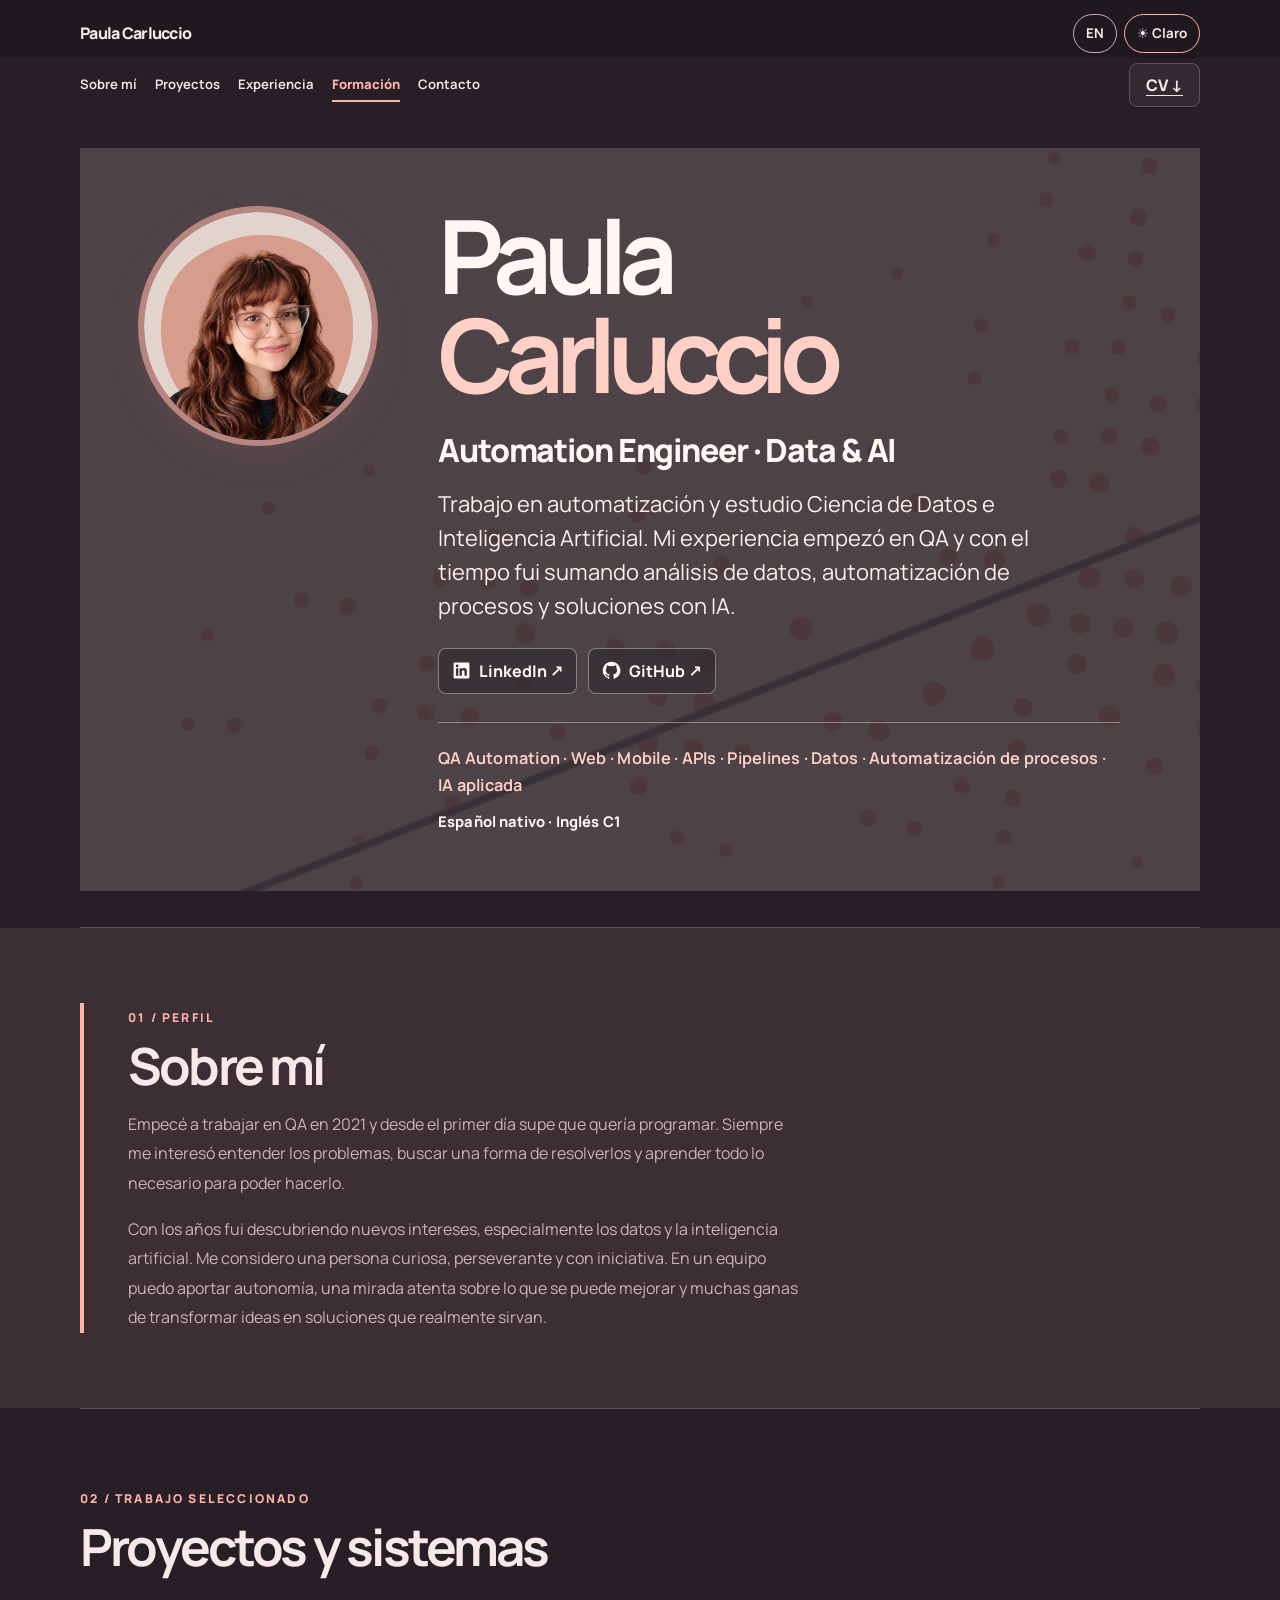
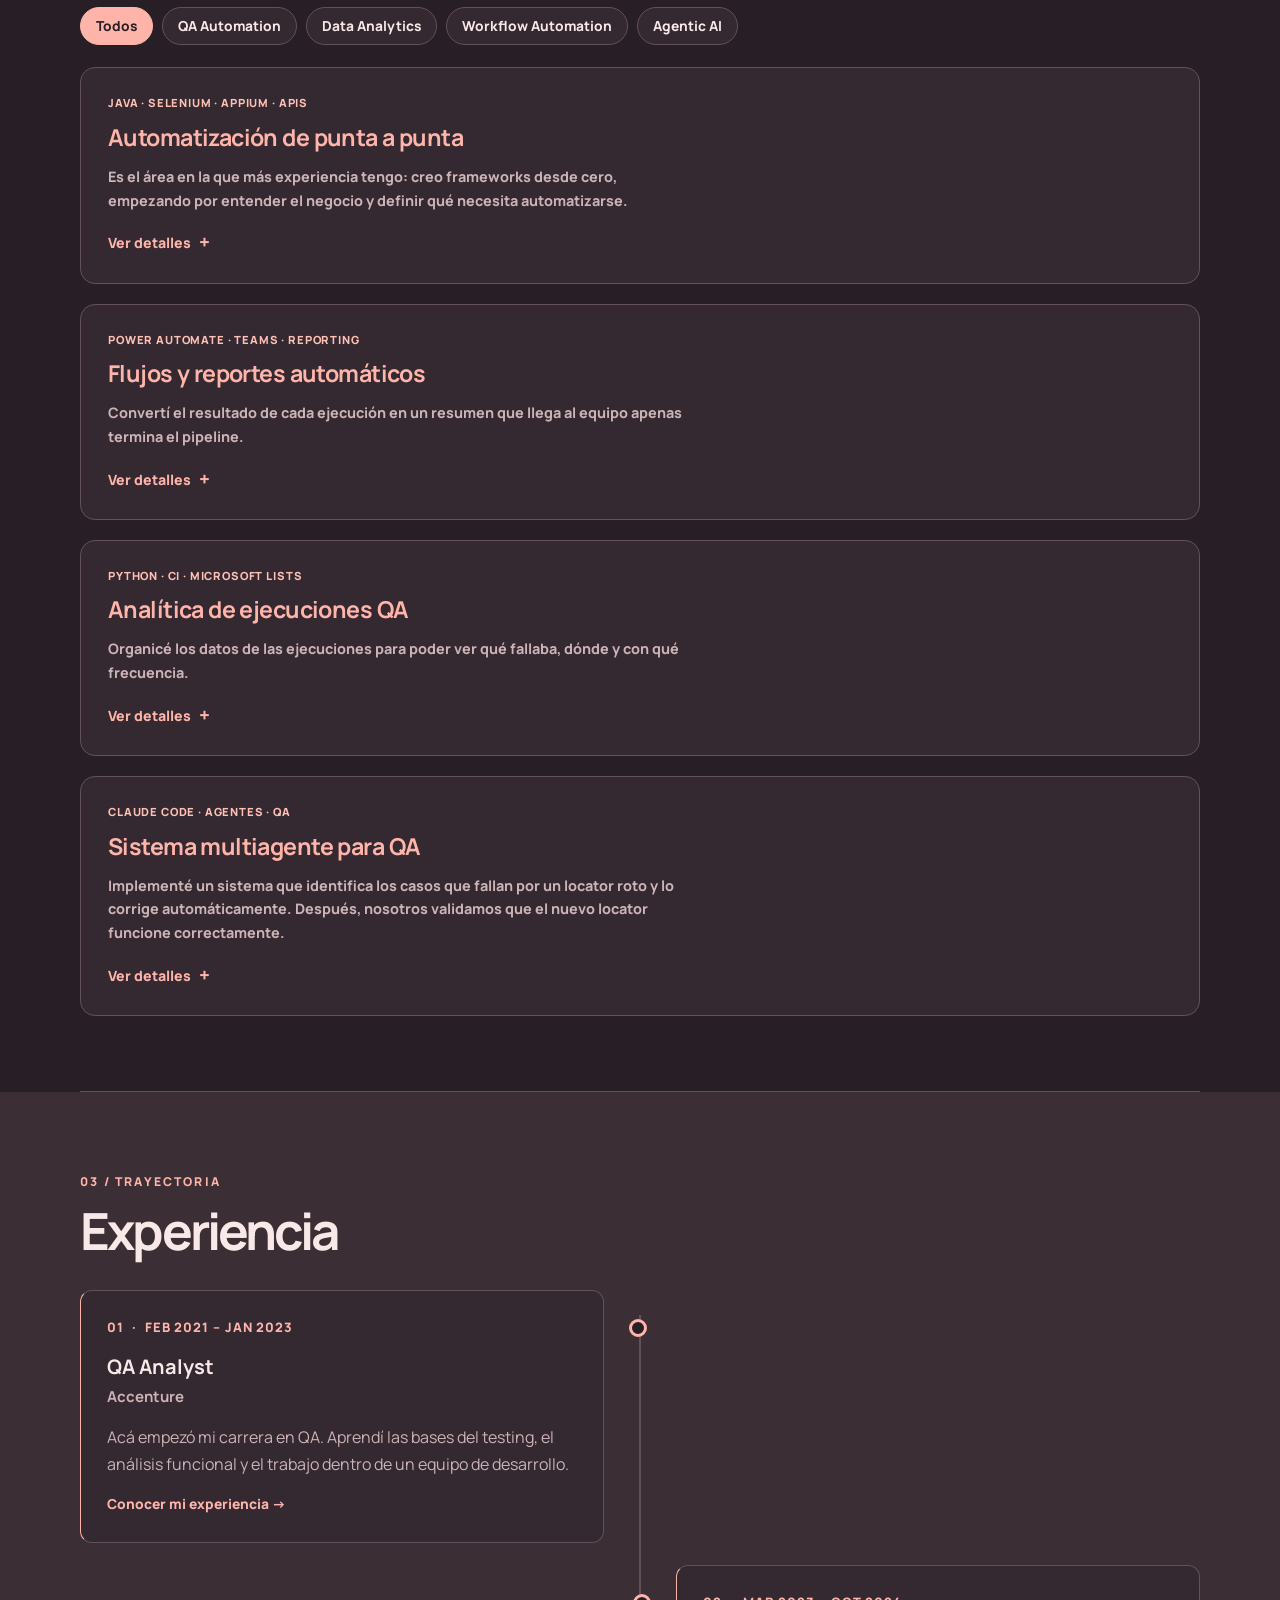
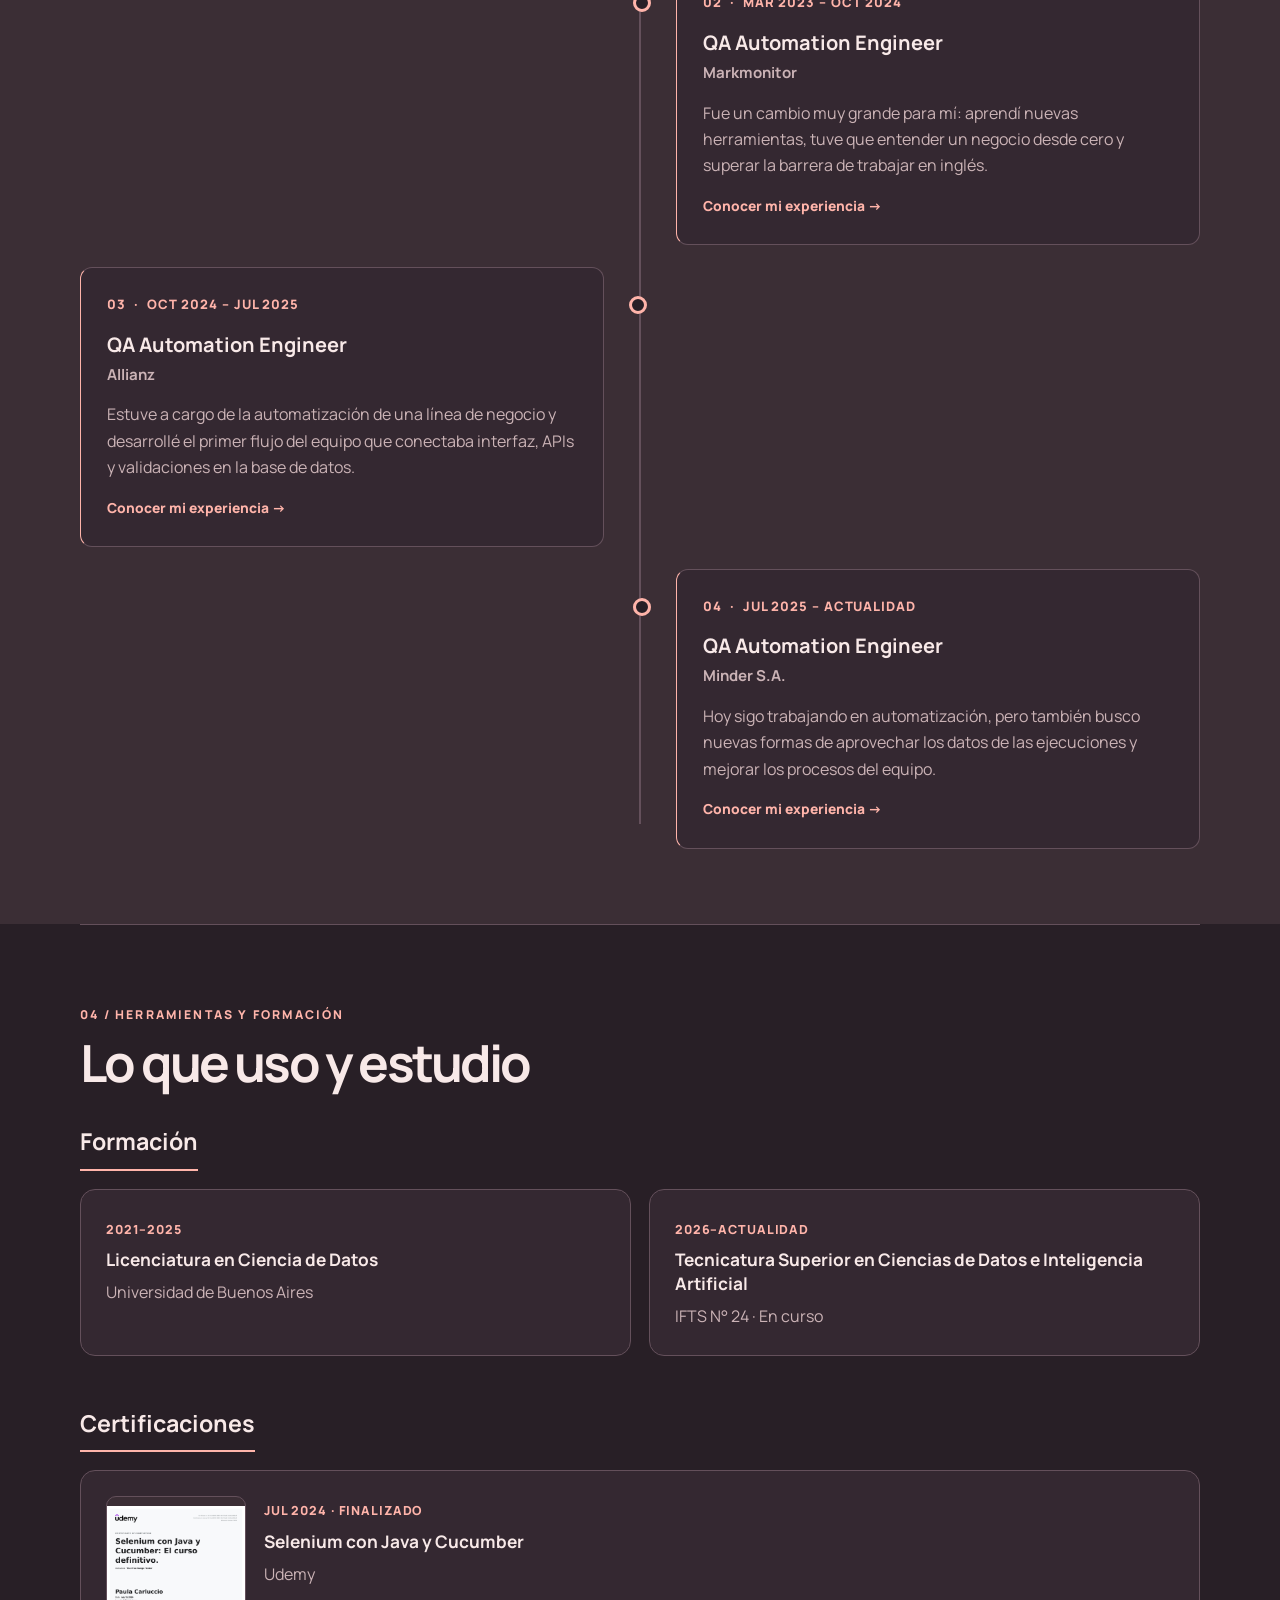
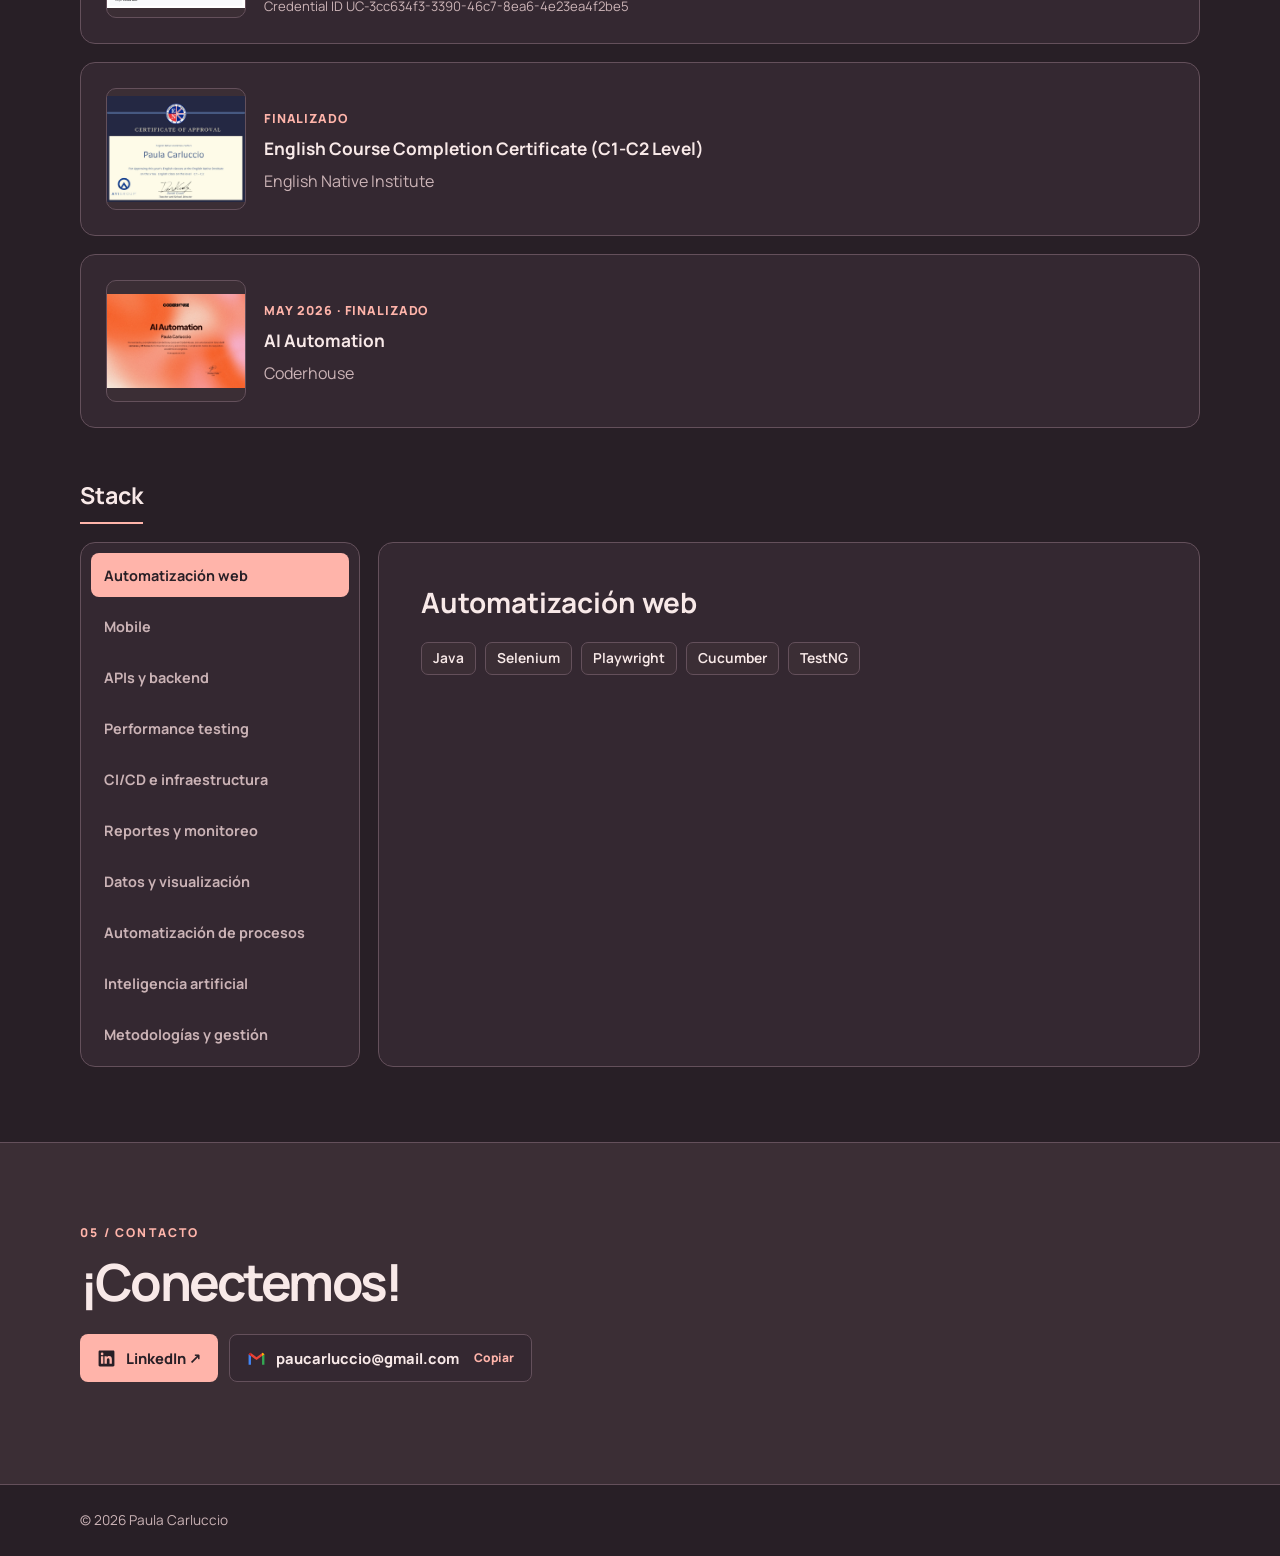
==== index.html @ 5ab9af58 "fix . boton descargar cv a la vista" ====
﻿<!doctype html>
<html lang="es" data-theme="dark">
  <head>
    <meta charset="utf-8" />
    <meta name="viewport" content="width=device-width, initial-scale=1" />
    <meta name="theme-color" content="#281f26" />
    <meta
      name="description"
      content="Soy Paula Carluccio. Creo soluciones de automatización y exploro nuevas formas de trabajar con datos e IA."
    />

    <!-- Social sharing -->
    <meta property="og:type" content="website" />
    <meta property="og:locale" content="es_AR" />
    <meta property="og:site_name" content="Paula Carluccio" />
    <meta
      property="og:title"
      content="Paula Carluccio | Automation Engineer"
    />
    <meta
      property="og:description"
      content="Automatización, datos e IA. Conocé mi trabajo y los proyectos que estoy construyendo."
    />
    <meta property="og:url" content="https://paulacarluccio.com.ar/" />
    <meta
      property="og:image"
      content="https://paulacarluccio.com.ar/assets/images/social-preview.jpg"
    />
    <meta
      property="og:image:secure_url"
      content="https://paulacarluccio.com.ar/assets/images/social-preview.jpg"
    />
    <meta property="og:image:type" content="image/jpeg" />
    <meta property="og:image:width" content="1200" />
    <meta property="og:image:height" content="630" />
    <meta
      property="og:image:alt"
      content="Paula Carluccio | Automation Engineer · Data & AI"
    />
    <title>Paula Carluccio | Automation Engineer</title>
    <link rel="canonical" href="https://paulacarluccio.com.ar/" />
    <link rel="preconnect" href="https://fonts.googleapis.com" />
    <link rel="preconnect" href="https://fonts.gstatic.com" crossorigin />
    <link
      href="https://fonts.googleapis.com/css2?family=Manrope:wght@400;500;600;700;800&display=swap"
      rel="stylesheet"
    />
    <link rel="icon" type="image/svg+xml" href="assets/images/favicon-paula.svg" />
    <link rel="stylesheet" href="assets/css/main.css" />
  </head>
  <body>
    <a class="skip" href="#main" data-i18n="skip">Ir al contenido</a>
    <svg aria-hidden="true" width="0" height="0" style="position: absolute">
      <symbol id="linkedin-icon" viewBox="0 0 24 24">
        <path
          d="M20.45 2H3.55C2.69 2 2 2.68 2 3.52v16.96c0 .84.69 1.52 1.55 1.52h16.9c.86 0 1.55-.68 1.55-1.52V3.52c0-.84-.69-1.52-1.55-1.52ZM7.93 18.75H4.98V9.2h2.95v9.55ZM6.45 7.9a1.71 1.71 0 1 1 0-3.42 1.71 1.71 0 0 1 0 3.42Zm12.3 10.85H15.8v-4.64c0-1.11-.02-2.54-1.55-2.54-1.55 0-1.79 1.21-1.79 2.46v4.72H9.51V9.2h2.83v1.3h.04c.39-.74 1.36-1.52 2.8-1.52 3 0 3.57 1.98 3.57 4.56v5.21Z"
        />
      </symbol>
      <symbol id="github-icon" viewBox="0 0 24 24">
        <path
          d="M12 .9a11.1 11.1 0 0 0-3.51 21.63c.55.1.76-.24.76-.54v-2.12c-3.1.68-3.76-1.32-3.76-1.32-.5-1.27-1.23-1.6-1.23-1.6-1.01-.69.08-.68.08-.68 1.12.08 1.71 1.15 1.71 1.15.99 1.7 2.6 1.21 3.23.93.1-.72.39-1.21.71-1.49-2.47-.28-5.07-1.24-5.07-5.49 0-1.21.43-2.19 1.14-2.96-.12-.28-.5-1.41.11-2.93 0 0 .93-.3 3.05 1.13a10.6 10.6 0 0 1 5.55 0c2.12-1.43 3.05-1.13 3.05-1.13.61 1.52.23 2.65.11 2.93.71.77 1.14 1.75 1.14 2.96 0 4.26-2.61 5.2-5.09 5.48.4.35.76 1.03.76 2.08v3.1c0 .3.2.65.77.54A11.1 11.1 0 0 0 12 .9Z"
        />
      </symbol>
    </svg>
    <!-- Navegación principal -->
    <header class="topbar">
      <nav class="wrap nav" aria-label="Navegación principal">
        <a class="brand" href="#">Paula Carluccio</a>
        <div class="navlinks" id="navlinks">
          <a href="#sobre-mi" data-i18n="navAbout">Sobre mí</a
          ><a href="#proyectos" data-i18n="navWork">Proyectos</a
          ><a href="#experiencia" data-i18n="navExperience">Experiencia</a
          ><a href="#herramientas" data-i18n="navEducation">Formación</a
          ><a href="#contacto" data-i18n="navContact">Contacto</a>
        </div>
        <a class="nav-cv" href="assets/documents/CV - Paula Carluccio.pdf" download
          >CV ↓</a
        >
        <button
          class="menu-toggle"
          id="menu-toggle"
          type="button"
          aria-controls="navlinks"
          aria-expanded="false"
          aria-label="Abrir menú"
        >
          <span></span><span></span><span></span>
        </button>
        <div class="switches">
          <button
            class="switch"
            id="language"
            type="button"
            aria-label="Switch to English"
          >
            EN</button
          ><button
            class="switch"
            id="theme"
            type="button"
            aria-label="Activar modo oscuro"
            aria-pressed="false"
          >
            ☾ <span>Oscuro</span>
          </button>
        </div>
      </nav>
      <div class="scroll-progress" id="scroll-progress" aria-hidden="true"></div>
    </header>
    <!-- Perfil, proyectos, experiencia y formación -->
    <main id="main">
      <div class="wrap">
        <div class="hero" id="inicio">
          <div class="hero-intro">
            <img
              class="hero-portrait"
              src="assets/images/portrait.png"
              width="180"
              height="180"
              alt="Retrato de Paula Carluccio"
            />
            <div class="hero-copy">
              <h1>Paula<br /><span>Carluccio</span></h1>
              <strong class="profile-heading" data-i18n="profileTitle"
                >Automation Engineer · Data & AI</strong
              >
              <p class="lead" data-i18n="hero">
                Trabajo en automatización y estudio Ciencia de Datos e Inteligencia
                Artificial. Mi experiencia empezó en QA y con el tiempo fui sumando
                análisis de datos, automatización de procesos y soluciones con IA.
              </p>
              <div class="socials">
                <a
                  class="social"
                  href="https://www.linkedin.com/in/paula-carluccio/"
                  target="_blank"
                  rel="noopener noreferrer"
                  ><svg aria-hidden="true"><use href="#linkedin-icon" /></svg>LinkedIn
                  ↗</a
                ><a
                  class="social"
                  href="https://github.com/PaulaCarluccio"
                  target="_blank"
                  rel="noopener noreferrer"
                  ><svg aria-hidden="true"><use href="#github-icon" /></svg>GitHub ↗</a
                >
              </div>
              <p class="profile-focus" data-i18n="profileDesc">
                QA Automation · Web · Mobile · APIs · Pipelines · Datos · Automatización
                de procesos · IA aplicada
              </p>
              <strong class="profile-languages" data-i18n="profileLang"
                >Español nativo · Inglés C1</strong
              >
            </div>
          </div>
        </div>
        <!-- Perfil -->
        <section id="sobre-mi">
          <div class="sectionhead">
            <span class="label" data-i18n="aboutLabel">01 / Perfil</span>
            <h2 data-i18n="aboutTitle">Sobre mí</h2>
            <p data-i18n="aboutText">
              Empecé a trabajar en QA en 2021 y desde el primer día supe que quería
              programar. Siempre me interesó entender los problemas, buscar una forma de
              resolverlos y aprender todo lo necesario para poder hacerlo.
            </p>
            <p data-i18n="aboutText2">
              Con los años fui descubriendo nuevos intereses, especialmente los datos y la
              inteligencia artificial. Me considero una persona curiosa, perseverante y
              con iniciativa. En un equipo puedo aportar autonomía, una mirada atenta
              sobre lo que se puede mejorar y muchas ganas de transformar ideas en
              soluciones que realmente sirvan.
            </p>
          </div>
        </section>
        <!-- Proyectos y filtros -->
        <section id="proyectos">
          <div class="sectionhead">
            <span class="label" data-i18n="workLabel">02 / Trabajo seleccionado</span>
            <h2 data-i18n="workTitle">Proyectos y sistemas</h2>
          </div>
          <div class="project-filters" role="group" aria-label="Filtrar proyectos">
            <button
              type="button"
              data-filter="all"
              data-i18n="filterAll"
              aria-pressed="true"
            >
              Todos</button
            ><button type="button" data-filter="java">QA Automation</button
            ><button type="button" data-filter="python">Data Analytics</button
            ><button type="button" data-filter="processes">Workflow Automation</button
            ><button type="button" data-filter="ai">Agentic AI</button>
          </div>
          <div class="grid">
            <details class="card project-card" data-tags="java">
              <summary>
                <span class="meta">Java · Selenium · Appium · APIs</span>
                <h3 data-i18n="p4Title">Automatización de punta a punta</h3>
                <p data-i18n="p4Summary">
                  Es el área en la que más experiencia tengo: creo frameworks desde cero,
                  empezando por entender el negocio y definir qué necesita automatizarse.
                </p>
                <span class="project-toggle" data-i18n="more">Ver detalles</span>
              </summary>
              <div class="detail">
                <p data-i18n="p4a">
                  La automatización de pruebas es el área en la que tengo más experiencia.
                  Puedo crear un framework desde cero, empezando por entender cómo
                  funciona el producto, cuáles son sus reglas de negocio y qué necesita
                  validar el equipo.
                </p>
                <p data-i18n="p4b">
                  A partir de eso defino qué conviene automatizar, cómo organizar las
                  pruebas y qué necesita implementarse. Aplico buenas prácticas de
                  programación para que el framework sea claro, fácil de mantener y pueda
                  crecer junto con el producto.
                </p>
                <p data-i18n="p4c">
                  Trabajé en automatización web, mobile y de APIs, desde la preparación de
                  los datos hasta el análisis de los resultados. Esta experiencia me
                  permite entender las necesidades de cada proyecto y transformarlas en
                  una solución que sea útil para el equipo.
                </p>
              </div>
            </details>
            <details class="card project-card" data-tags="processes">
              <summary>
                <span class="meta">Power Automate · Teams · Reporting</span>
                <h3 data-i18n="p2Title">Flujos y reportes automáticos</h3>
                <p data-i18n="p2Summary">
                  Convertí el resultado de cada ejecución en un resumen que llega al
                  equipo apenas termina el pipeline.
                </p>
                <span class="project-toggle" data-i18n="more">Ver detalles</span>
              </summary>
              <div class="detail">
                <p data-i18n="p2a">
                  Antes, para saber cómo había salido una ejecución, teníamos que entrar
                  al pipeline, descargar el reporte y revisarlo manualmente. Esto llevaba
                  tiempo y hacía más difícil seguir los casos que habían fallado.
                </p>
                <p data-i18n="p2b">
                  Propuse automatizar ese seguimiento. Ahora, cada vez que termina el
                  pipeline, el equipo recibe en Teams un mensaje con el resumen de la
                  ejecución. Los resultados también se guardan automáticamente en una base
                  de datos, donde podemos revisar las fallas y registrar su seguimiento.
                </p>
                <p data-i18n="p2c">
                  Esto nos permite saber rápidamente qué pasó en cada ejecución y
                  concentrarnos directamente en los casos que necesitan atención.
                </p>
              </div>
            </details>
            <details class="card project-card" data-tags="python">
              <summary>
                <span class="meta">Python · CI · Microsoft Lists</span>
                <h3 data-i18n="p1Title">Analítica de ejecuciones QA</h3>
                <p data-i18n="p1Summary">
                  Organicé los datos de las ejecuciones para poder ver qué fallaba, dónde
                  y con qué frecuencia.
                </p>
                <span class="project-toggle" data-i18n="more">Ver detalles</span>
              </summary>
              <div class="detail">
                <p data-i18n="p1a">
                  Los resultados quedaban distribuidos en distintos reportes, lo que hacía
                  difícil compararlos y entender qué estaba pasando a lo largo del tiempo.
                </p>
                <p data-i18n="p1b">
                  Para resolverlo, desarrollé un proceso que toma automáticamente los
                  resultados de cada ejecución, selecciona la información relevante, la
                  organiza y la guarda de manera estructurada en una base de datos.
                  También incorporé un tratamiento para los reintentos, evitando que un
                  mismo caso se registre más de una vez y altere los resultados.
                </p>
                <p data-i18n="p1c">
                  Ahora podemos consultar cada ejecución por módulo y tipo de usuario,
                  revisar las fallas y reconocer casos recurrentes. Esto nos permite
                  aprovechar los datos que ya generaban las automatizaciones para hacer un
                  seguimiento más claro y tomar mejores decisiones.
                </p>
              </div>
            </details>
            <details class="card project-card" data-tags="ai">
              <summary>
                <span class="meta" data-i18n="p3Meta">Claude Code · Agentes · QA</span>
                <h3 data-i18n="p3Title">Sistema multiagente para QA</h3>
                <p data-i18n="p3Summary">
                  Implementé un sistema que identifica los casos que fallan por un locator
                  roto y lo corrige automáticamente. Después, nosotros validamos que el
                  nuevo locator funcione correctamente.
                </p>
                <span class="project-toggle" data-i18n="more">Ver detalles</span>
              </summary>
              <div class="detail">
                <p data-i18n="p3a">
                  Una parte frecuente del mantenimiento de las automatizaciones consiste
                  en corregir casos que fallan porque cambió algún elemento de la
                  aplicación. Identificar el problema, encontrar un locator nuevo y
                  actualizarlo requiere tiempo, aunque muchas veces sea una tarea
                  repetitiva.
                </p>
                <p data-i18n="p3b">
                  Implementé un sistema de agentes que analiza los casos fallidos,
                  identifica cuáles fallaron por un locator roto y realiza la corrección
                  automáticamente.
                </p>
                <p data-i18n="p3c">
                  Una vez realizado el cambio, nosotros validamos que el locator nuevo
                  funcione correctamente. Esto reduce el tiempo dedicado al mantenimiento
                  y permite que el equipo se concentre en las fallas que realmente
                  necesitan análisis y criterio.
                </p>
              </div>
            </details>
          </div>
        </section>
        <!-- Trayectoria profesional -->
        <section id="experiencia">
          <div class="sectionhead">
            <span class="label" data-i18n="careerLabel">03 / Trayectoria</span>
            <h2 data-i18n="careerTitle">Experiencia</h2>
          </div>
          <div class="timeline">
            <a class="experience-link" href="experiencia/accenture.html"
              ><article>
                <div class="experience-number-date">
                  <span class="step">01</span><span aria-hidden="true">·</span
                  ><span class="date" data-i18n="date4">Feb 2021 – Jan 2023</span>
                </div>
                <h3>QA Analyst</h3>
                <h4>Accenture</h4>
                <p data-i18n="careerAccenture">
                  Acá empezó mi carrera en QA. Aprendí las bases del testing, el análisis
                  funcional y el trabajo dentro de un equipo de desarrollo.
                </p>
                <span class="read-more" data-i18n="readExperience"
                  >Conocer mi experiencia →</span
                >
              </article></a
            >
            <a class="experience-link" href="experiencia/markmonitor.html"
              ><article>
                <div class="experience-number-date">
                  <span class="step">02</span><span aria-hidden="true">·</span
                  ><span class="date" data-i18n="date3">Mar 2023 – Oct 2024</span>
                </div>
                <h3>QA Automation Engineer</h3>
                <h4>Markmonitor</h4>
                <p data-i18n="careerMarkmonitor">
                  Fue un cambio muy grande para mí: aprendí nuevas herramientas, tuve que
                  entender un negocio desde cero y superar la barrera de trabajar en
                  inglés.
                </p>
                <span class="read-more" data-i18n="readExperience"
                  >Conocer mi experiencia →</span
                >
              </article></a
            >
            <a class="experience-link" href="experiencia/allianz.html"
              ><article>
                <div class="experience-number-date">
                  <span class="step">03</span><span aria-hidden="true">·</span
                  ><span class="date" data-i18n="date2">Oct 2024 – Jul 2025</span>
                </div>
                <h3>QA Automation Engineer</h3>
                <h4>Allianz</h4>
                <p data-i18n="careerAllianz">
                  Estuve a cargo de la automatización de una línea de negocio y desarrollé
                  el primer flujo del equipo que conectaba interfaz, APIs y validaciones
                  en la base de datos.
                </p>
                <span class="read-more" data-i18n="readExperience"
                  >Conocer mi experiencia →</span
                >
              </article></a
            >
            <a class="experience-link" href="experiencia/tulegajo.html"
              ><article>
                <div class="experience-number-date">
                  <span class="step">04</span><span aria-hidden="true">·</span
                  ><span class="date" data-i18n="date1">Jul 2025 – actualidad</span>
                </div>
                <h3>QA Automation Engineer</h3>
                <h4>Minder S.A.</h4>
                <p data-i18n="careerTulegajo">
                  Hoy sigo trabajando en automatización, pero también busco nuevas formas
                  de aprovechar los datos de las ejecuciones y mejorar los procesos del
                  equipo.
                </p>
                <span class="read-more" data-i18n="readExperience"
                  >Conocer mi experiencia →</span
                >
              </article></a
            >
          </div>
        </section>
        <!-- Formación, certificaciones y herramientas -->
        <section id="herramientas">
          <div class="sectionhead">
            <span class="label" data-i18n="skillsLabel"
              >04 / Herramientas y formación</span
            >
            <h2 data-i18n="skillsTitle">Lo que uso y estudio</h2>
          </div>
          <div class="learning-block">
            <h3 data-i18n="education">Formación</h3>
            <div class="education-grid">
              <article class="learning-card">
                <span class="learning-date">2021–2025</span>
                <h4 data-i18n="ubaTitle">Licenciatura en Ciencia de Datos</h4>
                <p>Universidad de Buenos Aires</p>
              </article>
              <article class="learning-card">
                <span class="learning-date" data-i18n="studyDate">2026–actualidad</span>
                <h4 data-i18n="iftsTitle">
                  Tecnicatura Superior en Ciencias de Datos e Inteligencia Artificial
                </h4>
                <p data-i18n="iftsStatus">IFTS N° 24 · En curso</p>
              </article>
            </div>
          </div>
          <div class="learning-block">
            <h3 data-i18n="certifications">Certificaciones</h3>
            <div class="certification-grid">
              <article class="learning-card certificate-card">
                <button
                  class="certificate-visual"
                  type="button"
                  data-certificate-image="assets/images/Certificado Automation - Selenium con Java y Cucumber.jpg"
                  data-certificate-title="Selenium con Java y Cucumber"
                >
                  <span>Imagen pendiente</span>
                </button>
                <div>
                  <span class="learning-date" data-i18n="certSeleniumDate"
                    >Jul 2024 · Finalizado</span
                  >
                  <h4>Selenium con Java y Cucumber</h4>
                  <p>Udemy</p>
                  <p class="credential">
                    Credential ID UC-3cc634f3-3390-46c7-8ea6-4e23ea4f2be5
                  </p>
                </div>
              </article>
              <article class="learning-card certificate-card">
                <button
                  class="certificate-visual"
                  type="button"
                  data-certificate-image="assets/images/Certificado Inglés C1.jpg"
                  data-certificate-title="English Course Completion Certificate (C1-C2 Level)"
                >
                  <span>Imagen pendiente</span>
                </button>
                <div>
                  <span class="learning-date" data-i18n="completed">Finalizado</span>
                  <h4>English Course Completion Certificate (C1-C2 Level)</h4>
                  <p>English Native Institute</p>
                </div>
              </article>
              <article class="learning-card certificate-card">
                <button
                  class="certificate-visual"
                  type="button"
                  data-certificate-image="assets/images/Certificado AI Automation.jpg"
                  data-certificate-title="AI Automation"
                >
                  <span>Imagen pendiente</span>
                </button>
                <div>
                  <span class="learning-date" data-i18n="certAiDate"
                    >May 2026 · Finalizado</span
                  >
                  <h4>AI Automation</h4>
                  <p>Coderhouse</p>
                </div>
              </article>
            </div>
          </div>
          <div class="learning-block">
            <h3 data-i18n="stack">Stack</h3>
            <div class="stack-tabs">
              <div class="stack-mobile-control">
                <button
                  class="stack-menu-trigger"
                  id="stack-menu-trigger"
                  type="button"
                  aria-haspopup="listbox"
                  aria-controls="stack-menu"
                  aria-expanded="false"
                >
                  <span data-i18n="stackWeb">Automatización web</span
                  ><span class="stack-menu-arrow" aria-hidden="true"></span>
                </button>
                <div
                  class="stack-menu"
                  id="stack-menu"
                  role="listbox"
                  aria-label="Stack"
                  hidden
                >
                  <button
                    type="button"
                    role="option"
                    data-panel="panel-stack-web"
                    aria-selected="true"
                    data-i18n="stackWeb"
                  >
                    Automatización web
                  </button>
                  <button
                    type="button"
                    role="option"
                    data-panel="panel-stack-mobile"
                    aria-selected="false"
                  >
                    Mobile
                  </button>
                  <button
                    type="button"
                    role="option"
                    data-panel="panel-stack-api"
                    aria-selected="false"
                    data-i18n="stackApi"
                  >
                    APIs y backend
                  </button>
                  <button
                    type="button"
                    role="option"
                    data-panel="panel-stack-performance"
                    aria-selected="false"
                  >
                    Performance testing
                  </button>
                  <button
                    type="button"
                    role="option"
                    data-panel="panel-stack-ci"
                    aria-selected="false"
                    data-i18n="stackCi"
                  >
                    CI/CD e infraestructura
                  </button>
                  <button
                    type="button"
                    role="option"
                    data-panel="panel-stack-reports"
                    aria-selected="false"
                    data-i18n="stackReports"
                  >
                    Reportes y monitoreo
                  </button>
                  <button
                    type="button"
                    role="option"
                    data-panel="panel-stack-data"
                    aria-selected="false"
                    data-i18n="stackData"
                  >
                    Datos y visualización
                  </button>
                  <button
                    type="button"
                    role="option"
                    data-panel="panel-stack-processes"
                    aria-selected="false"
                    data-i18n="stackProcesses"
                  >
                    Automatización de procesos
                  </button>
                  <button
                    type="button"
                    role="option"
                    data-panel="panel-stack-ai"
                    aria-selected="false"
                    data-i18n="stackAi"
                  >
                    Inteligencia artificial
                  </button>
                  <button
                    type="button"
                    role="option"
                    data-panel="panel-stack-methods"
                    aria-selected="false"
                    data-i18n="stackMethods"
                  >
                    Metodologías y gestión
                  </button>
                </div>
              </div>
              <div class="stack-tablist" role="tablist" aria-label="Categorías del stack">
                <button
                  type="button"
                  role="tab"
                  id="tab-stack-web"
                  aria-controls="panel-stack-web"
                  aria-selected="true"
                  tabindex="0"
                >
                  <span data-i18n="stackWeb">Automatización web</span>
                </button>
                <button
                  type="button"
                  role="tab"
                  id="tab-stack-mobile"
                  aria-controls="panel-stack-mobile"
                  aria-selected="false"
                  tabindex="-1"
                >
                  Mobile
                </button>
                <button
                  type="button"
                  role="tab"
                  id="tab-stack-api"
                  aria-controls="panel-stack-api"
                  aria-selected="false"
                  tabindex="-1"
                >
                  <span data-i18n="stackApi">APIs y backend</span>
                </button>
                <button
                  type="button"
                  role="tab"
                  id="tab-stack-performance"
                  aria-controls="panel-stack-performance"
                  aria-selected="false"
                  tabindex="-1"
                >
                  Performance testing
                </button>
                <button
                  type="button"
                  role="tab"
                  id="tab-stack-ci"
                  aria-controls="panel-stack-ci"
                  aria-selected="false"
                  tabindex="-1"
                >
                  <span data-i18n="stackCi">CI/CD e infraestructura</span>
                </button>
                <button
                  type="button"
                  role="tab"
                  id="tab-stack-reports"
                  aria-controls="panel-stack-reports"
                  aria-selected="false"
                  tabindex="-1"
                >
                  <span data-i18n="stackReports">Reportes y monitoreo</span>
                </button>
                <button
                  type="button"
                  role="tab"
                  id="tab-stack-data"
                  aria-controls="panel-stack-data"
                  aria-selected="false"
                  tabindex="-1"
                >
                  <span data-i18n="stackData">Datos y visualización</span>
                </button>
                <button
                  type="button"
                  role="tab"
                  id="tab-stack-processes"
                  aria-controls="panel-stack-processes"
                  aria-selected="false"
                  tabindex="-1"
                >
                  <span data-i18n="stackProcesses">Automatización de procesos</span>
                </button>
                <button
                  type="button"
                  role="tab"
                  id="tab-stack-ai"
                  aria-controls="panel-stack-ai"
                  aria-selected="false"
                  tabindex="-1"
                >
                  <span data-i18n="stackAi">Inteligencia artificial</span>
                </button>
                <button
                  type="button"
                  role="tab"
                  id="tab-stack-methods"
                  aria-controls="panel-stack-methods"
                  aria-selected="false"
                  tabindex="-1"
                >
                  <span data-i18n="stackMethods">Metodologías y gestión</span>
                </button>
              </div>
              <div class="stack-panels">
                <section
                  class="stack-panel"
                  role="tabpanel"
                  id="panel-stack-web"
                  aria-labelledby="tab-stack-web"
                >
                  <h4 data-i18n="stackWeb">Automatización web</h4>
                  <div class="skills">
                    <span class="chip">Java</span><span class="chip">Selenium</span
                    ><span class="chip">Playwright</span><span class="chip">Cucumber</span
                    ><span class="chip">TestNG</span>
                  </div>
                </section>
                <section
                  class="stack-panel"
                  role="tabpanel"
                  id="panel-stack-mobile"
                  aria-labelledby="tab-stack-mobile"
                  hidden
                >
                  <h4>Mobile</h4>
                  <div class="skills">
                    <span class="chip">Appium</span
                    ><span class="chip">Android Studio</span
                    ><span class="chip">Browserstack</span
                    ><span class="chip">Android</span><span class="chip">iOS</span>
                  </div>
                </section>
                <section
                  class="stack-panel"
                  role="tabpanel"
                  id="panel-stack-api"
                  aria-labelledby="tab-stack-api"
                  hidden
                >
                  <h4 data-i18n="stackApi">APIs y backend</h4>
                  <div class="skills">
                    <span class="chip">Rest Assured</span><span class="chip">Postman</span
                    ><span class="chip">API REST</span><span class="chip">JSON</span
                    ><span class="chip">SQL</span><span class="chip">SQL Server</span>
                  </div>
                </section>
                <section
                  class="stack-panel"
                  role="tabpanel"
                  id="panel-stack-performance"
                  aria-labelledby="tab-stack-performance"
                  hidden
                >
                  <h4>Performance testing</h4>
                  <div class="skills"><span class="chip">JMeter</span></div>
                </section>
                <section
                  class="stack-panel"
                  role="tabpanel"
                  id="panel-stack-ci"
                  aria-labelledby="tab-stack-ci"
                  hidden
                >
                  <h4 data-i18n="stackCi">CI/CD e infraestructura</h4>
                  <div class="skills">
                    <span class="chip">Jenkins</span
                    ><span class="chip">Bitbucket pipelines</span
                    ><span class="chip">Docker</span
                    ><span class="chip">Selenium Grid</span><span class="chip">Git</span
                    ><span class="chip">GitHub</span><span class="chip">bitbucket</span>
                  </div>
                </section>
                <section
                  class="stack-panel"
                  role="tabpanel"
                  id="panel-stack-reports"
                  aria-labelledby="tab-stack-reports"
                  hidden
                >
                  <h4 data-i18n="stackReports">Reportes y monitoreo</h4>
                  <div class="skills">
                    <span class="chip">ExtentReports</span
                    ><span class="chip">Allure Report</span
                    ><span class="chip">Datadog</span>
                  </div>
                </section>
                <section
                  class="stack-panel"
                  role="tabpanel"
                  id="panel-stack-data"
                  aria-labelledby="tab-stack-data"
                  hidden
                >
                  <h4 data-i18n="stackData">Datos y visualización</h4>
                  <div class="skills">
                    <span class="chip">Python</span><span class="chip">Pandas</span
                    ><span class="chip">Power BI</span
                    ><span class="chip">Microsoft Lists</span
                    ><span class="chip">Excel</span
                    ><span class="chip" data-i18n="exploratoryData"
                      >análisis exploratorio de datos</span
                    ><span class="chip">DataFrames</span
                    ><span class="chip" data-i18n="dataCleaning"
                      >limpieza y análisis de datos</span
                    ><span class="chip" data-i18n="dataViz">visualización de datos</span>
                  </div>
                </section>
                <section
                  class="stack-panel"
                  role="tabpanel"
                  id="panel-stack-processes"
                  aria-labelledby="tab-stack-processes"
                  hidden
                >
                  <h4 data-i18n="stackProcesses">Automatización de procesos</h4>
                  <div class="skills">
                    <span class="chip">Power Automate</span><span class="chip">n8n</span>
                  </div>
                </section>
                <section
                  class="stack-panel"
                  role="tabpanel"
                  id="panel-stack-ai"
                  aria-labelledby="tab-stack-ai"
                  hidden
                >
                  <h4 data-i18n="stackAi">Inteligencia artificial</h4>
                  <div class="skills">
                    <span class="chip">Claude Code</span
                    ><span class="chip">Amazon Bedrock</span
                    ><span class="chip">Bedrock Agents</span
                    ><span class="chip" data-i18n="multiagentSystems"
                      >Sistemas multiagente</span
                    ><span class="chip" data-i18n="generativeAi">IA generativa</span>
                  </div>
                </section>
                <section
                  class="stack-panel"
                  role="tabpanel"
                  id="panel-stack-methods"
                  aria-labelledby="tab-stack-methods"
                  hidden
                >
                  <h4 data-i18n="stackMethods">Metodologías y gestión</h4>
                  <div class="skills">
                    <span class="chip">Jira</span><span class="chip">Agile</span
                    ><span class="chip">Scrum</span
                    ><span class="chip" data-i18n="functionalAnalysis"
                      >Análisis funcional</span
                    ><span class="chip" data-i18n="testCaseDesign"
                      >Diseño de casos de prueba</span
                    ><span class="chip" data-i18n="regressionTesting"
                      >Pruebas de regresión</span
                    ><span class="chip" data-i18n="defectTracking"
                      >Seguimiento de defectos</span
                    >
                  </div>
                </section>
              </div>
            </div>
          </div>
        </section>
      </div>
      <section class="contact" id="contacto">
        <div class="wrap">
          <div class="sectionhead">
            <span class="label" data-i18n="contactLabel">05 / Contacto</span>
            <h2 data-i18n="contactTitle">¡Conectemos!</h2>
          </div>
          <div class="actions">
            <a
              class="btn primary"
              href="https://www.linkedin.com/in/paula-carluccio/"
              target="_blank"
              rel="noopener noreferrer"
              ><svg aria-hidden="true"><use href="#linkedin-icon" /></svg>LinkedIn ↗</a
            ><button
              class="btn secondary"
              id="copy-email"
              type="button"
              aria-describedby="copy-email-status"
            >
              <svg class="gmail-icon" aria-hidden="true" viewBox="0 0 24 24">
                <path fill="#4285f4" d="M2 6.5 5 8.7V20H2z" />
                <path fill="#34a853" d="M19 8.7 22 6.5V20h-3z" />
                <path fill="#ea4335" d="M2 6.5 4.4 4.7 12 10.4l7.6-5.7L22 6.5 12 14z" />
                <path fill="#c5221f" d="M2 6.5 4.4 4.7 5 5.2v3.5z" />
                <path fill="#fbbc04" d="M19 5.2 19.6 4.7 22 6.5l-3 2.2z" /></svg
              ><span>paucarluccio@gmail.com</span
              ><span class="copy-hint" data-i18n="copyHint">Copiar</span>
            </button>
          </div>
          <span
            class="copy-status"
            id="copy-email-status"
            role="status"
            aria-live="polite"
          ></span>
        </div>
      </section>
    </main>
    <footer>
      <div class="wrap footerinner">
        <span>© <span id="copyright-year">2026</span> Paula Carluccio</span>
      </div>
    </footer>
    <button
      class="back-to-top"
      id="back-to-top"
      type="button"
      aria-label="Volver arriba"
      title="Volver arriba"
    >
      ↑
    </button>
    <dialog
      class="certificate-modal"
      id="certificate-modal"
      aria-labelledby="certificate-modal-title"
    >
      <button class="modal-close" type="button" aria-label="Cerrar imagen">×</button>
      <h2 id="certificate-modal-title"></h2>
      <img id="certificate-modal-image" src="" alt="" />
      <div class="certificate-modal-controls">
        <button id="certificate-previous" type="button" aria-label="Certificado anterior">
          ←</button
        ><span id="certificate-position" aria-live="polite"></span
        ><button id="certificate-next" type="button" aria-label="Certificado siguiente">
          →
        </button>
      </div>
    </dialog>
    <script src="assets/js/main.js" defer></script>
  </body>
</html>
---- assets/css/main.css ----
﻿:root {
  color-scheme: light;
  --bg: #fffaf8;
  --surface: #fff;
  --soft: #f8ece8;
  --ink: #302b31;
  --muted: #67575c;
  --accent: #a85855;
  --accent-ink: #fff;
  --line: #e8d7d1;
  --warm: #b97067;
  --header: #302b31;
  --header-ink: #fffaf8;
  --shadow: 0 20px 60px #8f5e5a33;
}
:root[data-theme="dark"] {
  color-scheme: dark;
  --bg: #281f26;
  --surface: #342831;
  --soft: #3b2e35;
  --ink: #f8e9e8;
  --muted: #cbb3b6;
  --accent: #ffb4aa;
  --accent-ink: #281f26;
  --line: #64505b;
  --warm: #ffc1b4;
  --header: #1f181e;
  --header-ink: #f8e9e8;
  --shadow: 0 20px 60px #0004;
}
/* Base styles */
* {
  box-sizing: border-box;
}
html {
  scroll-behavior: smooth;
  scroll-padding-top: 92px;
}
body {
  margin: 0;
  background: var(--bg);
  color: var(--ink);
  font:
    16px/1.65 "Manrope",
    system-ui,
    sans-serif;
}
button,
a,
summary {
  font: inherit;
}
a {
  color: var(--accent);
  text-underline-offset: 4px;
}
a:hover {
  opacity: 0.82;
}
a:focus-visible,
button:focus-visible,
summary:focus-visible {
  outline: 3px solid var(--warm);
  outline-offset: 4px;
  border-radius: 5px;
}
button {
  cursor: pointer;
}
.wrap {
  width: min(1120px, calc(100% - 40px));
  margin: auto;
}
.skip {
  position: absolute;
  left: 12px;
  top: -80px;
  background: var(--surface);
  padding: 10px;
  z-index: 20;
}
.skip:focus {
  top: 12px;
}
/* Header and primary navigation */
.topbar {
  position: sticky;
  top: 0;
  z-index: 10;
  background: linear-gradient(to bottom, var(--header) 0 58px, var(--bg) 58px 100%);
}
.nav {
  position: relative;
  min-height: 112px;
  display: grid;
  grid-template-columns: 1fr auto;
  align-items: center;
  gap: 0 20px;
  padding-top: 9px;
}
.brand {
  grid-column: 1;
  grid-row: 1;
  font-weight: 800;
  letter-spacing: -0.045em;
  text-decoration: none;
  color: var(--header-ink);
  white-space: nowrap;
}
.navlinks {
  position: relative;
  grid-column: 1/-1;
  grid-row: 2;
  display: flex;
  align-items: center;
  gap: 18px;
  width: 100%;
  margin: 0;
  padding: 11px 0 12px;
}
.navlinks a {
  text-decoration: none;
  color: var(--ink);
  font-size: 0.82rem;
  font-weight: 650;
  white-space: nowrap;
}
.nav-cv {
  display: inline-flex;
  align-items: center;
  justify-content: center;
  min-height: 40px;
  grid-column: 2;
  grid-row: 2;
  margin-left: auto;
  border: 1px solid var(--line);
  border-radius: 8px;
  padding: 8px 16px;
  background: var(--surface);
  color: var(--ink);
  font-weight: 800;
}
.menu-toggle {
  display: none;
  width: 42px;
  height: 42px;
  padding: 9px;
  border: 1px solid var(--muted);
  border-radius: 9px;
  background: var(--header);
  color: var(--header-ink);
}
.menu-toggle span {
  display: block;
  width: 100%;
  height: 2px;
  margin: 4px 0;
  border-radius: 2px;
  background: currentColor;
  transition:
    transform 0.18s ease,
    opacity 0.18s ease;
}
.menu-toggle[aria-expanded="true"] span:nth-child(1) {
  transform: translateY(6px) rotate(45deg);
}
.menu-toggle[aria-expanded="true"] span:nth-child(2) {
  opacity: 0;
}
.menu-toggle[aria-expanded="true"] span:nth-child(3) {
  transform: translateY(-6px) rotate(-45deg);
}
.switches {
  grid-column: 2;
  grid-row: 1;
  display: flex;
  flex: none;
  gap: 7px;
}
.switch {
  flex: none;
  border: 1px solid var(--muted);
  background: var(--header);
  color: var(--header-ink);
  border-radius: 100px;
  padding: 6px 12px;
  min-height: 39px;
  font-size: 0.84rem;
  font-weight: 700;
}
.switch[aria-pressed="true"] {
  border-color: var(--accent);
}
/* Hero */
.hero {
  padding: 95px 0 80px;
  display: grid;
  grid-template-columns: minmax(0, 1.45fr) minmax(260px, 0.65fr);
  gap: 55px;
  align-items: center;
}
.eyebrow,
.label {
  font-size: 0.76rem;
  text-transform: uppercase;
  letter-spacing: 0.18em;
  font-weight: 800;
  color: var(--accent);
}
h1,
h2,
h3,
p {
  margin-top: 0;
}
h1 {
  font-size: clamp(3.6rem, 8vw, 7.5rem);
  line-height: 0.97;
  letter-spacing: -0.085em;
  margin: 16px 0 26px;
}
h1 span {
  color: var(--accent);
}
.lead {
  font-size: clamp(1.1rem, 2vw, 1.37rem);
  max-width: 660px;
  color: var(--muted);
  line-height: 1.55;
}
.actions,
.socials {
  display: flex;
  flex-wrap: wrap;
  gap: 11px;
  margin-top: 28px;
}
.btn {
  display: inline-flex;
  align-items: center;
  justify-content: center;
  gap: 10px;
  border-radius: 8px;
  padding: 11px 17px;
  font-size: 0.92rem;
  font-weight: 750;
  text-decoration: none;
  min-height: 46px;
}
.btn.primary {
  background: var(--accent);
  color: var(--accent-ink);
}
.btn.secondary {
  background: var(--surface);
  border: 1px solid var(--line);
  color: var(--ink);
}
.btn svg,
.social svg {
  width: 19px;
  height: 19px;
  fill: currentColor;
  flex: none;
}
.profile {
  background: var(--surface);
  border: 1px solid var(--line);
  box-shadow: var(--shadow);
  border-radius: 18px;
  padding: 27px;
}
.profile p {
  color: var(--muted);
  font-size: 0.92rem;
}
.profile strong {
  display: block;
  margin-bottom: 5px;
}
.profile .socials {
  margin-top: 18px;
}
.social {
  display: inline-flex;
  align-items: center;
  gap: 8px;
  border: 1px solid var(--line);
  border-radius: 8px;
  background: var(--surface);
  font-weight: 750;
  text-decoration: none;
  color: var(--ink);
  padding: 9px 13px;
}
/* Shared sections and cards */
section {
  padding: 75px 0;
  border-top: 1px solid var(--line);
}
.sectionhead {
  max-width: 770px;
  margin-bottom: 31px;
}
h2 {
  font-size: clamp(2rem, 4vw, 3.2rem);
  letter-spacing: -0.055em;
  line-height: 1.12;
  margin: 8px 0 15px;
}
.sectionhead p,
.card p,
.timeline p {
  color: var(--muted);
}
.grid {
  display: grid;
  grid-template-columns: repeat(2, minmax(0, 1fr));
  gap: 16px;
}
.card {
  background: var(--surface);
  border: 1px solid var(--line);
  border-radius: 15px;
  padding: 27px;
  min-width: 0;
}
.card h3 {
  font-size: 1.21rem;
  letter-spacing: -0.025em;
  margin: 0 0 11px;
}
.card p {
  margin-bottom: 12px;
}
.card .meta {
  color: var(--warm);
  font-size: 0.8rem;
  font-weight: 800;
  text-transform: uppercase;
  letter-spacing: 0.09em;
}
.card details {
  border-top: 1px solid var(--line);
  margin-top: 20px;
  padding-top: 14px;
}
.card summary {
  color: var(--accent);
  font-weight: 760;
  cursor: pointer;
  list-style: none;
  display: flex;
  justify-content: space-between;
  gap: 12px;
}
.card summary::-webkit-details-marker {
  display: none;
}
.card summary:after {
  content: "+";
  font-size: 1.35rem;
  line-height: 1;
}
.card details[open] summary:after {
  content: "−";
}
.detail {
  padding-top: 15px;
  color: var(--muted);
}
.detail ul {
  padding-left: 21px;
  margin: 0;
}
.detail li + li {
  margin-top: 7px;
}
.status {
  display: inline-block;
  background: var(--soft);
  border: 1px solid var(--line);
  padding: 2px 8px;
  border-radius: 5px;
  font-size: 0.76rem;
  font-weight: 700;
  color: var(--ink);
}
/* Experience timeline */
.timeline {
  display: grid;
  grid-template-columns: 1fr;
  gap: 14px;
}
.experience-link {
  display: block;
  color: inherit;
  text-decoration: none;
}
.timeline article {
  background: var(--surface);
  border: 1px solid var(--line);
  border-left: 4px solid var(--accent);
  border-radius: 12px;
  padding: 24px;
  transition:
    transform 0.18s ease,
    box-shadow 0.18s ease,
    border-color 0.18s ease;
}
.experience-link:hover {
  opacity: 1;
}
.experience-link:hover article {
  transform: translateY(-2px);
  box-shadow: var(--shadow);
  border-color: var(--accent);
}
.experience-number-date {
  display: flex;
  align-items: center;
  gap: 8px;
  color: var(--accent);
  font-size: 0.81rem;
  font-weight: 800;
  text-transform: uppercase;
  letter-spacing: 0.07em;
}
.timeline .step,
.timeline .date {
  position: static;
  color: inherit;
  font-size: inherit;
  font-weight: inherit;
}
.timeline h3 {
  font-size: 1.25rem;
  margin: 12px 0 2px;
}
.timeline h4 {
  color: var(--muted);
  font-size: 0.94rem;
  margin: 0 0 14px;
}
.timeline p {
  margin: 0;
}
.timeline .read-more {
  display: inline-block;
  margin-top: 16px;
  color: var(--accent);
  font-size: 0.86rem;
  font-weight: 800;
}
.skills {
  display: flex;
  gap: 9px;
  flex-wrap: wrap;
}
.chip {
  background: var(--soft);
  border: 1px solid var(--line);
  border-radius: 7px;
  padding: 6px 11px;
  font-size: 0.86rem;
  font-weight: 650;
}
.columns {
  display: grid;
  grid-template-columns: 1fr 1fr;
  gap: 30px;
}
.columns h3 {
  margin: 0 0 12px;
}
.contact {
  background: var(--soft);
  border-top: 1px solid var(--line);
}
footer {
  border-top: 1px solid var(--line);
  padding: 24px 0;
  color: var(--muted);
  font-size: 0.85rem;
}
.footerinner {
  display: flex;
  justify-content: space-between;
  gap: 15px;
  flex-wrap: wrap;
}
@media (max-width: 950px) {
  .topbar {
    background: var(--header);
  }
  .nav {
    min-height: 64px;
    display: flex;
    gap: 9px;
    padding: 10px 0;
  }
  .menu-toggle {
    display: block;
  }
  .nav-cv {
    grid-column: auto;
    grid-row: auto;
    min-height: 40px;
    margin-left: auto;
    padding: 7px 12px;
    border: 1px solid var(--muted);
    border-radius: 8px;
    background: var(--header);
    color: var(--header-ink);
    text-decoration: none;
  }
  .switches {
    margin: 0;
  }
  .navlinks {
    position: absolute;
    top: 100%;
    left: auto;
    right: 0;
    display: none;
    width: max-content;
    min-width: 190px;
    margin: 0;
    padding: 14px;
    background: var(--surface);
    border: 0;
    border-radius: 0 0 14px 14px;
    box-shadow: var(--shadow);
  }
  .navlinks[data-open="true"] {
    display: grid;
    grid-template-columns: 1fr;
    gap: 6px;
  }
  .navlinks a {
    display: flex;
    align-items: center;
    width: 100%;
    min-height: 44px;
    padding: 9px 13px;
    border-radius: 7px;
    font-size: 0.9rem;
  }
  .navlinks a::after {
    display: none;
  }
}
@media (max-width: 800px) {
  .hero {
    grid-template-columns: 1fr;
    padding: 62px 0;
  }
  .profile {
    max-width: 520px;
  }
  .grid,
  .timeline,
  .columns {
    grid-template-columns: 1fr;
  }
  section {
    padding: 56px 0;
  }
}
@media (max-width: 520px) {
  .nav {
    gap: 6px;
  }
  .brand {
    font-size: 0.82rem;
  }
  .menu-toggle {
    width: 40px;
    height: 40px;
  }
  .switch {
    padding: 5px 8px;
  }
}
@media (max-width: 370px) {
  .wrap {
    width: min(100% - 20px, 1120px);
  }
  .switch {
    padding: 5px 7px;
  }
}
@media (prefers-reduced-motion: reduce) {
  html {
    scroll-behavior: auto;
  }
}
.hero {
  background-color: #302b31;
  background-image:
    linear-gradient(#302b31d1, #302b31d1), url("../images/data-banner.png");
  background-position: center;
  background-size: cover;
  background-repeat: no-repeat;
  border-radius: 18px;
  margin: 36px 0;
  padding: 75px 40px;
}
.hero-intro {
  color: #fff7f3;
}
.hero .eyebrow,
.hero h1 span {
  color: #ffd0c5;
}
.hero .lead {
  color: #fff0eb;
}
.hero-portrait {
  display: block;
  width: 180px;
  height: 180px;
  aspect-ratio: 1;
  object-fit: cover;
  object-position: center;
  border-radius: 50%;
  border: 6px solid #fff7f3;
  box-shadow: 0 12px 32px #8f5e5a33;
  margin-bottom: 22px;
}
:root[data-theme="dark"] .hero {
  background-image:
    linear-gradient(#281f26cc, #281f26cc), url("../images/data-banner.png");
}
:root[data-theme="dark"] .hero-portrait {
  border-color: #b98580;
}
@media (max-width: 800px) {
  .hero {
    margin: 22px 0;
    padding: 52px 24px;
  }
}
/* Education, certifications and toolkit */
.learning-block + .learning-block {
  margin-top: 48px;
}
.learning-block > h3 {
  font-size: 1.45rem;
  margin: 0 0 18px;
}
.education-grid,
.certification-grid {
  display: grid;
  grid-template-columns: repeat(2, minmax(0, 1fr));
  gap: 16px;
}
.certification-grid {
  grid-template-columns: 1fr;
}
.learning-card {
  background: var(--surface);
  border: 1px solid var(--line);
  border-radius: 15px;
  padding: 25px;
}
.learning-card h4 {
  font-size: 1.08rem;
  line-height: 1.4;
  margin: 7px 0;
}
.learning-card p {
  color: var(--muted);
  margin: 0;
}
.learning-date {
  color: var(--accent);
  font-size: 0.78rem;
  font-weight: 800;
  letter-spacing: 0.07em;
  text-transform: uppercase;
}
.certificate-card {
  display: grid;
  grid-template-columns: 190px 1fr;
  gap: 24px;
  align-items: center;
}
.certificate-visual {
  display: grid;
  place-items: center;
  width: 100%;
  min-height: 120px;
  padding: 0;
  overflow: hidden;
  border: 1px dashed var(--line);
  border-radius: 10px;
  background: var(--soft);
  color: var(--muted);
  font-size: 0.75rem;
  font-weight: 750;
  text-transform: uppercase;
  letter-spacing: 0.08em;
}
.certificate-visual:not(:disabled) {
  border-style: solid;
}
.certificate-visual:not(:disabled):hover {
  opacity: 0.86;
}
.certificate-visual img {
  display: block;
  width: 100%;
  height: 120px;
  object-fit: contain;
}
.learning-card .credential {
  font-size: 0.82rem;
  margin-top: 9px;
  overflow-wrap: anywhere;
}
.certificate-modal {
  width: min(1000px, calc(100% - 32px));
  max-height: 92vh;
  padding: 52px 18px 18px;
  border: 0;
  border-radius: 16px;
  background: var(--surface);
  color: var(--ink);
  box-shadow: 0 25px 80px #0008;
}
.certificate-modal::backdrop {
  background: #181216d9;
}
.certificate-modal h2 {
  margin: 0 40px 20px 0;
  font-size: 1.35rem;
}
.certificate-modal img {
  display: block;
  max-width: 100%;
  max-height: 72vh;
  margin: auto;
  object-fit: contain;
}
.modal-close {
  position: absolute;
  right: 15px;
  top: 10px;
  border: 0;
  background: transparent;
  color: var(--ink);
  font-size: 2rem;
  line-height: 1;
}
@media (max-width: 700px) {
  .education-grid {
    grid-template-columns: 1fr;
  }
  .certificate-card {
    grid-template-columns: 1fr;
  }
  .certificate-visual {
    min-height: 100px;
  }
}
/* Stack tabs */
.stack-tabs {
  display: grid;
  grid-template-columns: minmax(220px, 0.34fr) minmax(0, 1fr);
  gap: 18px;
  align-items: stretch;
}
.stack-mobile-control {
  display: none;
}
.stack-tablist {
  display: flex;
  flex-direction: column;
  gap: 7px;
  padding: 10px;
  border: 1px solid var(--line);
  border-radius: 15px;
  background: var(--surface);
}
.stack-tablist button {
  width: 100%;
  min-height: 44px;
  padding: 10px 13px;
  border: 0;
  border-radius: 8px;
  background: transparent;
  color: var(--muted);
  font-size: 0.9rem;
  font-weight: 700;
  line-height: 1.35;
  text-align: left;
  transition:
    background-color 0.18s ease,
    color 0.18s ease;
}
.stack-tablist button:hover {
  background: var(--soft);
  color: var(--ink);
}
.stack-tablist button[aria-selected="true"] {
  background: var(--accent);
  color: var(--accent-ink);
}
.stack-panels {
  min-height: 260px;
}
.stack-panel {
  height: 100%;
  padding: clamp(25px, 4vw, 42px);
  border: 1px solid var(--line);
  border-radius: 15px;
  background: var(--surface);
}
.stack-panel[hidden] {
  display: none;
}
.stack-panel h4 {
  margin: 0 0 22px;
  font-size: clamp(1.25rem, 2.3vw, 1.75rem);
  line-height: 1.25;
}
.stack-panel .skills {
  align-content: flex-start;
}
@media (max-width: 760px) {
  .stack-tabs {
    grid-template-columns: 1fr;
  }
  .stack-tablist {
    display: none;
  }
  .stack-mobile-control {
    position: relative;
    display: block;
  }
  .stack-menu-trigger {
    display: flex;
    align-items: center;
    justify-content: space-between;
    gap: 16px;
    width: 100%;
    min-height: 52px;
    padding: 11px 16px;
    border: 1px solid var(--line);
    border-radius: 12px;
    background: var(--surface);
    color: var(--ink);
    font-weight: 750;
    text-align: left;
    box-shadow: 0 8px 24px #8f5e5a14;
  }
  .stack-menu-arrow {
    flex: 0 0 auto;
    width: 8px;
    height: 8px;
    border-right: 2px solid var(--accent);
    border-bottom: 2px solid var(--accent);
    transform: translateY(-2px) rotate(45deg);
    transition: transform 0.18s ease;
  }
  .stack-menu-trigger[aria-expanded="true"] .stack-menu-arrow {
    transform: translateY(2px) rotate(225deg);
  }
  .stack-menu {
    position: absolute;
    top: calc(100% + 8px);
    left: 0;
    z-index: 5;
    display: grid;
    gap: 3px;
    width: 100%;
    max-height: min(55vh, 360px);
    overflow-y: auto;
    padding: 7px;
    border: 1px solid var(--line);
    border-radius: 12px;
    background: var(--surface);
    box-shadow: var(--shadow);
  }
  .stack-menu[hidden] {
    display: none;
  }
  .stack-menu button {
    width: 100%;
    min-height: 44px;
    padding: 10px 12px;
    border: 0;
    border-radius: 8px;
    background: transparent;
    color: var(--ink);
    font-size: 0.9rem;
    font-weight: 650;
    text-align: left;
  }
  .stack-menu button:hover,
  .stack-menu button:focus-visible {
    background: var(--soft);
  }
  .stack-menu button[aria-selected="true"] {
    background: var(--accent);
    color: var(--accent-ink);
  }
  .stack-panels {
    min-height: 0;
  }
}

.hero-portrait {
  margin-bottom: 28px;
}
.hero-intro h1 {
  margin-top: 0;
}
.copy-hint {
  font-size: 0.75rem;
  color: var(--accent);
  font-weight: 800;
  margin-left: 5px;
}
.copy-status {
  display: block;
  min-height: 1.4em;
  margin-top: 8px;
  color: var(--accent);
  font-size: 0.85rem;
  font-weight: 700;
}
.gmail-icon {
  width: 20px;
  height: 20px;
  flex: none;
}
@media (max-width: 600px) {
  #copy-email {
    max-width: 100%;
    overflow-wrap: anywhere;
  }
}

.profile .profile-heading {
  font-size: clamp(1.35rem, 2.4vw, 1.8rem);
  line-height: 1.2;
  letter-spacing: -0.035em;
  margin-bottom: 14px;
}

/* Alternating section backgrounds */
#sobre-mi,
#proyectos,
#experiencia,
#herramientas {
  position: relative;
  isolation: isolate;
}
#sobre-mi::before,
#proyectos::before,
#experiencia::before,
#herramientas::before {
  content: "";
  position: absolute;
  z-index: -1;
  top: 0;
  bottom: 0;
  left: 50%;
  width: 100vw;
  transform: translateX(-50%);
}
#sobre-mi::before,
#experiencia::before {
  background: var(--soft);
}
#proyectos::before,
#herramientas::before {
  background: var(--bg);
}
#contacto {
  background: var(--soft);
}

/* Expandable project cards */
#proyectos .project-card {
  padding: 0;
  overflow: hidden;
  transition:
    border-color 0.2s ease,
    box-shadow 0.2s ease,
    transform 0.2s ease;
}
#proyectos .project-card:hover {
  border-color: var(--accent);
  box-shadow: var(--shadow);
  transform: translateY(-2px);
}
#proyectos .project-card > summary {
  display: block;
  list-style: none;
  padding: 27px;
  cursor: pointer;
  color: var(--ink);
}
#proyectos .project-card > summary::-webkit-details-marker {
  display: none;
}
#proyectos .project-card > summary::after {
  content: none;
}
#proyectos .project-card .meta {
  display: block;
  color: var(--warm);
  font-size: 0.7rem;
  line-height: 1.45;
  letter-spacing: 0.075em;
}
#proyectos .project-card h3 {
  margin: 10px 0 13px;
  color: var(--accent);
  font-size: clamp(1.2rem, 2vw, 1.45rem);
  line-height: 1.3;
}
#proyectos .project-card .status {
  margin: 0 0 12px;
}
#proyectos .project-card p {
  max-width: 58ch;
  margin: 0;
  color: var(--muted);
  line-height: 1.75;
}
#proyectos .project-card > summary > p {
  font-size: 0.9rem;
  line-height: 1.65;
}
#proyectos .project-toggle {
  display: inline-flex;
  align-items: center;
  gap: 8px;
  margin-top: 19px;
  color: var(--accent);
  font-size: 0.88rem;
  font-weight: 800;
}
#proyectos .project-toggle::after {
  content: "+";
  font-size: 1.2rem;
  line-height: 1;
}
#proyectos .project-card[open] .project-toggle::after {
  content: "−";
}
#proyectos .project-card > .detail {
  margin: 0 27px 27px;
  padding: 18px 0 0;
  border-top: 1px solid var(--line);
  animation: project-reveal 0.2s ease;
}
#proyectos .project-card .detail h4 {
  margin: 0 0 10px;
  font-size: 1rem;
  line-height: 1.4;
  color: var(--ink);
}
#proyectos .project-card .detail p + p {
  margin-top: 11px;
}
@keyframes project-reveal {
  from {
    opacity: 0;
    transform: translateY(-5px);
  }
  to {
    opacity: 1;
    transform: translateY(0);
  }
}
@media (max-width: 700px) {
  #proyectos .project-card > summary {
    padding: 22px;
  }
  #proyectos .project-card > .detail {
    margin: 0 22px 22px;
  }
}
@media (prefers-reduced-motion: reduce) {
  #proyectos .project-card {
    transition: none;
  }
  #proyectos .project-card > .detail {
    animation: none;
  }
}

/* Desktop section layouts */
body {
  overflow-x: clip;
}
.navlinks a {
  position: relative;
  transition:
    color 0.18s ease,
    background-color 0.18s ease,
    border-color 0.18s ease;
}
.navlinks a::after {
  content: "";
  position: absolute;
  left: 0;
  right: 0;
  bottom: -7px;
  height: 2px;
  background: var(--accent);
  transform: scaleX(0);
  transform-origin: left;
  transition: transform 0.18s ease;
}
.navlinks a:hover::after,
.navlinks a[aria-current="location"]::after {
  transform: scaleX(1);
}
.navlinks a[aria-current="location"] {
  color: var(--accent);
  font-weight: 800;
}
.nav-cv:hover {
  background: var(--accent);
  color: var(--accent-ink);
  opacity: 1;
}
.btn,
.social,
.switch,
.timeline article {
  transition:
    transform 0.18s ease,
    box-shadow 0.18s ease,
    background-color 0.18s ease,
    border-color 0.18s ease;
}
.btn:hover,
.social:hover,
.switch:hover {
  transform: translateY(-2px);
  box-shadow: var(--shadow);
  opacity: 1;
}
.btn:active,
.social:active,
.switch:active {
  transform: translateY(0);
}
.hero {
  display: block;
  margin: 36px 0;
  padding: 0;
  border-radius: 0;
  background: transparent;
}
.hero-intro {
  min-width: 0;
  border-radius: 18px;
  padding: clamp(30px, 5vw, 58px);
  background-color: #302b31;
  background-image:
    linear-gradient(#302b31d1, #302b31d1), url("../images/data-banner.png");
  background-position: center;
  background-size: cover;
  display: grid;
  grid-template-columns: auto minmax(0, 1fr);
  gap: clamp(28px, 5vw, 60px);
  align-items: center;
}
:root[data-theme="dark"] .hero-intro {
  background-image:
    linear-gradient(#281f26cc, #281f26cc), url("../images/data-banner.png");
}
.hero-copy {
  min-width: 0;
}
.hero-intro h1 {
  margin: 0 0 25px;
}
.hero-intro .profile-heading {
  display: block;
  max-width: 25ch;
  margin: 0 0 18px;
  color: #fff7f3;
  font-size: clamp(1.35rem, 2.6vw, 2rem);
  font-weight: 800;
  line-height: 1.25;
  letter-spacing: -0.035em;
}
.hero-intro .lead {
  margin: 0;
  color: #fff0eb;
}
.hero-portrait {
  width: clamp(160px, 21vw, 240px);
  height: clamp(160px, 21vw, 240px);
  margin: 0;
  align-self: start;
}
.hero-intro .socials {
  margin: 24px 0 0;
}
.hero-intro .social {
  border-color: #fff7f366;
  background: #302b31aa;
  color: #fff7f3;
}
.profile-focus {
  max-width: 62ch;
  margin: 28px 0 10px;
  padding-top: 22px;
  border-top: 1px solid #fff7f366;
  color: #ffd0c5;
  font-family: "Manrope", system-ui, sans-serif;
  font-size: clamp(0.9rem, 1.4vw, 1.02rem);
  font-weight: 650;
  line-height: 1.65;
  letter-spacing: 0.015em;
}
.profile-languages {
  display: block;
  color: #fff7f3;
  font-family: "Manrope", system-ui, sans-serif;
  font-size: 0.92rem;
  font-weight: 750;
  letter-spacing: 0.01em;
}

#sobre-mi .sectionhead {
  max-width: 870px;
  margin: 0;
  border-left: 4px solid var(--accent);
  padding-left: clamp(22px, 4vw, 44px);
}
#sobre-mi .sectionhead p {
  max-width: 68ch;
  line-height: 1.85;
}
#sobre-mi .sectionhead p:last-child {
  margin-bottom: 0;
}
#proyectos .grid {
  grid-template-columns: minmax(0, 1fr);
  align-items: stretch;
  gap: 20px;
}
#proyectos .project-card {
  grid-column: auto;
  min-height: 0;
}
#proyectos .project-card[open] {
  border-color: var(--accent);
  box-shadow: var(--shadow);
}
#proyectos .project-card::details-content {
  block-size: 0;
  opacity: 0;
  overflow: hidden;
  transition:
    block-size 0.22s ease,
    opacity 0.22s ease;
  interpolate-size: allow-keywords;
}
#proyectos .project-card[open]::details-content {
  block-size: auto;
  opacity: 1;
}
.timeline {
  position: relative;
  grid-template-columns: repeat(2, minmax(0, 1fr));
  column-gap: 72px;
  row-gap: 22px;
}
.timeline::before {
  content: "";
  position: absolute;
  top: 25px;
  bottom: 25px;
  left: 50%;
  width: 2px;
  transform: translateX(-50%);
  background: var(--line);
}
.timeline .experience-link {
  position: relative;
  min-width: 0;
}
.timeline .experience-link:nth-child(odd) {
  grid-column: 1;
}
.timeline .experience-link:nth-child(even) {
  grid-column: 2;
}
.timeline .experience-link:nth-child(1) {
  grid-row: 1;
}
.timeline .experience-link:nth-child(2) {
  grid-row: 2;
}
.timeline .experience-link:nth-child(3) {
  grid-row: 3;
}
.timeline .experience-link:nth-child(4) {
  grid-row: 4;
}
.timeline .experience-link::before {
  content: "";
  position: absolute;
  top: 29px;
  width: 12px;
  height: 12px;
  border: 3px solid var(--accent);
  border-radius: 50%;
  background: var(--bg);
  z-index: 1;
}
.timeline .experience-link:nth-child(odd)::before {
  right: -43px;
}
.timeline .experience-link:nth-child(even)::before {
  left: -43px;
}
.timeline article {
  height: 100%;
  border-left-width: 1px;
  padding: 26px;
}
.timeline .experience-link:hover article {
  transform: translateY(-3px);
}
.learning-block > h3 {
  display: inline-block;
  padding-bottom: 8px;
  border-bottom: 2px solid var(--accent);
}
.education-grid {
  gap: 18px;
}
.certification-grid {
  grid-template-columns: minmax(0, 1fr);
  gap: 18px;
}
.certificate-card {
  grid-template-columns: 140px minmax(0, 1fr);
  gap: 18px;
}
.chip {
  line-height: 1.35;
}
.contact .sectionhead {
  margin-bottom: 24px;
}
.contact .actions {
  margin-top: 0;
}
@media (max-width: 800px) {
  .hero {
    margin: 22px 0;
    padding: 0;
  }
  .hero-intro {
    grid-template-columns: 1fr;
    min-height: 0;
    padding: 42px 28px;
  }
  .hero-portrait {
    width: 160px;
    height: 160px;
  }
  .timeline {
    grid-template-columns: 1fr;
    gap: 17px;
    padding-left: 32px;
  }
  .timeline::before {
    left: 8px;
    transform: none;
  }
  .timeline .experience-link:nth-child(n) {
    grid-column: 1;
    grid-row: auto;
  }
  .timeline .experience-link:nth-child(n)::before {
    left: -30px;
    right: auto;
  }
  .timeline article {
    padding: 23px;
  }
}
@media (max-width: 650px) {
  .navlinks {
    overflow: visible;
    flex-wrap: wrap;
    gap: 10px 17px;
  }
  .navlinks a {
    min-height: 34px;
    display: inline-flex;
    align-items: center;
  }
  .navlinks a::after {
    bottom: 0;
  }
  .certificate-card {
    grid-template-columns: 1fr;
  }
  .hero-intro {
    padding: 36px 24px;
  }
}
@media (prefers-reduced-motion: reduce) {
  .navlinks a,
  .navlinks a::after,
  .btn,
  .social,
  .switch,
  .timeline article,
  #proyectos .project-card::details-content {
    transition: none;
  }
  .stack-tablist button {
    transition: none;
  }
}

@media (max-width: 650px) {
  .hero {
    gap: 12px;
  }
  .hero-portrait {
    width: 140px;
    height: 140px;
  }
  .hero-intro .socials {
    justify-content: flex-start;
    width: 100%;
  }
  .hero-intro .social {
    min-height: 46px;
  }
}

/* Scroll controls */
.scroll-progress {
  position: absolute;
  left: 0;
  bottom: 0;
  width: 100%;
  height: 3px;
  background: var(--accent);
  transform: scaleX(0);
  transform-origin: left;
  pointer-events: none;
}
.back-to-top {
  position: fixed;
  right: clamp(16px, 3vw, 36px);
  bottom: clamp(16px, 3vw, 36px);
  z-index: 9;
  width: 46px;
  height: 46px;
  border: 1px solid var(--line);
  border-radius: 50%;
  background: var(--surface);
  color: var(--accent);
  box-shadow: var(--shadow);
  font-size: 1.45rem;
  font-weight: 800;
  opacity: 0;
  visibility: hidden;
  transform: translateY(8px);
  transition:
    opacity 0.2s ease,
    transform 0.2s ease,
    visibility 0.2s ease;
}
.back-to-top.is-visible {
  opacity: 1;
  visibility: visible;
  transform: translateY(0);
}
.back-to-top:hover {
  background: var(--accent);
  color: var(--accent-ink);
}
.certificate-modal-controls {
  display: flex;
  align-items: center;
  justify-content: center;
  gap: 18px;
  margin-top: 16px;
  color: var(--muted);
  font-size: 0.84rem;
  font-weight: 700;
}
.certificate-modal-controls button {
  width: 40px;
  height: 40px;
  border: 1px solid var(--line);
  border-radius: 50%;
  background: var(--soft);
  color: var(--ink);
  font-size: 1.2rem;
}
.certificate-modal-controls button:hover {
  border-color: var(--accent);
  color: var(--accent);
}
@media (prefers-reduced-motion: reduce) {
  .back-to-top {
    transition: none;
  }
}

/* Project filters and reveal animation */
.project-filters {
  display: flex;
  flex-wrap: wrap;
  gap: 9px;
  margin: 0 0 22px;
}
.project-filters button {
  min-height: 38px;
  padding: 7px 15px;
  border: 1px solid var(--line);
  border-radius: 100px;
  background: var(--surface);
  color: var(--ink);
  font-size: 0.86rem;
  font-weight: 750;
  transition:
    background-color 0.18s ease,
    border-color 0.18s ease,
    color 0.18s ease;
}
.project-filters button:hover {
  border-color: var(--accent);
}
.project-filters button[aria-pressed="true"] {
  border-color: var(--accent);
  background: var(--accent);
  color: var(--accent-ink);
}
#proyectos .project-card[hidden] {
  display: none;
}
@media (prefers-reduced-motion: no-preference) {
  .has-reveal .reveal-on-scroll {
    opacity: 0;
    transform: translateY(18px);
    transition:
      opacity 0.55s ease,
      transform 0.55s ease;
  }
  .has-reveal .reveal-on-scroll.is-visible {
    opacity: 1;
    transform: none;
  }
}
@media (prefers-reduced-motion: reduce) {
  .project-filters button {
    transition: none;
  }
}
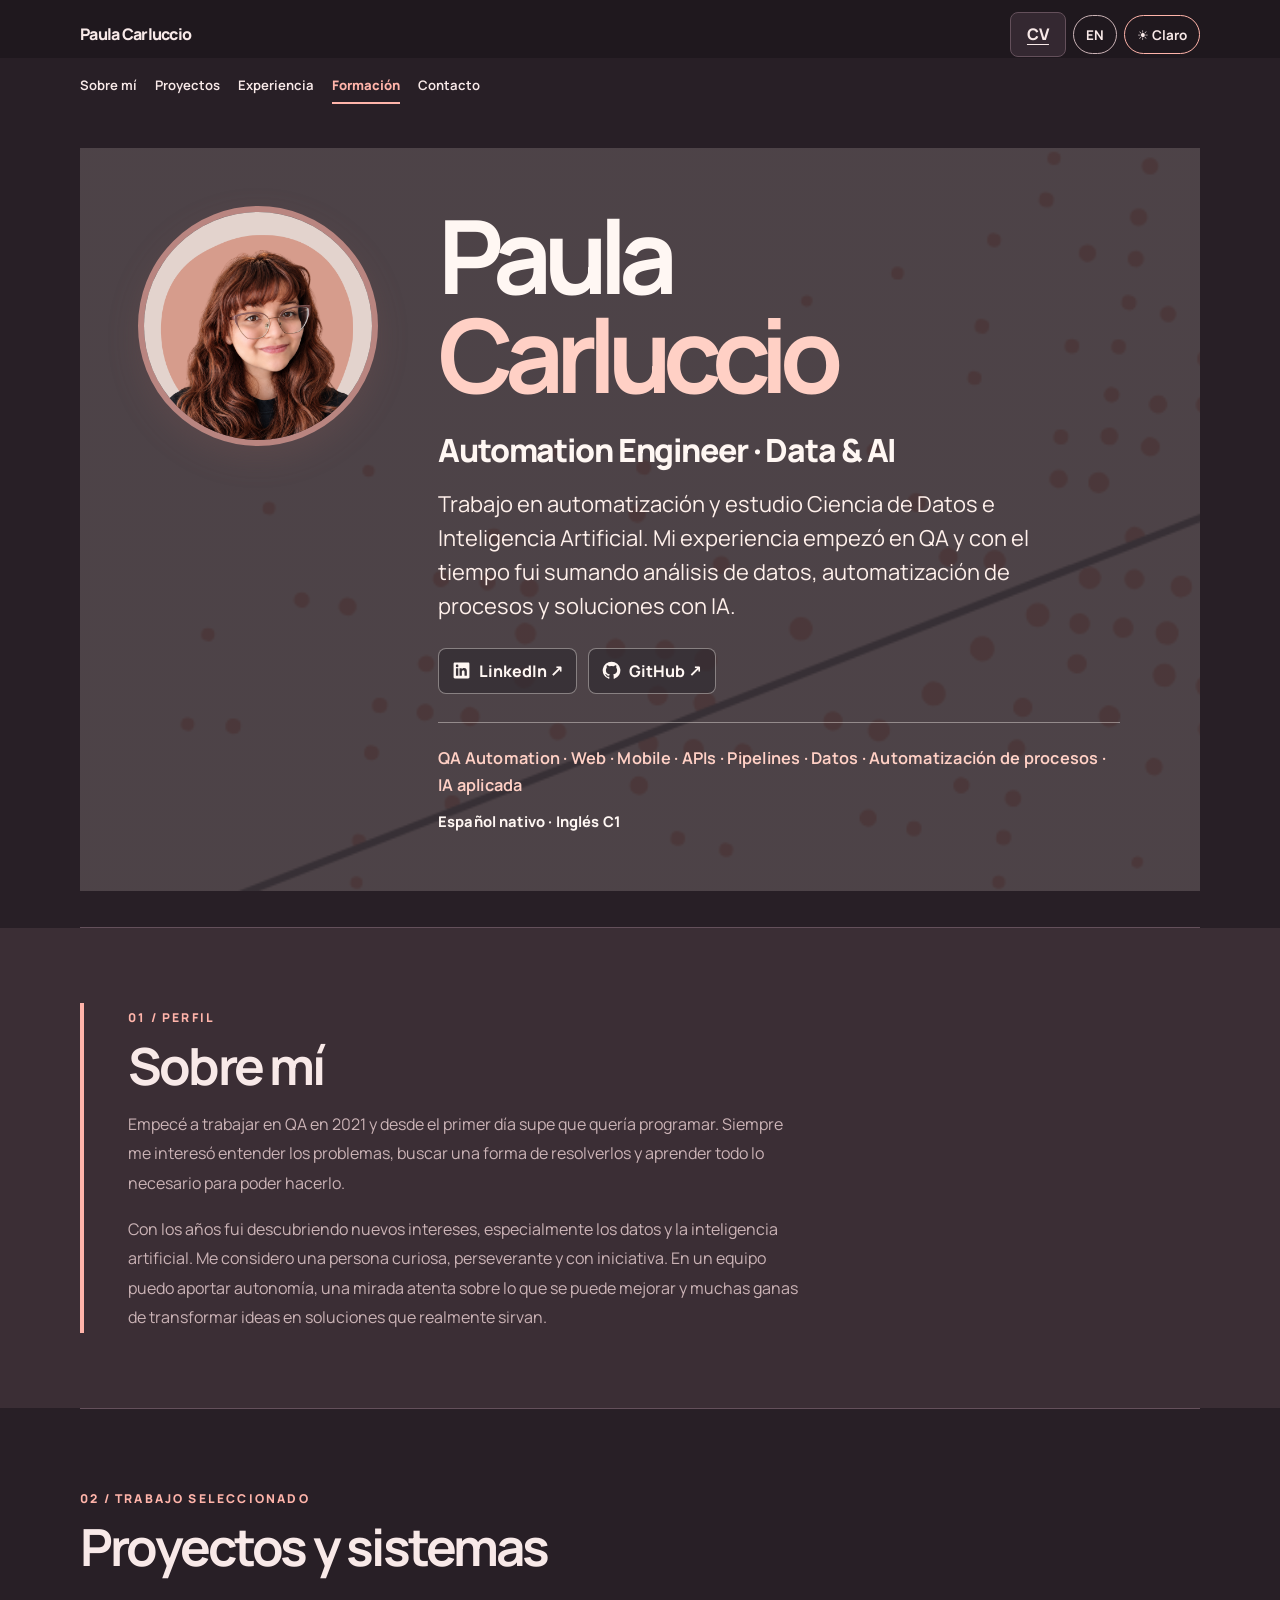
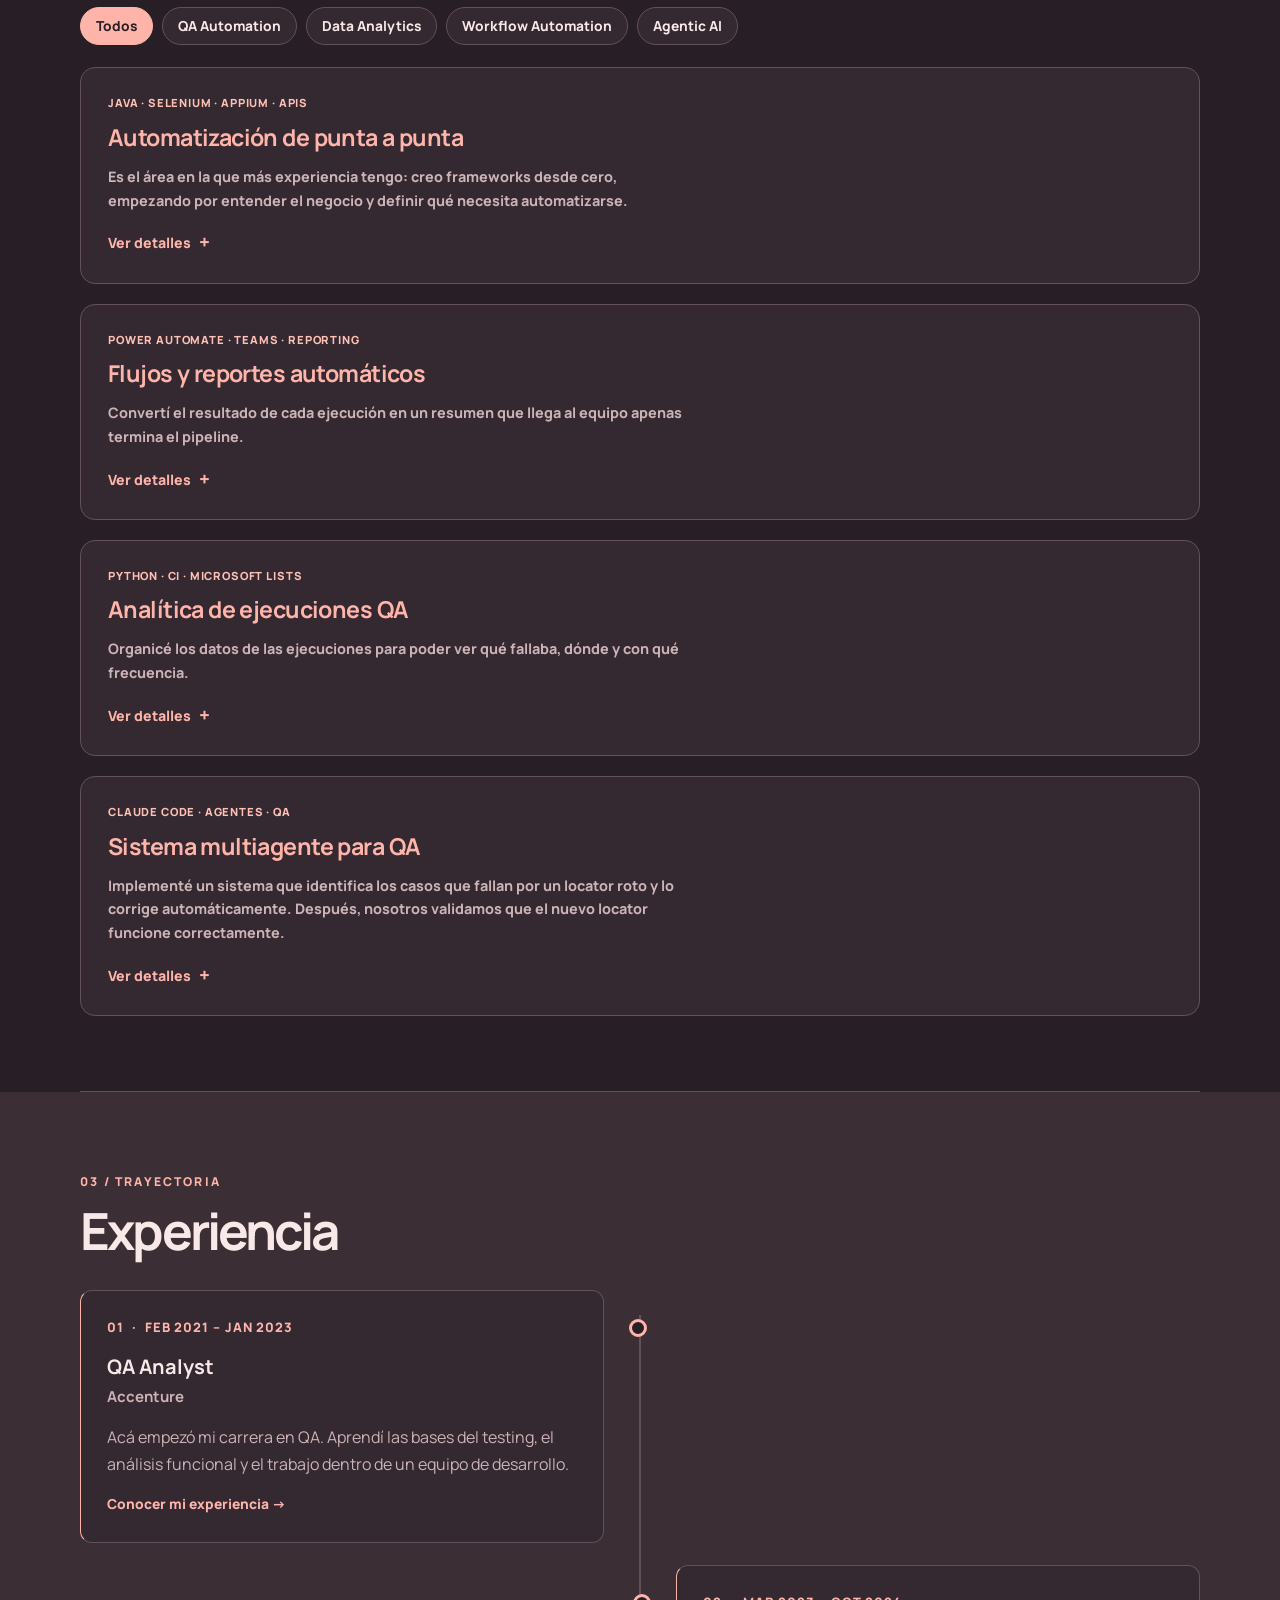
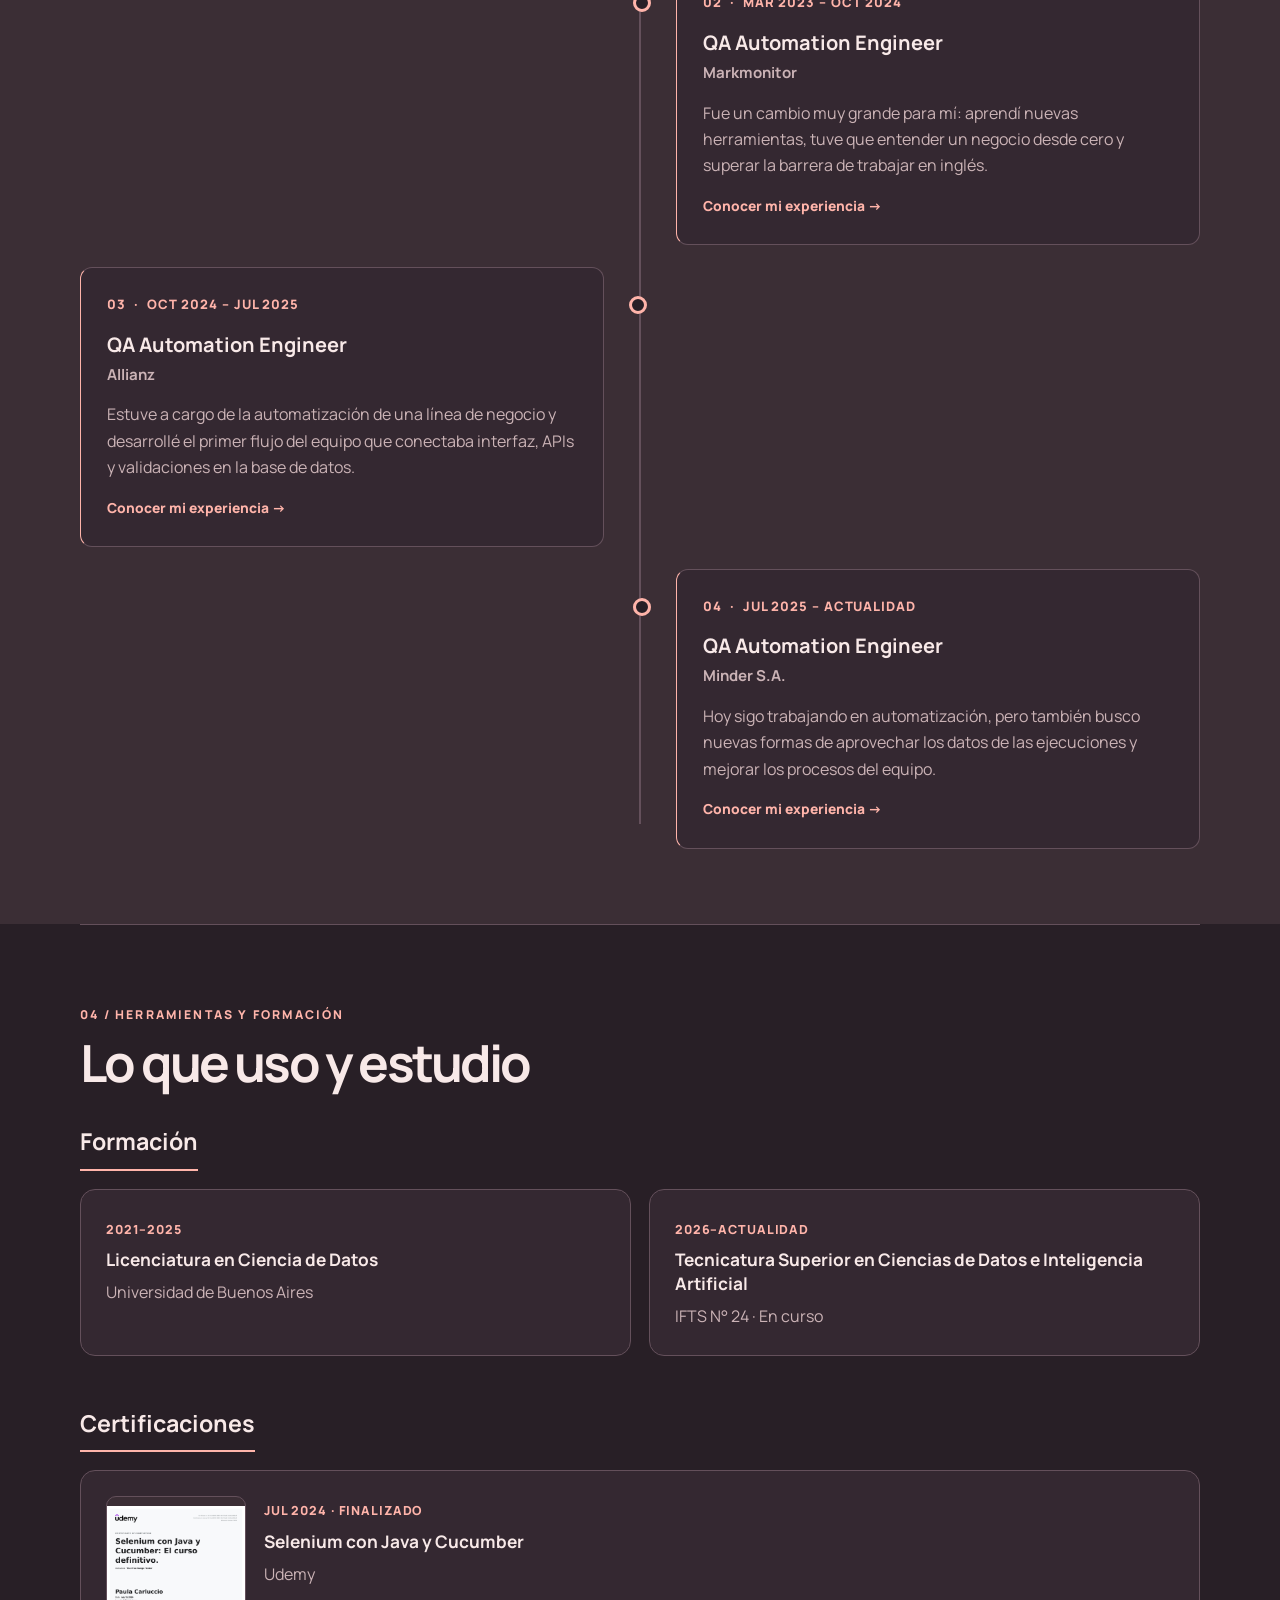
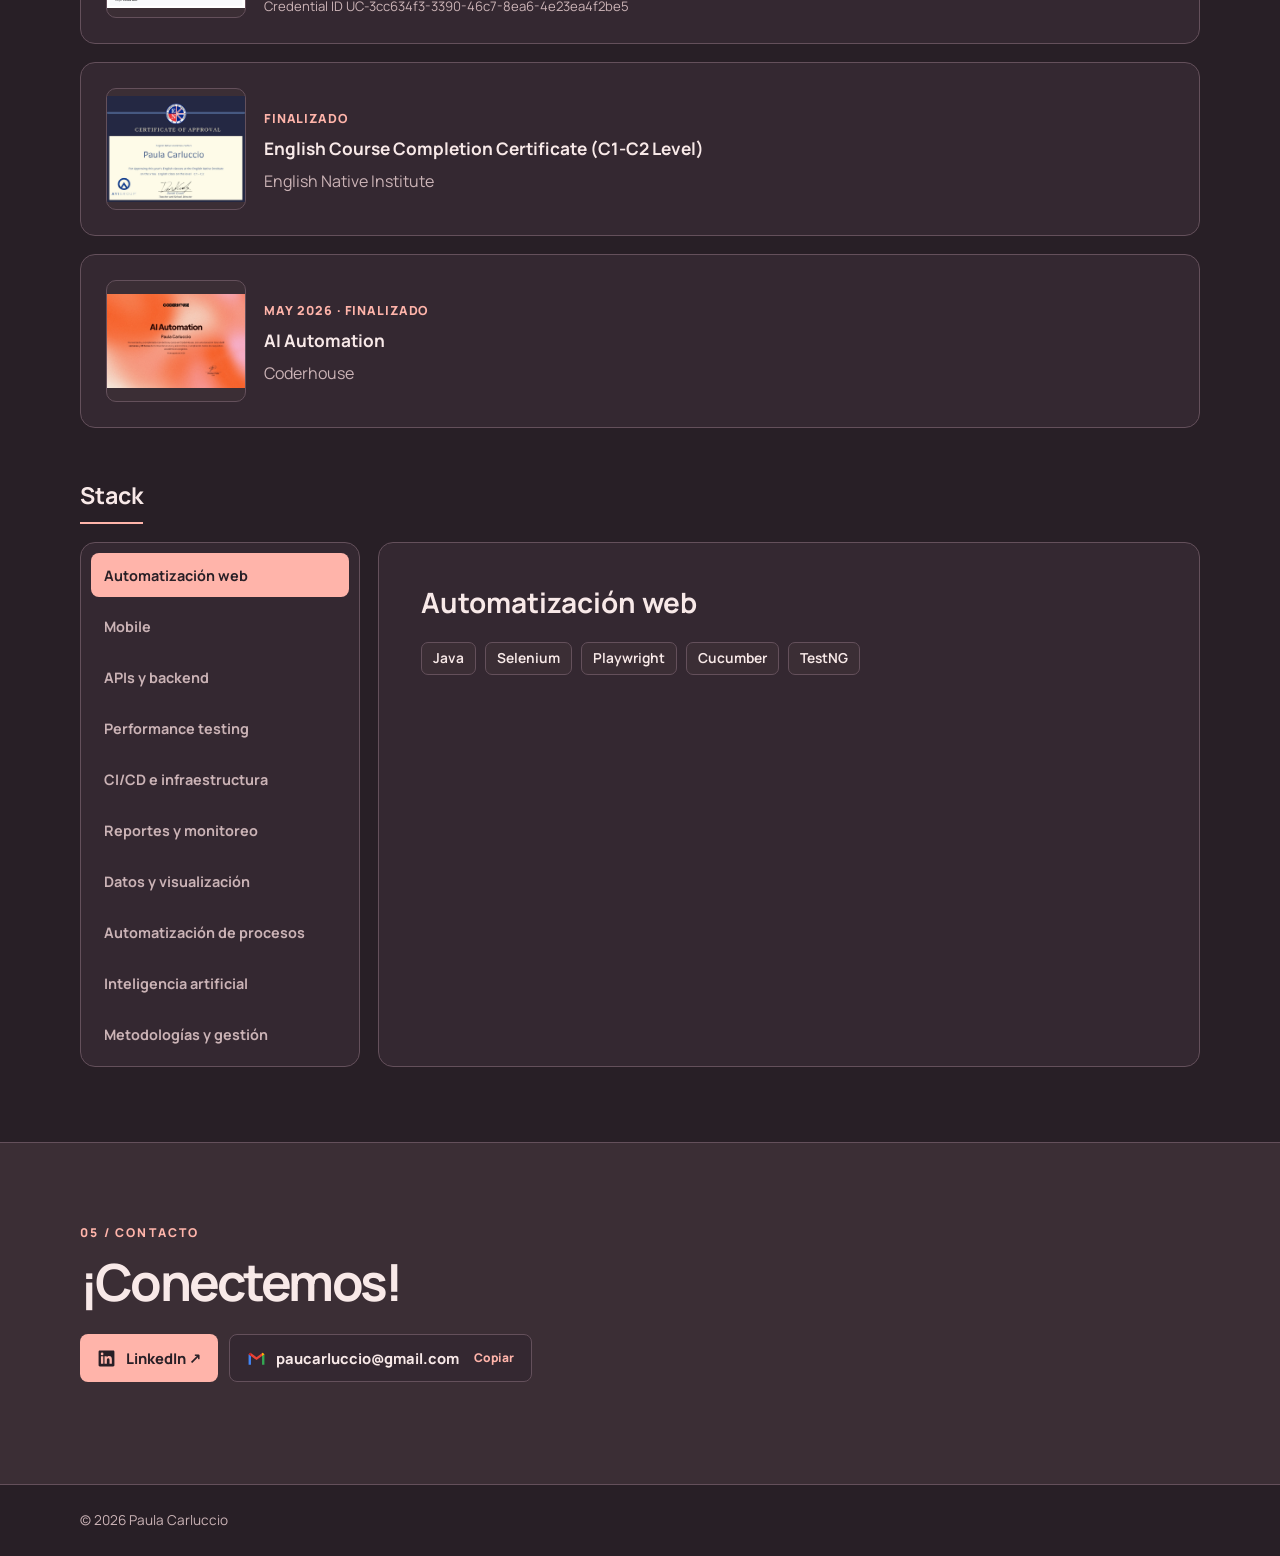
==== commit bdf26dec: "Fix CV button" ====
--- a/index.html
+++ b/index.html
@@ -73,9 +73,6 @@
           ><a href="#herramientas" data-i18n="navEducation">Formación</a
           ><a href="#contacto" data-i18n="navContact">Contacto</a>
         </div>
-        <a class="nav-cv" href="assets/documents/CV - Paula Carluccio.pdf" download
-          >CV ↓</a
-        >
         <button
           class="menu-toggle"
           id="menu-toggle"
@@ -87,6 +84,14 @@
           <span></span><span></span><span></span>
         </button>
         <div class="switches">
+          <a
+            class="nav-cv"
+            href="assets/documents/CV%20-%20Paula%20Carluccio.pdf"
+            target="_blank"
+            rel="noopener noreferrer"
+            aria-label="Abrir CV (PDF) en una nueva pestaña"
+            >CV</a
+          >
           <button
             class="switch"
             id="language"
--- a/assets/css/main.css
+++ b/assets/css/main.css
@@ -109,7 +109,7 @@
 }
 .navlinks {
   position: relative;
-  grid-column: 1/-1;
+  grid-column: 1;
   grid-row: 2;
   display: flex;
   align-items: center;
@@ -130,9 +130,6 @@
   align-items: center;
   justify-content: center;
   min-height: 40px;
-  grid-column: 2;
-  grid-row: 2;
-  margin-left: auto;
   border: 1px solid var(--line);
   border-radius: 8px;
   padding: 8px 16px;
@@ -174,6 +171,7 @@
   grid-column: 2;
   grid-row: 1;
   display: flex;
+  align-items: center;
   flex: none;
   gap: 7px;
 }
@@ -501,12 +499,10 @@
   }
   .menu-toggle {
     display: block;
+    margin-left: auto;
   }
   .nav-cv {
-    grid-column: auto;
-    grid-row: auto;
     min-height: 40px;
-    margin-left: auto;
     padding: 7px 12px;
     border: 1px solid var(--muted);
     border-radius: 8px;
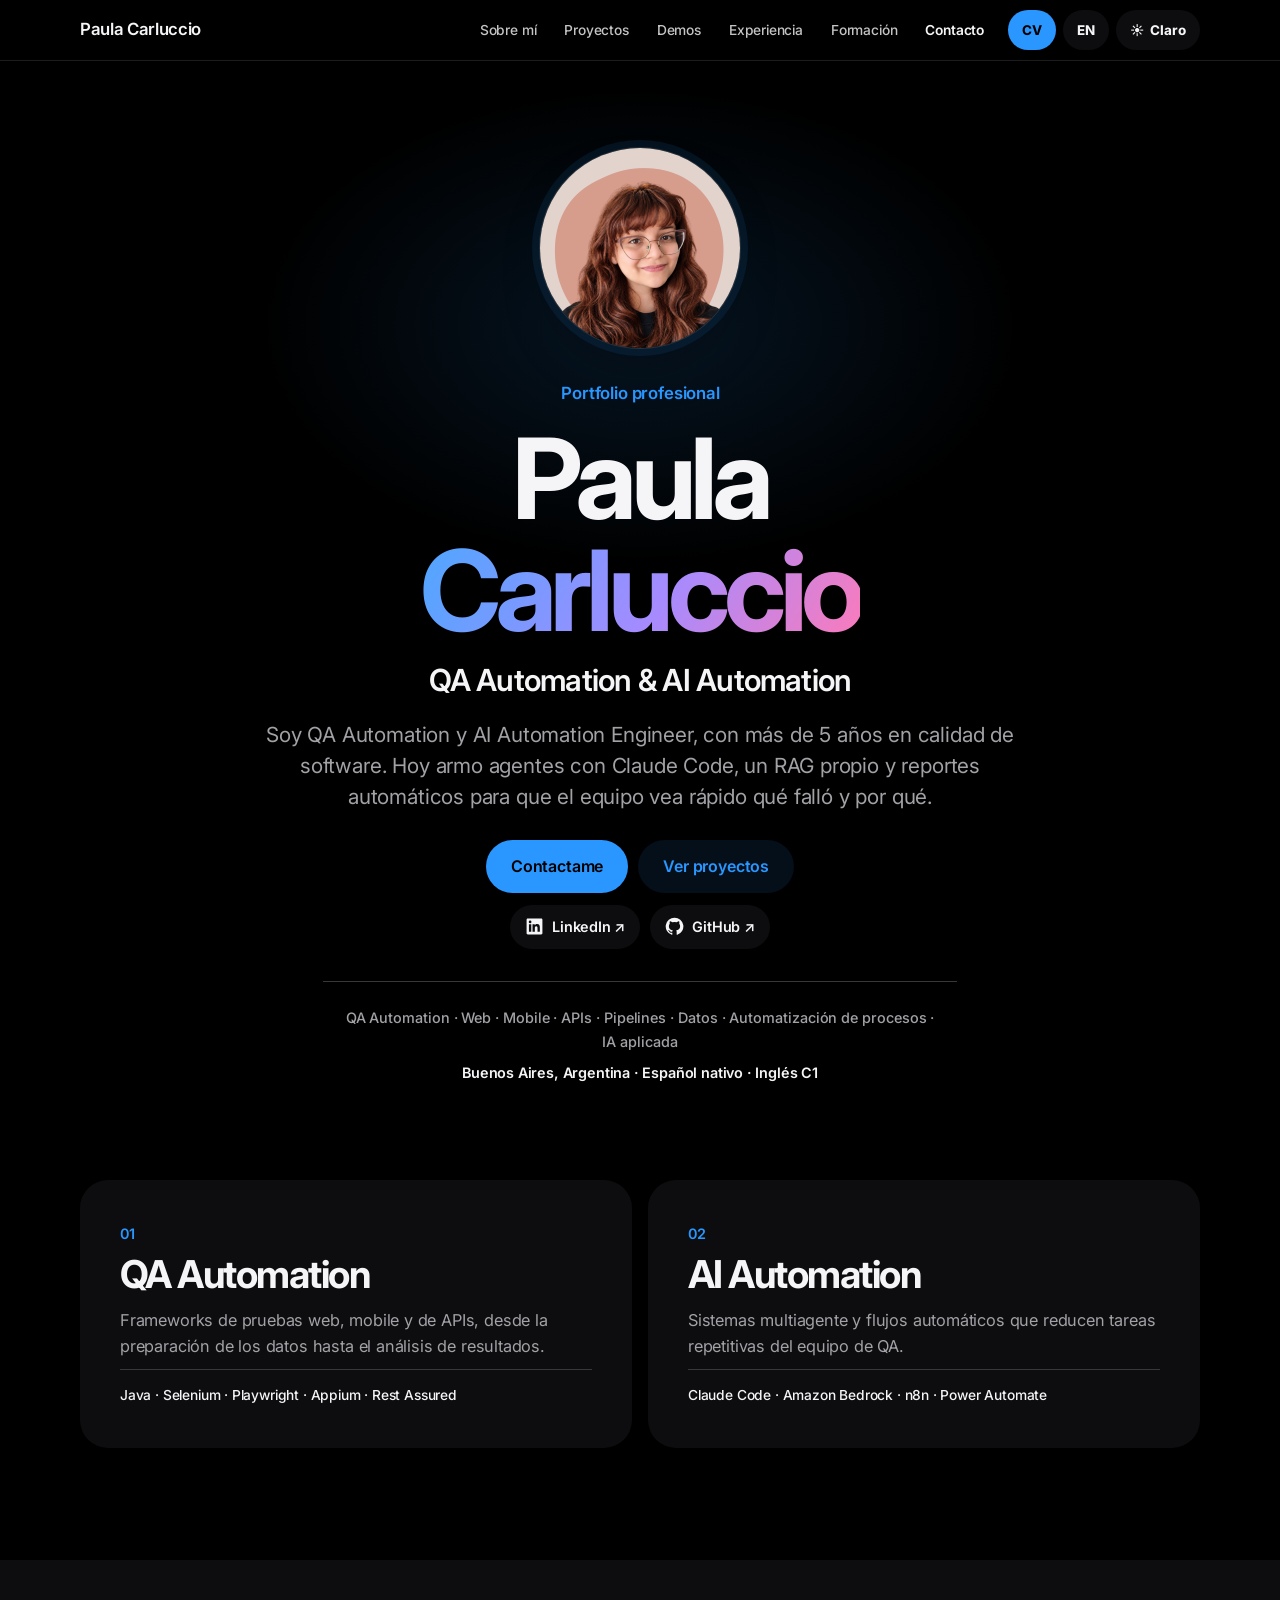
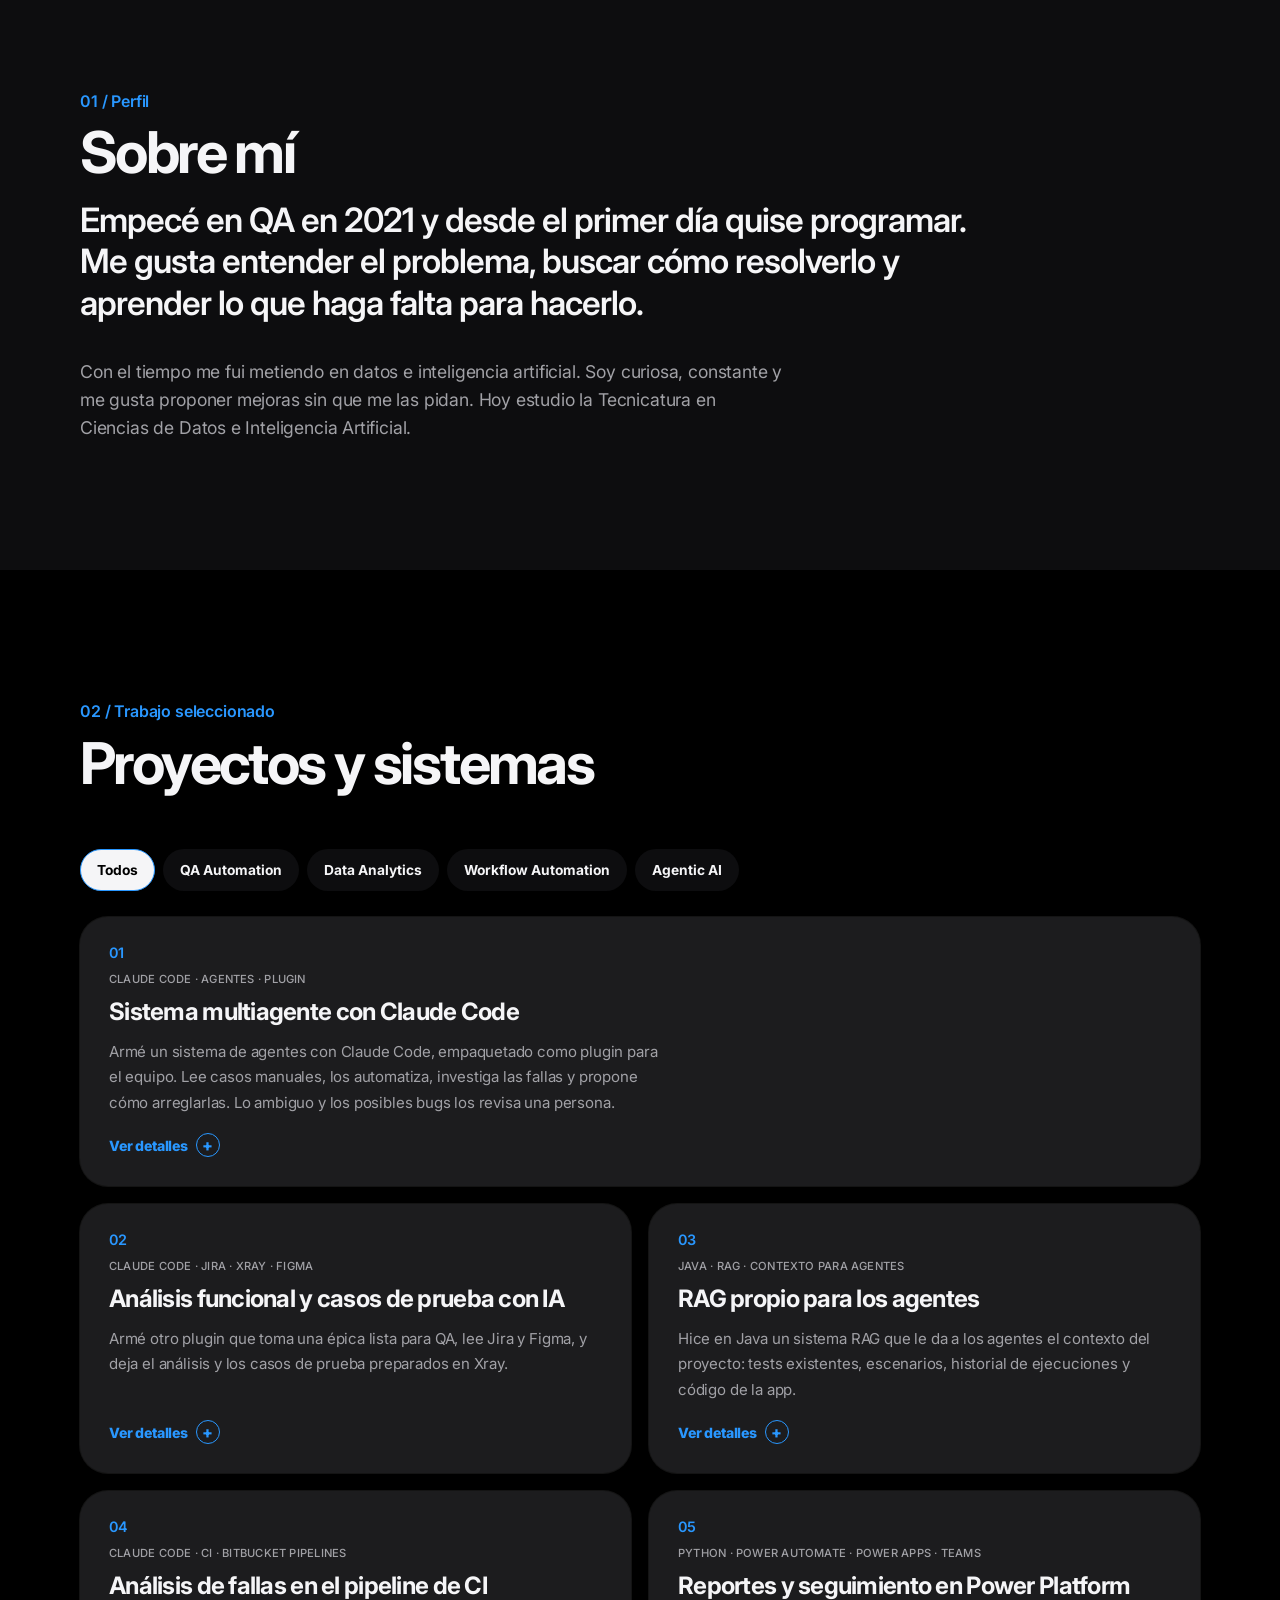
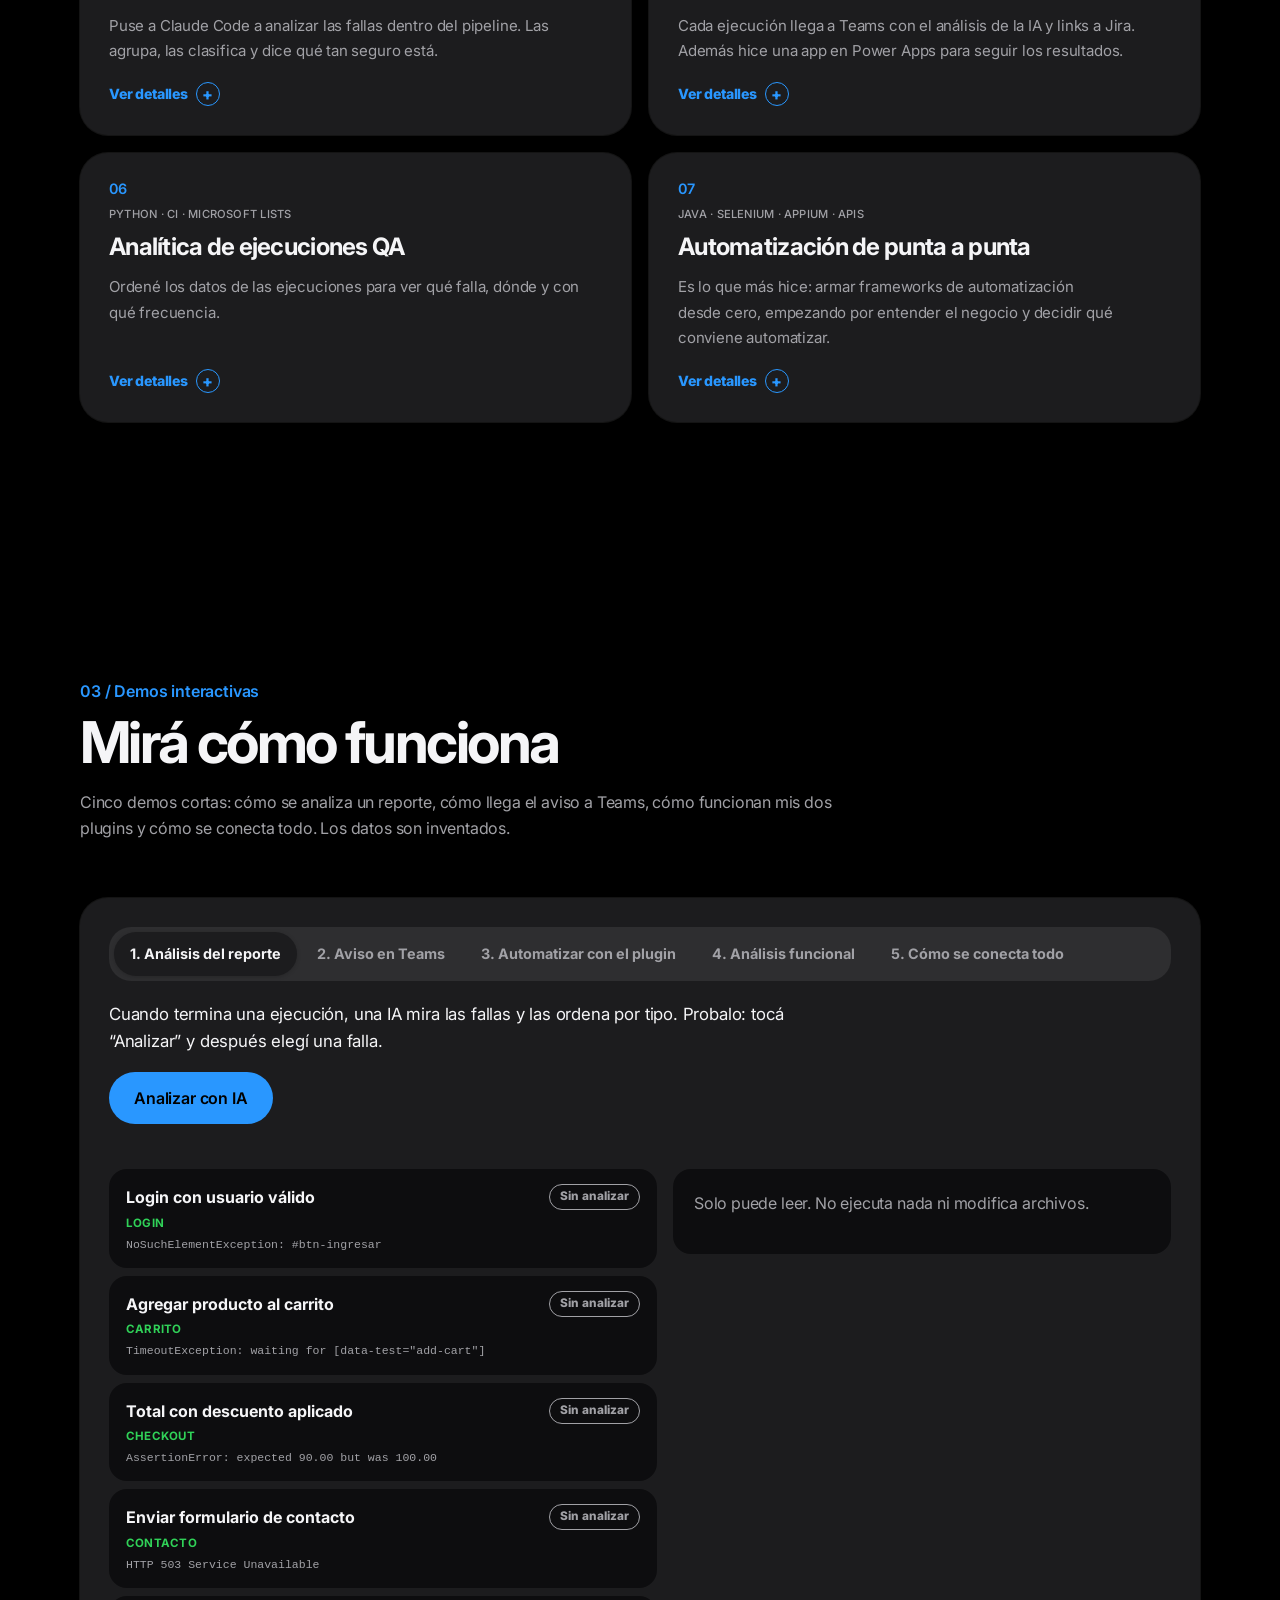
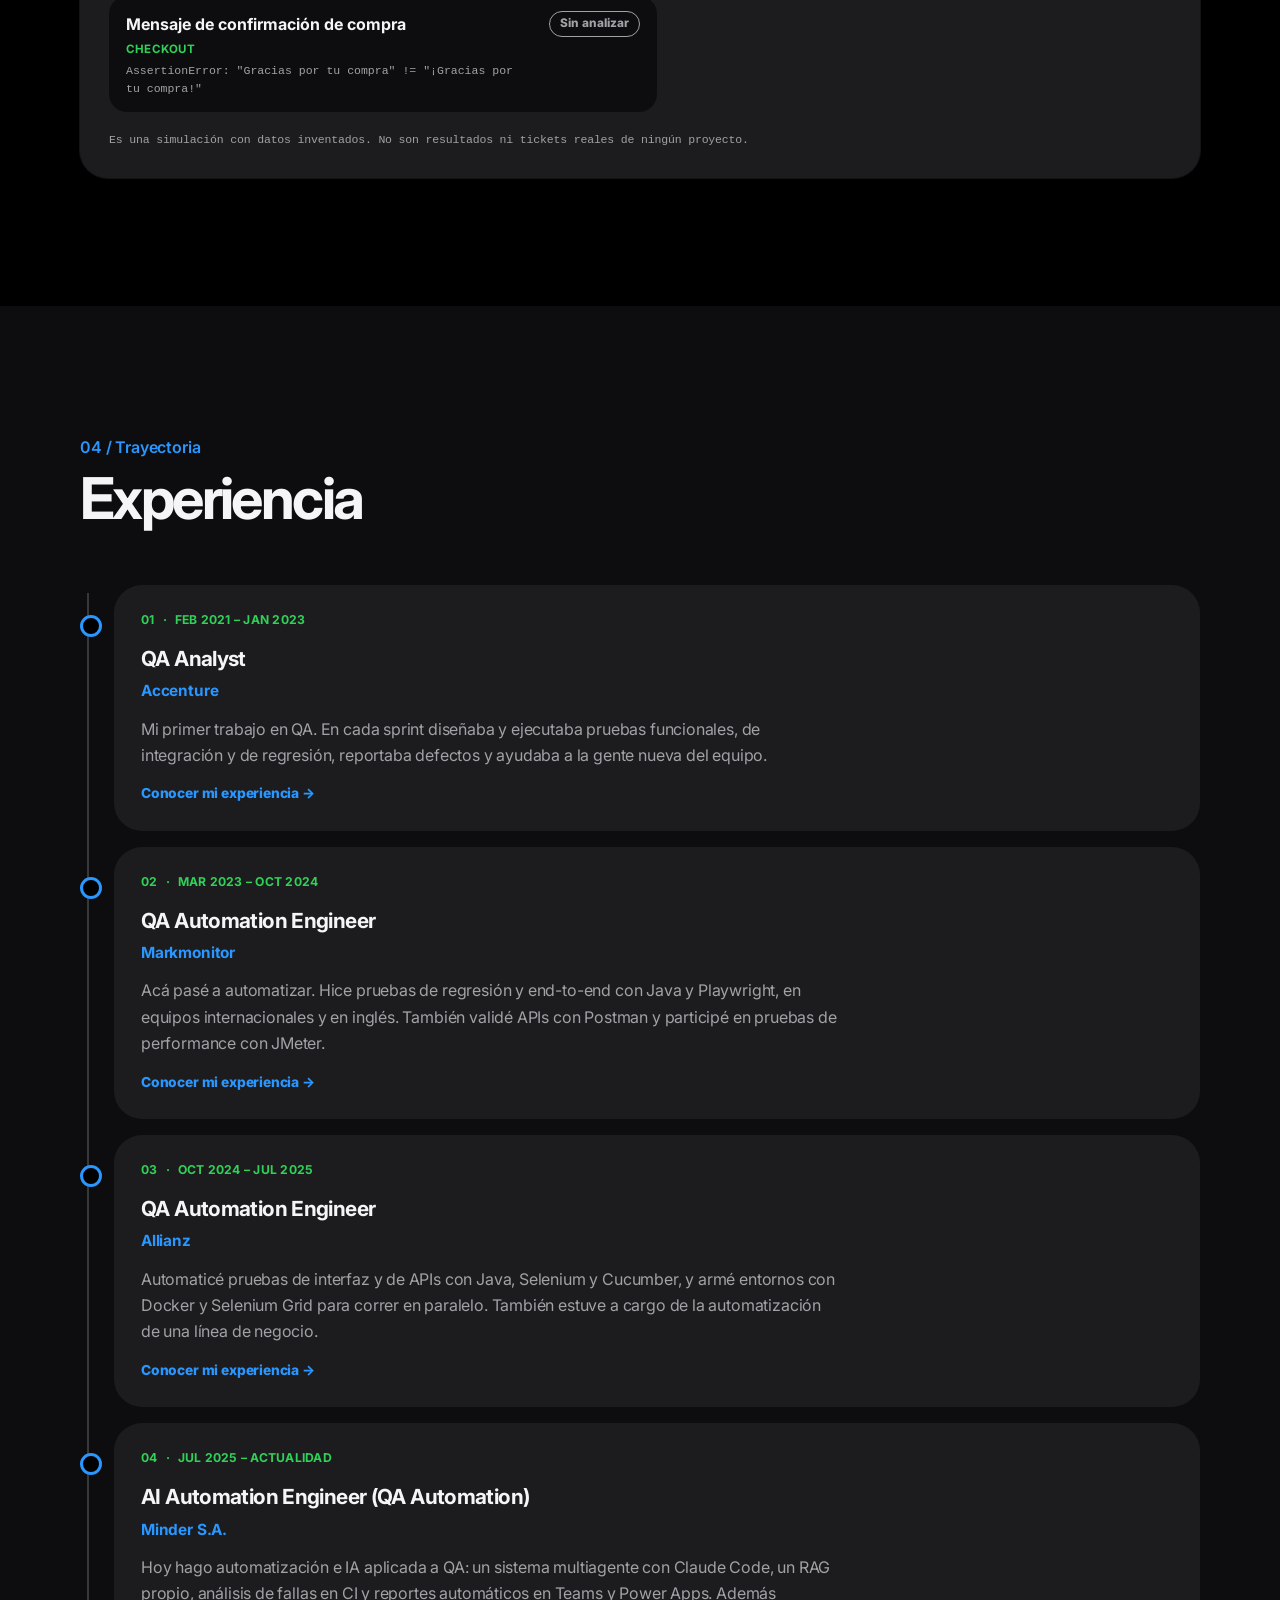
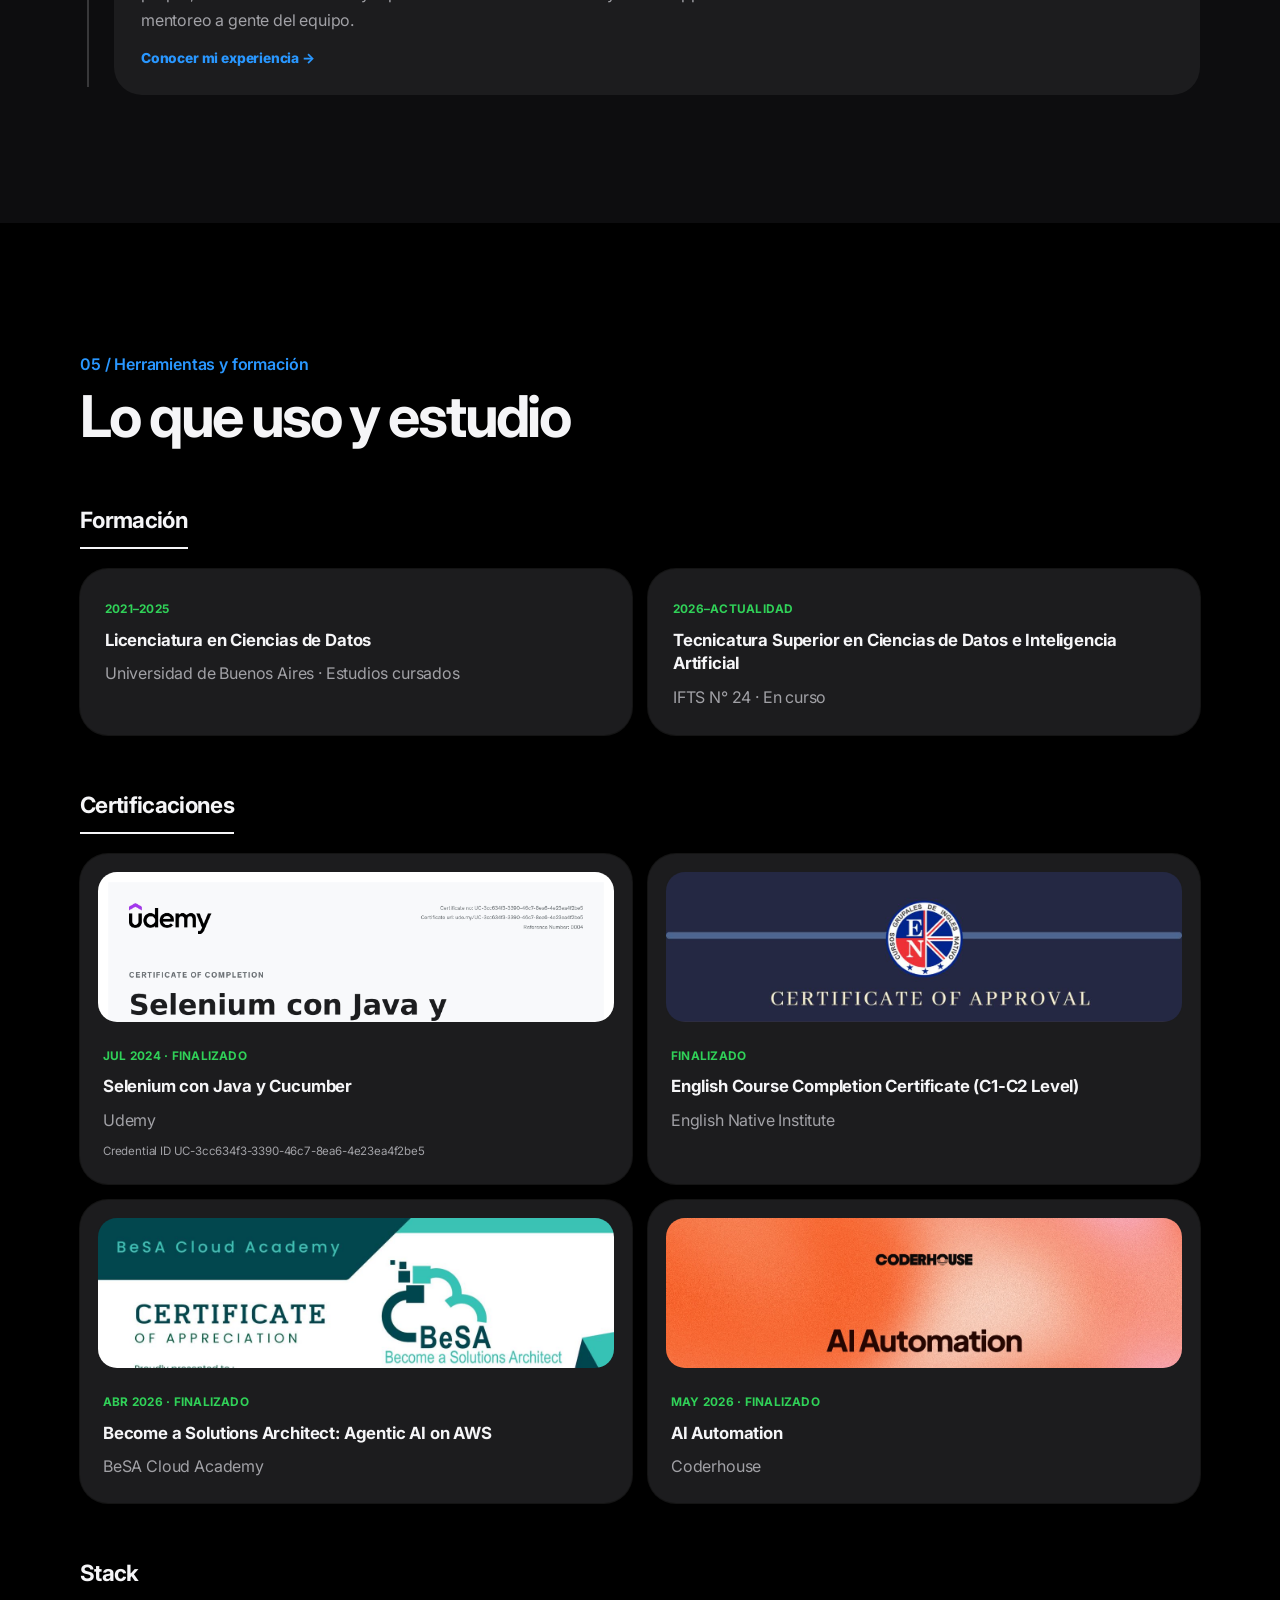
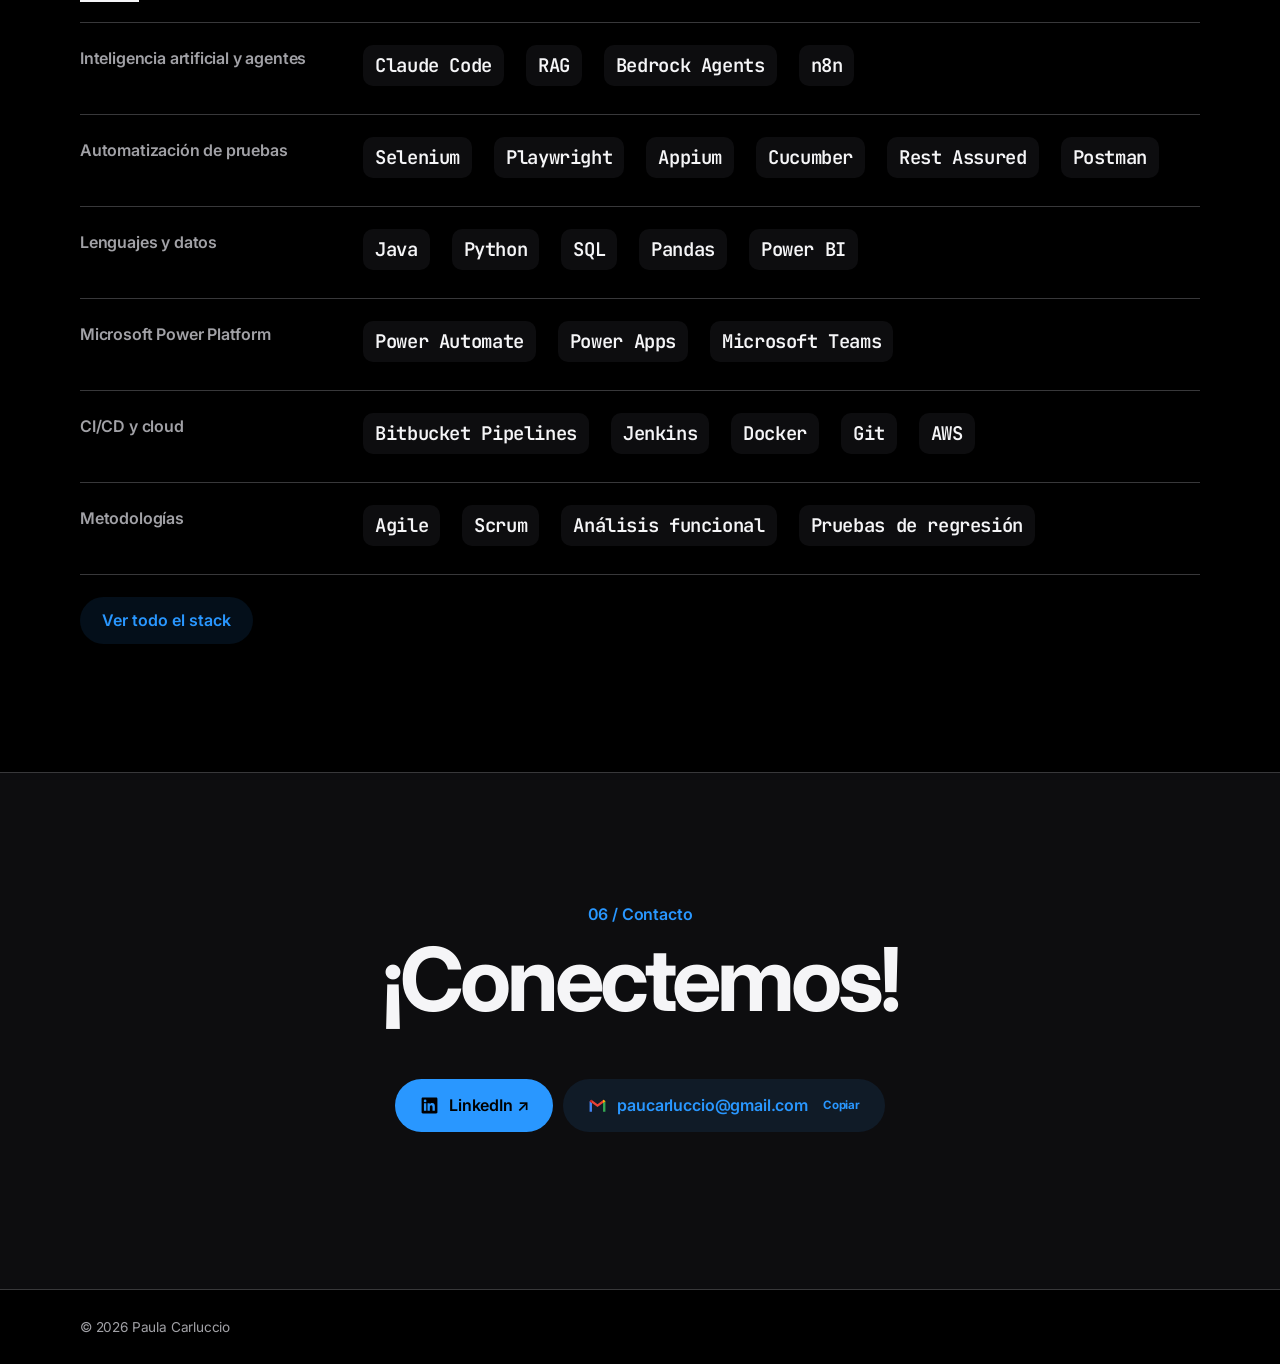
==== commit 6ff1bc80: "Rediseño tipo Apple, demos interactivas, stack y CVs ES/EN Nuevo estilo, 5 demos interactivas, menú " ====
--- a/index.html
+++ b/index.html
@@ -1,12 +1,12 @@
-﻿<!doctype html>
+<!doctype html>
 <html lang="es" data-theme="dark">
   <head>
     <meta charset="utf-8" />
     <meta name="viewport" content="width=device-width, initial-scale=1" />
-    <meta name="theme-color" content="#281f26" />
+    <meta name="theme-color" content="#14101a" />
     <meta
       name="description"
-      content="Soy Paula Carluccio. Creo soluciones de automatización y exploro nuevas formas de trabajar con datos e IA."
+      content="Paula Carluccio, QA Automation y AI Automation. Frameworks de pruebas, sistemas multiagente y automatización de procesos."
     />
 
     <!-- Social sharing -->
@@ -15,7 +15,7 @@
     <meta property="og:site_name" content="Paula Carluccio" />
     <meta
       property="og:title"
-      content="Paula Carluccio | Automation Engineer"
+      content="Paula Carluccio | QA Automation &amp; AI Automation"
     />
     <meta
       property="og:description"
@@ -35,18 +35,20 @@
     <meta property="og:image:height" content="630" />
     <meta
       property="og:image:alt"
-      content="Paula Carluccio | Automation Engineer · Data & AI"
-    />
-    <title>Paula Carluccio | Automation Engineer</title>
+      content="Paula Carluccio | QA Automation &amp; AI Automation"
+    />
+    <title>Paula Carluccio | QA Automation &amp; AI Automation</title>
     <link rel="canonical" href="https://paulacarluccio.com.ar/" />
     <link rel="preconnect" href="https://fonts.googleapis.com" />
     <link rel="preconnect" href="https://fonts.gstatic.com" crossorigin />
     <link
-      href="https://fonts.googleapis.com/css2?family=Manrope:wght@400;500;600;700;800&display=swap"
+      href="https://fonts.googleapis.com/css2?family=Inter:wght@400;500;600;700&family=JetBrains+Mono:wght@500;600;700&display=swap"
       rel="stylesheet"
     />
     <link rel="icon" type="image/svg+xml" href="assets/images/favicon-paula.svg" />
     <link rel="stylesheet" href="assets/css/main.css" />
+    <link rel="stylesheet" href="assets/css/apple.css" />
+    <link rel="stylesheet" href="assets/css/demos.css" />
   </head>
   <body>
     <a class="skip" href="#main" data-i18n="skip">Ir al contenido</a>
@@ -69,6 +71,7 @@
         <div class="navlinks" id="navlinks">
           <a href="#sobre-mi" data-i18n="navAbout">Sobre mí</a
           ><a href="#proyectos" data-i18n="navWork">Proyectos</a
+          ><a href="#demos" data-i18n="navDemos">Demos</a
           ><a href="#experiencia" data-i18n="navExperience">Experiencia</a
           ><a href="#herramientas" data-i18n="navEducation">Formación</a
           ><a href="#contacto" data-i18n="navContact">Contacto</a>
@@ -84,14 +87,34 @@
           <span></span><span></span><span></span>
         </button>
         <div class="switches">
-          <a
-            class="nav-cv"
-            href="assets/documents/CV%20-%20Paula%20Carluccio.pdf"
-            target="_blank"
-            rel="noopener noreferrer"
-            aria-label="Abrir CV (PDF) en una nueva pestaña"
-            >CV</a
-          >
+          <div class="cv-menu">
+            <button
+              class="nav-cv"
+              id="cv-toggle"
+              type="button"
+              aria-haspopup="true"
+              aria-expanded="false"
+              aria-controls="cv-list"
+              aria-label="Elegir idioma del CV"
+            >
+              CV
+            </button>
+            <div class="cv-list" id="cv-list" hidden>
+              <a
+                href="assets/documents/Paula%20Carluccio%20-%20AI%20Automation%20Engineer%20(Espa%C3%B1ol).pdf"
+                target="_blank"
+                rel="noopener noreferrer"
+                lang="es"
+                >Español <span aria-hidden="true">PDF ↗</span></a
+              ><a
+                href="assets/documents/Paula%20Carluccio%20-%20AI%20Automation%20Engineer.pdf"
+                target="_blank"
+                rel="noopener noreferrer"
+                lang="en"
+                >English <span aria-hidden="true">PDF ↗</span></a
+              >
+            </div>
+          </div>
           <button
             class="switch"
             id="language"
@@ -125,15 +148,22 @@
               alt="Retrato de Paula Carluccio"
             />
             <div class="hero-copy">
+              <p class="hero-kicker">
+                <span class="dot" aria-hidden="true"></span
+                ><span data-i18n="heroKicker">Portfolio profesional</span>
+              </p>
               <h1>Paula<br /><span>Carluccio</span></h1>
               <strong class="profile-heading" data-i18n="profileTitle"
-                >Automation Engineer · Data & AI</strong
+                >QA Automation &amp; AI Automation</strong
               >
-              <p class="lead" data-i18n="hero">
-                Trabajo en automatización y estudio Ciencia de Datos e Inteligencia
-                Artificial. Mi experiencia empezó en QA y con el tiempo fui sumando
-                análisis de datos, automatización de procesos y soluciones con IA.
-              </p>
+              <p class="lead" data-i18n="hero">Soy QA Automation y AI Automation Engineer, con más de 5 años en calidad de software. Hoy armo agentes con Claude Code, un RAG propio y reportes automáticos para que el equipo vea rápido qué falló y por qué.</p>
+              <div class="hero-actions">
+                <a class="btn primary" href="#contacto"
+                  ><span data-i18n="ctaContact">Contactame</span></a
+                ><a class="btn ghost" href="#proyectos"
+                  ><span data-i18n="ctaProjects">Ver proyectos</span></a
+                >
+              </div>
               <div class="socials">
                 <a
                   class="social"
@@ -155,9 +185,33 @@
                 de procesos · IA aplicada
               </p>
               <strong class="profile-languages" data-i18n="profileLang"
-                >Español nativo · Inglés C1</strong
+                >Buenos Aires, Argentina · Español nativo · Inglés C1</strong
               >
             </div>
+          <div class="pillars">
+            <article class="pillar">
+              <span class="pillar-tag">01</span>
+              <h2 data-i18n="pillarQaTitle">QA Automation</h2>
+              <p data-i18n="pillarQaText">
+                Frameworks de pruebas web, mobile y de APIs, desde la preparación de los
+                datos hasta el análisis de resultados.
+              </p>
+              <p class="pillar-stack">
+                Java · Selenium · Playwright · Appium · Rest Assured
+              </p>
+            </article>
+            <article class="pillar">
+              <span class="pillar-tag">02</span>
+              <h2 data-i18n="pillarAiTitle">AI Automation</h2>
+              <p data-i18n="pillarAiText">
+                Sistemas multiagente y flujos automáticos que reducen tareas repetitivas
+                del equipo de QA.
+              </p>
+              <p class="pillar-stack">
+                Claude Code · Amazon Bedrock · n8n · Power Automate
+              </p>
+            </article>
+          </div>
           </div>
         </div>
         <!-- Perfil -->
@@ -165,18 +219,8 @@
           <div class="sectionhead">
             <span class="label" data-i18n="aboutLabel">01 / Perfil</span>
             <h2 data-i18n="aboutTitle">Sobre mí</h2>
-            <p data-i18n="aboutText">
-              Empecé a trabajar en QA en 2021 y desde el primer día supe que quería
-              programar. Siempre me interesó entender los problemas, buscar una forma de
-              resolverlos y aprender todo lo necesario para poder hacerlo.
-            </p>
-            <p data-i18n="aboutText2">
-              Con los años fui descubriendo nuevos intereses, especialmente los datos y la
-              inteligencia artificial. Me considero una persona curiosa, perseverante y
-              con iniciativa. En un equipo puedo aportar autonomía, una mirada atenta
-              sobre lo que se puede mejorar y muchas ganas de transformar ideas en
-              soluciones que realmente sirvan.
-            </p>
+            <p data-i18n="aboutText">Empecé en QA en 2021 y desde el primer día quise programar. Me gusta entender el problema, buscar cómo resolverlo y aprender lo que haga falta para hacerlo.</p>
+            <p data-i18n="aboutText2">Con el tiempo me fui metiendo en datos e inteligencia artificial. Soy curiosa, constante y me gusta proponer mejoras sin que me las pidan. Hoy estudio la Tecnicatura en Ciencias de Datos e Inteligencia Artificial.</p>
           </div>
         </section>
         <!-- Proyectos y filtros -->
@@ -199,133 +243,28 @@
             ><button type="button" data-filter="ai">Agentic AI</button>
           </div>
           <div class="grid">
-            <details class="card project-card" data-tags="java">
-              <summary>
-                <span class="meta">Java · Selenium · Appium · APIs</span>
-                <h3 data-i18n="p4Title">Automatización de punta a punta</h3>
-                <p data-i18n="p4Summary">
-                  Es el área en la que más experiencia tengo: creo frameworks desde cero,
-                  empezando por entender el negocio y definir qué necesita automatizarse.
-                </p>
-                <span class="project-toggle" data-i18n="more">Ver detalles</span>
-              </summary>
-              <div class="detail">
-                <p data-i18n="p4a">
-                  La automatización de pruebas es el área en la que tengo más experiencia.
-                  Puedo crear un framework desde cero, empezando por entender cómo
-                  funciona el producto, cuáles son sus reglas de negocio y qué necesita
-                  validar el equipo.
-                </p>
-                <p data-i18n="p4b">
-                  A partir de eso defino qué conviene automatizar, cómo organizar las
-                  pruebas y qué necesita implementarse. Aplico buenas prácticas de
-                  programación para que el framework sea claro, fácil de mantener y pueda
-                  crecer junto con el producto.
-                </p>
-                <p data-i18n="p4c">
-                  Trabajé en automatización web, mobile y de APIs, desde la preparación de
-                  los datos hasta el análisis de los resultados. Esta experiencia me
-                  permite entender las necesidades de cada proyecto y transformarlas en
-                  una solución que sea útil para el equipo.
-                </p>
-              </div>
-            </details>
-            <details class="card project-card" data-tags="processes">
-              <summary>
-                <span class="meta">Power Automate · Teams · Reporting</span>
-                <h3 data-i18n="p2Title">Flujos y reportes automáticos</h3>
-                <p data-i18n="p2Summary">
-                  Convertí el resultado de cada ejecución en un resumen que llega al
-                  equipo apenas termina el pipeline.
-                </p>
-                <span class="project-toggle" data-i18n="more">Ver detalles</span>
-              </summary>
-              <div class="detail">
-                <p data-i18n="p2a">
-                  Antes, para saber cómo había salido una ejecución, teníamos que entrar
-                  al pipeline, descargar el reporte y revisarlo manualmente. Esto llevaba
-                  tiempo y hacía más difícil seguir los casos que habían fallado.
-                </p>
-                <p data-i18n="p2b">
-                  Propuse automatizar ese seguimiento. Ahora, cada vez que termina el
-                  pipeline, el equipo recibe en Teams un mensaje con el resumen de la
-                  ejecución. Los resultados también se guardan automáticamente en una base
-                  de datos, donde podemos revisar las fallas y registrar su seguimiento.
-                </p>
-                <p data-i18n="p2c">
-                  Esto nos permite saber rápidamente qué pasó en cada ejecución y
-                  concentrarnos directamente en los casos que necesitan atención.
-                </p>
-              </div>
-            </details>
-            <details class="card project-card" data-tags="python">
-              <summary>
-                <span class="meta">Python · CI · Microsoft Lists</span>
-                <h3 data-i18n="p1Title">Analítica de ejecuciones QA</h3>
-                <p data-i18n="p1Summary">
-                  Organicé los datos de las ejecuciones para poder ver qué fallaba, dónde
-                  y con qué frecuencia.
-                </p>
-                <span class="project-toggle" data-i18n="more">Ver detalles</span>
-              </summary>
-              <div class="detail">
-                <p data-i18n="p1a">
-                  Los resultados quedaban distribuidos en distintos reportes, lo que hacía
-                  difícil compararlos y entender qué estaba pasando a lo largo del tiempo.
-                </p>
-                <p data-i18n="p1b">
-                  Para resolverlo, desarrollé un proceso que toma automáticamente los
-                  resultados de cada ejecución, selecciona la información relevante, la
-                  organiza y la guarda de manera estructurada en una base de datos.
-                  También incorporé un tratamiento para los reintentos, evitando que un
-                  mismo caso se registre más de una vez y altere los resultados.
-                </p>
-                <p data-i18n="p1c">
-                  Ahora podemos consultar cada ejecución por módulo y tipo de usuario,
-                  revisar las fallas y reconocer casos recurrentes. Esto nos permite
-                  aprovechar los datos que ya generaban las automatizaciones para hacer un
-                  seguimiento más claro y tomar mejores decisiones.
-                </p>
-              </div>
-            </details>
-            <details class="card project-card" data-tags="ai">
-              <summary>
-                <span class="meta" data-i18n="p3Meta">Claude Code · Agentes · QA</span>
-                <h3 data-i18n="p3Title">Sistema multiagente para QA</h3>
-                <p data-i18n="p3Summary">
-                  Implementé un sistema que identifica los casos que fallan por un locator
-                  roto y lo corrige automáticamente. Después, nosotros validamos que el
-                  nuevo locator funcione correctamente.
-                </p>
-                <span class="project-toggle" data-i18n="more">Ver detalles</span>
-              </summary>
-              <div class="detail">
-                <p data-i18n="p3a">
-                  Una parte frecuente del mantenimiento de las automatizaciones consiste
-                  en corregir casos que fallan porque cambió algún elemento de la
-                  aplicación. Identificar el problema, encontrar un locator nuevo y
-                  actualizarlo requiere tiempo, aunque muchas veces sea una tarea
-                  repetitiva.
-                </p>
-                <p data-i18n="p3b">
-                  Implementé un sistema de agentes que analiza los casos fallidos,
-                  identifica cuáles fallaron por un locator roto y realiza la corrección
-                  automáticamente.
-                </p>
-                <p data-i18n="p3c">
-                  Una vez realizado el cambio, nosotros validamos que el locator nuevo
-                  funcione correctamente. Esto reduce el tiempo dedicado al mantenimiento
-                  y permite que el equipo se concentre en las fallas que realmente
-                  necesitan análisis y criterio.
-                </p>
-              </div>
-            </details>
-          </div>
+<details class="card project-card featured" data-tags="ai"><summary><span class="meta" data-i18n="p3Meta">Claude Code · Agentes · Plugin</span><h3 data-i18n="p3Title">Sistema multiagente con Claude Code</h3><p data-i18n="p3Summary">Armé un sistema de agentes con Claude Code, empaquetado como plugin para el equipo. Lee casos manuales, los automatiza, investiga las fallas y propone cómo arreglarlas. Lo ambiguo y los posibles bugs los revisa una persona.</p><span class="project-toggle" data-i18n="more">Ver detalles</span></summary><div class="detail"><p data-i18n="p3a">Mantener las automatizaciones lleva mucho tiempo. Cuando cambia algo en la pantalla, el test falla y alguien tiene que investigar qué pasó. Muchas veces es una tarea repetitiva.</p><p data-i18n="p3b">Con el plugin, los agentes hacen ese trabajo primero. Con /qa-create automatizan un caso manual: buscan qué ya existe para reutilizar, escriben lo que falta, compilan y lo validan con varias corridas. Con /qa-repair y /qa-locators diagnostican las fallas y arreglan solo las que son de automation. Si es un bug del producto, no tocan el test.</p><p data-i18n="p3c">Antes, el análisis de la regresión de cada release podía llevar varios días. Ahora lo tenemos apenas termina la ejecución. La IA separa las fallas por cambios de locators de los posibles bugs, y el equipo mira primero lo que importa.</p></div></details>
+<details class="card project-card" data-tags="ai"><summary><span class="meta" data-i18n="p7Meta">Claude Code · Jira · Xray · Figma</span><h3 data-i18n="p7Title">Análisis funcional y casos de prueba con IA</h3><p data-i18n="p7Summary">Armé otro plugin que toma una épica lista para QA, lee Jira y Figma, y deja el análisis y los casos de prueba preparados en Xray.</p><span class="project-toggle" data-i18n="more">Ver detalles</span></summary><div class="detail"><p data-i18n="p7a">Cuando una épica queda lista para QA, el plugin lee todo lo que tiene en Jira y mira las pantallas en Figma. Con eso crea un ticket de análisis funcional: de qué se trata, las historias con sus criterios y los puntos que hay que aclarar con la PO.</p><p data-i18n="p7b">También escribe los casos en Xray, en Gherkin: uno por funcionalidad y con una sola validación cada uno. Quedan en una carpeta “Por revisar”. No cambia nada de los tickets originales, solo los lee.</p><p data-i18n="p7c">Las decisiones siguen siendo del equipo: aprobar, ejecutar o automatizar lo decide una persona.</p></div></details>
+<details class="card project-card" data-tags="ai"><summary><span class="meta" data-i18n="p5Meta">Java · RAG · Contexto para agentes</span><h3 data-i18n="p5Title">RAG propio para los agentes</h3><p data-i18n="p5Summary">Hice en Java un sistema RAG que le da a los agentes el contexto del proyecto: tests existentes, escenarios, historial de ejecuciones y código de la app.</p><span class="project-toggle" data-i18n="more">Ver detalles</span></summary><div class="detail"><p data-i18n="p5a">Para analizar bien una falla, un agente tiene que conocer el proyecto. El RAG le acerca eso: los tests que ya existen, los escenarios, el historial de ejecuciones y el código de la aplicación.</p><p data-i18n="p5b">El código de la aplicación es de solo lectura: los agentes lo consultan, no lo modifican.</p></div></details>
+<details class="card project-card" data-tags="ai"><summary><span class="meta" data-i18n="p6Meta">Claude Code · CI · Bitbucket Pipelines</span><h3 data-i18n="p6Title">Análisis de fallas en el pipeline de CI</h3><p data-i18n="p6Summary">Puse a Claude Code a analizar las fallas dentro del pipeline. Las agrupa, las clasifica y dice qué tan seguro está.</p><span class="project-toggle" data-i18n="more">Ver detalles</span></summary><div class="detail"><p data-i18n="p6a">Cuando termina una ejecución, el análisis corre solo dentro del pipeline. Agrupa las fallas parecidas, mira la captura de pantalla, cómo está armada la página y el registro de la ejecución, y las clasifica: locator que cambió, posible bug del producto o problema de ambiente. También dice qué tan seguro está.</p><p data-i18n="p6b">Trabaja con permisos de solo lectura y tiene un respaldo con reglas, así que el reporte sale aunque la IA no responda.</p></div></details>
+<details class="card project-card" data-tags="processes"><summary><span class="meta" data-i18n="p2Meta">Python · Power Automate · Power Apps · Teams</span><h3 data-i18n="p2Title">Reportes y seguimiento en Power Platform</h3><p data-i18n="p2Summary">Cada ejecución llega a Teams con el análisis de la IA y links a Jira. Además hice una app en Power Apps para seguir los resultados.</p><span class="project-toggle" data-i18n="more">Ver detalles</span></summary><div class="detail"><p data-i18n="p2a">Antes, para saber cómo había salido una ejecución, teníamos que entrar al pipeline, bajar el reporte y revisarlo a mano. Llevaba tiempo y era más difícil seguir los casos que habían fallado.</p><p data-i18n="p2b">Propuse automatizar ese seguimiento con Python y Power Automate. Ahora, cuando termina el pipeline, el equipo recibe en Teams un resumen con el análisis de la IA y los links a Jira. Los resultados también se guardan solos en una base de datos, donde revisamos las fallas y anotamos su seguimiento.</p><p data-i18n="p2c">Además hice una app en Power Apps para ver los resultados por build, las fallas por módulo y los bugs conocidos.</p></div></details>
+<details class="card project-card" data-tags="python"><summary><span class="meta">Python · CI · Microsoft Lists</span><h3 data-i18n="p1Title">Analítica de ejecuciones QA</h3><p data-i18n="p1Summary">Ordené los datos de las ejecuciones para ver qué falla, dónde y con qué frecuencia.</p><span class="project-toggle" data-i18n="more">Ver detalles</span></summary><div class="detail"><p data-i18n="p1a">Los resultados estaban repartidos en varios reportes. Era difícil compararlos y ver qué pasaba con el tiempo.</p><p data-i18n="p1b">Armé un proceso que toma los resultados de cada ejecución, se queda con lo que sirve, lo ordena y lo guarda en una base de datos. También resolví los reintentos: un mismo caso no se registra dos veces ni cambia los números.</p><p data-i18n="p1c">Ahora puedo ver cada ejecución por módulo y tipo de usuario, revisar las fallas y detectar las que se repiten. Aprovechamos datos que las automatizaciones ya generaban para decidir mejor.</p></div></details>
+<details class="card project-card" data-tags="java"><summary><span class="meta">Java · Selenium · Appium · APIs</span><h3 data-i18n="p4Title">Automatización de punta a punta</h3><p data-i18n="p4Summary">Es lo que más hice: armar frameworks de automatización desde cero, empezando por entender el negocio y decidir qué conviene automatizar.</p><span class="project-toggle" data-i18n="more">Ver detalles</span></summary><div class="detail"><p data-i18n="p4a">La automatización de pruebas es donde más experiencia tengo. Puedo armar un framework desde cero: primero entiendo cómo funciona el producto, sus reglas de negocio y qué necesita validar el equipo.</p><p data-i18n="p4b">Después decido qué conviene automatizar y cómo ordenar las pruebas. Escribo el código para que sea claro, fácil de mantener y pueda crecer con el producto.</p><p data-i18n="p4c">Trabajé en automatización web, mobile y de APIs, desde preparar los datos hasta analizar los resultados.</p><p data-i18n="p4d">También armé pipelines de CI/CD en Bitbucket Pipelines, con ejecución en paralelo, reintentos y controles de calidad, y mentoreo a gente del equipo de QA.</p></div></details>
+          </div>
+        </section>
+        <!-- Demos interactivas -->
+        <section id="demos">
+          <div class="sectionhead">
+            <span class="label" data-i18n="demoLabel">03 / Demos interactivas</span>
+            <h2 data-i18n="demoTitle">Mirá cómo funciona</h2>
+            <p data-i18n="demoIntro">Cinco demos cortas: cómo se analiza un reporte, cómo llega el aviso a Teams, cómo funcionan mis dos plugins y cómo se conecta todo. Los datos son inventados.</p>
+          </div>
+          <div class="demo-shell" id="demo-root"></div>
         </section>
         <!-- Trayectoria profesional -->
         <section id="experiencia">
           <div class="sectionhead">
-            <span class="label" data-i18n="careerLabel">03 / Trayectoria</span>
+            <span class="label" data-i18n="careerLabel">04 / Trayectoria</span>
             <h2 data-i18n="careerTitle">Experiencia</h2>
           </div>
           <div class="timeline">
@@ -337,10 +276,7 @@
                 </div>
                 <h3>QA Analyst</h3>
                 <h4>Accenture</h4>
-                <p data-i18n="careerAccenture">
-                  Acá empezó mi carrera en QA. Aprendí las bases del testing, el análisis
-                  funcional y el trabajo dentro de un equipo de desarrollo.
-                </p>
+                <p data-i18n="careerAccenture">Mi primer trabajo en QA. En cada sprint diseñaba y ejecutaba pruebas funcionales, de integración y de regresión, reportaba defectos y ayudaba a la gente nueva del equipo.</p>
                 <span class="read-more" data-i18n="readExperience"
                   >Conocer mi experiencia →</span
                 >
@@ -354,11 +290,7 @@
                 </div>
                 <h3>QA Automation Engineer</h3>
                 <h4>Markmonitor</h4>
-                <p data-i18n="careerMarkmonitor">
-                  Fue un cambio muy grande para mí: aprendí nuevas herramientas, tuve que
-                  entender un negocio desde cero y superar la barrera de trabajar en
-                  inglés.
-                </p>
+                <p data-i18n="careerMarkmonitor">Acá pasé a automatizar. Hice pruebas de regresión y end-to-end con Java y Playwright, en equipos internacionales y en inglés. También validé APIs con Postman y participé en pruebas de performance con JMeter.</p>
                 <span class="read-more" data-i18n="readExperience"
                   >Conocer mi experiencia →</span
                 >
@@ -372,11 +304,7 @@
                 </div>
                 <h3>QA Automation Engineer</h3>
                 <h4>Allianz</h4>
-                <p data-i18n="careerAllianz">
-                  Estuve a cargo de la automatización de una línea de negocio y desarrollé
-                  el primer flujo del equipo que conectaba interfaz, APIs y validaciones
-                  en la base de datos.
-                </p>
+                <p data-i18n="careerAllianz">Automaticé pruebas de interfaz y de APIs con Java, Selenium y Cucumber, y armé entornos con Docker y Selenium Grid para correr en paralelo. También estuve a cargo de la automatización de una línea de negocio.</p>
                 <span class="read-more" data-i18n="readExperience"
                   >Conocer mi experiencia →</span
                 >
@@ -388,13 +316,9 @@
                   <span class="step">04</span><span aria-hidden="true">·</span
                   ><span class="date" data-i18n="date1">Jul 2025 – actualidad</span>
                 </div>
-                <h3>QA Automation Engineer</h3>
+                <h3 data-i18n="roleMinder">AI Automation Engineer (QA Automation)</h3>
                 <h4>Minder S.A.</h4>
-                <p data-i18n="careerTulegajo">
-                  Hoy sigo trabajando en automatización, pero también busco nuevas formas
-                  de aprovechar los datos de las ejecuciones y mejorar los procesos del
-                  equipo.
-                </p>
+                <p data-i18n="careerTulegajo">Hoy hago automatización e IA aplicada a QA: un sistema multiagente con Claude Code, un RAG propio, análisis de fallas en CI y reportes automáticos en Teams y Power Apps. Además mentoreo a gente del equipo.</p>
                 <span class="read-more" data-i18n="readExperience"
                   >Conocer mi experiencia →</span
                 >
@@ -406,7 +330,7 @@
         <section id="herramientas">
           <div class="sectionhead">
             <span class="label" data-i18n="skillsLabel"
-              >04 / Herramientas y formación</span
+              >05 / Herramientas y formación</span
             >
             <h2 data-i18n="skillsTitle">Lo que uso y estudio</h2>
           </div>
@@ -415,8 +339,8 @@
             <div class="education-grid">
               <article class="learning-card">
                 <span class="learning-date">2021–2025</span>
-                <h4 data-i18n="ubaTitle">Licenciatura en Ciencia de Datos</h4>
-                <p>Universidad de Buenos Aires</p>
+                <h4 data-i18n="ubaTitle">Licenciatura en Ciencias de Datos</h4>
+                <p data-i18n="ubaStatus">Universidad de Buenos Aires · Estudios cursados</p>
               </article>
               <article class="learning-card">
                 <span class="learning-date" data-i18n="studyDate">2026–actualidad</span>
@@ -469,6 +393,21 @@
                 <button
                   class="certificate-visual"
                   type="button"
+                  data-certificate-image="assets/images/Certificado AWS Agentic AI.png"
+                  data-certificate-title="Agentic AI on AWS"
+                >
+                  <span>Imagen pendiente</span>
+                </button>
+                <div>
+                  <span class="learning-date" data-i18n="certAwsDate">Abr 2026 · Finalizado</span>
+                  <h4>Become a Solutions Architect: Agentic AI on AWS</h4>
+                  <p>BeSA Cloud Academy</p>
+                </div>
+              </article>
+              <article class="learning-card certificate-card">
+                <button
+                  class="certificate-visual"
+                  type="button"
                   data-certificate-image="assets/images/Certificado AI Automation.jpg"
                   data-certificate-title="AI Automation"
                 >
@@ -486,382 +425,72 @@
           </div>
           <div class="learning-block">
             <h3 data-i18n="stack">Stack</h3>
-            <div class="stack-tabs">
-              <div class="stack-mobile-control">
-                <button
-                  class="stack-menu-trigger"
-                  id="stack-menu-trigger"
-                  type="button"
-                  aria-haspopup="listbox"
-                  aria-controls="stack-menu"
-                  aria-expanded="false"
-                >
-                  <span data-i18n="stackWeb">Automatización web</span
-                  ><span class="stack-menu-arrow" aria-hidden="true"></span>
-                </button>
-                <div
-                  class="stack-menu"
-                  id="stack-menu"
-                  role="listbox"
-                  aria-label="Stack"
-                  hidden
-                >
-                  <button
-                    type="button"
-                    role="option"
-                    data-panel="panel-stack-web"
-                    aria-selected="true"
-                    data-i18n="stackWeb"
-                  >
-                    Automatización web
-                  </button>
-                  <button
-                    type="button"
-                    role="option"
-                    data-panel="panel-stack-mobile"
-                    aria-selected="false"
-                  >
-                    Mobile
-                  </button>
-                  <button
-                    type="button"
-                    role="option"
-                    data-panel="panel-stack-api"
-                    aria-selected="false"
-                    data-i18n="stackApi"
-                  >
-                    APIs y backend
-                  </button>
-                  <button
-                    type="button"
-                    role="option"
-                    data-panel="panel-stack-performance"
-                    aria-selected="false"
-                  >
-                    Performance testing
-                  </button>
-                  <button
-                    type="button"
-                    role="option"
-                    data-panel="panel-stack-ci"
-                    aria-selected="false"
-                    data-i18n="stackCi"
-                  >
-                    CI/CD e infraestructura
-                  </button>
-                  <button
-                    type="button"
-                    role="option"
-                    data-panel="panel-stack-reports"
-                    aria-selected="false"
-                    data-i18n="stackReports"
-                  >
-                    Reportes y monitoreo
-                  </button>
-                  <button
-                    type="button"
-                    role="option"
-                    data-panel="panel-stack-data"
-                    aria-selected="false"
-                    data-i18n="stackData"
-                  >
-                    Datos y visualización
-                  </button>
-                  <button
-                    type="button"
-                    role="option"
-                    data-panel="panel-stack-processes"
-                    aria-selected="false"
-                    data-i18n="stackProcesses"
-                  >
-                    Automatización de procesos
-                  </button>
-                  <button
-                    type="button"
-                    role="option"
-                    data-panel="panel-stack-ai"
-                    aria-selected="false"
-                    data-i18n="stackAi"
-                  >
-                    Inteligencia artificial
-                  </button>
-                  <button
-                    type="button"
-                    role="option"
-                    data-panel="panel-stack-methods"
-                    aria-selected="false"
-                    data-i18n="stackMethods"
-                  >
-                    Metodologías y gestión
-                  </button>
-                </div>
-              </div>
-              <div class="stack-tablist" role="tablist" aria-label="Categorías del stack">
-                <button
-                  type="button"
-                  role="tab"
-                  id="tab-stack-web"
-                  aria-controls="panel-stack-web"
-                  aria-selected="true"
-                  tabindex="0"
-                >
-                  <span data-i18n="stackWeb">Automatización web</span>
-                </button>
-                <button
-                  type="button"
-                  role="tab"
-                  id="tab-stack-mobile"
-                  aria-controls="panel-stack-mobile"
-                  aria-selected="false"
-                  tabindex="-1"
-                >
-                  Mobile
-                </button>
-                <button
-                  type="button"
-                  role="tab"
-                  id="tab-stack-api"
-                  aria-controls="panel-stack-api"
-                  aria-selected="false"
-                  tabindex="-1"
-                >
-                  <span data-i18n="stackApi">APIs y backend</span>
-                </button>
-                <button
-                  type="button"
-                  role="tab"
-                  id="tab-stack-performance"
-                  aria-controls="panel-stack-performance"
-                  aria-selected="false"
-                  tabindex="-1"
-                >
-                  Performance testing
-                </button>
-                <button
-                  type="button"
-                  role="tab"
-                  id="tab-stack-ci"
-                  aria-controls="panel-stack-ci"
-                  aria-selected="false"
-                  tabindex="-1"
-                >
-                  <span data-i18n="stackCi">CI/CD e infraestructura</span>
-                </button>
-                <button
-                  type="button"
-                  role="tab"
-                  id="tab-stack-reports"
-                  aria-controls="panel-stack-reports"
-                  aria-selected="false"
-                  tabindex="-1"
-                >
-                  <span data-i18n="stackReports">Reportes y monitoreo</span>
-                </button>
-                <button
-                  type="button"
-                  role="tab"
-                  id="tab-stack-data"
-                  aria-controls="panel-stack-data"
-                  aria-selected="false"
-                  tabindex="-1"
-                >
-                  <span data-i18n="stackData">Datos y visualización</span>
-                </button>
-                <button
-                  type="button"
-                  role="tab"
-                  id="tab-stack-processes"
-                  aria-controls="panel-stack-processes"
-                  aria-selected="false"
-                  tabindex="-1"
-                >
-                  <span data-i18n="stackProcesses">Automatización de procesos</span>
-                </button>
-                <button
-                  type="button"
-                  role="tab"
-                  id="tab-stack-ai"
-                  aria-controls="panel-stack-ai"
-                  aria-selected="false"
-                  tabindex="-1"
-                >
-                  <span data-i18n="stackAi">Inteligencia artificial</span>
-                </button>
-                <button
-                  type="button"
-                  role="tab"
-                  id="tab-stack-methods"
-                  aria-controls="panel-stack-methods"
-                  aria-selected="false"
-                  tabindex="-1"
-                >
-                  <span data-i18n="stackMethods">Metodologías y gestión</span>
-                </button>
-              </div>
-              <div class="stack-panels">
-                <section
-                  class="stack-panel"
-                  role="tabpanel"
-                  id="panel-stack-web"
-                  aria-labelledby="tab-stack-web"
-                >
-                  <h4 data-i18n="stackWeb">Automatización web</h4>
-                  <div class="skills">
-                    <span class="chip">Java</span><span class="chip">Selenium</span
-                    ><span class="chip">Playwright</span><span class="chip">Cucumber</span
-                    ><span class="chip">TestNG</span>
-                  </div>
-                </section>
-                <section
-                  class="stack-panel"
-                  role="tabpanel"
-                  id="panel-stack-mobile"
-                  aria-labelledby="tab-stack-mobile"
-                  hidden
-                >
-                  <h4>Mobile</h4>
-                  <div class="skills">
-                    <span class="chip">Appium</span
-                    ><span class="chip">Android Studio</span
-                    ><span class="chip">Browserstack</span
-                    ><span class="chip">Android</span><span class="chip">iOS</span>
-                  </div>
-                </section>
-                <section
-                  class="stack-panel"
-                  role="tabpanel"
-                  id="panel-stack-api"
-                  aria-labelledby="tab-stack-api"
-                  hidden
-                >
-                  <h4 data-i18n="stackApi">APIs y backend</h4>
-                  <div class="skills">
-                    <span class="chip">Rest Assured</span><span class="chip">Postman</span
-                    ><span class="chip">API REST</span><span class="chip">JSON</span
-                    ><span class="chip">SQL</span><span class="chip">SQL Server</span>
-                  </div>
-                </section>
-                <section
-                  class="stack-panel"
-                  role="tabpanel"
-                  id="panel-stack-performance"
-                  aria-labelledby="tab-stack-performance"
-                  hidden
-                >
-                  <h4>Performance testing</h4>
-                  <div class="skills"><span class="chip">JMeter</span></div>
-                </section>
-                <section
-                  class="stack-panel"
-                  role="tabpanel"
-                  id="panel-stack-ci"
-                  aria-labelledby="tab-stack-ci"
-                  hidden
-                >
-                  <h4 data-i18n="stackCi">CI/CD e infraestructura</h4>
-                  <div class="skills">
-                    <span class="chip">Jenkins</span
-                    ><span class="chip">Bitbucket pipelines</span
-                    ><span class="chip">Docker</span
-                    ><span class="chip">Selenium Grid</span><span class="chip">Git</span
-                    ><span class="chip">GitHub</span><span class="chip">bitbucket</span>
-                  </div>
-                </section>
-                <section
-                  class="stack-panel"
-                  role="tabpanel"
-                  id="panel-stack-reports"
-                  aria-labelledby="tab-stack-reports"
-                  hidden
-                >
-                  <h4 data-i18n="stackReports">Reportes y monitoreo</h4>
-                  <div class="skills">
-                    <span class="chip">ExtentReports</span
-                    ><span class="chip">Allure Report</span
-                    ><span class="chip">Datadog</span>
-                  </div>
-                </section>
-                <section
-                  class="stack-panel"
-                  role="tabpanel"
-                  id="panel-stack-data"
-                  aria-labelledby="tab-stack-data"
-                  hidden
-                >
-                  <h4 data-i18n="stackData">Datos y visualización</h4>
-                  <div class="skills">
-                    <span class="chip">Python</span><span class="chip">Pandas</span
-                    ><span class="chip">Power BI</span
-                    ><span class="chip">Microsoft Lists</span
-                    ><span class="chip">Excel</span
-                    ><span class="chip" data-i18n="exploratoryData"
-                      >análisis exploratorio de datos</span
-                    ><span class="chip">DataFrames</span
-                    ><span class="chip" data-i18n="dataCleaning"
-                      >limpieza y análisis de datos</span
-                    ><span class="chip" data-i18n="dataViz">visualización de datos</span>
-                  </div>
-                </section>
-                <section
-                  class="stack-panel"
-                  role="tabpanel"
-                  id="panel-stack-processes"
-                  aria-labelledby="tab-stack-processes"
-                  hidden
-                >
-                  <h4 data-i18n="stackProcesses">Automatización de procesos</h4>
-                  <div class="skills">
-                    <span class="chip">Power Automate</span><span class="chip">n8n</span>
-                  </div>
-                </section>
-                <section
-                  class="stack-panel"
-                  role="tabpanel"
-                  id="panel-stack-ai"
-                  aria-labelledby="tab-stack-ai"
-                  hidden
-                >
-                  <h4 data-i18n="stackAi">Inteligencia artificial</h4>
-                  <div class="skills">
-                    <span class="chip">Claude Code</span
-                    ><span class="chip">Amazon Bedrock</span
-                    ><span class="chip">Bedrock Agents</span
-                    ><span class="chip" data-i18n="multiagentSystems"
-                      >Sistemas multiagente</span
-                    ><span class="chip" data-i18n="generativeAi">IA generativa</span>
-                  </div>
-                </section>
-                <section
-                  class="stack-panel"
-                  role="tabpanel"
-                  id="panel-stack-methods"
-                  aria-labelledby="tab-stack-methods"
-                  hidden
-                >
-                  <h4 data-i18n="stackMethods">Metodologías y gestión</h4>
-                  <div class="skills">
-                    <span class="chip">Jira</span><span class="chip">Agile</span
-                    ><span class="chip">Scrum</span
-                    ><span class="chip" data-i18n="functionalAnalysis"
-                      >Análisis funcional</span
-                    ><span class="chip" data-i18n="testCaseDesign"
-                      >Diseño de casos de prueba</span
-                    ><span class="chip" data-i18n="regressionTesting"
-                      >Pruebas de regresión</span
-                    ><span class="chip" data-i18n="defectTracking"
-                      >Seguimiento de defectos</span
-                    >
-                  </div>
-                </section>
+            <div class="stack-list" id="stack-list">
+              <div class="stack-row">
+                <h4 data-i18n="stackAi">Inteligencia artificial y agentes</h4>
+                <ul class="stack-main">
+                  <li>Claude Code</li><li>RAG</li><li>Bedrock Agents</li><li>n8n</li>
+                </ul>
+                <ul class="stack-more">
+                  <li>Amazon Bedrock</li><li data-i18n="multiagentSystems">Sistemas multiagente</li><li data-i18n="generativeAi">IA generativa</li>
+                </ul>
+              </div>
+              <div class="stack-row">
+                <h4 data-i18n="stackTests">Automatización de pruebas</h4>
+                <ul class="stack-main">
+                  <li>Selenium</li><li>Playwright</li><li>Appium</li><li>Cucumber</li><li>Rest Assured</li><li>Postman</li>
+                </ul>
+                <ul class="stack-more">
+                  <li>TestNG</li><li>JMeter</li><li>Selenium Grid</li><li>Browserstack</li><li>Android Studio</li>
+                </ul>
+              </div>
+              <div class="stack-row">
+                <h4 data-i18n="stackLang">Lenguajes y datos</h4>
+                <ul class="stack-main">
+                  <li>Java</li><li>Python</li><li>SQL</li><li>Pandas</li><li>Power BI</li>
+                </ul>
+                <ul class="stack-more">
+                  <li>SQL Server</li><li>Excel</li><li>DataFrames</li><li data-i18n="exploratoryData">análisis exploratorio de datos</li><li data-i18n="dataCleaning">limpieza y análisis de datos</li><li data-i18n="dataViz">visualización de datos</li>
+                </ul>
+              </div>
+              <div class="stack-row">
+                <h4>Microsoft Power Platform</h4>
+                <ul class="stack-main">
+                  <li>Power Automate</li><li>Power Apps</li><li>Microsoft Teams</li>
+                </ul>
+                <ul class="stack-more">
+                  <li>SharePoint</li><li>Microsoft Lists</li>
+                </ul>
+              </div>
+              <div class="stack-row">
+                <h4 data-i18n="stackCi">CI/CD y cloud</h4>
+                <ul class="stack-main">
+                  <li>Bitbucket Pipelines</li><li>Jenkins</li><li>Docker</li><li>Git</li><li>AWS</li>
+                </ul>
+                <ul class="stack-more">
+                  <li>Maven</li><li>GitHub</li><li>GitLab</li><li>Azure DevOps</li><li>Jira</li><li>Datadog</li><li>ExtentReports</li><li>Allure Report</li>
+                </ul>
+              </div>
+              <div class="stack-row">
+                <h4 data-i18n="stackMethods">Metodologías</h4>
+                <ul class="stack-main">
+                  <li>Agile</li><li>Scrum</li><li data-i18n="functionalAnalysis">Análisis funcional</li><li data-i18n="regressionTesting">Pruebas de regresión</li>
+                </ul>
+                <ul class="stack-more">
+                  <li data-i18n="testCaseDesign">Diseño de casos de prueba</li><li data-i18n="defectTracking">Seguimiento de defectos</li>
+                </ul>
               </div>
             </div>
+            <button class="stack-toggle" id="stack-toggle" type="button" aria-expanded="false" aria-controls="stack-list">
+              <span data-i18n="stackMore">Ver todo el stack</span>
+            </button>
           </div>
         </section>
       </div>
       <section class="contact" id="contacto">
         <div class="wrap">
           <div class="sectionhead">
-            <span class="label" data-i18n="contactLabel">05 / Contacto</span>
+            <span class="label" data-i18n="contactLabel">06 / Contacto</span>
             <h2 data-i18n="contactTitle">¡Conectemos!</h2>
           </div>
           <div class="actions">
@@ -928,5 +557,6 @@
       </div>
     </dialog>
     <script src="assets/js/main.js" defer></script>
+    <script src="assets/js/demos.js" defer></script>
   </body>
 </html>
--- a/assets/css/main.css
+++ b/assets/css/main.css
@@ -1,49 +1,56 @@
 ﻿:root {
   color-scheme: light;
-  --bg: #fffaf8;
-  --surface: #fff;
-  --soft: #f8ece8;
-  --ink: #302b31;
-  --muted: #67575c;
-  --accent: #a85855;
+  --bg: #f7f1ec;
+  --surface: #fffdfb;
+  --soft: #efe5de;
+  --ink: #231d27;
+  --muted: #5f535c;
+  --accent: #b2403b;
   --accent-ink: #fff;
-  --line: #e8d7d1;
-  --warm: #b97067;
-  --header: #302b31;
-  --header-ink: #fffaf8;
-  --shadow: 0 20px 60px #8f5e5a33;
+  --line: #ddcfc6;
+  --warm: #9a4a43;
+  --ok: #1b7a53;
+  --header: #fffdfb;
+  --header-ink: #231d27;
+  --shadow: 0 18px 50px #5a2f2a26;
+  --mono: "JetBrains Mono", ui-monospace, "SFMono-Regular", Consolas, monospace;
+  --radius: 16px;
 }
 :root[data-theme="dark"] {
   color-scheme: dark;
-  --bg: #281f26;
-  --surface: #342831;
-  --soft: #3b2e35;
-  --ink: #f8e9e8;
-  --muted: #cbb3b6;
-  --accent: #ffb4aa;
-  --accent-ink: #281f26;
-  --line: #64505b;
-  --warm: #ffc1b4;
-  --header: #1f181e;
-  --header-ink: #f8e9e8;
-  --shadow: 0 20px 60px #0004;
-}
-/* Base styles */
+  --bg: #14101a;
+  --surface: #1e1825;
+  --soft: #191420;
+  --ink: #f5ebe8;
+  --muted: #bfaeb5;
+  --accent: #ff9f92;
+  --accent-ink: #1a1018;
+  --line: #3a2f44;
+  --warm: #ffb8ac;
+  --ok: #7fe0b5;
+  --header: #14101a;
+  --header-ink: #f5ebe8;
+  --shadow: 0 18px 50px #0006;
+}
+/* Base */
 * {
   box-sizing: border-box;
 }
 html {
   scroll-behavior: smooth;
-  scroll-padding-top: 92px;
+  scroll-padding-top: 84px;
+  -webkit-text-size-adjust: 100%;
 }
 body {
   margin: 0;
+  overflow-x: clip;
   background: var(--bg);
   color: var(--ink);
   font:
     16px/1.65 "Manrope",
     system-ui,
     sans-serif;
+  -webkit-font-smoothing: antialiased;
 }
 button,
 a,
@@ -55,17 +62,24 @@
   text-underline-offset: 4px;
 }
 a:hover {
-  opacity: 0.82;
+  opacity: 0.85;
 }
 a:focus-visible,
 button:focus-visible,
 summary:focus-visible {
   outline: 3px solid var(--warm);
-  outline-offset: 4px;
-  border-radius: 5px;
+  outline-offset: 3px;
+  border-radius: 6px;
 }
 button {
   cursor: pointer;
+}
+h1,
+h2,
+h3,
+h4,
+p {
+  margin-top: 0;
 }
 .wrap {
   width: min(1120px, calc(100% - 40px));
@@ -76,76 +90,111 @@
   left: 12px;
   top: -80px;
   background: var(--surface);
-  padding: 10px;
-  z-index: 20;
+  padding: 10px 14px;
+  border-radius: 8px;
+  z-index: 30;
 }
 .skip:focus {
   top: 12px;
 }
-/* Header and primary navigation */
+/* Header */
 .topbar {
   position: sticky;
   top: 0;
-  z-index: 10;
-  background: linear-gradient(to bottom, var(--header) 0 58px, var(--bg) 58px 100%);
+  z-index: 20;
+  background: color-mix(in srgb, var(--bg) 88%, transparent);
+  -webkit-backdrop-filter: blur(14px);
+  backdrop-filter: blur(14px);
+  border-bottom: 1px solid var(--line);
 }
 .nav {
   position: relative;
-  min-height: 112px;
-  display: grid;
-  grid-template-columns: 1fr auto;
-  align-items: center;
-  gap: 0 20px;
-  padding-top: 9px;
-}
-.brand {
-  grid-column: 1;
-  grid-row: 1;
-  font-weight: 800;
-  letter-spacing: -0.045em;
-  text-decoration: none;
-  color: var(--header-ink);
-  white-space: nowrap;
-}
-.navlinks {
-  position: relative;
-  grid-column: 1;
-  grid-row: 2;
+  min-height: 66px;
   display: flex;
   align-items: center;
-  gap: 18px;
-  width: 100%;
-  margin: 0;
-  padding: 11px 0 12px;
-}
-.navlinks a {
+  gap: 12px;
+}
+.brand {
+  font-weight: 800;
+  letter-spacing: -0.03em;
   text-decoration: none;
   color: var(--ink);
-  font-size: 0.82rem;
+  white-space: nowrap;
+}
+.navlinks {
+  display: flex;
+  align-items: center;
+  gap: 4px;
+  margin-left: auto;
+}
+.navlinks a {
+  position: relative;
+  padding: 8px 12px;
+  border-radius: 8px;
+  text-decoration: none;
+  color: var(--muted);
+  font-size: 0.86rem;
   font-weight: 650;
   white-space: nowrap;
-}
-.nav-cv {
+  transition:
+    color 0.18s ease,
+    background-color 0.18s ease;
+}
+.navlinks a:hover {
+  color: var(--ink);
+  background: var(--soft);
+  opacity: 1;
+}
+.navlinks a[aria-current="location"] {
+  color: var(--accent);
+  font-weight: 800;
+}
+.switches {
+  display: flex;
+  align-items: center;
+  gap: 7px;
+}
+.nav-cv,
+.switch {
   display: inline-flex;
   align-items: center;
   justify-content: center;
   min-height: 40px;
   border: 1px solid var(--line);
-  border-radius: 8px;
-  padding: 8px 16px;
+  border-radius: 10px;
+  padding: 6px 13px;
   background: var(--surface);
   color: var(--ink);
-  font-weight: 800;
+  font-size: 0.84rem;
+  font-weight: 750;
+  text-decoration: none;
+  transition:
+    background-color 0.18s ease,
+    border-color 0.18s ease,
+    color 0.18s ease;
+}
+.switch span {
+  margin-left: 6px;
+}
+.nav-cv {
+  background: var(--accent);
+  border-color: var(--accent);
+  color: var(--accent-ink);
+}
+.nav-cv:hover,
+.switch:hover {
+  border-color: var(--accent);
+  opacity: 1;
 }
 .menu-toggle {
   display: none;
   width: 42px;
   height: 42px;
-  padding: 9px;
-  border: 1px solid var(--muted);
-  border-radius: 9px;
-  background: var(--header);
-  color: var(--header-ink);
+  padding: 10px;
+  border: 1px solid var(--line);
+  border-radius: 10px;
+  background: var(--surface);
+  color: var(--ink);
 }
 .menu-toggle span {
   display: block;
@@ -167,83 +216,35 @@
 .menu-toggle[aria-expanded="true"] span:nth-child(3) {
   transform: translateY(-6px) rotate(-45deg);
 }
-.switches {
-  grid-column: 2;
-  grid-row: 1;
-  display: flex;
-  align-items: center;
-  flex: none;
-  gap: 7px;
-}
-.switch {
-  flex: none;
-  border: 1px solid var(--muted);
-  background: var(--header);
-  color: var(--header-ink);
-  border-radius: 100px;
-  padding: 6px 12px;
-  min-height: 39px;
-  font-size: 0.84rem;
-  font-weight: 700;
-}
-.switch[aria-pressed="true"] {
-  border-color: var(--accent);
-}
-/* Hero */
-.hero {
-  padding: 95px 0 80px;
-  display: grid;
-  grid-template-columns: minmax(0, 1.45fr) minmax(260px, 0.65fr);
-  gap: 55px;
-  align-items: center;
-}
-.eyebrow,
-.label {
-  font-size: 0.76rem;
-  text-transform: uppercase;
-  letter-spacing: 0.18em;
-  font-weight: 800;
-  color: var(--accent);
-}
-h1,
-h2,
-h3,
-p {
-  margin-top: 0;
-}
-h1 {
-  font-size: clamp(3.6rem, 8vw, 7.5rem);
-  line-height: 0.97;
-  letter-spacing: -0.085em;
-  margin: 16px 0 26px;
-}
-h1 span {
-  color: var(--accent);
-}
-.lead {
-  font-size: clamp(1.1rem, 2vw, 1.37rem);
-  max-width: 660px;
-  color: var(--muted);
-  line-height: 1.55;
-}
-.actions,
-.socials {
-  display: flex;
-  flex-wrap: wrap;
-  gap: 11px;
-  margin-top: 28px;
-}
+.scroll-progress {
+  position: absolute;
+  left: 0;
+  bottom: -1px;
+  width: 100%;
+  height: 2px;
+  background: linear-gradient(90deg, var(--accent), var(--ok));
+  transform: scaleX(0);
+  transform-origin: left;
+  pointer-events: none;
+}
+/* Buttons */
 .btn {
   display: inline-flex;
   align-items: center;
   justify-content: center;
   gap: 10px;
-  border-radius: 8px;
-  padding: 11px 17px;
-  font-size: 0.92rem;
+  min-height: 48px;
+  padding: 11px 20px;
+  border-radius: 12px;
+  border: 1px solid transparent;
+  font-size: 0.94rem;
   font-weight: 750;
   text-decoration: none;
-  min-height: 46px;
+  transition:
+    transform 0.18s ease,
+    box-shadow 0.18s ease,
+    background-color 0.18s ease,
+    border-color 0.18s ease;
 }
 .btn.primary {
   background: var(--accent);
@@ -251,8 +252,22 @@
 }
 .btn.secondary {
   background: var(--surface);
-  border: 1px solid var(--line);
+  border-color: var(--line);
   color: var(--ink);
+}
+.btn.ghost {
+  border-color: #fff7f35c;
+  color: #fff7f3;
+}
+.btn:hover,
+.social:hover {
+  transform: translateY(-2px);
+  box-shadow: var(--shadow);
+  opacity: 1;
+}
+.btn:active,
+.social:active {
+  transform: none;
 }
 .btn svg,
 .social svg {
@@ -261,476 +276,754 @@
   fill: currentColor;
   flex: none;
 }
-.profile {
-  background: var(--surface);
-  border: 1px solid var(--line);
-  box-shadow: var(--shadow);
-  border-radius: 18px;
-  padding: 27px;
-}
-.profile p {
-  color: var(--muted);
-  font-size: 0.92rem;
-}
-.profile strong {
-  display: block;
-  margin-bottom: 5px;
-}
-.profile .socials {
-  margin-top: 18px;
+.socials,
+.actions,
+.hero-actions {
+  display: flex;
+  flex-wrap: wrap;
+  gap: 10px;
 }
 .social {
   display: inline-flex;
   align-items: center;
   gap: 8px;
-  border: 1px solid var(--line);
-  border-radius: 8px;
+  min-height: 44px;
+  padding: 9px 14px;
+  border: 1px solid #fff7f340;
+  border-radius: 10px;
+  background: #ffffff0f;
+  color: #fff7f3;
+  font-size: 0.9rem;
+  font-weight: 700;
+  text-decoration: none;
+  transition:
+    transform 0.18s ease,
+    box-shadow 0.18s ease;
+}
+/* Hero */
+.hero {
+  margin: 28px 0 0;
+  padding: 0;
+}
+.hero-intro {
+  position: relative;
+  isolation: isolate;
+  overflow: hidden;
+  display: grid;
+  grid-template-columns: minmax(0, 1fr) auto;
+  gap: clamp(28px, 5vw, 64px);
+  align-items: center;
+  padding: clamp(30px, 5.5vw, 68px);
+  border-radius: 24px;
+  color: #fff7f3;
+  background-color: #17121a;
+  background-image:
+    radial-gradient(60% 80% at 100% 0%, #ff9f9238, transparent 70%),
+    radial-gradient(50% 70% at 0% 100%, #7fe0b51f, transparent 70%),
+    linear-gradient(#17121aeb, #17121ae0), url("../images/data-banner.png");
+  background-size: auto, auto, auto, cover;
+  background-position: center;
+  box-shadow: var(--shadow);
+}
+.hero-intro::after {
+  content: "";
+  position: absolute;
+  inset: 0;
+  z-index: -1;
+  opacity: 0.35;
+  background-image:
+    linear-gradient(#ffffff0a 1px, transparent 1px),
+    linear-gradient(90deg, #ffffff0a 1px, transparent 1px);
+  background-size: 44px 44px;
+  mask-image: linear-gradient(120deg, #000, transparent 70%);
+  -webkit-mask-image: linear-gradient(120deg, #000, transparent 70%);
+}
+.hero-copy {
+  min-width: 0;
+}
+.hero-portrait {
+  order: 2;
+  display: block;
+  width: clamp(160px, 22vw, 260px);
+  height: clamp(160px, 22vw, 260px);
+  object-fit: cover;
+  border-radius: 28px;
+  border: 1px solid #fff7f340;
+  box-shadow:
+    0 0 0 8px #ffffff10,
+    0 24px 50px #0006;
+}
+.hero-kicker {
+  display: inline-flex;
+  align-items: center;
+  gap: 10px;
+  margin: 0 0 18px;
+  padding: 6px 13px;
+  border: 1px solid #fff7f333;
+  border-radius: 100px;
+  background: #ffffff0d;
+  font-family: var(--mono);
+  font-size: 0.74rem;
+  font-weight: 500;
+  letter-spacing: 0.06em;
+  text-transform: uppercase;
+  color: #ffe3dc;
+}
+.hero-kicker .dot {
+  width: 8px;
+  height: 8px;
+  border-radius: 50%;
+  background: #7fe0b5;
+  box-shadow: 0 0 0 0 #7fe0b580;
+}
+h1 {
+  margin: 0 0 18px;
+  font-size: clamp(3.1rem, 8vw, 6.4rem);
+  line-height: 0.95;
+  letter-spacing: -0.06em;
+  font-weight: 800;
+}
+h1 span {
+  color: #ffb8ac;
+}
+.hero-intro .profile-heading {
+  display: block;
+  margin: 0 0 18px;
+  font-family: var(--mono);
+  font-size: clamp(1rem, 2.2vw, 1.4rem);
+  font-weight: 700;
+  line-height: 1.35;
+  letter-spacing: -0.01em;
+  color: #7fe0b5;
+}
+.hero-intro .profile-heading::before {
+  content: "> ";
+  color: #ffffff80;
+}
+.lead {
+  max-width: 62ch;
+  margin: 0;
+  font-size: clamp(1.02rem, 1.7vw, 1.2rem);
+  line-height: 1.65;
+  color: #f1e2dd;
+}
+.hero-actions {
+  margin-top: 28px;
+}
+.hero-intro .socials {
+  margin-top: 12px;
+}
+.profile-focus {
+  max-width: 64ch;
+  margin: 26px 0 6px;
+  padding-top: 20px;
+  border-top: 1px solid #fff7f32e;
+  font-family: var(--mono);
+  font-size: 0.78rem;
+  font-weight: 500;
+  line-height: 1.8;
+  letter-spacing: 0.02em;
+  color: #ffd9d0;
+}
+.profile-languages {
+  display: block;
+  font-size: 0.88rem;
+  font-weight: 700;
+  color: #fff7f3;
+}
+/* Pillars */
+.pillars {
+  grid-column: 1 / -1;
+  order: 3;
+  display: grid;
+  grid-template-columns: repeat(2, minmax(0, 1fr));
+  gap: 14px;
+  margin-top: 6px;
+}
+.pillar {
+  padding: 22px 24px;
+  border: 1px solid #fff7f32e;
+  border-radius: 16px;
+  background: #ffffff0c;
+  transition:
+    transform 0.2s ease,
+    border-color 0.2s ease,
+    background-color 0.2s ease;
+}
+.pillar:hover {
+  transform: translateY(-3px);
+  border-color: #ffb8ac99;
+  background: #ffffff14;
+}
+.pillar-tag {
+  font-family: var(--mono);
+  font-size: 0.72rem;
+  color: #7fe0b5;
+  letter-spacing: 0.1em;
+}
+.pillar h2 {
+  margin: 6px 0 8px;
+  font-size: 1.3rem;
+  letter-spacing: -0.03em;
+  line-height: 1.2;
+}
+.pillar p {
+  margin: 0 0 10px;
+  font-size: 0.94rem;
+  line-height: 1.6;
+  color: #f1e2dd;
+}
+.pillar .pillar-stack {
+  margin: 0;
+  padding-top: 12px;
+  border-top: 1px dashed #fff7f333;
+  font-family: var(--mono);
+  font-size: 0.74rem;
+  line-height: 1.7;
+  color: #ffd9d0;
+}
+/* Sections */
+section {
+  position: relative;
+  padding: clamp(60px, 9vw, 104px) 0;
+}
+#sobre-mi,
+#proyectos,
+#experiencia,
+#herramientas {
+  isolation: isolate;
+}
+#sobre-mi::before,
+#experiencia::before {
+  content: "";
+  position: absolute;
+  z-index: -1;
+  top: 0;
+  bottom: 0;
+  left: 50%;
+  width: 100vw;
+  transform: translateX(-50%);
+  background: var(--soft);
+}
+.label {
+  display: inline-block;
+  font-family: var(--mono);
+  font-size: 0.76rem;
+  font-weight: 700;
+  letter-spacing: 0.12em;
+  text-transform: uppercase;
+  color: var(--accent);
+}
+.sectionhead {
+  max-width: 780px;
+  margin-bottom: 36px;
+}
+h2 {
+  margin: 8px 0 16px;
+  font-size: clamp(2rem, 4.4vw, 3.2rem);
+  letter-spacing: -0.05em;
+  line-height: 1.08;
+}
+.sectionhead p {
+  color: var(--muted);
+}
+#sobre-mi .sectionhead {
+  max-width: 860px;
+  margin: 0;
+  padding-left: clamp(20px, 4vw, 40px);
+  border-left: 3px solid var(--accent);
+}
+#sobre-mi .sectionhead p {
+  max-width: 66ch;
+  font-size: 1.05rem;
+  line-height: 1.85;
+}
+#sobre-mi .sectionhead p:last-child {
+  margin-bottom: 0;
+}
+/* Projects */
+.project-filters {
+  display: flex;
+  flex-wrap: wrap;
+  gap: 8px;
+  margin: 0 0 26px;
+}
+.project-filters button {
+  min-height: 42px;
+  padding: 7px 16px;
+  border: 1px solid var(--line);
+  border-radius: 100px;
   background: var(--surface);
-  font-weight: 750;
-  text-decoration: none;
   color: var(--ink);
-  padding: 9px 13px;
-}
-/* Shared sections and cards */
-section {
-  padding: 75px 0;
-  border-top: 1px solid var(--line);
-}
-.sectionhead {
-  max-width: 770px;
-  margin-bottom: 31px;
-}
-h2 {
-  font-size: clamp(2rem, 4vw, 3.2rem);
-  letter-spacing: -0.055em;
-  line-height: 1.12;
-  margin: 8px 0 15px;
-}
-.sectionhead p,
-.card p,
-.timeline p {
-  color: var(--muted);
+  font-size: 0.86rem;
+  font-weight: 700;
+  transition:
+    background-color 0.18s ease,
+    border-color 0.18s ease,
+    color 0.18s ease;
+}
+.project-filters button:hover {
+  border-color: var(--accent);
+}
+.project-filters button[aria-pressed="true"] {
+  border-color: var(--accent);
+  background: var(--accent);
+  color: var(--accent-ink);
 }
 .grid {
   display: grid;
   grid-template-columns: repeat(2, minmax(0, 1fr));
-  gap: 16px;
+  gap: 18px;
+  align-items: start;
+  counter-reset: project;
 }
 .card {
+  min-width: 0;
   background: var(--surface);
   border: 1px solid var(--line);
-  border-radius: 15px;
-  padding: 27px;
-  min-width: 0;
-}
-.card h3 {
-  font-size: 1.21rem;
-  letter-spacing: -0.025em;
-  margin: 0 0 11px;
-}
-.card p {
-  margin-bottom: 12px;
-}
-.card .meta {
+  border-radius: var(--radius);
+}
+.project-card {
+  counter-increment: project;
+  overflow: hidden;
+  transition:
+    border-color 0.2s ease,
+    box-shadow 0.2s ease,
+    transform 0.2s ease;
+}
+.project-card:hover {
+  border-color: var(--accent);
+  box-shadow: var(--shadow);
+  transform: translateY(-3px);
+}
+.project-card[open] {
+  border-color: var(--accent);
+  box-shadow: var(--shadow);
+}
+.project-card[hidden] {
+  display: none;
+}
+.project-card > summary {
+  position: relative;
+  display: block;
+  list-style: none;
+  padding: 28px;
+  cursor: pointer;
+}
+.project-card > summary::-webkit-details-marker {
+  display: none;
+}
+.project-card > summary::before {
+  content: "0" counter(project);
+  display: block;
+  margin-bottom: 14px;
+  font-family: var(--mono);
+  font-size: 0.8rem;
+  font-weight: 700;
+  color: var(--ok);
+}
+.project-card .meta {
+  display: block;
+  font-family: var(--mono);
+  font-size: 0.7rem;
+  font-weight: 500;
+  line-height: 1.6;
+  letter-spacing: 0.04em;
+  text-transform: uppercase;
   color: var(--warm);
-  font-size: 0.8rem;
+}
+.project-card h3 {
+  margin: 8px 0 12px;
+  font-size: clamp(1.25rem, 2vw, 1.5rem);
+  line-height: 1.25;
+  letter-spacing: -0.035em;
+}
+.project-card p {
+  margin: 0;
+  color: var(--muted);
+  line-height: 1.7;
+}
+.project-card > summary > p {
+  font-size: 0.94rem;
+}
+.project-toggle {
+  display: inline-flex;
+  align-items: center;
+  gap: 8px;
+  margin-top: 18px;
+  color: var(--accent);
+  font-size: 0.88rem;
   font-weight: 800;
-  text-transform: uppercase;
-  letter-spacing: 0.09em;
-}
-.card details {
-  border-top: 1px solid var(--line);
-  margin-top: 20px;
-  padding-top: 14px;
-}
-.card summary {
-  color: var(--accent);
-  font-weight: 760;
-  cursor: pointer;
-  list-style: none;
-  display: flex;
-  justify-content: space-between;
-  gap: 12px;
-}
-.card summary::-webkit-details-marker {
-  display: none;
-}
-.card summary:after {
+}
+.project-toggle::after {
   content: "+";
-  font-size: 1.35rem;
+  display: inline-grid;
+  place-items: center;
+  width: 22px;
+  height: 22px;
+  border: 1px solid currentColor;
+  border-radius: 50%;
+  font-size: 1rem;
   line-height: 1;
 }
-.card details[open] summary:after {
+.project-card[open] .project-toggle::after {
   content: "−";
 }
-.detail {
-  padding-top: 15px;
-  color: var(--muted);
-}
-.detail ul {
-  padding-left: 21px;
-  margin: 0;
-}
-.detail li + li {
-  margin-top: 7px;
-}
-.status {
-  display: inline-block;
-  background: var(--soft);
-  border: 1px solid var(--line);
-  padding: 2px 8px;
-  border-radius: 5px;
-  font-size: 0.76rem;
-  font-weight: 700;
-  color: var(--ink);
+.project-card > .detail {
+  margin: 0 28px 28px;
+  padding: 18px 0 0;
+  border-top: 1px dashed var(--line);
+  color: var(--muted);
+}
+.project-card .detail p + p {
+  margin-top: 12px;
+}
+.project-card::details-content {
+  block-size: 0;
+  opacity: 0;
+  overflow: hidden;
+  transition:
+    block-size 0.24s ease,
+    opacity 0.24s ease,
+    content-visibility 0.24s allow-discrete;
+  interpolate-size: allow-keywords;
+}
+.project-card[open]::details-content {
+  block-size: auto;
+  opacity: 1;
 }
 /* Experience timeline */
 .timeline {
+  position: relative;
   display: grid;
-  grid-template-columns: 1fr;
-  gap: 14px;
+  gap: 16px;
+  padding-left: 34px;
+}
+.timeline::before {
+  content: "";
+  position: absolute;
+  top: 8px;
+  bottom: 8px;
+  left: 7px;
+  width: 2px;
+  background: linear-gradient(var(--accent), var(--line));
 }
 .experience-link {
+  position: relative;
   display: block;
   color: inherit;
   text-decoration: none;
 }
-.timeline article {
-  background: var(--surface);
-  border: 1px solid var(--line);
-  border-left: 4px solid var(--accent);
-  border-radius: 12px;
-  padding: 24px;
-  transition:
-    transform 0.18s ease,
-    box-shadow 0.18s ease,
-    border-color 0.18s ease;
+.experience-link::before {
+  content: "";
+  position: absolute;
+  top: 30px;
+  left: -34px;
+  width: 16px;
+  height: 16px;
+  border: 3px solid var(--accent);
+  border-radius: 50%;
+  background: var(--soft);
 }
 .experience-link:hover {
   opacity: 1;
 }
+.timeline article {
+  padding: 24px 26px;
+  background: var(--surface);
+  border: 1px solid var(--line);
+  border-radius: var(--radius);
+  transition:
+    transform 0.2s ease,
+    box-shadow 0.2s ease,
+    border-color 0.2s ease;
+}
 .experience-link:hover article {
-  transform: translateY(-2px);
+  transform: translateX(4px);
+  border-color: var(--accent);
   box-shadow: var(--shadow);
-  border-color: var(--accent);
 }
 .experience-number-date {
   display: flex;
   align-items: center;
   gap: 8px;
+  font-family: var(--mono);
+  font-size: 0.76rem;
+  font-weight: 700;
+  letter-spacing: 0.06em;
+  text-transform: uppercase;
+  color: var(--ok);
+}
+.timeline h3 {
+  margin: 12px 0 2px;
+  font-size: 1.3rem;
+  letter-spacing: -0.03em;
+}
+.timeline h4 {
+  margin: 0 0 12px;
+  font-size: 0.96rem;
   color: var(--accent);
-  font-size: 0.81rem;
-  font-weight: 800;
-  text-transform: uppercase;
-  letter-spacing: 0.07em;
-}
-.timeline .step,
-.timeline .date {
-  position: static;
-  color: inherit;
-  font-size: inherit;
-  font-weight: inherit;
-}
-.timeline h3 {
-  font-size: 1.25rem;
-  margin: 12px 0 2px;
-}
-.timeline h4 {
-  color: var(--muted);
-  font-size: 0.94rem;
-  margin: 0 0 14px;
 }
 .timeline p {
   margin: 0;
+  color: var(--muted);
+  max-width: 70ch;
 }
 .timeline .read-more {
   display: inline-block;
-  margin-top: 16px;
-  color: var(--accent);
+  margin-top: 14px;
   font-size: 0.86rem;
   font-weight: 800;
-}
-.skills {
-  display: flex;
-  gap: 9px;
-  flex-wrap: wrap;
-}
-.chip {
-  background: var(--soft);
-  border: 1px solid var(--line);
-  border-radius: 7px;
-  padding: 6px 11px;
-  font-size: 0.86rem;
-  font-weight: 650;
-}
-.columns {
-  display: grid;
-  grid-template-columns: 1fr 1fr;
-  gap: 30px;
-}
-.columns h3 {
-  margin: 0 0 12px;
-}
-.contact {
-  background: var(--soft);
-  border-top: 1px solid var(--line);
-}
-footer {
-  border-top: 1px solid var(--line);
-  padding: 24px 0;
-  color: var(--muted);
-  font-size: 0.85rem;
-}
-.footerinner {
-  display: flex;
-  justify-content: space-between;
-  gap: 15px;
-  flex-wrap: wrap;
-}
-@media (max-width: 950px) {
-  .topbar {
-    background: var(--header);
-  }
-  .nav {
-    min-height: 64px;
-    display: flex;
-    gap: 9px;
-    padding: 10px 0;
-  }
-  .menu-toggle {
-    display: block;
-    margin-left: auto;
-  }
-  .nav-cv {
-    min-height: 40px;
-    padding: 7px 12px;
-    border: 1px solid var(--muted);
-    border-radius: 8px;
-    background: var(--header);
-    color: var(--header-ink);
-    text-decoration: none;
-  }
-  .switches {
-    margin: 0;
-  }
-  .navlinks {
-    position: absolute;
-    top: 100%;
-    left: auto;
-    right: 0;
-    display: none;
-    width: max-content;
-    min-width: 190px;
-    margin: 0;
-    padding: 14px;
-    background: var(--surface);
-    border: 0;
-    border-radius: 0 0 14px 14px;
-    box-shadow: var(--shadow);
-  }
-  .navlinks[data-open="true"] {
-    display: grid;
-    grid-template-columns: 1fr;
-    gap: 6px;
-  }
-  .navlinks a {
-    display: flex;
-    align-items: center;
-    width: 100%;
-    min-height: 44px;
-    padding: 9px 13px;
-    border-radius: 7px;
-    font-size: 0.9rem;
-  }
-  .navlinks a::after {
-    display: none;
-  }
-}
-@media (max-width: 800px) {
-  .hero {
-    grid-template-columns: 1fr;
-    padding: 62px 0;
-  }
-  .profile {
-    max-width: 520px;
-  }
-  .grid,
-  .timeline,
-  .columns {
-    grid-template-columns: 1fr;
-  }
-  section {
-    padding: 56px 0;
-  }
-}
-@media (max-width: 520px) {
-  .nav {
-    gap: 6px;
-  }
-  .brand {
-    font-size: 0.82rem;
-  }
-  .menu-toggle {
-    width: 40px;
-    height: 40px;
-  }
-  .switch {
-    padding: 5px 8px;
-  }
-}
-@media (max-width: 370px) {
-  .wrap {
-    width: min(100% - 20px, 1120px);
-  }
-  .switch {
-    padding: 5px 7px;
-  }
-}
-@media (prefers-reduced-motion: reduce) {
-  html {
-    scroll-behavior: auto;
-  }
-}
-.hero {
-  background-color: #302b31;
-  background-image:
-    linear-gradient(#302b31d1, #302b31d1), url("../images/data-banner.png");
-  background-position: center;
-  background-size: cover;
-  background-repeat: no-repeat;
-  border-radius: 18px;
-  margin: 36px 0;
-  padding: 75px 40px;
-}
-.hero-intro {
-  color: #fff7f3;
-}
-.hero .eyebrow,
-.hero h1 span {
-  color: #ffd0c5;
-}
-.hero .lead {
-  color: #fff0eb;
-}
-.hero-portrait {
-  display: block;
-  width: 180px;
-  height: 180px;
-  aspect-ratio: 1;
-  object-fit: cover;
-  object-position: center;
-  border-radius: 50%;
-  border: 6px solid #fff7f3;
-  box-shadow: 0 12px 32px #8f5e5a33;
-  margin-bottom: 22px;
-}
-:root[data-theme="dark"] .hero {
-  background-image:
-    linear-gradient(#281f26cc, #281f26cc), url("../images/data-banner.png");
-}
-:root[data-theme="dark"] .hero-portrait {
-  border-color: #b98580;
-}
-@media (max-width: 800px) {
-  .hero {
-    margin: 22px 0;
-    padding: 52px 24px;
-  }
-}
-/* Education, certifications and toolkit */
+  color: var(--accent);
+}
+/* Education, certifications, stack */
 .learning-block + .learning-block {
-  margin-top: 48px;
+  margin-top: 52px;
 }
 .learning-block > h3 {
-  font-size: 1.45rem;
-  margin: 0 0 18px;
-}
-.education-grid,
-.certification-grid {
+  display: inline-block;
+  margin: 0 0 20px;
+  padding-bottom: 8px;
+  font-size: 1.4rem;
+  letter-spacing: -0.03em;
+  border-bottom: 2px solid var(--accent);
+}
+.education-grid {
   display: grid;
   grid-template-columns: repeat(2, minmax(0, 1fr));
   gap: 16px;
 }
 .certification-grid {
-  grid-template-columns: 1fr;
+  display: grid;
+  grid-template-columns: repeat(3, minmax(0, 1fr));
+  gap: 16px;
 }
 .learning-card {
+  padding: 24px;
   background: var(--surface);
   border: 1px solid var(--line);
-  border-radius: 15px;
-  padding: 25px;
+  border-radius: var(--radius);
 }
 .learning-card h4 {
-  font-size: 1.08rem;
+  margin: 8px 0;
+  font-size: 1.05rem;
   line-height: 1.4;
-  margin: 7px 0;
 }
 .learning-card p {
-  color: var(--muted);
   margin: 0;
+  color: var(--muted);
 }
 .learning-date {
-  color: var(--accent);
-  font-size: 0.78rem;
-  font-weight: 800;
-  letter-spacing: 0.07em;
+  font-family: var(--mono);
+  font-size: 0.74rem;
+  font-weight: 700;
+  letter-spacing: 0.06em;
   text-transform: uppercase;
+  color: var(--ok);
 }
 .certificate-card {
-  display: grid;
-  grid-template-columns: 190px 1fr;
-  gap: 24px;
-  align-items: center;
+  display: flex;
+  flex-direction: column;
+  gap: 18px;
+  padding: 16px 16px 22px;
+}
+.certificate-card > div {
+  padding: 0 6px;
 }
 .certificate-visual {
   display: grid;
   place-items: center;
   width: 100%;
-  min-height: 120px;
+  min-height: 150px;
   padding: 0;
   overflow: hidden;
-  border: 1px dashed var(--line);
+  border: 1px solid var(--line);
   border-radius: 10px;
   background: var(--soft);
   color: var(--muted);
   font-size: 0.75rem;
-  font-weight: 750;
-  text-transform: uppercase;
-  letter-spacing: 0.08em;
-}
-.certificate-visual:not(:disabled) {
-  border-style: solid;
-}
-.certificate-visual:not(:disabled):hover {
-  opacity: 0.86;
+}
+.certificate-visual:hover {
+  border-color: var(--accent);
 }
 .certificate-visual img {
   display: block;
   width: 100%;
-  height: 120px;
-  object-fit: contain;
+  height: 150px;
+  object-fit: cover;
+  object-position: top;
 }
 .learning-card .credential {
-  font-size: 0.82rem;
   margin-top: 9px;
+  font-family: var(--mono);
+  font-size: 0.72rem;
   overflow-wrap: anywhere;
+}
+.skills {
+  display: flex;
+  flex-wrap: wrap;
+  gap: 9px;
+}
+.chip {
+  padding: 6px 12px;
+  border: 1px solid var(--line);
+  border-radius: 8px;
+  background: var(--soft);
+  font-size: 0.86rem;
+  font-weight: 650;
+  line-height: 1.35;
+}
+.stack-tabs {
+  display: grid;
+  grid-template-columns: minmax(220px, 0.34fr) minmax(0, 1fr);
+  gap: 18px;
+}
+.stack-mobile-control {
+  display: none;
+}
+.stack-tablist {
+  display: flex;
+  flex-direction: column;
+  gap: 6px;
+  padding: 10px;
+  border: 1px solid var(--line);
+  border-radius: var(--radius);
+  background: var(--surface);
+}
+.stack-tablist button {
+  width: 100%;
+  min-height: 44px;
+  padding: 10px 13px;
+  border: 0;
+  border-radius: 9px;
+  background: transparent;
+  color: var(--muted);
+  font-size: 0.9rem;
+  font-weight: 700;
+  text-align: left;
+  transition:
+    background-color 0.18s ease,
+    color 0.18s ease;
+}
+.stack-tablist button:hover {
+  background: var(--soft);
+  color: var(--ink);
+}
+.stack-tablist button[aria-selected="true"] {
+  background: var(--accent);
+  color: var(--accent-ink);
+}
+.stack-panels {
+  min-height: 260px;
+}
+.stack-panel {
+  height: 100%;
+  padding: clamp(24px, 4vw, 40px);
+  border: 1px solid var(--line);
+  border-radius: var(--radius);
+  background: var(--surface);
+}
+.stack-panel[hidden] {
+  display: none;
+}
+.stack-panel h4 {
+  margin: 0 0 22px;
+  font-size: clamp(1.25rem, 2.3vw, 1.7rem);
+  letter-spacing: -0.03em;
+}
+.stack-panel .skills {
+  align-content: flex-start;
+}
+/* Contact */
+.contact {
+  background: var(--soft);
+  border-top: 1px solid var(--line);
+}
+.contact .sectionhead h2 {
+  font-size: clamp(2.4rem, 6vw, 4.4rem);
+}
+.copy-hint {
+  margin-left: 5px;
+  font-family: var(--mono);
+  font-size: 0.72rem;
+  font-weight: 700;
+  color: var(--accent);
+}
+.copy-status {
+  display: block;
+  min-height: 1.4em;
+  margin-top: 10px;
+  font-size: 0.86rem;
+  font-weight: 700;
+  color: var(--ok);
+}
+.gmail-icon {
+  width: 20px;
+  height: 20px;
+  flex: none;
+}
+#copy-email {
+  max-width: 100%;
+  overflow-wrap: anywhere;
+  cursor: pointer;
+}
+footer {
+  padding: 26px 0;
+  border-top: 1px solid var(--line);
+  color: var(--muted);
+  font-size: 0.85rem;
+}
+.footerinner {
+  display: flex;
+  justify-content: space-between;
+  flex-wrap: wrap;
+  gap: 15px;
+}
+/* Floating controls and modal */
+.back-to-top {
+  position: fixed;
+  right: clamp(16px, 3vw, 36px);
+  bottom: clamp(16px, 3vw, 36px);
+  z-index: 9;
+  width: 48px;
+  height: 48px;
+  border: 1px solid var(--line);
+  border-radius: 50%;
+  background: var(--surface);
+  color: var(--accent);
+  box-shadow: var(--shadow);
+  font-size: 1.4rem;
+  font-weight: 800;
+  opacity: 0;
+  visibility: hidden;
+  transform: translateY(8px);
+  transition:
+    opacity 0.2s ease,
+    transform 0.2s ease,
+    visibility 0.2s ease;
+}
+.back-to-top.is-visible {
+  opacity: 1;
+  visibility: visible;
+  transform: none;
 }
 .certificate-modal {
   width: min(1000px, calc(100% - 32px));
   max-height: 92vh;
   padding: 52px 18px 18px;
   border: 0;
-  border-radius: 16px;
+  border-radius: 18px;
   background: var(--surface);
   color: var(--ink);
   box-shadow: 0 25px 80px #0008;
 }
 .certificate-modal::backdrop {
-  background: #181216d9;
+  background: #0c0810d9;
 }
 .certificate-modal h2 {
   margin: 0 40px 20px 0;
-  font-size: 1.35rem;
+  font-size: 1.3rem;
+  letter-spacing: -0.02em;
 }
 .certificate-modal img {
   display: block;
@@ -741,88 +1034,92 @@
 }
 .modal-close {
   position: absolute;
-  right: 15px;
-  top: 10px;
+  right: 12px;
+  top: 8px;
+  width: 44px;
+  height: 44px;
   border: 0;
   background: transparent;
   color: var(--ink);
   font-size: 2rem;
   line-height: 1;
 }
-@media (max-width: 700px) {
+.certificate-modal-controls {
+  display: flex;
+  align-items: center;
+  justify-content: center;
+  gap: 18px;
+  margin-top: 16px;
+  color: var(--muted);
+  font-size: 0.84rem;
+  font-weight: 700;
+}
+.certificate-modal-controls button {
+  width: 44px;
+  height: 44px;
+  border: 1px solid var(--line);
+  border-radius: 50%;
+  background: var(--soft);
+  color: var(--ink);
+  font-size: 1.2rem;
+}
+.certificate-modal-controls button:hover {
+  border-color: var(--accent);
+  color: var(--accent);
+}
+/* Responsive */
+@media (max-width: 1020px) {
+  .menu-toggle {
+    display: block;
+    order: 3;
+  }
+  .navlinks {
+    position: absolute;
+    top: calc(100% + 1px);
+    right: 0;
+    display: none;
+    min-width: 220px;
+    margin: 0;
+    padding: 10px;
+    background: var(--surface);
+    border: 1px solid var(--line);
+    border-radius: 0 0 14px 14px;
+    box-shadow: var(--shadow);
+  }
+  .navlinks[data-open="true"] {
+    display: grid;
+    gap: 4px;
+  }
+  .navlinks a {
+    display: flex;
+    align-items: center;
+    min-height: 46px;
+    padding: 9px 14px;
+    font-size: 0.95rem;
+  }
+  .switches {
+    margin-left: auto;
+  }
+  .certification-grid {
+    grid-template-columns: repeat(2, minmax(0, 1fr));
+  }
+}
+@media (max-width: 800px) {
+  .hero-intro {
+    grid-template-columns: 1fr;
+    padding: 34px 24px;
+  }
+  .hero-portrait {
+    order: -1;
+    width: 132px;
+    height: 132px;
+    border-radius: 24px;
+  }
+  .pillars,
+  .grid,
   .education-grid {
     grid-template-columns: 1fr;
   }
-  .certificate-card {
-    grid-template-columns: 1fr;
-  }
-  .certificate-visual {
-    min-height: 100px;
-  }
-}
-/* Stack tabs */
-.stack-tabs {
-  display: grid;
-  grid-template-columns: minmax(220px, 0.34fr) minmax(0, 1fr);
-  gap: 18px;
-  align-items: stretch;
-}
-.stack-mobile-control {
-  display: none;
-}
-.stack-tablist {
-  display: flex;
-  flex-direction: column;
-  gap: 7px;
-  padding: 10px;
-  border: 1px solid var(--line);
-  border-radius: 15px;
-  background: var(--surface);
-}
-.stack-tablist button {
-  width: 100%;
-  min-height: 44px;
-  padding: 10px 13px;
-  border: 0;
-  border-radius: 8px;
-  background: transparent;
-  color: var(--muted);
-  font-size: 0.9rem;
-  font-weight: 700;
-  line-height: 1.35;
-  text-align: left;
-  transition:
-    background-color 0.18s ease,
-    color 0.18s ease;
-}
-.stack-tablist button:hover {
-  background: var(--soft);
-  color: var(--ink);
-}
-.stack-tablist button[aria-selected="true"] {
-  background: var(--accent);
-  color: var(--accent-ink);
-}
-.stack-panels {
-  min-height: 260px;
-}
-.stack-panel {
-  height: 100%;
-  padding: clamp(25px, 4vw, 42px);
-  border: 1px solid var(--line);
-  border-radius: 15px;
-  background: var(--surface);
-}
-.stack-panel[hidden] {
-  display: none;
-}
-.stack-panel h4 {
-  margin: 0 0 22px;
-  font-size: clamp(1.25rem, 2.3vw, 1.75rem);
-  line-height: 1.25;
-}
-.stack-panel .skills {
-  align-content: flex-start;
 }
 @media (max-width: 760px) {
   .stack-tabs {
@@ -849,10 +1146,8 @@
     color: var(--ink);
     font-weight: 750;
     text-align: left;
-    box-shadow: 0 8px 24px #8f5e5a14;
   }
   .stack-menu-arrow {
-    flex: 0 0 auto;
     width: 8px;
     height: 8px;
     border-right: 2px solid var(--accent);
@@ -906,663 +1201,450 @@
     min-height: 0;
   }
 }
-
-.hero-portrait {
-  margin-bottom: 28px;
-}
-.hero-intro h1 {
-  margin-top: 0;
-}
-.copy-hint {
-  font-size: 0.75rem;
-  color: var(--accent);
-  font-weight: 800;
-  margin-left: 5px;
-}
-.copy-status {
-  display: block;
-  min-height: 1.4em;
-  margin-top: 8px;
-  color: var(--accent);
-  font-size: 0.85rem;
-  font-weight: 700;
-}
-.gmail-icon {
-  width: 20px;
-  height: 20px;
-  flex: none;
-}
-@media (max-width: 600px) {
-  #copy-email {
-    max-width: 100%;
-    overflow-wrap: anywhere;
-  }
-}
-
-.profile .profile-heading {
-  font-size: clamp(1.35rem, 2.4vw, 1.8rem);
-  line-height: 1.2;
-  letter-spacing: -0.035em;
-  margin-bottom: 14px;
-}
-
-/* Alternating section backgrounds */
-#sobre-mi,
-#proyectos,
-#experiencia,
-#herramientas {
-  position: relative;
-  isolation: isolate;
-}
-#sobre-mi::before,
-#proyectos::before,
-#experiencia::before,
-#herramientas::before {
-  content: "";
-  position: absolute;
-  z-index: -1;
-  top: 0;
-  bottom: 0;
-  left: 50%;
-  width: 100vw;
-  transform: translateX(-50%);
-}
-#sobre-mi::before,
-#experiencia::before {
-  background: var(--soft);
-}
-#proyectos::before,
-#herramientas::before {
-  background: var(--bg);
-}
-#contacto {
-  background: var(--soft);
-}
-
-/* Expandable project cards */
-#proyectos .project-card {
-  padding: 0;
-  overflow: hidden;
-  transition:
-    border-color 0.2s ease,
-    box-shadow 0.2s ease,
-    transform 0.2s ease;
-}
-#proyectos .project-card:hover {
-  border-color: var(--accent);
-  box-shadow: var(--shadow);
-  transform: translateY(-2px);
-}
-#proyectos .project-card > summary {
-  display: block;
-  list-style: none;
-  padding: 27px;
-  cursor: pointer;
-  color: var(--ink);
-}
-#proyectos .project-card > summary::-webkit-details-marker {
-  display: none;
-}
-#proyectos .project-card > summary::after {
-  content: none;
-}
-#proyectos .project-card .meta {
-  display: block;
-  color: var(--warm);
-  font-size: 0.7rem;
-  line-height: 1.45;
-  letter-spacing: 0.075em;
-}
-#proyectos .project-card h3 {
-  margin: 10px 0 13px;
-  color: var(--accent);
-  font-size: clamp(1.2rem, 2vw, 1.45rem);
-  line-height: 1.3;
-}
-#proyectos .project-card .status {
-  margin: 0 0 12px;
-}
-#proyectos .project-card p {
-  max-width: 58ch;
-  margin: 0;
-  color: var(--muted);
-  line-height: 1.75;
-}
-#proyectos .project-card > summary > p {
-  font-size: 0.9rem;
-  line-height: 1.65;
-}
-#proyectos .project-toggle {
-  display: inline-flex;
-  align-items: center;
-  gap: 8px;
-  margin-top: 19px;
-  color: var(--accent);
-  font-size: 0.88rem;
-  font-weight: 800;
-}
-#proyectos .project-toggle::after {
-  content: "+";
-  font-size: 1.2rem;
-  line-height: 1;
-}
-#proyectos .project-card[open] .project-toggle::after {
-  content: "−";
-}
-#proyectos .project-card > .detail {
-  margin: 0 27px 27px;
-  padding: 18px 0 0;
-  border-top: 1px solid var(--line);
-  animation: project-reveal 0.2s ease;
-}
-#proyectos .project-card .detail h4 {
-  margin: 0 0 10px;
-  font-size: 1rem;
-  line-height: 1.4;
-  color: var(--ink);
-}
-#proyectos .project-card .detail p + p {
-  margin-top: 11px;
-}
-@keyframes project-reveal {
-  from {
-    opacity: 0;
-    transform: translateY(-5px);
-  }
-  to {
-    opacity: 1;
-    transform: translateY(0);
-  }
-}
-@media (max-width: 700px) {
-  #proyectos .project-card > summary {
+@media (max-width: 640px) {
+  .certification-grid {
+    grid-template-columns: 1fr;
+  }
+  .timeline {
+    padding-left: 28px;
+  }
+  .experience-link::before {
+    left: -28px;
+  }
+  .timeline article {
     padding: 22px;
   }
-  #proyectos .project-card > .detail {
+  .project-card > summary {
+    padding: 22px;
+  }
+  .project-card > .detail {
     margin: 0 22px 22px;
   }
-}
-@media (prefers-reduced-motion: reduce) {
-  #proyectos .project-card {
-    transition: none;
-  }
-  #proyectos .project-card > .detail {
-    animation: none;
-  }
-}
-
-/* Desktop section layouts */
-body {
-  overflow-x: clip;
-}
-.navlinks a {
-  position: relative;
-  transition:
-    color 0.18s ease,
-    background-color 0.18s ease,
-    border-color 0.18s ease;
-}
-.navlinks a::after {
-  content: "";
-  position: absolute;
-  left: 0;
-  right: 0;
-  bottom: -7px;
-  height: 2px;
-  background: var(--accent);
-  transform: scaleX(0);
-  transform-origin: left;
-  transition: transform 0.18s ease;
-}
-.navlinks a:hover::after,
-.navlinks a[aria-current="location"]::after {
-  transform: scaleX(1);
-}
-.navlinks a[aria-current="location"] {
-  color: var(--accent);
-  font-weight: 800;
-}
-.nav-cv:hover {
-  background: var(--accent);
-  color: var(--accent-ink);
-  opacity: 1;
-}
-.btn,
-.social,
-.switch,
-.timeline article {
-  transition:
-    transform 0.18s ease,
-    box-shadow 0.18s ease,
-    background-color 0.18s ease,
-    border-color 0.18s ease;
-}
-.btn:hover,
-.social:hover,
-.switch:hover {
-  transform: translateY(-2px);
-  box-shadow: var(--shadow);
-  opacity: 1;
-}
-.btn:active,
-.social:active,
-.switch:active {
-  transform: translateY(0);
-}
-.hero {
-  display: block;
-  margin: 36px 0;
-  padding: 0;
-  border-radius: 0;
-  background: transparent;
-}
-.hero-intro {
-  min-width: 0;
-  border-radius: 18px;
-  padding: clamp(30px, 5vw, 58px);
-  background-color: #302b31;
-  background-image:
-    linear-gradient(#302b31d1, #302b31d1), url("../images/data-banner.png");
-  background-position: center;
-  background-size: cover;
-  display: grid;
-  grid-template-columns: auto minmax(0, 1fr);
-  gap: clamp(28px, 5vw, 60px);
-  align-items: center;
-}
-:root[data-theme="dark"] .hero-intro {
-  background-image:
-    linear-gradient(#281f26cc, #281f26cc), url("../images/data-banner.png");
-}
-.hero-copy {
-  min-width: 0;
-}
-.hero-intro h1 {
-  margin: 0 0 25px;
-}
-.hero-intro .profile-heading {
-  display: block;
-  max-width: 25ch;
-  margin: 0 0 18px;
-  color: #fff7f3;
-  font-size: clamp(1.35rem, 2.6vw, 2rem);
-  font-weight: 800;
-  line-height: 1.25;
-  letter-spacing: -0.035em;
-}
-.hero-intro .lead {
-  margin: 0;
-  color: #fff0eb;
-}
-.hero-portrait {
-  width: clamp(160px, 21vw, 240px);
-  height: clamp(160px, 21vw, 240px);
-  margin: 0;
-  align-self: start;
-}
-.hero-intro .socials {
-  margin: 24px 0 0;
-}
-.hero-intro .social {
-  border-color: #fff7f366;
-  background: #302b31aa;
-  color: #fff7f3;
-}
-.profile-focus {
-  max-width: 62ch;
-  margin: 28px 0 10px;
-  padding-top: 22px;
-  border-top: 1px solid #fff7f366;
-  color: #ffd0c5;
-  font-family: "Manrope", system-ui, sans-serif;
-  font-size: clamp(0.9rem, 1.4vw, 1.02rem);
-  font-weight: 650;
-  line-height: 1.65;
-  letter-spacing: 0.015em;
-}
-.profile-languages {
-  display: block;
-  color: #fff7f3;
-  font-family: "Manrope", system-ui, sans-serif;
-  font-size: 0.92rem;
-  font-weight: 750;
-  letter-spacing: 0.01em;
-}
-
-#sobre-mi .sectionhead {
-  max-width: 870px;
-  margin: 0;
-  border-left: 4px solid var(--accent);
-  padding-left: clamp(22px, 4vw, 44px);
-}
-#sobre-mi .sectionhead p {
-  max-width: 68ch;
-  line-height: 1.85;
-}
-#sobre-mi .sectionhead p:last-child {
-  margin-bottom: 0;
-}
-#proyectos .grid {
-  grid-template-columns: minmax(0, 1fr);
-  align-items: stretch;
-  gap: 20px;
-}
-#proyectos .project-card {
-  grid-column: auto;
-  min-height: 0;
-}
-#proyectos .project-card[open] {
-  border-color: var(--accent);
-  box-shadow: var(--shadow);
-}
-#proyectos .project-card::details-content {
-  block-size: 0;
-  opacity: 0;
-  overflow: hidden;
-  transition:
-    block-size 0.22s ease,
-    opacity 0.22s ease;
-  interpolate-size: allow-keywords;
-}
-#proyectos .project-card[open]::details-content {
-  block-size: auto;
-  opacity: 1;
-}
-.timeline {
-  position: relative;
-  grid-template-columns: repeat(2, minmax(0, 1fr));
-  column-gap: 72px;
-  row-gap: 22px;
-}
-.timeline::before {
-  content: "";
-  position: absolute;
-  top: 25px;
-  bottom: 25px;
-  left: 50%;
-  width: 2px;
-  transform: translateX(-50%);
-  background: var(--line);
-}
-.timeline .experience-link {
-  position: relative;
-  min-width: 0;
-}
-.timeline .experience-link:nth-child(odd) {
-  grid-column: 1;
-}
-.timeline .experience-link:nth-child(even) {
-  grid-column: 2;
-}
-.timeline .experience-link:nth-child(1) {
-  grid-row: 1;
-}
-.timeline .experience-link:nth-child(2) {
-  grid-row: 2;
-}
-.timeline .experience-link:nth-child(3) {
-  grid-row: 3;
-}
-.timeline .experience-link:nth-child(4) {
-  grid-row: 4;
-}
-.timeline .experience-link::before {
-  content: "";
-  position: absolute;
-  top: 29px;
-  width: 12px;
-  height: 12px;
-  border: 3px solid var(--accent);
-  border-radius: 50%;
-  background: var(--bg);
-  z-index: 1;
-}
-.timeline .experience-link:nth-child(odd)::before {
-  right: -43px;
-}
-.timeline .experience-link:nth-child(even)::before {
-  left: -43px;
-}
-.timeline article {
-  height: 100%;
-  border-left-width: 1px;
-  padding: 26px;
-}
-.timeline .experience-link:hover article {
-  transform: translateY(-3px);
-}
-.learning-block > h3 {
-  display: inline-block;
-  padding-bottom: 8px;
-  border-bottom: 2px solid var(--accent);
-}
-.education-grid {
-  gap: 18px;
-}
-.certification-grid {
-  grid-template-columns: minmax(0, 1fr);
-  gap: 18px;
-}
-.certificate-card {
-  grid-template-columns: 140px minmax(0, 1fr);
-  gap: 18px;
-}
-.chip {
-  line-height: 1.35;
-}
-.contact .sectionhead {
-  margin-bottom: 24px;
-}
-.contact .actions {
-  margin-top: 0;
-}
-@media (max-width: 800px) {
-  .hero {
-    margin: 22px 0;
-    padding: 0;
-  }
-  .hero-intro {
-    grid-template-columns: 1fr;
-    min-height: 0;
-    padding: 42px 28px;
+  .hero-actions .btn,
+  .actions .btn {
+    flex: 1 1 100%;
+  }
+}
+@media (max-width: 520px) {
+  .wrap {
+    width: min(1120px, calc(100% - 32px));
+  }
+  .nav {
+    gap: 6px;
+  }
+  .brand {
+    font-size: 0.86rem;
+  }
+  .nav-cv,
+  .switch {
+    padding: 6px 10px;
+  }
+  .switch span {
+    display: none;
+  }
+  .menu-toggle {
+    width: 40px;
+    height: 40px;
+  }
+}
+/* Motion (only when the visitor has not asked for less) */
+@media (prefers-reduced-motion: no-preference) {
+  .hero-copy > *,
+  .hero-portrait,
+  .pillar {
+    animation: rise 0.7s cubic-bezier(0.2, 0.7, 0.2, 1) both;
+  }
+  .hero-copy > :nth-child(2) {
+    animation-delay: 0.06s;
+  }
+  .hero-copy > :nth-child(3) {
+    animation-delay: 0.12s;
+  }
+  .hero-copy > :nth-child(4) {
+    animation-delay: 0.18s;
+  }
+  .hero-copy > :nth-child(5) {
+    animation-delay: 0.24s;
+  }
+  .hero-copy > :nth-child(n + 6) {
+    animation-delay: 0.3s;
   }
   .hero-portrait {
-    width: 160px;
-    height: 160px;
-  }
-  .timeline {
-    grid-template-columns: 1fr;
-    gap: 17px;
-    padding-left: 32px;
-  }
-  .timeline::before {
-    left: 8px;
-    transform: none;
-  }
-  .timeline .experience-link:nth-child(n) {
-    grid-column: 1;
-    grid-row: auto;
-  }
-  .timeline .experience-link:nth-child(n)::before {
-    left: -30px;
-    right: auto;
-  }
-  .timeline article {
-    padding: 23px;
-  }
-}
-@media (max-width: 650px) {
-  .navlinks {
-    overflow: visible;
-    flex-wrap: wrap;
-    gap: 10px 17px;
-  }
-  .navlinks a {
-    min-height: 34px;
-    display: inline-flex;
-    align-items: center;
-  }
-  .navlinks a::after {
-    bottom: 0;
-  }
-  .certificate-card {
-    grid-template-columns: 1fr;
-  }
-  .hero-intro {
-    padding: 36px 24px;
-  }
-}
-@media (prefers-reduced-motion: reduce) {
-  .navlinks a,
-  .navlinks a::after,
-  .btn,
-  .social,
-  .switch,
-  .timeline article,
-  #proyectos .project-card::details-content {
-    transition: none;
-  }
-  .stack-tablist button {
-    transition: none;
-  }
-}
-
-@media (max-width: 650px) {
-  .hero {
-    gap: 12px;
-  }
-  .hero-portrait {
-    width: 140px;
-    height: 140px;
-  }
-  .hero-intro .socials {
-    justify-content: flex-start;
-    width: 100%;
-  }
-  .hero-intro .social {
-    min-height: 46px;
-  }
-}
-
-/* Scroll controls */
-.scroll-progress {
-  position: absolute;
-  left: 0;
-  bottom: 0;
-  width: 100%;
-  height: 3px;
-  background: var(--accent);
-  transform: scaleX(0);
-  transform-origin: left;
-  pointer-events: none;
-}
-.back-to-top {
-  position: fixed;
-  right: clamp(16px, 3vw, 36px);
-  bottom: clamp(16px, 3vw, 36px);
-  z-index: 9;
-  width: 46px;
-  height: 46px;
-  border: 1px solid var(--line);
-  border-radius: 50%;
-  background: var(--surface);
-  color: var(--accent);
-  box-shadow: var(--shadow);
-  font-size: 1.45rem;
-  font-weight: 800;
-  opacity: 0;
-  visibility: hidden;
-  transform: translateY(8px);
-  transition:
-    opacity 0.2s ease,
-    transform 0.2s ease,
-    visibility 0.2s ease;
-}
-.back-to-top.is-visible {
-  opacity: 1;
-  visibility: visible;
-  transform: translateY(0);
-}
-.back-to-top:hover {
-  background: var(--accent);
-  color: var(--accent-ink);
-}
-.certificate-modal-controls {
-  display: flex;
-  align-items: center;
-  justify-content: center;
-  gap: 18px;
-  margin-top: 16px;
-  color: var(--muted);
-  font-size: 0.84rem;
-  font-weight: 700;
-}
-.certificate-modal-controls button {
-  width: 40px;
-  height: 40px;
-  border: 1px solid var(--line);
-  border-radius: 50%;
-  background: var(--soft);
-  color: var(--ink);
-  font-size: 1.2rem;
-}
-.certificate-modal-controls button:hover {
-  border-color: var(--accent);
-  color: var(--accent);
-}
-@media (prefers-reduced-motion: reduce) {
-  .back-to-top {
-    transition: none;
-  }
-}
-
-/* Project filters and reveal animation */
-.project-filters {
-  display: flex;
-  flex-wrap: wrap;
-  gap: 9px;
-  margin: 0 0 22px;
-}
-.project-filters button {
-  min-height: 38px;
-  padding: 7px 15px;
-  border: 1px solid var(--line);
-  border-radius: 100px;
-  background: var(--surface);
-  color: var(--ink);
-  font-size: 0.86rem;
-  font-weight: 750;
-  transition:
-    background-color 0.18s ease,
-    border-color 0.18s ease,
-    color 0.18s ease;
-}
-.project-filters button:hover {
-  border-color: var(--accent);
-}
-.project-filters button[aria-pressed="true"] {
-  border-color: var(--accent);
-  background: var(--accent);
-  color: var(--accent-ink);
-}
-#proyectos .project-card[hidden] {
-  display: none;
-}
-@media (prefers-reduced-motion: no-preference) {
+    animation-delay: 0.15s;
+  }
+  .pillar:nth-child(1) {
+    animation-delay: 0.4s;
+  }
+  .pillar:nth-child(2) {
+    animation-delay: 0.5s;
+  }
+  .hero-kicker .dot {
+    animation: pulse 2.4s ease-out infinite;
+  }
   .has-reveal .reveal-on-scroll {
     opacity: 0;
     transform: translateY(18px);
     transition:
-      opacity 0.55s ease,
-      transform 0.55s ease;
+      opacity 0.6s ease,
+      transform 0.6s ease;
   }
   .has-reveal .reveal-on-scroll.is-visible {
     opacity: 1;
     transform: none;
   }
 }
+@keyframes rise {
+  from {
+    opacity: 0;
+    transform: translateY(16px);
+  }
+  to {
+    opacity: 1;
+    transform: none;
+  }
+}
+@keyframes pulse {
+  0% {
+    box-shadow: 0 0 0 0 #7fe0b580;
+  }
+  70%,
+  100% {
+    box-shadow: 0 0 0 9px #7fe0b500;
+  }
+}
 @media (prefers-reduced-motion: reduce) {
-  .project-filters button {
-    transition: none;
-  }
-}
+  html {
+    scroll-behavior: auto;
+  }
+  *,
+  *::before,
+  *::after {
+    animation: none !important;
+    transition: none !important;
+  }
+}
+
+/* Interactive demos */
+.sr-only {
+  position: absolute;
+  width: 1px;
+  height: 1px;
+  margin: -1px;
+  padding: 0;
+  overflow: hidden;
+  clip: rect(0 0 0 0);
+  white-space: nowrap;
+  border: 0;
+}
+.certificate-card.no-image {
+  justify-content: center;
+  padding: 24px;
+}
+.certification-grid {
+  grid-template-columns: repeat(auto-fit, minmax(240px, 1fr));
+}
+.demo-shell {
+  padding: clamp(16px, 3vw, 28px);
+  border: 1px solid var(--line);
+  border-radius: 20px;
+  background: var(--surface);
+  box-shadow: var(--shadow);
+}
+.demo-tabs {
+  display: flex;
+  flex-wrap: wrap;
+  gap: 6px;
+  margin-bottom: 20px;
+  padding: 5px;
+  border-radius: 12px;
+  background: var(--soft);
+}
+.demo-tabs button,
+.demo-mode button {
+  min-height: 44px;
+  padding: 8px 16px;
+  border: 0;
+  border-radius: 9px;
+  background: transparent;
+  color: var(--muted);
+  font-size: 0.9rem;
+  font-weight: 700;
+  transition:
+    background-color 0.18s ease,
+    color 0.18s ease;
+}
+.demo-tabs button[aria-selected="true"],
+.demo-mode button[aria-pressed="true"] {
+  background: var(--accent);
+  color: var(--accent-ink);
+}
+.demo-tabs button:not([aria-selected="true"]):hover,
+.demo-mode button:not([aria-pressed="true"]):hover:not(:disabled) {
+  color: var(--ink);
+  background: var(--surface);
+}
+.demo-mode button:disabled {
+  opacity: 0.55;
+  cursor: not-allowed;
+}
+.demo-mode {
+  display: inline-flex;
+  gap: 4px;
+  padding: 4px;
+  border: 1px solid var(--line);
+  border-radius: 12px;
+  background: var(--soft);
+}
+.demo-controls {
+  display: flex;
+  flex-wrap: wrap;
+  align-items: center;
+  gap: 10px;
+}
+.demo-controls .btn:disabled {
+  opacity: 0.5;
+  cursor: not-allowed;
+  transform: none;
+  box-shadow: none;
+}
+.demo-controls .demo-mode {
+  margin-left: auto;
+}
+.demo-status {
+  min-height: 1.6em;
+  margin: 14px 0;
+  font-family: var(--mono);
+  font-size: 0.82rem;
+  line-height: 1.6;
+  color: var(--ok);
+}
+.demo-split {
+  display: grid;
+  grid-template-columns: minmax(0, 1.1fr) minmax(0, 1fr);
+  gap: 16px;
+  align-items: start;
+}
+.demo-list {
+  display: grid;
+  gap: 8px;
+  margin: 0;
+  padding: 0;
+  list-style: none;
+}
+.demo-row {
+  display: flex;
+  align-items: flex-start;
+  justify-content: space-between;
+  gap: 12px;
+  width: 100%;
+  padding: 14px 16px;
+  border: 1px solid var(--line);
+  border-radius: 12px;
+  background: var(--bg);
+  color: var(--ink);
+  text-align: left;
+  transition:
+    border-color 0.18s ease,
+    transform 0.18s ease;
+}
+.demo-row:disabled {
+  cursor: default;
+}
+.demo-row:not(:disabled):hover {
+  border-color: var(--accent);
+  transform: translateX(3px);
+}
+.demo-row.is-active {
+  border-color: var(--accent);
+  box-shadow: inset 3px 0 0 var(--accent);
+}
+.demo-row-main {
+  display: grid;
+  gap: 3px;
+  min-width: 0;
+}
+.demo-row code {
+  font-family: var(--mono);
+  font-size: 0.72rem;
+  line-height: 1.5;
+  color: var(--muted);
+  overflow-wrap: anywhere;
+}
+.demo-module {
+  font-family: var(--mono);
+  font-size: 0.72rem;
+  font-weight: 700;
+  letter-spacing: 0.06em;
+  text-transform: uppercase;
+  color: var(--ok);
+}
+.demo-badge {
+  flex: none;
+  display: inline-block;
+  padding: 3px 10px;
+  border: 1px solid currentColor;
+  border-radius: 100px;
+  font-size: 0.74rem;
+  font-weight: 800;
+  line-height: 1.5;
+  text-align: center;
+}
+.demo-badge.kind-pending,
+.demo-badge.kind-none {
+  color: var(--muted);
+}
+.demo-badge.kind-locator {
+  color: var(--ok);
+}
+.demo-badge.kind-bug {
+  color: var(--accent);
+}
+.demo-badge.kind-review {
+  color: #b7791f;
+}
+:root[data-theme="dark"] .demo-badge.kind-review {
+  color: #f2c566;
+}
+.demo-detail {
+  padding: 20px;
+  border: 1px solid var(--line);
+  border-radius: 14px;
+  background: var(--soft);
+}
+.demo-detail.is-empty {
+  color: var(--muted);
+}
+.demo-detail h3 {
+  margin: 12px 0 8px;
+  font-size: 1.2rem;
+  letter-spacing: -0.03em;
+}
+.demo-detail p {
+  color: var(--muted);
+}
+.demo-detail dl {
+  display: grid;
+  gap: 4px;
+  margin: 16px 0 0;
+}
+.demo-detail dt {
+  margin-top: 10px;
+  font-family: var(--mono);
+  font-size: 0.7rem;
+  font-weight: 700;
+  letter-spacing: 0.08em;
+  text-transform: uppercase;
+  color: var(--warm);
+}
+.demo-detail dd {
+  margin: 0;
+}
+.demo-sources {
+  display: flex;
+  flex-wrap: wrap;
+  gap: 6px;
+  margin: 4px 0 0;
+  padding: 0;
+  list-style: none;
+}
+.demo-sources li {
+  padding: 3px 10px;
+  border: 1px solid var(--line);
+  border-radius: 8px;
+  background: var(--surface);
+  font-size: 0.8rem;
+  font-weight: 650;
+}
+.flow-steps {
+  display: grid;
+  grid-template-columns: repeat(6, minmax(0, 1fr));
+  gap: 8px;
+  margin: 0 0 16px;
+  padding: 0;
+  list-style: none;
+}
+.flow-step {
+  display: grid;
+  gap: 6px;
+  justify-items: start;
+  width: 100%;
+  height: 100%;
+  padding: 12px;
+  border: 1px solid var(--line);
+  border-radius: 12px;
+  background: var(--bg);
+  color: var(--muted);
+  text-align: left;
+  transition:
+    border-color 0.18s ease,
+    color 0.18s ease,
+    background-color 0.18s ease;
+}
+.flow-step:hover {
+  border-color: var(--accent);
+  color: var(--ink);
+}
+.flow-step.is-active {
+  border-color: var(--accent);
+  background: var(--accent);
+  color: var(--accent-ink);
+}
+.flow-num {
+  font-family: var(--mono);
+  font-size: 0.78rem;
+  font-weight: 700;
+}
+.flow-name {
+  font-size: 0.82rem;
+  font-weight: 750;
+  line-height: 1.3;
+}
+.flow-detail .skills {
+  margin: 14px 0;
+}
+.demo-compare {
+  margin-top: 18px;
+}
+.demo-compare .demo-status {
+  color: var(--muted);
+  font-family: "Manrope", system-ui, sans-serif;
+  font-size: 0.95rem;
+}
+.demo-note {
+  margin: 18px 0 0;
+  font-family: var(--mono);
+  font-size: 0.72rem;
+  color: var(--muted);
+}
+@media (max-width: 860px) {
+  .flow-steps {
+    grid-template-columns: repeat(2, minmax(0, 1fr));
+  }
+  .demo-split {
+    grid-template-columns: 1fr;
+  }
+  .demo-controls .demo-mode {
+    margin-left: 0;
+  }
+}
+@media (max-width: 520px) {
+  .demo-tabs button {
+    flex: 1 1 100%;
+  }
+  .demo-controls .btn {
+    flex: 1 1 100%;
+  }
+  .demo-row {
+    flex-direction: column;
+  }
+}
+.nav-cv,
+.switch,
+.menu-toggle {
+  flex: none;
+}
+.brand {
+  min-width: 0;
+  overflow: hidden;
+  text-overflow: ellipsis;
+}
--- a/assets/css/apple.css
+++ b/assets/css/apple.css
@@ -0,0 +1,611 @@
+/* ==========================================================================
+   Apple-style layer: neutral palette, system sans (SF Pro where available),
+   centered hero with a round portrait, large rounded cards, frosted header.
+   Loaded after main.css and overrides it.
+   ========================================================================== */
+:root {
+  --sans:
+    -apple-system, BlinkMacSystemFont, "SF Pro Display", "SF Pro Text", "Inter",
+    "Segoe UI", system-ui, sans-serif;
+  --mono: var(--sans);
+  --code: ui-monospace, "SF Mono", Menlo, Consolas, monospace;
+  --bg: #fbfbfd;
+  --surface: #ffffff;
+  --soft: #f5f5f7;
+  --ink: #1d1d1f;
+  --muted: #6e6e73;
+  --accent: #0066cc;
+  --accent-ink: #ffffff;
+  --line: #d2d2d7;
+  --warm: #0066cc;
+  --ok: #1d7d3f;
+  --ease: cubic-bezier(0.16, 1, 0.3, 1);
+  --ring: 0 0 0 1px rgb(0 0 0 / 0.06);
+  --lift: 0 0 0 1px rgb(0 0 0 / 0.05), 0 2px 12px rgb(0 0 0 / 0.04);
+  --shadow: 0 18px 50px -16px rgb(0 0 0 / 0.22);
+  --grad: linear-gradient(120deg, #0071e3 0%, #7a5af8 55%, #e5509b 100%);
+}
+:root[data-theme="dark"] {
+  --bg: #000000;
+  --surface: #1c1c1e;
+  --soft: #0d0d0f;
+  --ink: #f5f5f7;
+  --muted: #a1a1a6;
+  --accent: #2997ff;
+  --accent-ink: #000000;
+  --line: #38383a;
+  --warm: #2997ff;
+  --ok: #30d158;
+  --ring: 0 0 0 1px rgb(255 255 255 / 0.09);
+  --lift: 0 0 0 1px rgb(255 255 255 / 0.08);
+  --shadow: 0 18px 50px -16px rgb(0 0 0 / 0.9);
+  --grad: linear-gradient(120deg, #4aa8ff 0%, #a58bff 55%, #ff7ab8 100%);
+}
+html {
+  -webkit-tap-highlight-color: transparent;
+}
+body {
+  min-height: 100vh;
+  min-height: 100dvh;
+  font-family: var(--sans);
+  letter-spacing: -0.011em;
+}
+body::after {
+  display: none;
+}
+h1,
+h2,
+h3 {
+  text-wrap: balance;
+}
+p,
+li {
+  text-wrap: pretty;
+}
+button,
+a,
+summary {
+  touch-action: manipulation;
+}
+.demo-row code,
+.demo-note {
+  font-family: var(--code);
+}
+/* Small labels: sentence-case sans instead of mono caps */
+.label,
+.project-card .meta,
+.demo-module,
+.learning-date,
+.experience-number-date,
+.pillar-tag,
+.demo-detail dt,
+.copy-hint,
+.demo-status,
+.profile-focus,
+.pillar .pillar-stack,
+.flow-num {
+  font-family: var(--sans);
+}
+.label {
+  font-size: 1rem;
+  font-weight: 600;
+  letter-spacing: -0.01em;
+  text-transform: none;
+}
+.project-card .meta,
+.demo-module,
+.learning-date,
+.experience-number-date,
+.demo-detail dt {
+  letter-spacing: 0.02em;
+}
+/* Header: frosted glass */
+.topbar {
+  background: color-mix(in srgb, var(--bg) 72%, transparent);
+  -webkit-backdrop-filter: saturate(180%) blur(20px);
+  backdrop-filter: saturate(180%) blur(20px);
+  border-bottom: 0;
+  box-shadow: 0 1px 0 rgb(128 128 128 / 0.22);
+}
+.nav {
+  min-height: 60px;
+}
+.brand {
+  font-family: var(--sans);
+  font-size: 1.05rem;
+  font-weight: 600;
+  letter-spacing: -0.02em;
+}
+.navlinks a {
+  color: var(--ink);
+  opacity: 0.8;
+  font-weight: 500;
+  border-radius: 999px;
+}
+.navlinks a:hover,
+.navlinks a[aria-current="location"] {
+  background: transparent;
+  color: var(--ink);
+  opacity: 1;
+}
+.navlinks a[aria-current="location"] {
+  font-weight: 600;
+}
+.nav-cv,
+.switch,
+.menu-toggle {
+  border-color: transparent;
+  box-shadow: none;
+  background: var(--soft);
+  color: var(--ink);
+  border-radius: 999px;
+}
+.menu-toggle {
+  border-radius: 14px;
+}
+.nav-cv {
+  background: var(--accent);
+  color: var(--accent-ink);
+}
+/* Buttons */
+.btn {
+  min-height: 48px;
+  padding: 12px 24px;
+  border-radius: 999px;
+  font-size: 1rem;
+  font-weight: 600;
+  letter-spacing: -0.01em;
+  transition:
+    transform 0.25s var(--ease),
+    background-color 0.25s var(--ease),
+    box-shadow 0.25s var(--ease);
+}
+.btn.secondary,
+.btn.ghost {
+  border-color: transparent;
+  background: color-mix(in srgb, var(--accent) 10%, transparent);
+  color: var(--accent);
+  box-shadow: none;
+}
+.btn:hover,
+.social:hover {
+  transform: none;
+  box-shadow: none;
+  opacity: 0.88;
+}
+.btn:active,
+.social:active,
+.demo-row:active,
+.flow-step:active {
+  transform: scale(0.97);
+}
+.social {
+  border-color: transparent;
+  background: var(--soft);
+  color: var(--ink);
+  box-shadow: none;
+  border-radius: 999px;
+  font-weight: 600;
+}
+/* Hero: centered, round portrait */
+.hero {
+  margin-top: clamp(32px, 7vw, 88px);
+}
+.hero-intro {
+  position: relative;
+  overflow: visible;
+  display: grid;
+  grid-template-columns: minmax(0, 1fr);
+  justify-items: center;
+  gap: clamp(20px, 3vw, 32px);
+  padding: 0;
+  border-radius: 0;
+  background: none;
+  box-shadow: none;
+  color: var(--ink);
+  text-align: center;
+}
+.hero-intro::after {
+  display: none;
+}
+.hero-intro::before {
+  content: "";
+  position: absolute;
+  z-index: -1;
+  top: -60px;
+  left: 50%;
+  width: min(760px, 120vw);
+  aspect-ratio: 1.6;
+  transform: translateX(-50%);
+  border-radius: 50%;
+  background: radial-gradient(
+    closest-side,
+    color-mix(in srgb, var(--accent) 14%, transparent),
+    transparent
+  );
+}
+.hero-portrait {
+  order: -1;
+  width: clamp(150px, 22vw, 200px);
+  height: clamp(150px, 22vw, 200px);
+  max-width: none;
+  aspect-ratio: 1;
+  justify-self: center;
+  border: 0;
+  border-radius: 50%;
+  object-fit: cover;
+  object-position: center 18%;
+  box-shadow:
+    0 0 0 1px rgb(128 128 128 / 0.25),
+    0 0 0 8px color-mix(in srgb, var(--accent) 9%, transparent),
+    0 24px 50px -20px rgb(0 0 0 / 0.5);
+}
+.hero-copy {
+  display: grid;
+  justify-items: center;
+}
+.hero-kicker {
+  margin: 0 0 14px;
+  padding: 0;
+  border: 0;
+  background: none;
+  box-shadow: none;
+  font-family: var(--sans);
+  font-size: 1.05rem;
+  font-weight: 600;
+  letter-spacing: -0.01em;
+  text-transform: none;
+  color: var(--accent);
+}
+.hero-kicker .dot {
+  display: none;
+}
+h1 {
+  margin: 0 0 14px;
+  font-family: var(--sans);
+  font-size: clamp(3.2rem, 9.5vw, 7rem);
+  font-weight: 700;
+  line-height: 1;
+  letter-spacing: -0.055em;
+}
+h1 span {
+  font-style: normal;
+  color: transparent;
+  background: var(--grad);
+  -webkit-background-clip: text;
+  background-clip: text;
+}
+.hero-intro .profile-heading {
+  margin: 0 0 18px;
+  font-family: var(--sans);
+  font-size: clamp(1.25rem, 3vw, 1.9rem);
+  font-weight: 600;
+  letter-spacing: -0.025em;
+  color: var(--ink);
+}
+.hero-intro .profile-heading::before {
+  content: none;
+}
+.lead {
+  max-width: 38em;
+  margin: 0 auto;
+  font-size: clamp(1.05rem, 2vw, 1.3rem);
+  line-height: 1.5;
+  color: var(--muted);
+}
+.hero-actions,
+.hero-intro .socials {
+  justify-content: center;
+}
+.profile-focus {
+  max-width: 44em;
+  margin: 32px 0 6px;
+  padding-top: 24px;
+  border-top: 1px solid var(--line);
+  font-size: 0.9rem;
+  font-weight: 500;
+  line-height: 1.7;
+  letter-spacing: -0.005em;
+  color: var(--muted);
+}
+.profile-languages {
+  font-size: 0.9rem;
+  font-weight: 600;
+  color: var(--ink);
+}
+/* Pillars: bento cards */
+.pillars {
+  width: 100%;
+  gap: 16px;
+  margin-top: clamp(32px, 6vw, 64px);
+  text-align: left;
+}
+.pillar {
+  padding: clamp(24px, 3.5vw, 40px);
+  border: 0;
+  border-radius: 28px;
+  background: var(--soft);
+  transition:
+    transform 0.4s var(--ease),
+    box-shadow 0.4s var(--ease);
+}
+:root:not([data-theme="dark"]) .pillar {
+  background: var(--soft);
+}
+.pillar:hover {
+  transform: scale(1.012);
+  background: var(--soft);
+  box-shadow: var(--shadow);
+}
+.pillar-tag {
+  font-size: 0.9rem;
+  font-weight: 600;
+  letter-spacing: 0;
+  color: var(--accent);
+}
+.pillar h2 {
+  margin: 6px 0 12px;
+  font-family: var(--sans);
+  font-size: clamp(1.7rem, 3.2vw, 2.4rem);
+  font-weight: 700;
+  letter-spacing: -0.04em;
+  line-height: 1.1;
+}
+.pillar p {
+  color: var(--muted);
+  font-size: 1.02rem;
+}
+.pillar .pillar-stack {
+  padding-top: 14px;
+  border-top: 1px solid var(--line);
+  font-size: 0.86rem;
+  font-weight: 500;
+  color: var(--ink);
+}
+/* Sections */
+section {
+  padding: clamp(72px, 11vw, 128px) 0;
+}
+h2 {
+  font-family: var(--sans);
+  font-size: clamp(2.2rem, 5.5vw, 3.6rem);
+  font-weight: 700;
+  line-height: 1.05;
+  letter-spacing: -0.045em;
+}
+.sectionhead {
+  margin-bottom: clamp(32px, 5vw, 56px);
+}
+#sobre-mi .sectionhead {
+  border-left: 0;
+  padding-left: 0;
+  max-width: 900px;
+}
+#sobre-mi .sectionhead p {
+  max-width: 40em;
+  font-size: 1.1rem;
+  line-height: 1.6;
+}
+#sobre-mi .sectionhead p:first-of-type {
+  font-family: var(--sans);
+  font-size: clamp(1.4rem, 3vw, 2.1rem);
+  font-weight: 600;
+  line-height: 1.25;
+  letter-spacing: -0.03em;
+  color: var(--ink);
+}
+#sobre-mi::before,
+#experiencia::before {
+  background: var(--soft);
+}
+.contact {
+  background: var(--soft);
+  text-align: center;
+}
+.contact .sectionhead {
+  margin-inline: auto;
+}
+.contact .sectionhead h2 {
+  font-size: clamp(2.8rem, 8vw, 5.5rem);
+  line-height: 1;
+}
+.contact .actions {
+  justify-content: center;
+}
+/* Cards */
+.card,
+.learning-card,
+.stack-panel,
+.stack-tablist,
+.timeline article,
+.demo-shell,
+.certificate-visual,
+.stack-menu-trigger {
+  border-color: transparent;
+  box-shadow: none;
+  background: var(--surface);
+}
+#proyectos .card,
+#herramientas .learning-card,
+#herramientas .stack-panel,
+#herramientas .stack-tablist,
+#demos .demo-shell {
+  box-shadow: var(--lift);
+}
+#sobre-mi ~ #proyectos {
+  background: none;
+}
+#experiencia .timeline article {
+  box-shadow: none;
+}
+.card,
+.learning-card,
+.stack-panel,
+.timeline article,
+.demo-shell {
+  border-radius: 28px;
+}
+.stack-tablist,
+.certificate-visual {
+  border-radius: 20px;
+}
+.demo-detail,
+.demo-row,
+.flow-step {
+  border-color: transparent;
+  background: var(--soft);
+  box-shadow: none;
+  border-radius: 18px;
+}
+.project-card,
+.timeline article,
+.demo-row,
+.flow-step {
+  transition-timing-function: var(--ease);
+  transition-duration: 0.35s;
+}
+.project-card:hover,
+.project-card[open],
+.experience-link:hover article {
+  border-color: transparent;
+  box-shadow: var(--shadow);
+}
+.project-card:hover {
+  transform: translateY(-2px);
+}
+.project-card > summary::before {
+  margin-bottom: 10px;
+  font-family: var(--sans);
+  font-size: 0.9rem;
+  font-style: normal;
+  font-weight: 600;
+  line-height: 1;
+  color: var(--accent);
+}
+.project-card h3,
+.timeline h3 {
+  font-weight: 700;
+  letter-spacing: -0.03em;
+}
+.project-card .meta {
+  color: var(--muted);
+}
+.project-toggle {
+  color: var(--accent);
+}
+.project-filters button,
+.demo-tabs,
+.demo-tabs button,
+.demo-mode,
+.demo-mode button,
+.demo-badge {
+  border-color: transparent;
+  border-radius: 999px;
+  box-shadow: none;
+}
+.project-filters button {
+  background: var(--soft);
+  color: var(--ink);
+}
+#proyectos .project-filters button[aria-pressed="true"] {
+  background: var(--ink);
+  color: var(--bg);
+}
+.demo-tabs button[aria-selected="true"],
+.demo-mode button[aria-pressed="true"] {
+  background: var(--surface);
+  color: var(--ink);
+  box-shadow: 0 1px 4px rgb(0 0 0 / 0.18);
+}
+.demo-tabs,
+.demo-mode {
+  background: color-mix(in srgb, var(--ink) 8%, transparent);
+}
+.demo-badge {
+  border: 1px solid currentColor;
+}
+.demo-status,
+.demo-compare .demo-status {
+  font-family: var(--sans);
+}
+.flow-step.is-active {
+  background: var(--accent);
+  color: var(--accent-ink);
+}
+.demo-row.is-active {
+  background: var(--surface);
+  box-shadow: 0 0 0 2px var(--accent);
+}
+.timeline::before {
+  background: var(--line);
+}
+.experience-link::before {
+  background: var(--bg);
+  border-color: var(--accent);
+}
+.learning-block > h3 {
+  border-bottom-color: var(--ink);
+}
+.stack-tablist button[aria-selected="true"] {
+  background: var(--ink);
+  color: var(--bg);
+}
+.back-to-top {
+  border-color: transparent;
+  box-shadow: var(--lift), var(--shadow);
+  bottom: max(16px, env(safe-area-inset-bottom));
+  right: max(16px, env(safe-area-inset-right));
+}
+@media (hover: none) {
+  .btn:hover,
+  .social:hover,
+  .pillar:hover,
+  .project-card:hover,
+  .experience-link:hover article,
+  .demo-row:not(:disabled):hover {
+    transform: none;
+    box-shadow: none;
+  }
+}
+@media (max-width: 800px) {
+  .hero-portrait {
+    width: 132px;
+    height: 132px;
+  }
+  .pillars {
+    grid-template-columns: 1fr;
+  }
+}
+/* Motion */
+@media (prefers-reduced-motion: no-preference) {
+  .hero-copy > *,
+  .hero-portrait,
+  .pillar {
+    animation-name: rise;
+    animation-duration: 0.9s;
+    animation-timing-function: var(--ease);
+  }
+  .hero-portrait {
+    animation-name: pop-in;
+  }
+  .has-reveal .reveal-on-scroll {
+    transform: translateY(24px);
+    transition-duration: 0.9s;
+    transition-timing-function: var(--ease);
+  }
+}
+@keyframes pop-in {
+  from {
+    opacity: 0;
+    transform: scale(0.88);
+  }
+  to {
+    opacity: 1;
+    transform: none;
+  }
+}
+
+.switch {
+  min-width: 42px;
+  white-space: nowrap;
+}
--- a/assets/css/demos.css
+++ b/assets/css/demos.css
@@ -0,0 +1,680 @@
+/* Demos, technology map and aligned project cards. Loaded after apple.css. */
+:root {
+  --c-locator: #0066cc;
+  --c-bug: #c4001a;
+  --c-env: #a34700;
+  --c-ok: #1d7d3f;
+}
+:root[data-theme="dark"] {
+  --c-locator: #5ab0ff;
+  --c-bug: #ff6b60;
+  --c-env: #ffb340;
+  --c-ok: #30d158;
+}
+/* ---------- Project cards: equal heights, open card spans the row ---------- */
+#proyectos .grid {
+  align-items: stretch;
+  grid-auto-flow: row dense;
+}
+.project-card.featured,
+.project-card[open] {
+  grid-column: 1 / -1;
+}
+.project-card > summary {
+  display: flex;
+  flex-direction: column;
+  height: 100%;
+}
+.project-card > summary > p {
+  margin-bottom: 18px;
+}
+.project-card .project-toggle {
+  margin-top: auto;
+  align-self: flex-start;
+}
+.project-card[open] > summary {
+  height: auto;
+}
+.project-card[open] > .detail {
+  columns: 2 300px;
+  column-gap: clamp(24px, 4vw, 56px);
+}
+.project-card[open] .detail p {
+  break-inside: avoid;
+}
+.project-card[open] .detail p + p {
+  margin-top: 12px;
+}
+.project-card.featured > summary {
+  max-width: 62ch;
+}
+/* ---------- Demo shell ---------- */
+.demo-tabs {
+  display: flex;
+  gap: 4px;
+  overflow-x: auto;
+  scrollbar-width: none;
+  margin-bottom: 20px;
+}
+.demo-tabs::-webkit-scrollbar {
+  display: none;
+}
+.demo-tabs button {
+  flex: none;
+  white-space: nowrap;
+}
+.demo-intro {
+  max-width: 62ch;
+  margin: 0 0 16px;
+  font-size: 1.05rem;
+  color: var(--ink);
+}
+.demo-lead {
+  margin: 18px 0 8px;
+  color: var(--muted);
+}
+.demo-small {
+  margin: 0;
+  font-size: 0.85rem;
+  line-height: 1.5;
+  color: var(--muted);
+}
+.demo-pane > .demo-small {
+  margin-top: 14px;
+}
+.demo-link {
+  margin-top: 14px;
+  padding: 0;
+  border: 0;
+  background: none;
+  color: var(--accent);
+  font-size: 0.9rem;
+  font-weight: 600;
+  text-decoration: underline;
+  text-underline-offset: 4px;
+}
+.demo-code {
+  margin: 12px 0 0;
+  padding: 14px 16px;
+  overflow-x: auto;
+  border-radius: 14px;
+  background: color-mix(in srgb, var(--ink) 7%, transparent);
+  color: var(--ink);
+  font-family: var(--code);
+  font-size: 0.8rem;
+  line-height: 1.6;
+  white-space: pre-wrap;
+  overflow-wrap: anywhere;
+}
+.demo-code.prompt::before {
+  content: "› ";
+  color: var(--accent);
+}
+.demo-epic {
+  font-size: 1.05rem;
+}
+.demo-controls {
+  margin: 4px 0 0;
+}
+.demo-status {
+  margin: 12px 0;
+}
+/* Badges by kind */
+.demo-badge.kind-locator {
+  color: var(--c-locator);
+}
+.demo-badge.kind-bug {
+  color: var(--c-bug);
+}
+.demo-badge.kind-env {
+  color: var(--c-env);
+}
+.demo-badge.kind-unknown,
+.demo-badge.kind-none,
+.demo-badge.kind-pending {
+  color: var(--muted);
+}
+.demo-row.small {
+  align-items: center;
+  padding: 10px 14px;
+  font-size: 0.92rem;
+}
+.demo-list.tight {
+  margin-top: 12px;
+  gap: 6px;
+}
+.demo-bullets {
+  margin: 6px 0 12px;
+  padding-left: 1.2em;
+  color: var(--muted);
+}
+.demo-sources {
+  margin: 0;
+}
+.demo-detail h3 {
+  letter-spacing: -0.03em;
+}
+/* ---------- Steps list ---------- */
+.demo-steps {
+  display: grid;
+  gap: 8px;
+  margin: 16px 0 0;
+  padding: 0;
+  list-style: none;
+}
+.demo-steps li {
+  display: flex;
+  align-items: center;
+  gap: 12px;
+  padding: 10px 14px;
+  border-radius: 14px;
+  background: var(--soft);
+  color: var(--muted);
+  font-size: 0.95rem;
+  transition:
+    background-color 0.3s var(--ease),
+    color 0.3s var(--ease);
+}
+.demo-steps li.is-now {
+  color: var(--ink);
+  background: color-mix(in srgb, var(--accent) 12%, transparent);
+}
+.demo-steps li.is-done {
+  color: var(--ink);
+}
+.demo-tick {
+  flex: none;
+  display: grid;
+  place-items: center;
+  width: 26px;
+  height: 26px;
+  border-radius: 50%;
+  background: color-mix(in srgb, var(--ink) 10%, transparent);
+  font-size: 0.78rem;
+  font-weight: 700;
+}
+.is-done .demo-tick {
+  background: var(--c-ok);
+  color: #fff;
+}
+.demo-result {
+  margin-top: 14px;
+  padding: 14px 16px;
+  border-radius: 14px;
+  background: color-mix(in srgb, var(--c-ok) 12%, transparent);
+  color: var(--ink);
+}
+.demo-agents {
+  display: grid;
+  gap: 8px;
+  margin-top: 18px;
+}
+/* ---------- Teams ---------- */
+.teams-split {
+  grid-template-columns: minmax(0, 0.8fr) minmax(0, 1.2fr);
+}
+.teams-split .demo-steps {
+  margin: 0;
+}
+.teams-frame {
+  overflow: hidden;
+  border-radius: 18px;
+  background: var(--soft);
+  box-shadow: 0 0 0 1px rgb(128 128 128 / 0.25);
+}
+.teams-bar {
+  display: flex;
+  align-items: center;
+  gap: 10px;
+  padding: 10px 16px;
+  background: color-mix(in srgb, var(--ink) 8%, transparent);
+  font-size: 0.85rem;
+  font-weight: 600;
+}
+.teams-bar em {
+  margin-left: auto;
+  font-style: normal;
+  font-weight: 500;
+  color: var(--muted);
+}
+.teams-dot {
+  width: 10px;
+  height: 10px;
+  border-radius: 50%;
+  background: var(--accent);
+}
+.teams-empty {
+  display: grid;
+  place-items: center;
+  min-height: 220px;
+  padding: 24px;
+  text-align: center;
+  color: var(--muted);
+}
+.teams-card {
+  margin: 14px;
+  padding: 18px;
+  border-radius: 14px;
+  background: var(--surface);
+  box-shadow: 0 0 0 1px rgb(128 128 128 / 0.2);
+  animation: rise 0.5s var(--ease) both;
+}
+.teams-card h3 {
+  margin: 0 0 2px;
+  font-size: 1.1rem;
+}
+.num-tiles {
+  display: grid;
+  grid-template-columns: repeat(3, 1fr);
+  gap: 8px;
+  margin: 14px 0;
+}
+.num {
+  display: grid;
+  gap: 2px;
+  padding: 10px 12px;
+  border-radius: 12px;
+  background: var(--soft);
+  font-size: 0.78rem;
+  color: var(--muted);
+}
+.num strong {
+  font-size: 1.6rem;
+  letter-spacing: -0.04em;
+  color: var(--ink);
+}
+.num.ok strong {
+  color: var(--c-ok);
+}
+.num.ko strong {
+  color: var(--c-bug);
+}
+.teams-role h4 {
+  margin: 14px 0 6px;
+  font-size: 0.78rem;
+  letter-spacing: 0.04em;
+  text-transform: uppercase;
+  color: var(--muted);
+}
+.teams-module {
+  border-top: 1px solid var(--line);
+}
+.teams-module-row {
+  display: flex;
+  align-items: center;
+  justify-content: space-between;
+  width: 100%;
+  min-height: 44px;
+  padding: 8px 4px;
+  border: 0;
+  background: none;
+  color: var(--ink);
+  font-size: 0.95rem;
+  font-weight: 600;
+  text-align: left;
+}
+.teams-module-row:disabled {
+  cursor: default;
+}
+.teams-module-row[aria-expanded="true"] {
+  color: var(--accent);
+}
+.teams-counts {
+  display: flex;
+  gap: 10px;
+  font-variant-numeric: tabular-nums;
+  font-size: 0.85rem;
+}
+.teams-counts .ok {
+  color: var(--c-ok);
+}
+.teams-counts .ko {
+  color: var(--c-bug);
+}
+.teams-failures {
+  display: grid;
+  gap: 10px;
+  margin: 0 0 12px;
+  padding: 0 0 0 4px;
+  list-style: none;
+}
+.teams-failures li {
+  display: grid;
+  gap: 4px;
+  font-size: 0.9rem;
+}
+.teams-failures code {
+  font-family: var(--code);
+  font-size: 0.74rem;
+  color: var(--muted);
+  overflow-wrap: anywhere;
+}
+.teams-ai {
+  display: grid;
+  gap: 4px;
+  justify-items: start;
+  color: var(--muted);
+}
+.demo-check {
+  display: inline-flex;
+  align-items: center;
+  gap: 8px;
+  min-height: 44px;
+  font-size: 0.92rem;
+  font-weight: 600;
+}
+.demo-check input {
+  width: 20px;
+  height: 20px;
+  accent-color: var(--accent);
+}
+/* ---------- Plugin ---------- */
+.cmd-list {
+  display: grid;
+  grid-template-columns: repeat(4, minmax(0, 1fr));
+  gap: 8px;
+}
+.cmd {
+  display: grid;
+  gap: 2px;
+  justify-items: start;
+  padding: 12px 14px;
+  border: 0;
+  border-radius: 14px;
+  background: var(--soft);
+  color: var(--ink);
+  text-align: left;
+  transition:
+    background-color 0.25s var(--ease),
+    transform 0.25s var(--ease);
+}
+.cmd:disabled {
+  opacity: 0.6;
+}
+.cmd code {
+  font-family: var(--code);
+  font-size: 0.82rem;
+  font-weight: 600;
+  color: var(--accent);
+}
+.cmd span {
+  font-size: 0.85rem;
+  color: var(--muted);
+}
+.cmd.is-active {
+  background: var(--surface);
+  box-shadow: 0 0 0 2px var(--accent);
+}
+/* ---------- Flow steps ---------- */
+.flow-steps.four {
+  grid-template-columns: repeat(4, minmax(0, 1fr));
+}
+.flow-step {
+  border: 0;
+  background: var(--soft);
+  box-shadow: none;
+}
+.flow-step.is-active {
+  background: var(--accent);
+  color: var(--accent-ink);
+}
+@media (max-width: 900px) {
+  .cmd-list,
+  .flow-steps.four {
+    grid-template-columns: repeat(2, minmax(0, 1fr));
+  }
+  .teams-split {
+    grid-template-columns: 1fr;
+  }
+}
+@media (max-width: 520px) {
+  .num-tiles {
+    grid-template-columns: repeat(3, 1fr);
+  }
+  .num strong {
+    font-size: 1.3rem;
+  }
+}
+/* ---------- Technology map ---------- */
+.stack-tools {
+  display: flex;
+  flex-wrap: wrap;
+  align-items: center;
+  gap: 12px 18px;
+  margin-bottom: 20px;
+}
+.stack-search {
+  flex: 1 1 280px;
+  max-width: 420px;
+  min-height: 48px;
+  padding: 10px 18px;
+  border: 0;
+  border-radius: 999px;
+  background: var(--soft);
+  color: var(--ink);
+  font: inherit;
+  font-size: 1rem;
+  box-shadow: inset 0 0 0 1px rgb(128 128 128 / 0.25);
+}
+.stack-search:focus-visible {
+  outline: 3px solid var(--accent);
+  outline-offset: 2px;
+}
+.stack-count {
+  margin: 0;
+  min-height: 1.4em;
+  font-size: 0.9rem;
+  font-weight: 600;
+  color: var(--accent);
+}
+.stack-grid {
+  display: grid;
+  grid-template-columns: repeat(3, minmax(0, 1fr));
+  gap: 14px;
+}
+.stack-card {
+  padding: clamp(20px, 3vw, 28px);
+  border: 0;
+  border-radius: 24px;
+  background: var(--surface);
+  box-shadow: var(--lift);
+  transition:
+    opacity 0.3s var(--ease),
+    transform 0.3s var(--ease);
+}
+.stack-card.wide {
+  grid-column: span 2;
+}
+.stack-card h4 {
+  margin: 0 0 14px;
+  font-size: 1.1rem;
+  font-weight: 700;
+  letter-spacing: -0.02em;
+}
+.stack-card.is-dim {
+  opacity: 0.35;
+}
+.stack-card .chip {
+  padding: 6px 12px;
+  border-color: transparent;
+  border-radius: 999px;
+  background: var(--soft);
+  transition:
+    background-color 0.25s var(--ease),
+    color 0.25s var(--ease),
+    opacity 0.25s var(--ease);
+}
+.stack-card .chip.is-match {
+  background: var(--accent);
+  color: var(--accent-ink);
+}
+.stack-card .chip.is-dim {
+  opacity: 0.4;
+}
+@media (max-width: 900px) {
+  .stack-grid {
+    grid-template-columns: repeat(2, minmax(0, 1fr));
+  }
+  .stack-card.wide {
+    grid-column: 1 / -1;
+  }
+}
+@media (max-width: 600px) {
+  .stack-grid {
+    grid-template-columns: 1fr;
+  }
+}
+@media (max-width: 800px) {
+  .project-card.featured {
+    grid-column: auto;
+  }
+}
+
+.demo-tabs {
+  flex-wrap: wrap;
+  border-radius: 22px;
+}
+@media (max-width: 760px) {
+  .demo-tabs {
+    flex-wrap: nowrap;
+  }
+}
+
+.stack-card.full {
+  grid-column: 1 / -1;
+}
+
+/* CV menu */
+.cv-menu {
+  position: relative;
+}
+.cv-list {
+  position: absolute;
+  top: calc(100% + 10px);
+  right: 0;
+  z-index: 30;
+  display: grid;
+  gap: 2px;
+  min-width: 190px;
+  padding: 6px;
+  border-radius: 16px;
+  background: var(--surface);
+  box-shadow:
+    0 0 0 1px rgb(128 128 128 / 0.22),
+    0 18px 40px -12px rgb(0 0 0 / 0.35);
+  animation: rise 0.25s var(--ease) both;
+}
+.cv-list[hidden] {
+  display: none;
+}
+.cv-list a {
+  display: flex;
+  align-items: center;
+  justify-content: space-between;
+  gap: 16px;
+  min-height: 46px;
+  padding: 8px 14px;
+  border-radius: 11px;
+  color: var(--ink);
+  font-weight: 600;
+  text-decoration: none;
+}
+.cv-list a span {
+  font-size: 0.78rem;
+  font-weight: 500;
+  color: var(--muted);
+}
+.cv-list a:hover,
+.cv-list a:focus-visible {
+  background: var(--soft);
+  opacity: 1;
+}
+
+/* Space between the hero cards and the next section, so the colour change never cuts them */
+.hero {
+  padding-bottom: clamp(56px, 9vw, 112px);
+}
+/* Technology list: calm rows, main items first */
+.stack-list {
+  border-top: 1px solid var(--line);
+}
+.stack-row {
+  display: grid;
+  grid-template-columns: minmax(180px, 0.3fr) minmax(0, 1fr);
+  gap: 6px 32px;
+  padding: 22px 0;
+  border-bottom: 1px solid var(--line);
+}
+.stack-row h4 {
+  grid-row: span 2;
+  margin: 0;
+  font-size: 1rem;
+  font-weight: 600;
+  color: var(--muted);
+}
+.stack-row ul {
+  display: flex;
+  flex-wrap: wrap;
+  gap: 4px 22px;
+  margin: 0;
+  padding: 0;
+  list-style: none;
+}
+.stack-main {
+  font-size: clamp(1.15rem, 2.2vw, 1.5rem);
+  font-weight: 650;
+  letter-spacing: -0.03em;
+}
+.stack-more {
+  display: none !important;
+  font-size: 0.98rem;
+  font-weight: 500;
+  color: var(--muted);
+}
+.stack-list.show-all .stack-more {
+  display: flex !important;
+  animation: rise 0.4s var(--ease) both;
+}
+.stack-toggle {
+  margin-top: 22px;
+  min-height: 46px;
+  padding: 10px 22px;
+  border: 0;
+  border-radius: 999px;
+  background: color-mix(in srgb, var(--accent) 10%, transparent);
+  color: var(--accent);
+  font-weight: 600;
+}
+@media (max-width: 700px) {
+  .stack-row {
+    grid-template-columns: 1fr;
+  }
+  .stack-row h4 {
+    grid-row: auto;
+  }
+}
+
+/* Technology names: code-style type that matches what they are */
+.stack-main {
+  font-family: "JetBrains Mono", var(--code);
+  font-size: clamp(0.98rem, 1.7vw, 1.18rem);
+  font-weight: 600;
+  letter-spacing: -0.02em;
+  gap: 6px 10px;
+}
+.stack-main li {
+  padding: 5px 12px;
+  border-radius: 10px;
+  background: var(--soft);
+  color: var(--ink);
+}
+
+/* Four certificates: two by two */
+.certification-grid {
+  grid-template-columns: repeat(2, minmax(0, 1fr));
+}
+@media (max-width: 640px) {
+  .certification-grid {
+    grid-template-columns: 1fr;
+  }
+}
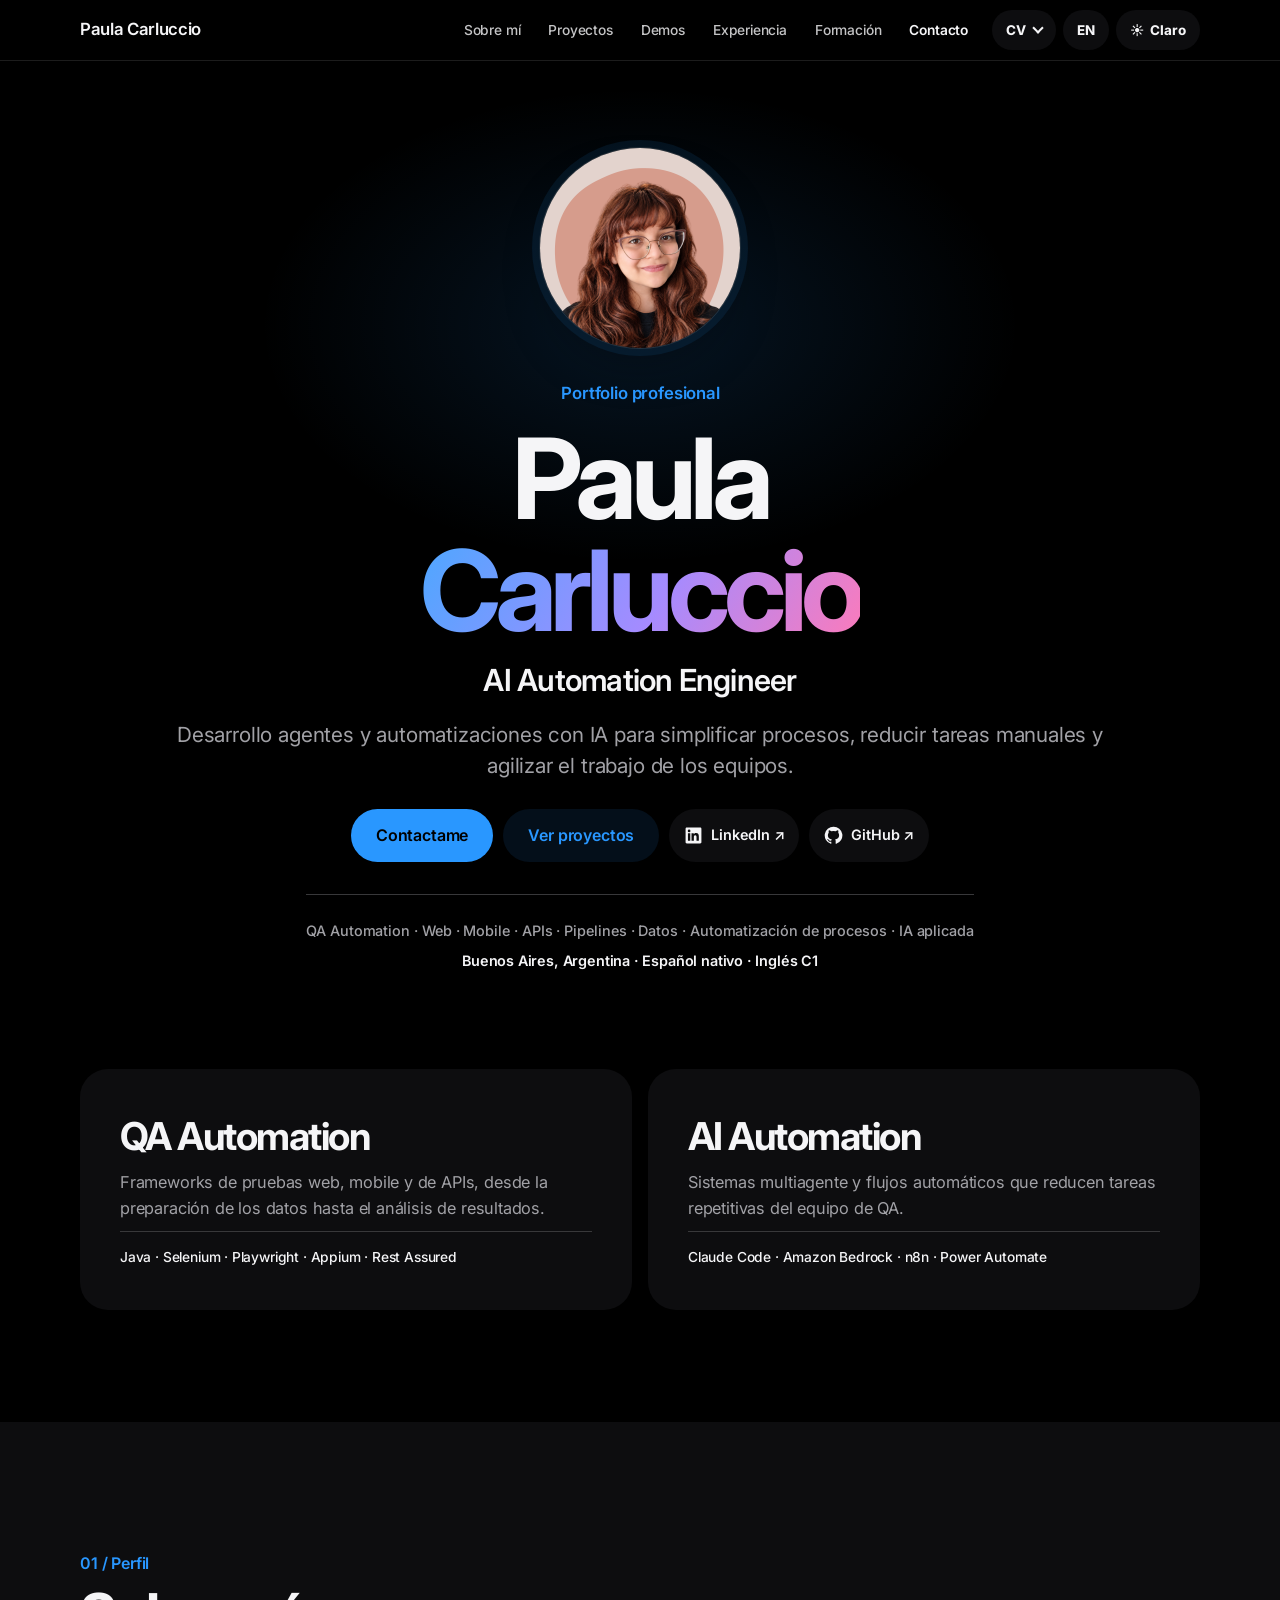
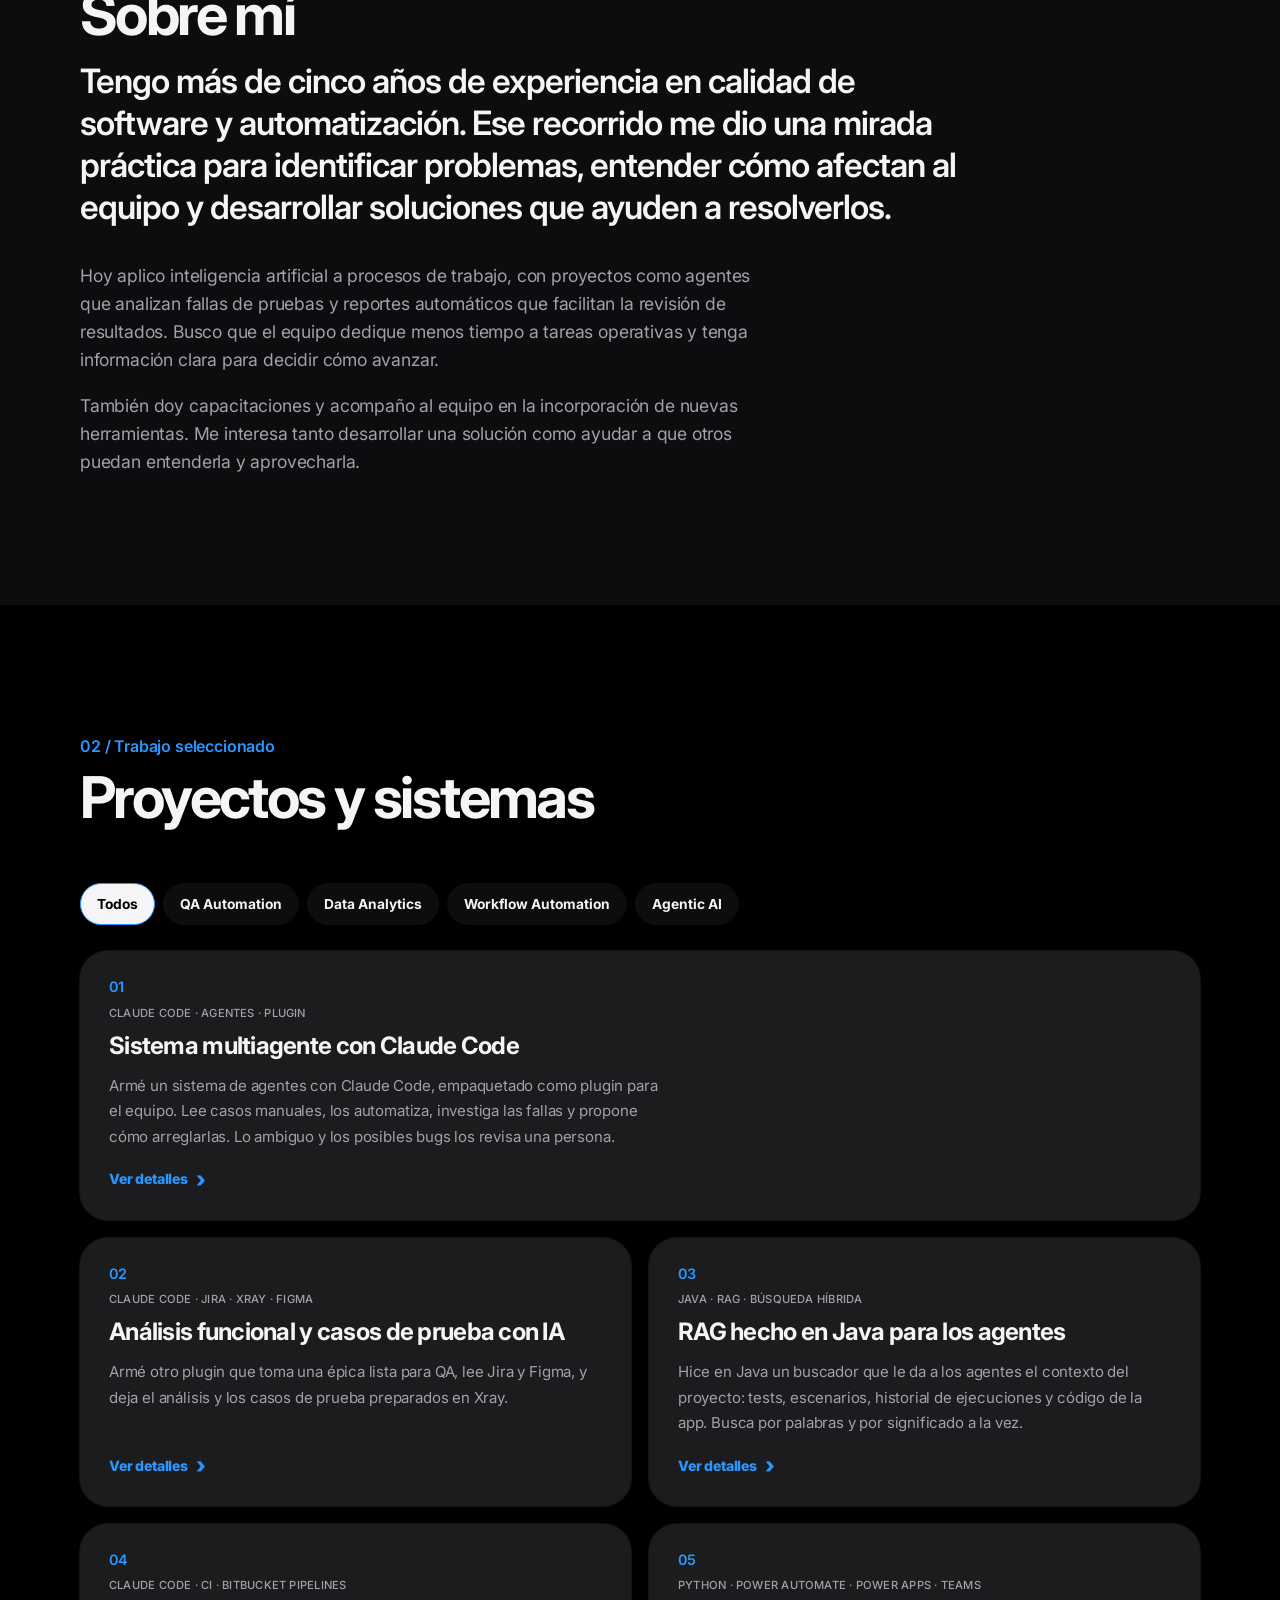
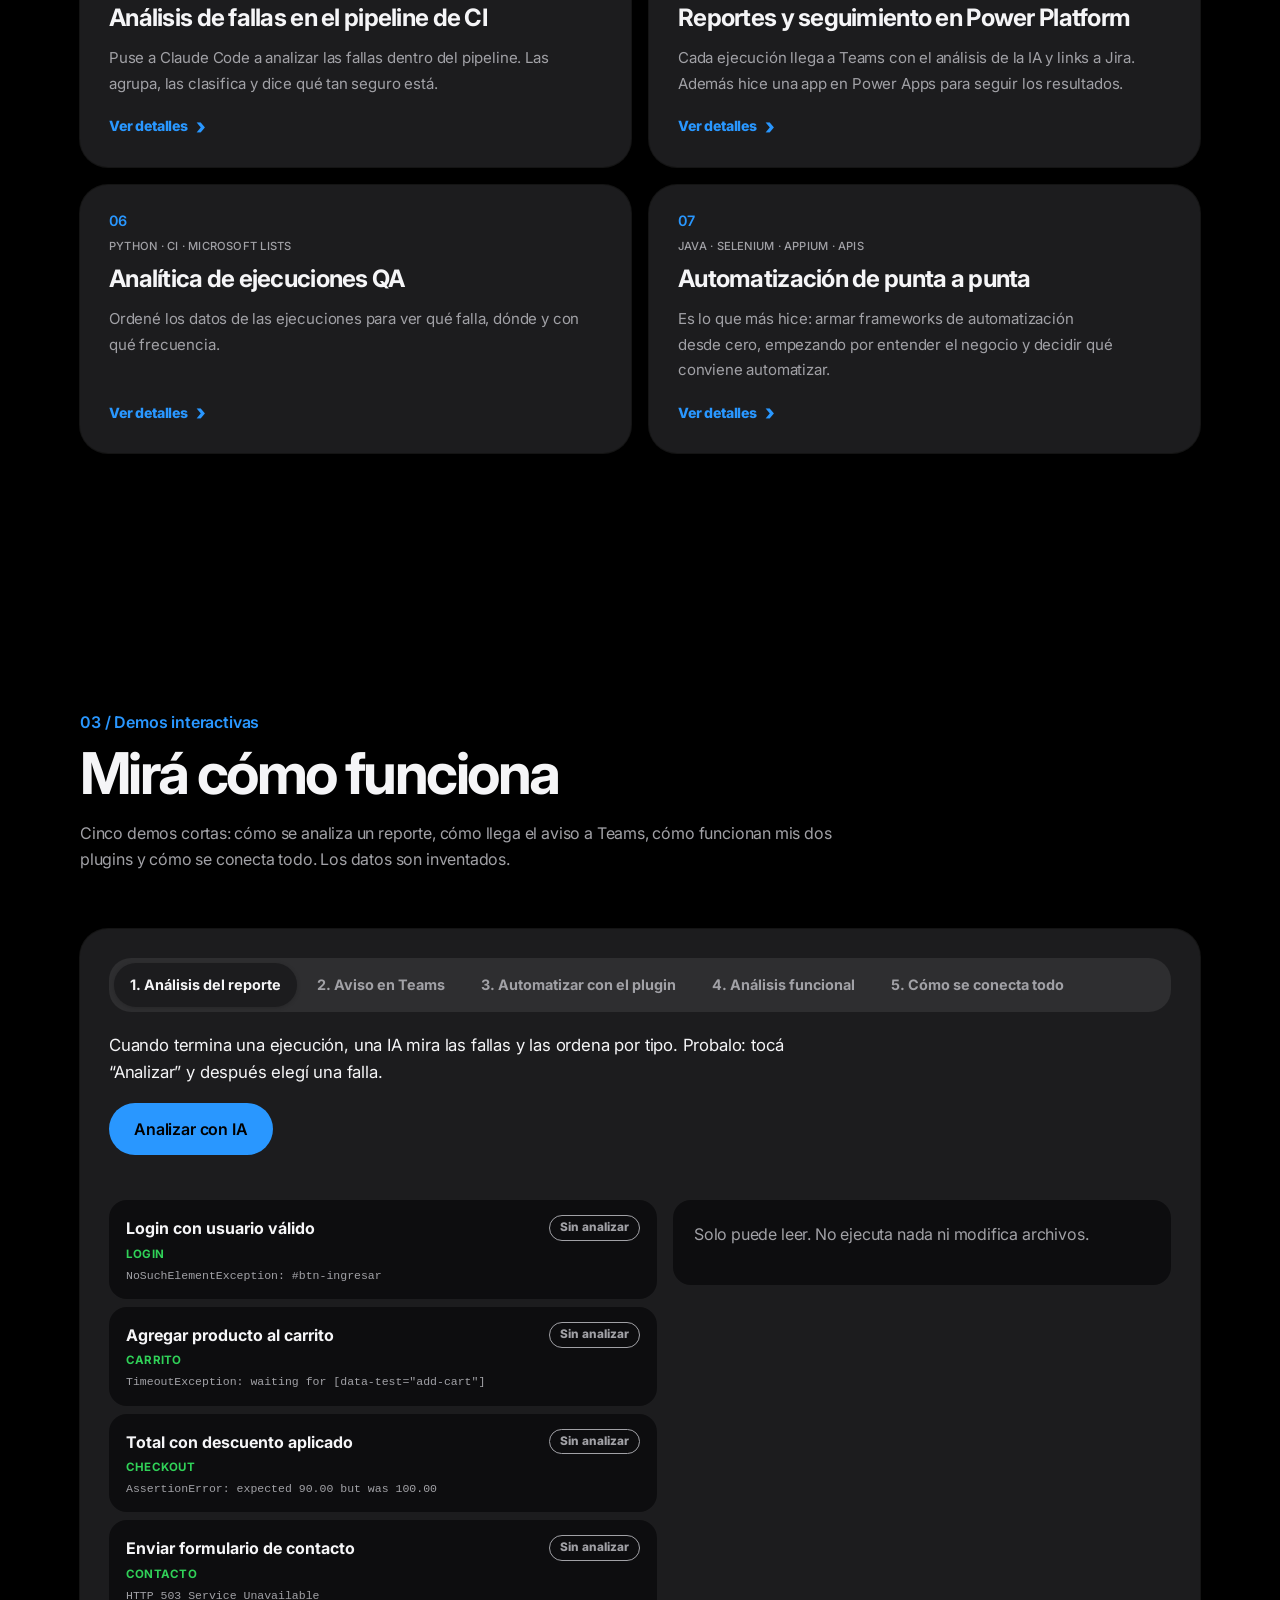
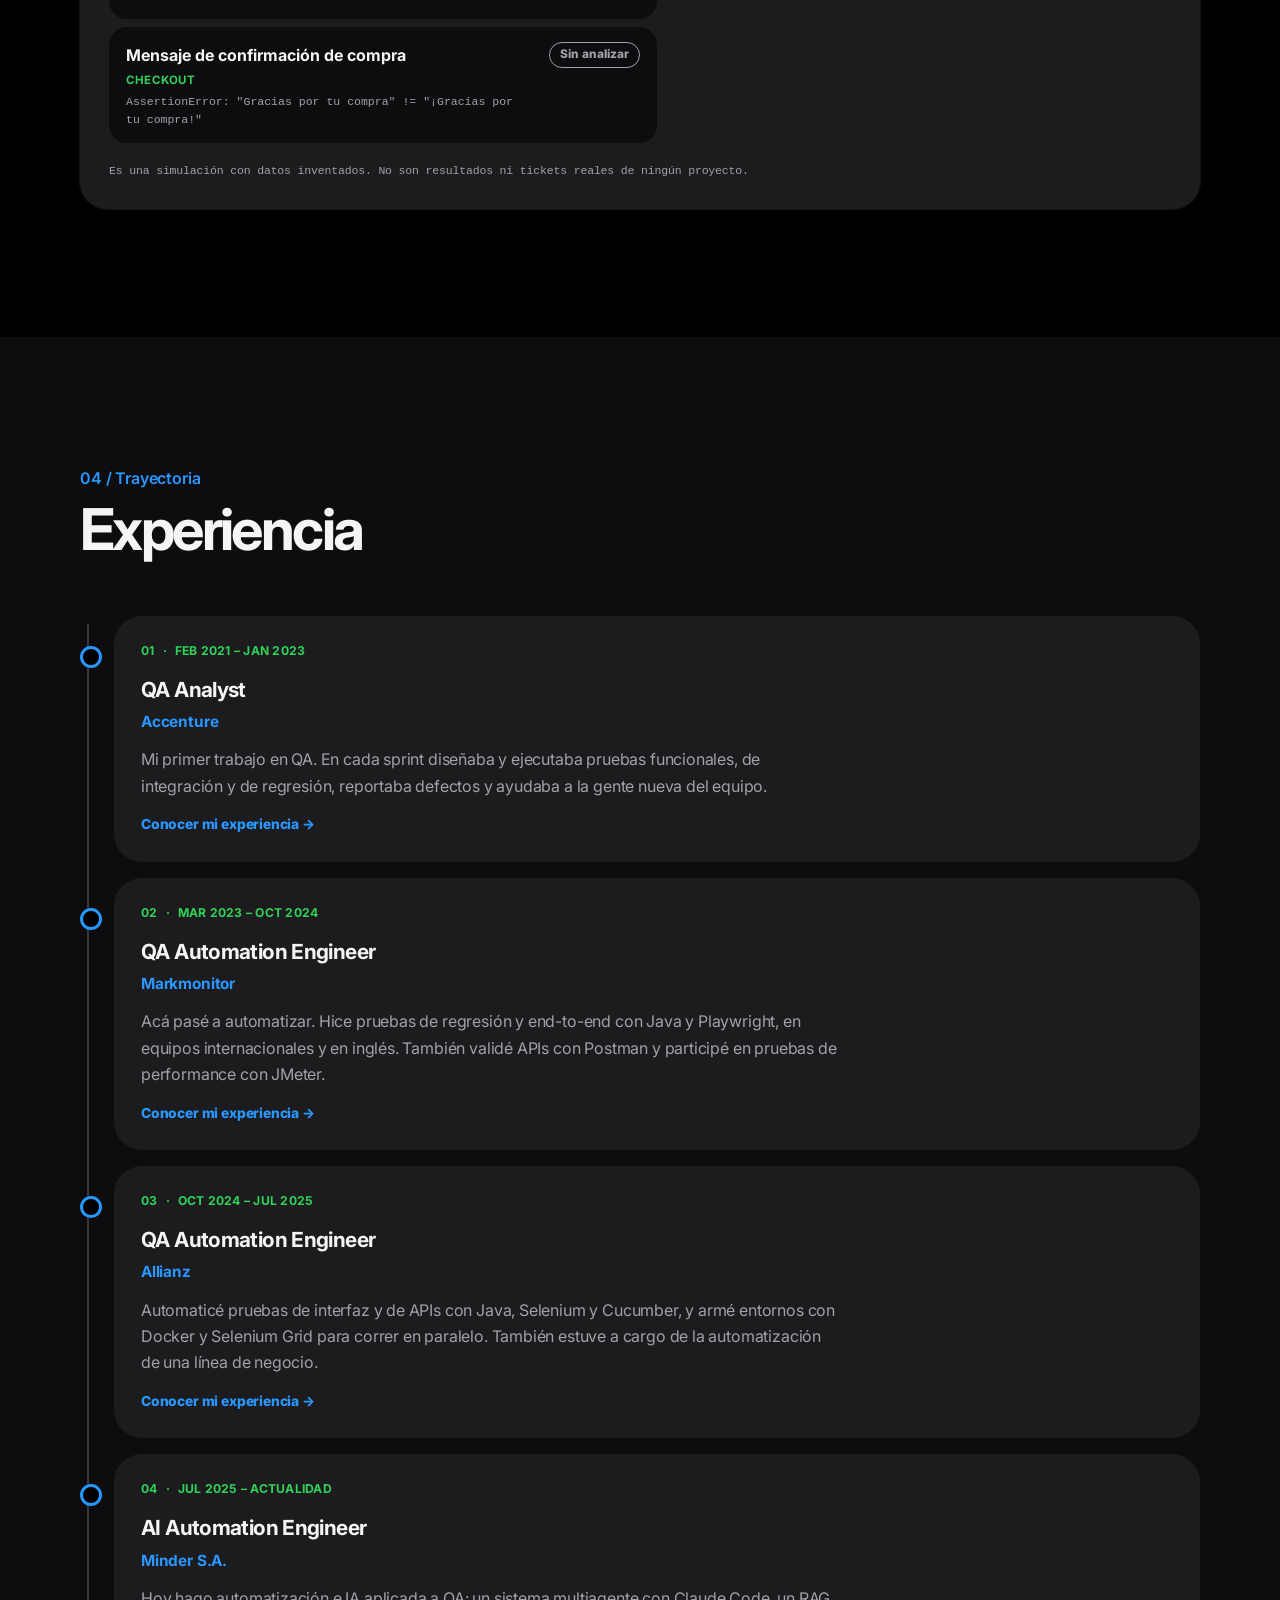
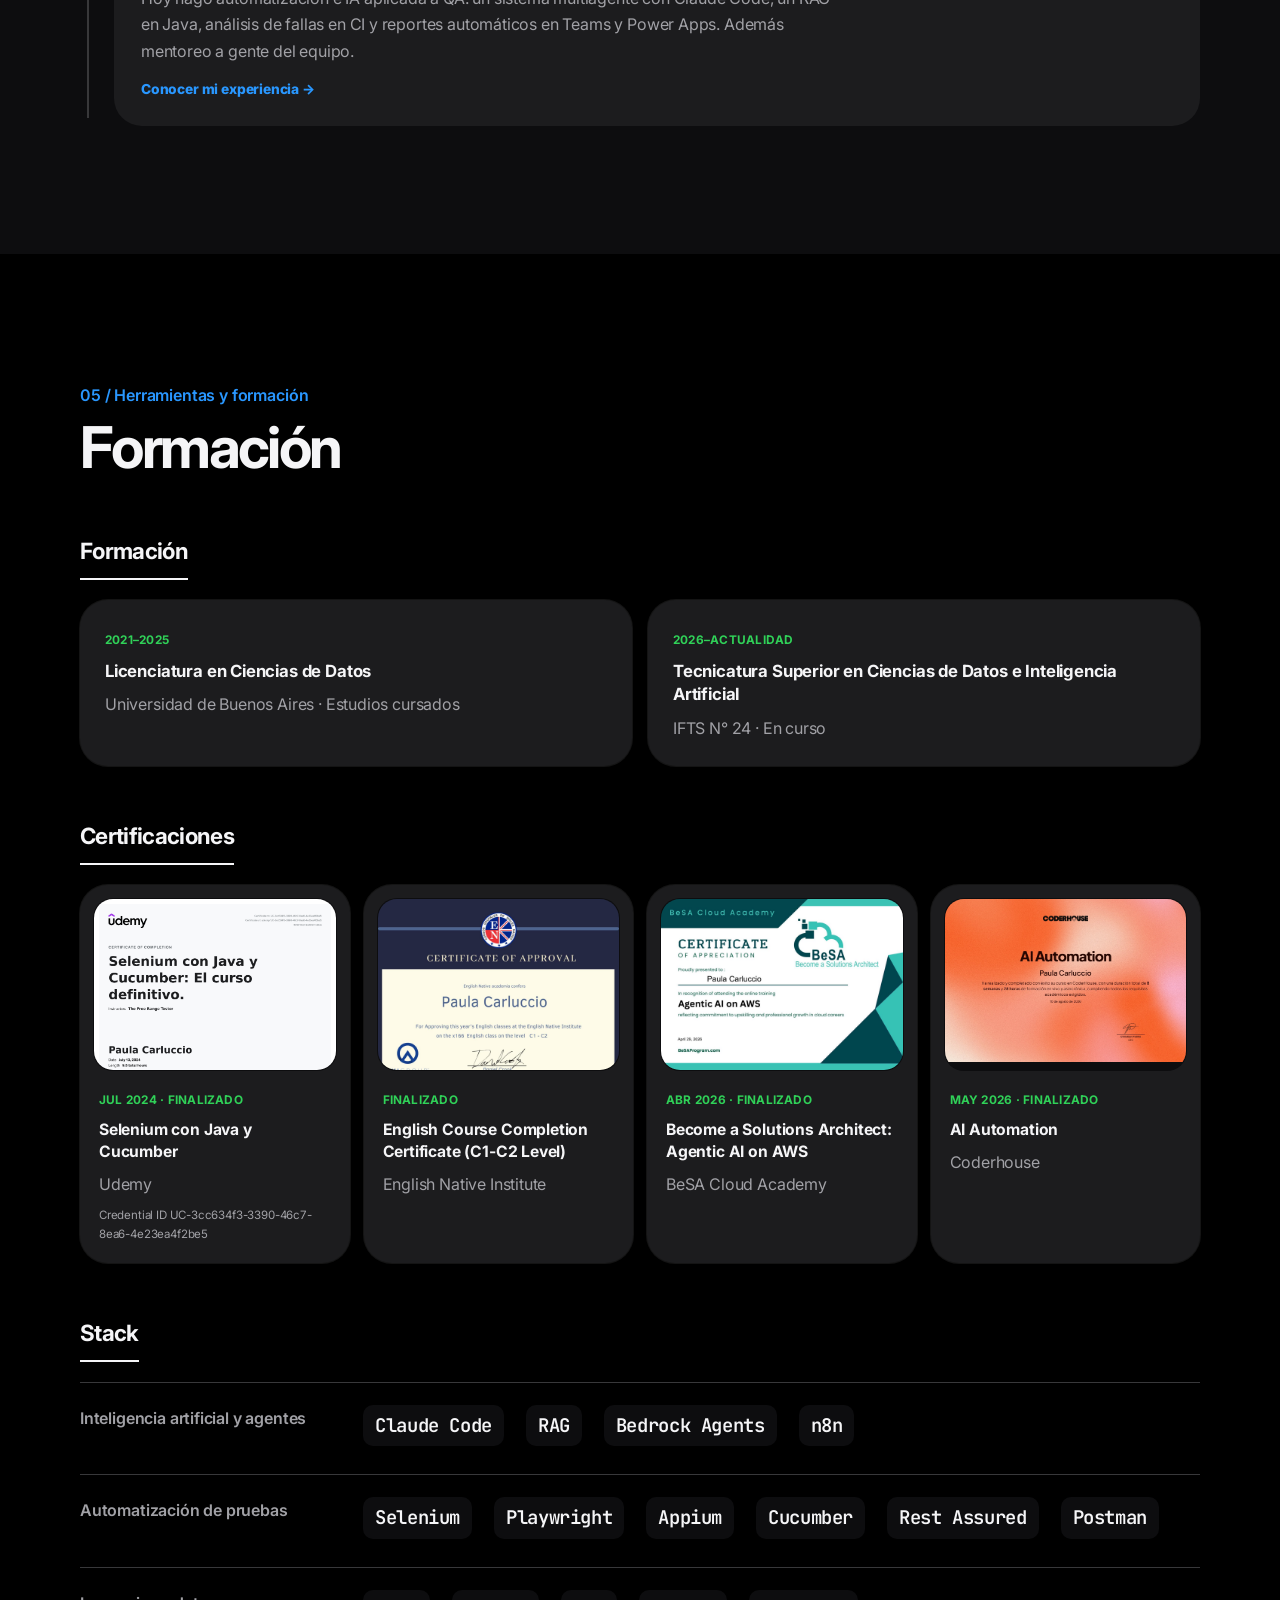
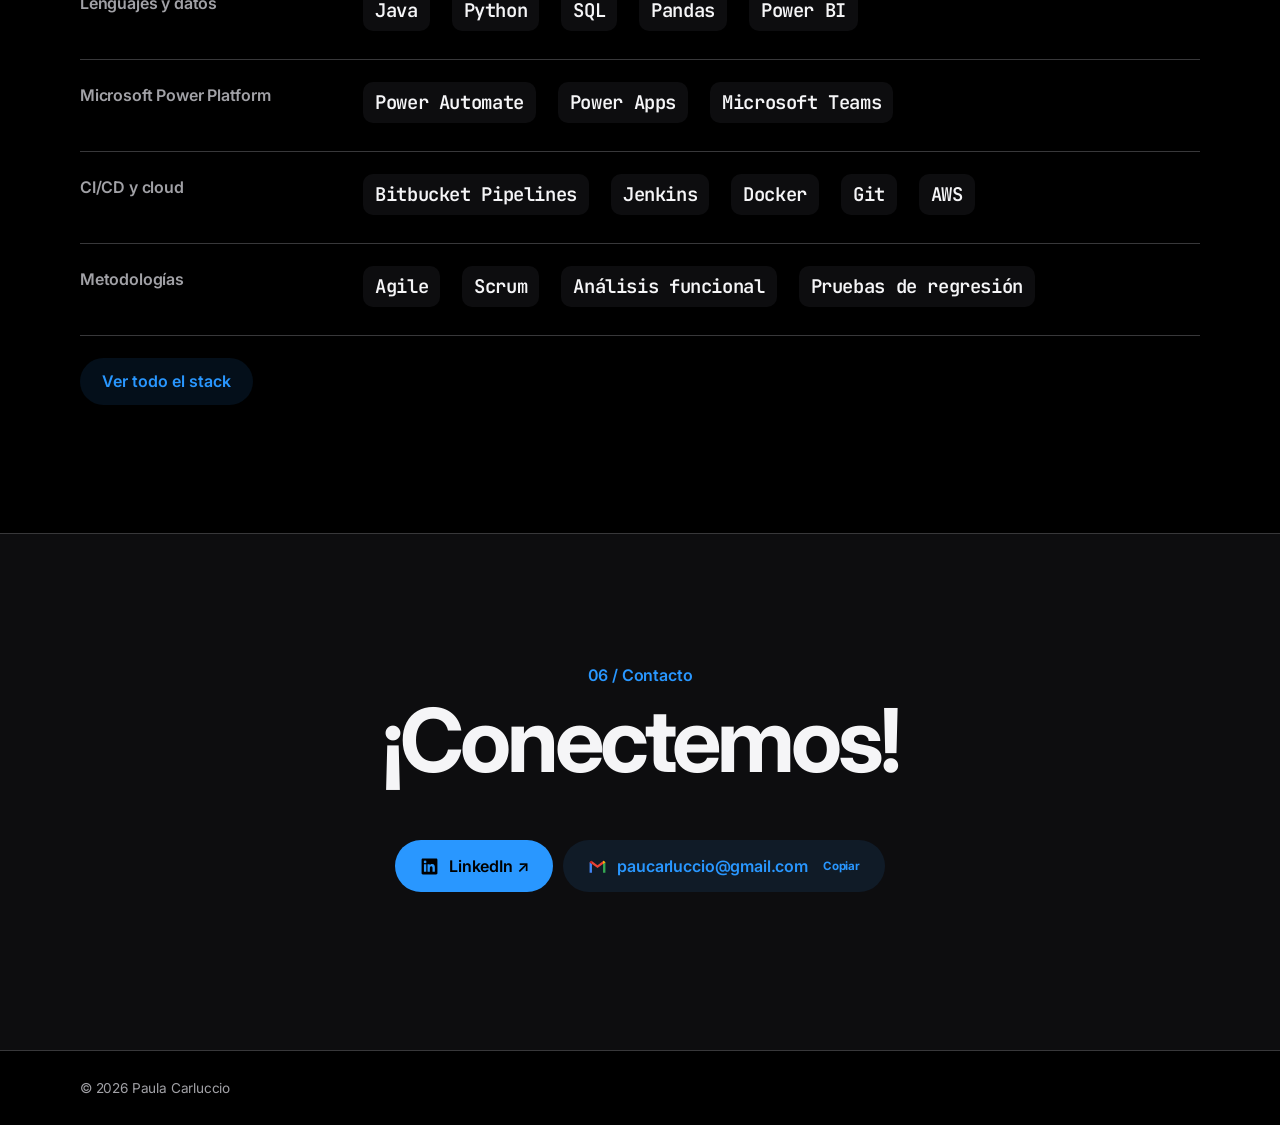
==== commit ac1d3603: "Ajustes de textos, proyectos en panel, certificados y hero Co-Authored-By: Claude Sonnet 5.5 <norepl" ====
--- a/index.html
+++ b/index.html
@@ -6,7 +6,7 @@
     <meta name="theme-color" content="#14101a" />
     <meta
       name="description"
-      content="Paula Carluccio, QA Automation y AI Automation. Frameworks de pruebas, sistemas multiagente y automatización de procesos."
+      content="Paula Carluccio, AI Automation Engineer. Frameworks de pruebas, sistemas multiagente y automatización de procesos."
     />
 
     <!-- Social sharing -->
@@ -15,7 +15,7 @@
     <meta property="og:site_name" content="Paula Carluccio" />
     <meta
       property="og:title"
-      content="Paula Carluccio | QA Automation &amp; AI Automation"
+      content="Paula Carluccio | AI Automation Engineer"
     />
     <meta
       property="og:description"
@@ -35,9 +35,9 @@
     <meta property="og:image:height" content="630" />
     <meta
       property="og:image:alt"
-      content="Paula Carluccio | QA Automation &amp; AI Automation"
-    />
-    <title>Paula Carluccio | QA Automation &amp; AI Automation</title>
+      content="Paula Carluccio | AI Automation Engineer"
+    />
+    <title>Paula Carluccio | AI Automation Engineer</title>
     <link rel="canonical" href="https://paulacarluccio.com.ar/" />
     <link rel="preconnect" href="https://fonts.googleapis.com" />
     <link rel="preconnect" href="https://fonts.gstatic.com" crossorigin />
@@ -154,17 +154,15 @@
               </p>
               <h1>Paula<br /><span>Carluccio</span></h1>
               <strong class="profile-heading" data-i18n="profileTitle"
-                >QA Automation &amp; AI Automation</strong
+                >AI Automation Engineer</strong
               >
-              <p class="lead" data-i18n="hero">Soy QA Automation y AI Automation Engineer, con más de 5 años en calidad de software. Hoy armo agentes con Claude Code, un RAG propio y reportes automáticos para que el equipo vea rápido qué falló y por qué.</p>
+              <p class="lead" data-i18n="hero">Desarrollo agentes y automatizaciones con IA para simplificar procesos, reducir tareas manuales y agilizar el trabajo de los equipos.</p>
               <div class="hero-actions">
                 <a class="btn primary" href="#contacto"
                   ><span data-i18n="ctaContact">Contactame</span></a
                 ><a class="btn ghost" href="#proyectos"
                   ><span data-i18n="ctaProjects">Ver proyectos</span></a
                 >
-              </div>
-              <div class="socials">
                 <a
                   class="social"
                   href="https://www.linkedin.com/in/paula-carluccio/"
@@ -190,7 +188,6 @@
             </div>
           <div class="pillars">
             <article class="pillar">
-              <span class="pillar-tag">01</span>
               <h2 data-i18n="pillarQaTitle">QA Automation</h2>
               <p data-i18n="pillarQaText">
                 Frameworks de pruebas web, mobile y de APIs, desde la preparación de los
@@ -201,7 +198,6 @@
               </p>
             </article>
             <article class="pillar">
-              <span class="pillar-tag">02</span>
               <h2 data-i18n="pillarAiTitle">AI Automation</h2>
               <p data-i18n="pillarAiText">
                 Sistemas multiagente y flujos automáticos que reducen tareas repetitivas
@@ -219,8 +215,9 @@
           <div class="sectionhead">
             <span class="label" data-i18n="aboutLabel">01 / Perfil</span>
             <h2 data-i18n="aboutTitle">Sobre mí</h2>
-            <p data-i18n="aboutText">Empecé en QA en 2021 y desde el primer día quise programar. Me gusta entender el problema, buscar cómo resolverlo y aprender lo que haga falta para hacerlo.</p>
-            <p data-i18n="aboutText2">Con el tiempo me fui metiendo en datos e inteligencia artificial. Soy curiosa, constante y me gusta proponer mejoras sin que me las pidan. Hoy estudio la Tecnicatura en Ciencias de Datos e Inteligencia Artificial.</p>
+            <p data-i18n="aboutText">Tengo más de cinco años de experiencia en calidad de software y automatización. Ese recorrido me dio una mirada práctica para identificar problemas, entender cómo afectan al equipo y desarrollar soluciones que ayuden a resolverlos.</p>
+            <p data-i18n="aboutText2">Hoy aplico inteligencia artificial a procesos de trabajo, con proyectos como agentes que analizan fallas de pruebas y reportes automáticos que facilitan la revisión de resultados. Busco que el equipo dedique menos tiempo a tareas operativas y tenga información clara para decidir cómo avanzar.</p>
+            <p data-i18n="aboutText3">También doy capacitaciones y acompaño al equipo en la incorporación de nuevas herramientas. Me interesa tanto desarrollar una solución como ayudar a que otros puedan entenderla y aprovecharla.</p>
           </div>
         </section>
         <!-- Proyectos y filtros -->
@@ -245,9 +242,9 @@
           <div class="grid">
 <details class="card project-card featured" data-tags="ai"><summary><span class="meta" data-i18n="p3Meta">Claude Code · Agentes · Plugin</span><h3 data-i18n="p3Title">Sistema multiagente con Claude Code</h3><p data-i18n="p3Summary">Armé un sistema de agentes con Claude Code, empaquetado como plugin para el equipo. Lee casos manuales, los automatiza, investiga las fallas y propone cómo arreglarlas. Lo ambiguo y los posibles bugs los revisa una persona.</p><span class="project-toggle" data-i18n="more">Ver detalles</span></summary><div class="detail"><p data-i18n="p3a">Mantener las automatizaciones lleva mucho tiempo. Cuando cambia algo en la pantalla, el test falla y alguien tiene que investigar qué pasó. Muchas veces es una tarea repetitiva.</p><p data-i18n="p3b">Con el plugin, los agentes hacen ese trabajo primero. Con /qa-create automatizan un caso manual: buscan qué ya existe para reutilizar, escriben lo que falta, compilan y lo validan con varias corridas. Con /qa-repair y /qa-locators diagnostican las fallas y arreglan solo las que son de automation. Si es un bug del producto, no tocan el test.</p><p data-i18n="p3c">Antes, el análisis de la regresión de cada release podía llevar varios días. Ahora lo tenemos apenas termina la ejecución. La IA separa las fallas por cambios de locators de los posibles bugs, y el equipo mira primero lo que importa.</p></div></details>
 <details class="card project-card" data-tags="ai"><summary><span class="meta" data-i18n="p7Meta">Claude Code · Jira · Xray · Figma</span><h3 data-i18n="p7Title">Análisis funcional y casos de prueba con IA</h3><p data-i18n="p7Summary">Armé otro plugin que toma una épica lista para QA, lee Jira y Figma, y deja el análisis y los casos de prueba preparados en Xray.</p><span class="project-toggle" data-i18n="more">Ver detalles</span></summary><div class="detail"><p data-i18n="p7a">Cuando una épica queda lista para QA, el plugin lee todo lo que tiene en Jira y mira las pantallas en Figma. Con eso crea un ticket de análisis funcional: de qué se trata, las historias con sus criterios y los puntos que hay que aclarar con la PO.</p><p data-i18n="p7b">También escribe los casos en Xray, en Gherkin: uno por funcionalidad y con una sola validación cada uno. Quedan en una carpeta “Por revisar”. No cambia nada de los tickets originales, solo los lee.</p><p data-i18n="p7c">Las decisiones siguen siendo del equipo: aprobar, ejecutar o automatizar lo decide una persona.</p></div></details>
-<details class="card project-card" data-tags="ai"><summary><span class="meta" data-i18n="p5Meta">Java · RAG · Contexto para agentes</span><h3 data-i18n="p5Title">RAG propio para los agentes</h3><p data-i18n="p5Summary">Hice en Java un sistema RAG que le da a los agentes el contexto del proyecto: tests existentes, escenarios, historial de ejecuciones y código de la app.</p><span class="project-toggle" data-i18n="more">Ver detalles</span></summary><div class="detail"><p data-i18n="p5a">Para analizar bien una falla, un agente tiene que conocer el proyecto. El RAG le acerca eso: los tests que ya existen, los escenarios, el historial de ejecuciones y el código de la aplicación.</p><p data-i18n="p5b">El código de la aplicación es de solo lectura: los agentes lo consultan, no lo modifican.</p></div></details>
+<details class="card project-card" data-tags="ai"><summary><span class="meta" data-i18n="p5Meta">Java · RAG · Búsqueda híbrida</span><h3 data-i18n="p5Title">RAG hecho en Java para los agentes</h3><p data-i18n="p5Summary">Hice en Java un buscador que le da a los agentes el contexto del proyecto: tests, escenarios, historial de ejecuciones y código de la app. Busca por palabras y por significado a la vez.</p><span class="project-toggle" data-i18n="more">Ver detalles</span></summary><div class="detail"><p data-i18n="p5a">Para analizar bien una falla, un agente tiene que conocer el proyecto. Este buscador le acerca lo que necesita: los steps y las pages que ya existen, los escenarios, el historial de ejecuciones y el código de la aplicación.</p><p data-i18n="p5b">Busca de dos formas y junta los resultados: por palabras (BM25) y por significado, con embeddings de un modelo que corre en mi propia máquina con Ollama. Si el modelo no está disponible, sigue funcionando solo con palabras.</p><p data-i18n="p5c">Está escrito en un solo archivo Java, sin librerías de afuera. El código de la aplicación es de solo lectura: los agentes lo consultan, no lo modifican.</p></div></details>
 <details class="card project-card" data-tags="ai"><summary><span class="meta" data-i18n="p6Meta">Claude Code · CI · Bitbucket Pipelines</span><h3 data-i18n="p6Title">Análisis de fallas en el pipeline de CI</h3><p data-i18n="p6Summary">Puse a Claude Code a analizar las fallas dentro del pipeline. Las agrupa, las clasifica y dice qué tan seguro está.</p><span class="project-toggle" data-i18n="more">Ver detalles</span></summary><div class="detail"><p data-i18n="p6a">Cuando termina una ejecución, el análisis corre solo dentro del pipeline. Agrupa las fallas parecidas, mira la captura de pantalla, cómo está armada la página y el registro de la ejecución, y las clasifica: locator que cambió, posible bug del producto o problema de ambiente. También dice qué tan seguro está.</p><p data-i18n="p6b">Trabaja con permisos de solo lectura y tiene un respaldo con reglas, así que el reporte sale aunque la IA no responda.</p></div></details>
-<details class="card project-card" data-tags="processes"><summary><span class="meta" data-i18n="p2Meta">Python · Power Automate · Power Apps · Teams</span><h3 data-i18n="p2Title">Reportes y seguimiento en Power Platform</h3><p data-i18n="p2Summary">Cada ejecución llega a Teams con el análisis de la IA y links a Jira. Además hice una app en Power Apps para seguir los resultados.</p><span class="project-toggle" data-i18n="more">Ver detalles</span></summary><div class="detail"><p data-i18n="p2a">Antes, para saber cómo había salido una ejecución, teníamos que entrar al pipeline, bajar el reporte y revisarlo a mano. Llevaba tiempo y era más difícil seguir los casos que habían fallado.</p><p data-i18n="p2b">Propuse automatizar ese seguimiento con Python y Power Automate. Ahora, cuando termina el pipeline, el equipo recibe en Teams un resumen con el análisis de la IA y los links a Jira. Los resultados también se guardan solos en una base de datos, donde revisamos las fallas y anotamos su seguimiento.</p><p data-i18n="p2c">Además hice una app en Power Apps para ver los resultados por build, las fallas por módulo y los bugs conocidos.</p></div></details>
+<details class="card project-card" data-tags="processes"><summary><span class="meta" data-i18n="p2Meta">Python · Power Automate · Power Apps · Teams</span><h3 data-i18n="p2Title">Reportes y seguimiento en Power Platform</h3><p data-i18n="p2Summary">Cada ejecución llega a Teams con el análisis de la IA y links a Jira. Además hice una app en Power Apps para seguir los resultados.</p><span class="project-toggle" data-i18n="more">Ver detalles</span></summary><div class="detail"><p data-i18n="p2a">Antes, para saber cómo había salido una ejecución, teníamos que entrar al pipeline, bajar el reporte y revisarlo a mano. Llevaba tiempo y era más difícil seguir los casos que habían fallado.</p><p data-i18n="p2b">Le propuse al equipo automatizar ese seguimiento con Python y Power Automate. Ahora, cuando termina el pipeline, el equipo recibe en Teams un resumen con el análisis de la IA y los links a Jira. Los resultados también se guardan solos en una base de datos, donde revisamos las fallas y anotamos su seguimiento.</p><p data-i18n="p2c">Además hice una app en Power Apps para ver los resultados por build, las fallas por módulo y los bugs conocidos.</p></div></details>
 <details class="card project-card" data-tags="python"><summary><span class="meta">Python · CI · Microsoft Lists</span><h3 data-i18n="p1Title">Analítica de ejecuciones QA</h3><p data-i18n="p1Summary">Ordené los datos de las ejecuciones para ver qué falla, dónde y con qué frecuencia.</p><span class="project-toggle" data-i18n="more">Ver detalles</span></summary><div class="detail"><p data-i18n="p1a">Los resultados estaban repartidos en varios reportes. Era difícil compararlos y ver qué pasaba con el tiempo.</p><p data-i18n="p1b">Armé un proceso que toma los resultados de cada ejecución, se queda con lo que sirve, lo ordena y lo guarda en una base de datos. También resolví los reintentos: un mismo caso no se registra dos veces ni cambia los números.</p><p data-i18n="p1c">Ahora puedo ver cada ejecución por módulo y tipo de usuario, revisar las fallas y detectar las que se repiten. Aprovechamos datos que las automatizaciones ya generaban para decidir mejor.</p></div></details>
 <details class="card project-card" data-tags="java"><summary><span class="meta">Java · Selenium · Appium · APIs</span><h3 data-i18n="p4Title">Automatización de punta a punta</h3><p data-i18n="p4Summary">Es lo que más hice: armar frameworks de automatización desde cero, empezando por entender el negocio y decidir qué conviene automatizar.</p><span class="project-toggle" data-i18n="more">Ver detalles</span></summary><div class="detail"><p data-i18n="p4a">La automatización de pruebas es donde más experiencia tengo. Puedo armar un framework desde cero: primero entiendo cómo funciona el producto, sus reglas de negocio y qué necesita validar el equipo.</p><p data-i18n="p4b">Después decido qué conviene automatizar y cómo ordenar las pruebas. Escribo el código para que sea claro, fácil de mantener y pueda crecer con el producto.</p><p data-i18n="p4c">Trabajé en automatización web, mobile y de APIs, desde preparar los datos hasta analizar los resultados.</p><p data-i18n="p4d">También armé pipelines de CI/CD en Bitbucket Pipelines, con ejecución en paralelo, reintentos y controles de calidad, y mentoreo a gente del equipo de QA.</p></div></details>
           </div>
@@ -316,9 +313,9 @@
                   <span class="step">04</span><span aria-hidden="true">·</span
                   ><span class="date" data-i18n="date1">Jul 2025 – actualidad</span>
                 </div>
-                <h3 data-i18n="roleMinder">AI Automation Engineer (QA Automation)</h3>
+                <h3 data-i18n="roleMinder">AI Automation Engineer</h3>
                 <h4>Minder S.A.</h4>
-                <p data-i18n="careerTulegajo">Hoy hago automatización e IA aplicada a QA: un sistema multiagente con Claude Code, un RAG propio, análisis de fallas en CI y reportes automáticos en Teams y Power Apps. Además mentoreo a gente del equipo.</p>
+                <p data-i18n="careerTulegajo">Hoy hago automatización e IA aplicada a QA: un sistema multiagente con Claude Code, un RAG en Java, análisis de fallas en CI y reportes automáticos en Teams y Power Apps. Además mentoreo a gente del equipo.</p>
                 <span class="read-more" data-i18n="readExperience"
                   >Conocer mi experiencia →</span
                 >
@@ -332,7 +329,7 @@
             <span class="label" data-i18n="skillsLabel"
               >05 / Herramientas y formación</span
             >
-            <h2 data-i18n="skillsTitle">Lo que uso y estudio</h2>
+            <h2 data-i18n="skillsTitle">Formación</h2>
           </div>
           <div class="learning-block">
             <h3 data-i18n="education">Formación</h3>
@@ -432,7 +429,7 @@
                   <li>Claude Code</li><li>RAG</li><li>Bedrock Agents</li><li>n8n</li>
                 </ul>
                 <ul class="stack-more">
-                  <li>Amazon Bedrock</li><li data-i18n="multiagentSystems">Sistemas multiagente</li><li data-i18n="generativeAi">IA generativa</li>
+                  <li>Amazon Bedrock</li><li>Ollama</li><li>Embeddings</li><li data-i18n="multiagentSystems">Sistemas multiagente</li><li data-i18n="generativeAi">IA generativa</li>
                 </ul>
               </div>
               <div class="stack-row">
@@ -539,6 +536,10 @@
     >
       ↑
     </button>
+    <dialog class="project-modal" id="project-modal" aria-labelledby="project-modal-title">
+      <button class="modal-close" type="button" aria-label="Cerrar">×</button>
+      <div id="project-modal-body"></div>
+    </dialog>
     <dialog
       class="certificate-modal"
       id="certificate-modal"
--- a/assets/css/demos.css
+++ b/assets/css/demos.css
@@ -678,3 +678,218 @@
     grid-template-columns: 1fr;
   }
 }
+
+/* Project details: a calm sheet instead of expanding the grid */
+.project-toggle::after {
+  content: "›";
+  width: auto;
+  height: auto;
+  border: 0;
+  font-size: 1.4rem;
+  line-height: 1;
+  transition: transform 0.3s var(--ease);
+}
+.project-card:hover .project-toggle::after {
+  transform: translateX(4px);
+}
+.project-modal {
+  width: min(720px, calc(100% - 32px));
+  max-height: min(86dvh, 840px);
+  padding: clamp(26px, 4vw, 44px);
+  border: 0;
+  border-radius: 28px;
+  background: var(--surface);
+  color: var(--ink);
+  overflow: auto;
+  box-shadow:
+    0 0 0 1px rgb(128 128 128 / 0.22),
+    0 40px 90px -20px rgb(0 0 0 / 0.55);
+}
+.project-modal::backdrop {
+  background: rgb(0 0 0 / 0.45);
+  -webkit-backdrop-filter: blur(6px);
+  backdrop-filter: blur(6px);
+}
+.project-modal .meta {
+  display: block;
+  padding-right: 48px;
+  font-size: 0.78rem;
+  font-weight: 600;
+  letter-spacing: 0.04em;
+  text-transform: uppercase;
+  color: var(--muted);
+}
+.project-modal h2 {
+  margin: 10px 0 18px;
+  padding-right: 40px;
+  font-size: clamp(1.8rem, 4.5vw, 2.5rem);
+  line-height: 1.08;
+}
+.project-modal p {
+  max-width: 60ch;
+  margin: 0 0 16px;
+  font-size: 1.05rem;
+  line-height: 1.7;
+  color: var(--muted);
+}
+.project-modal .project-intro {
+  padding-bottom: 18px;
+  border-bottom: 1px solid var(--line);
+  font-size: 1.2rem;
+  line-height: 1.55;
+  color: var(--ink);
+}
+.project-modal .modal-close {
+  position: absolute;
+  top: 14px;
+  right: 14px;
+  display: grid;
+  place-items: center;
+  width: 38px;
+  height: 38px;
+  border-radius: 50%;
+  background: var(--soft);
+  font-size: 1.5rem;
+}
+@media (prefers-reduced-motion: no-preference) {
+  .project-modal[open] {
+    animation: sheet-in 0.4s var(--ease) both;
+  }
+}
+@keyframes sheet-in {
+  from {
+    opacity: 0;
+    transform: translateY(24px) scale(0.98);
+  }
+  to {
+    opacity: 1;
+    transform: none;
+  }
+}
+@media (max-width: 640px) {
+  .project-modal {
+    width: 100%;
+    max-width: none;
+    max-height: 90dvh;
+    margin: auto 0 0;
+    border-radius: 28px 28px 0 0;
+  }
+}
+
+/* CV button: quiet pill like the other controls, with a small arrow */
+.nav-cv {
+  display: inline-flex;
+  align-items: center;
+  gap: 8px;
+  background: var(--soft);
+  color: var(--ink);
+}
+.nav-cv::after {
+  content: "";
+  width: 6px;
+  height: 6px;
+  border-right: 2px solid currentColor;
+  border-bottom: 2px solid currentColor;
+  transform: translateY(-2px) rotate(45deg);
+  transition: transform 0.25s var(--ease);
+}
+.nav-cv[aria-expanded="true"]::after {
+  transform: translateY(1px) rotate(225deg);
+}
+.nav-cv:hover,
+.nav-cv[aria-expanded="true"] {
+  background: color-mix(in srgb, var(--ink) 11%, transparent);
+  color: var(--ink);
+}
+
+/* Certificates: side by side, full image visible, tap to enlarge */
+.certification-grid {
+  grid-template-columns: repeat(4, minmax(0, 1fr));
+  gap: 14px;
+  align-items: start;
+}
+.certificate-card {
+  gap: 14px;
+  padding: 12px 12px 18px;
+}
+.certificate-visual {
+  min-height: 0;
+  padding: 0;
+  cursor: zoom-in;
+  background: var(--soft);
+  transition: transform 0.3s var(--ease);
+}
+.certificate-visual:hover {
+  transform: scale(1.02);
+}
+.certificate-visual img {
+  width: 100%;
+  height: auto;
+  object-fit: contain;
+}
+.certificate-card h4 {
+  font-size: 0.98rem;
+}
+@media (max-width: 1000px) {
+  .certification-grid {
+    grid-template-columns: repeat(2, minmax(0, 1fr));
+  }
+}
+@media (max-width: 640px) {
+  .certification-grid {
+    display: flex;
+    gap: 12px;
+    margin-inline: -16px;
+    padding: 4px 16px 12px;
+    overflow-x: auto;
+    scroll-snap-type: x mandatory;
+    scrollbar-width: none;
+  }
+  .certification-grid::-webkit-scrollbar {
+    display: none;
+  }
+  .certification-grid .certificate-card {
+    flex: 0 0 78%;
+    scroll-snap-align: center;
+  }
+}
+.certification-grid {
+  align-items: stretch;
+}
+.certificate-visual {
+  aspect-ratio: 1.41 / 1;
+}
+.certificate-visual img {
+  height: 100%;
+  object-fit: contain;
+}
+
+/* Hero: all actions in one row, and the details line uses the width available */
+.hero-actions {
+  max-width: 760px;
+  gap: 10px;
+}
+.hero-actions .social {
+  min-height: 48px;
+}
+.profile-focus {
+  max-width: 62em;
+}
+@media (min-width: 900px) {
+  .profile-focus {
+    white-space: nowrap;
+  }
+}
+@media (max-width: 640px) {
+  .hero-actions .btn {
+    flex: 1 1 100%;
+  }
+  .hero-actions .social {
+    flex: 1 1 calc(50% - 5px);
+    justify-content: center;
+  }
+}
+
+.lead {
+  max-width: 46em;
+}
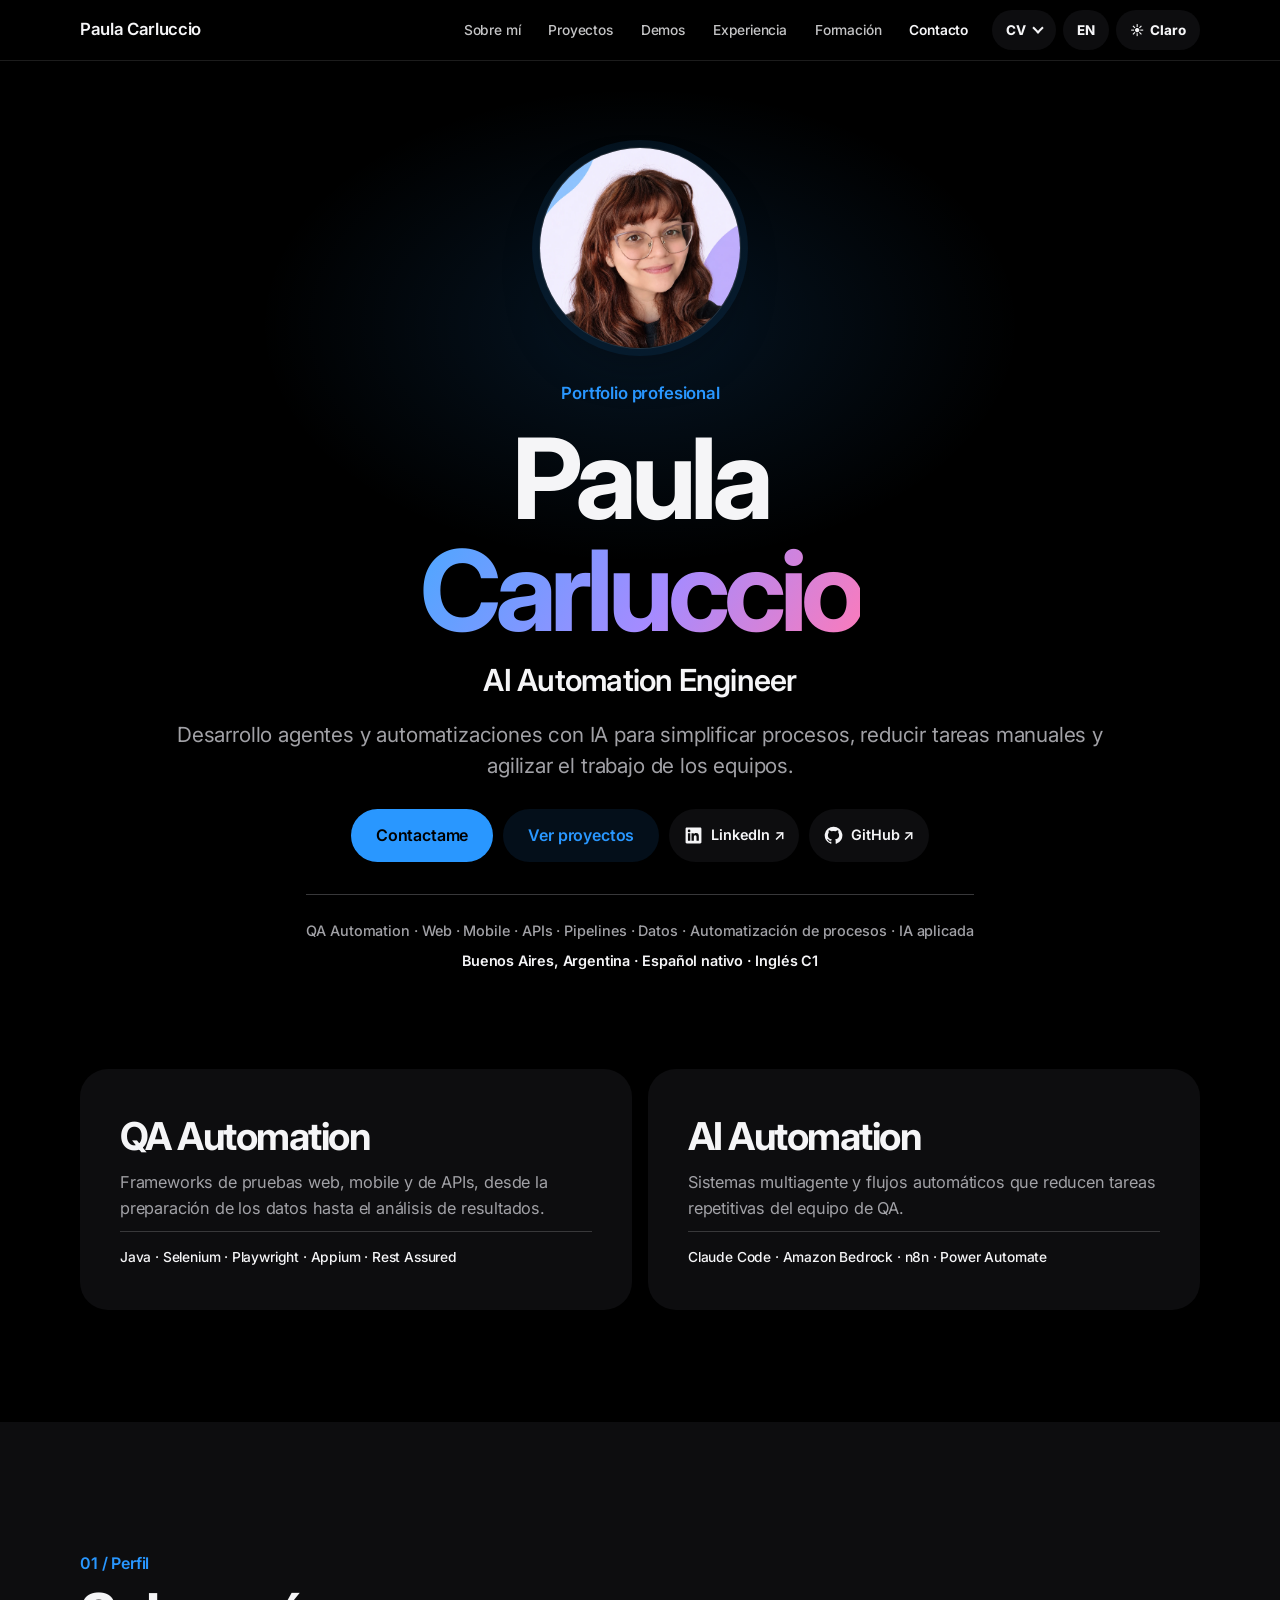
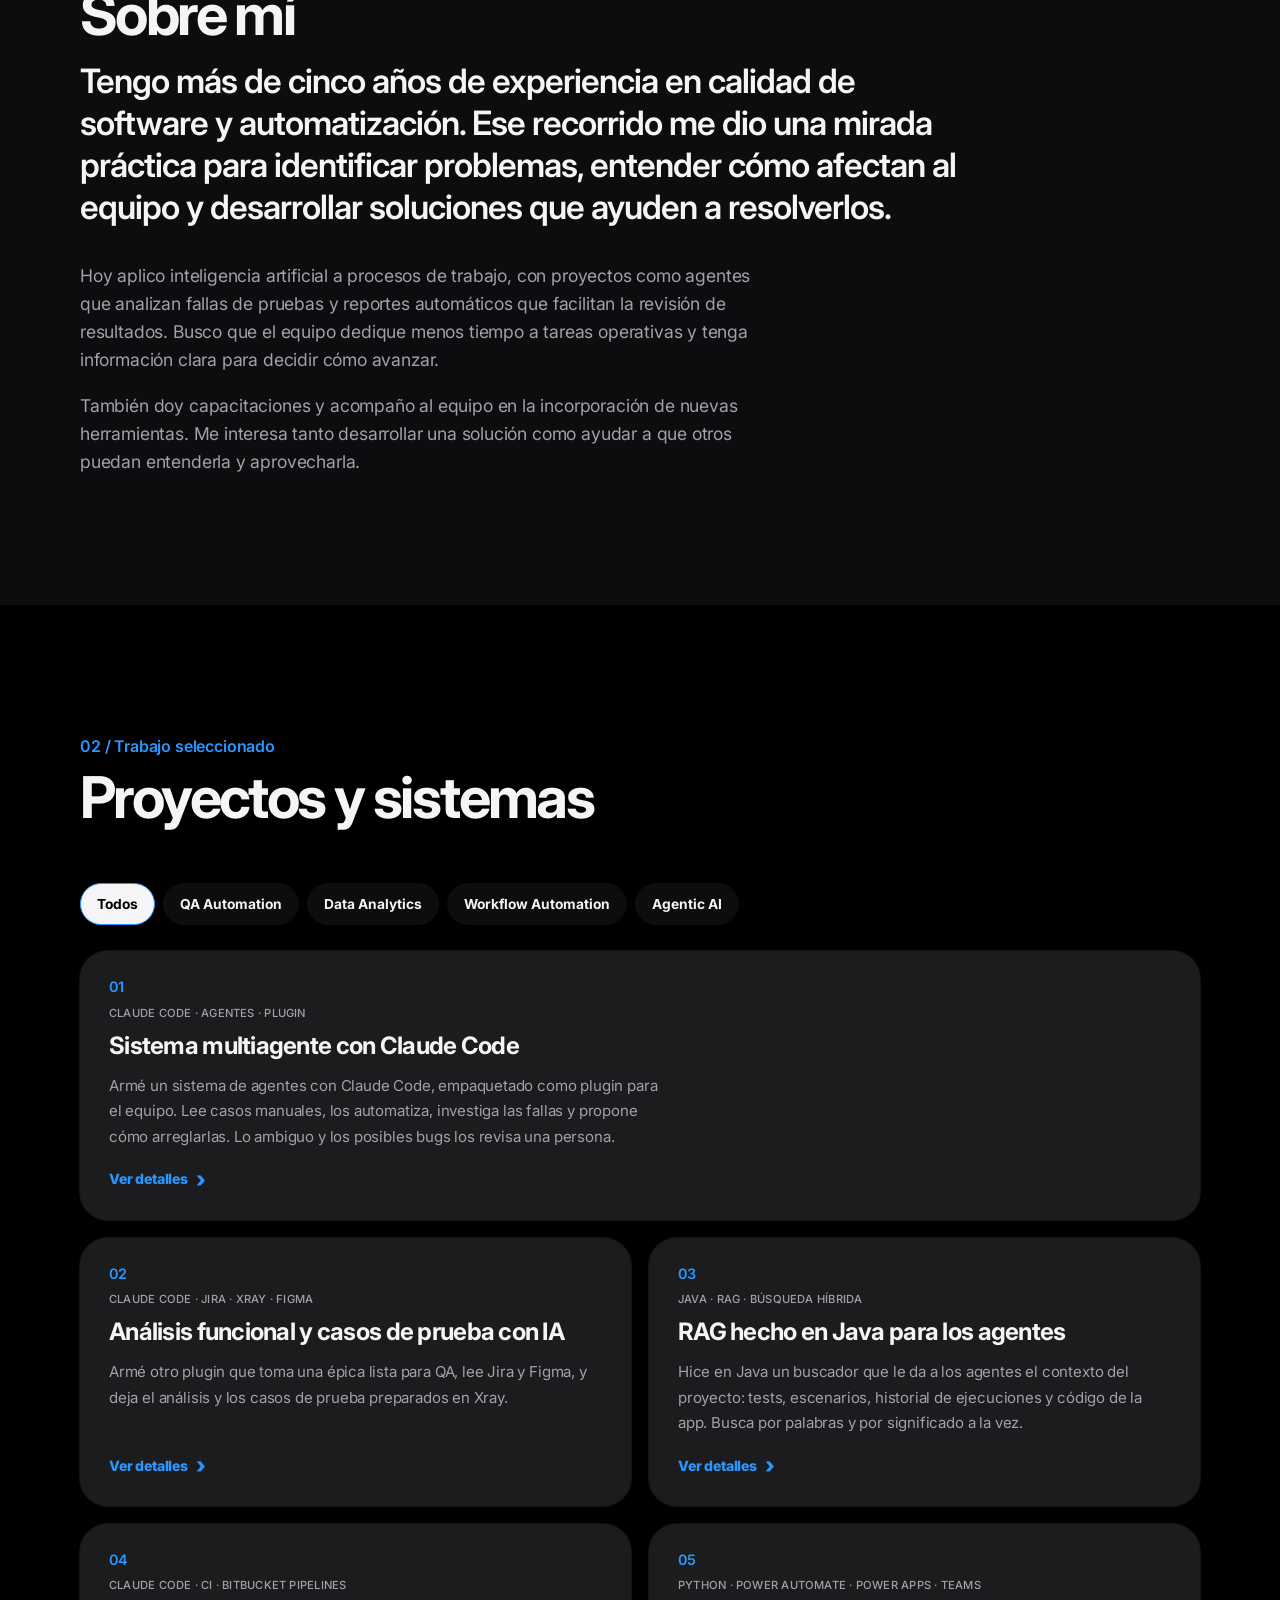
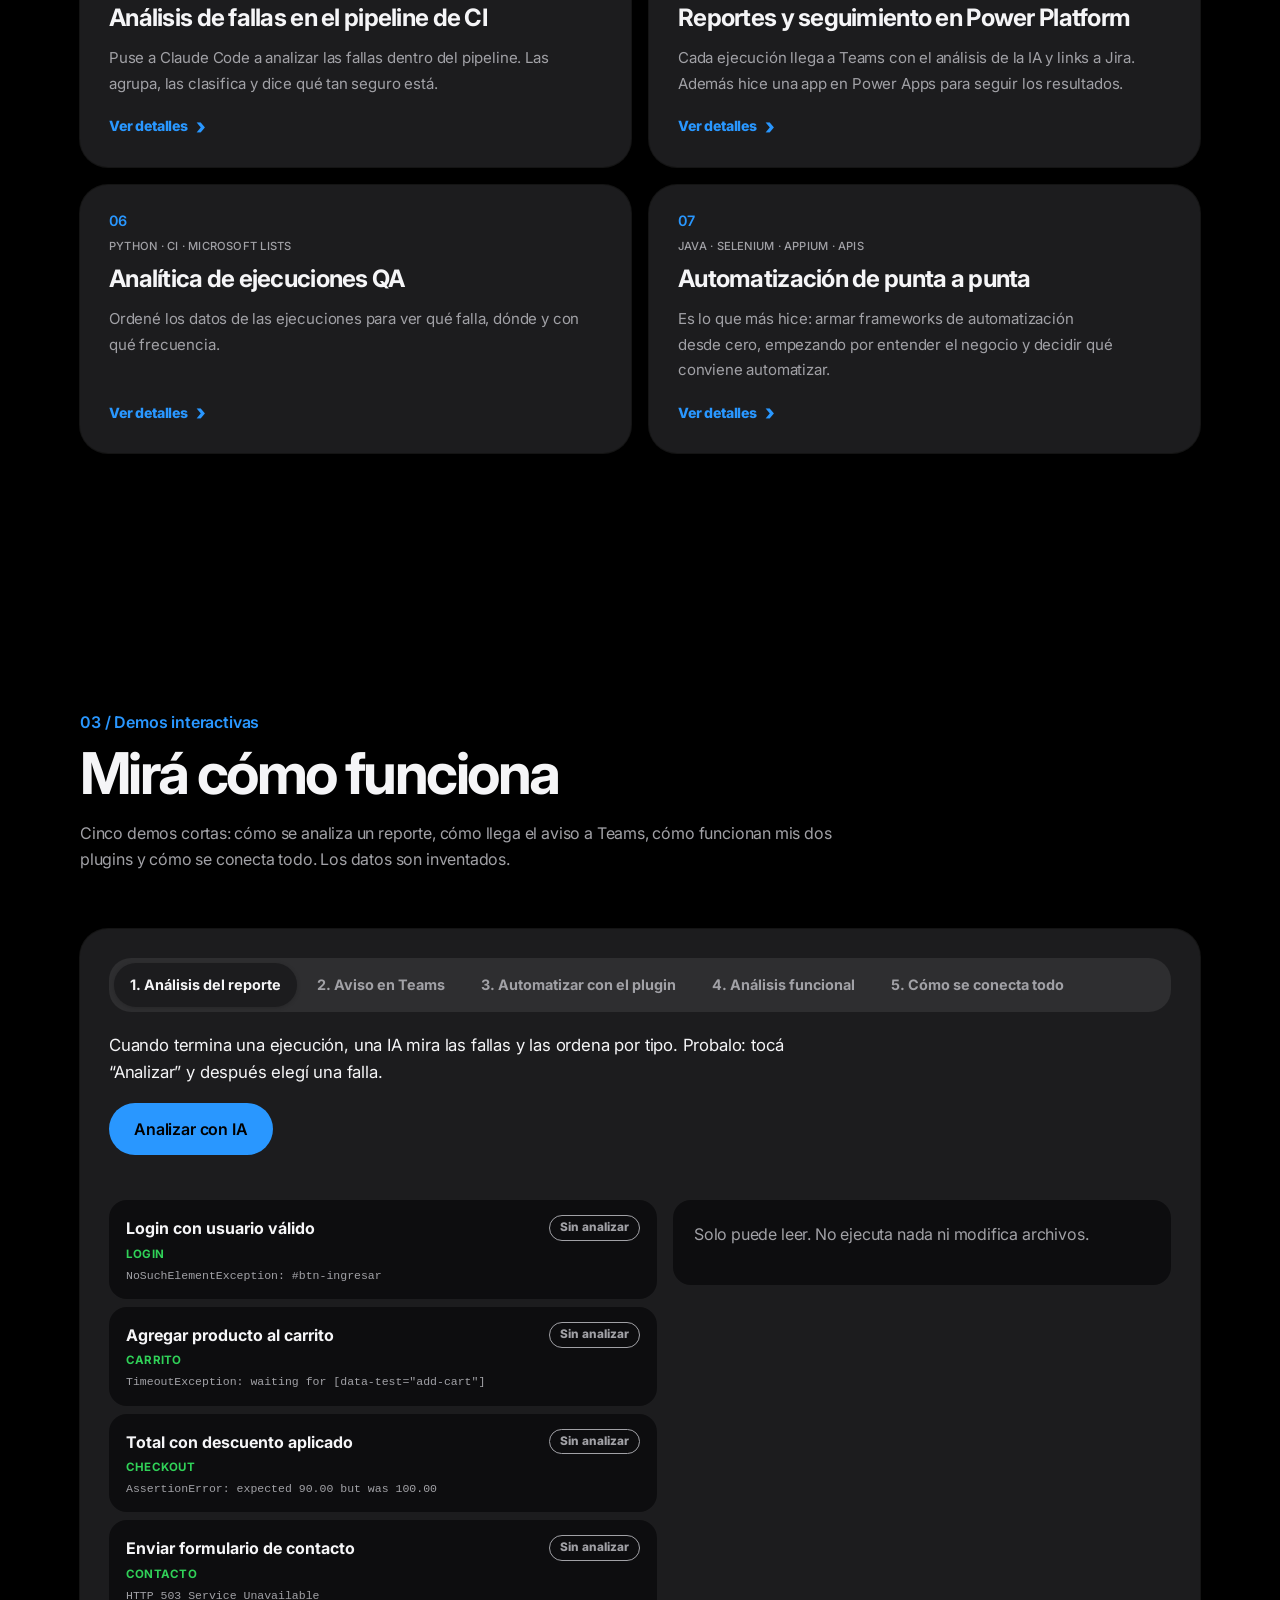
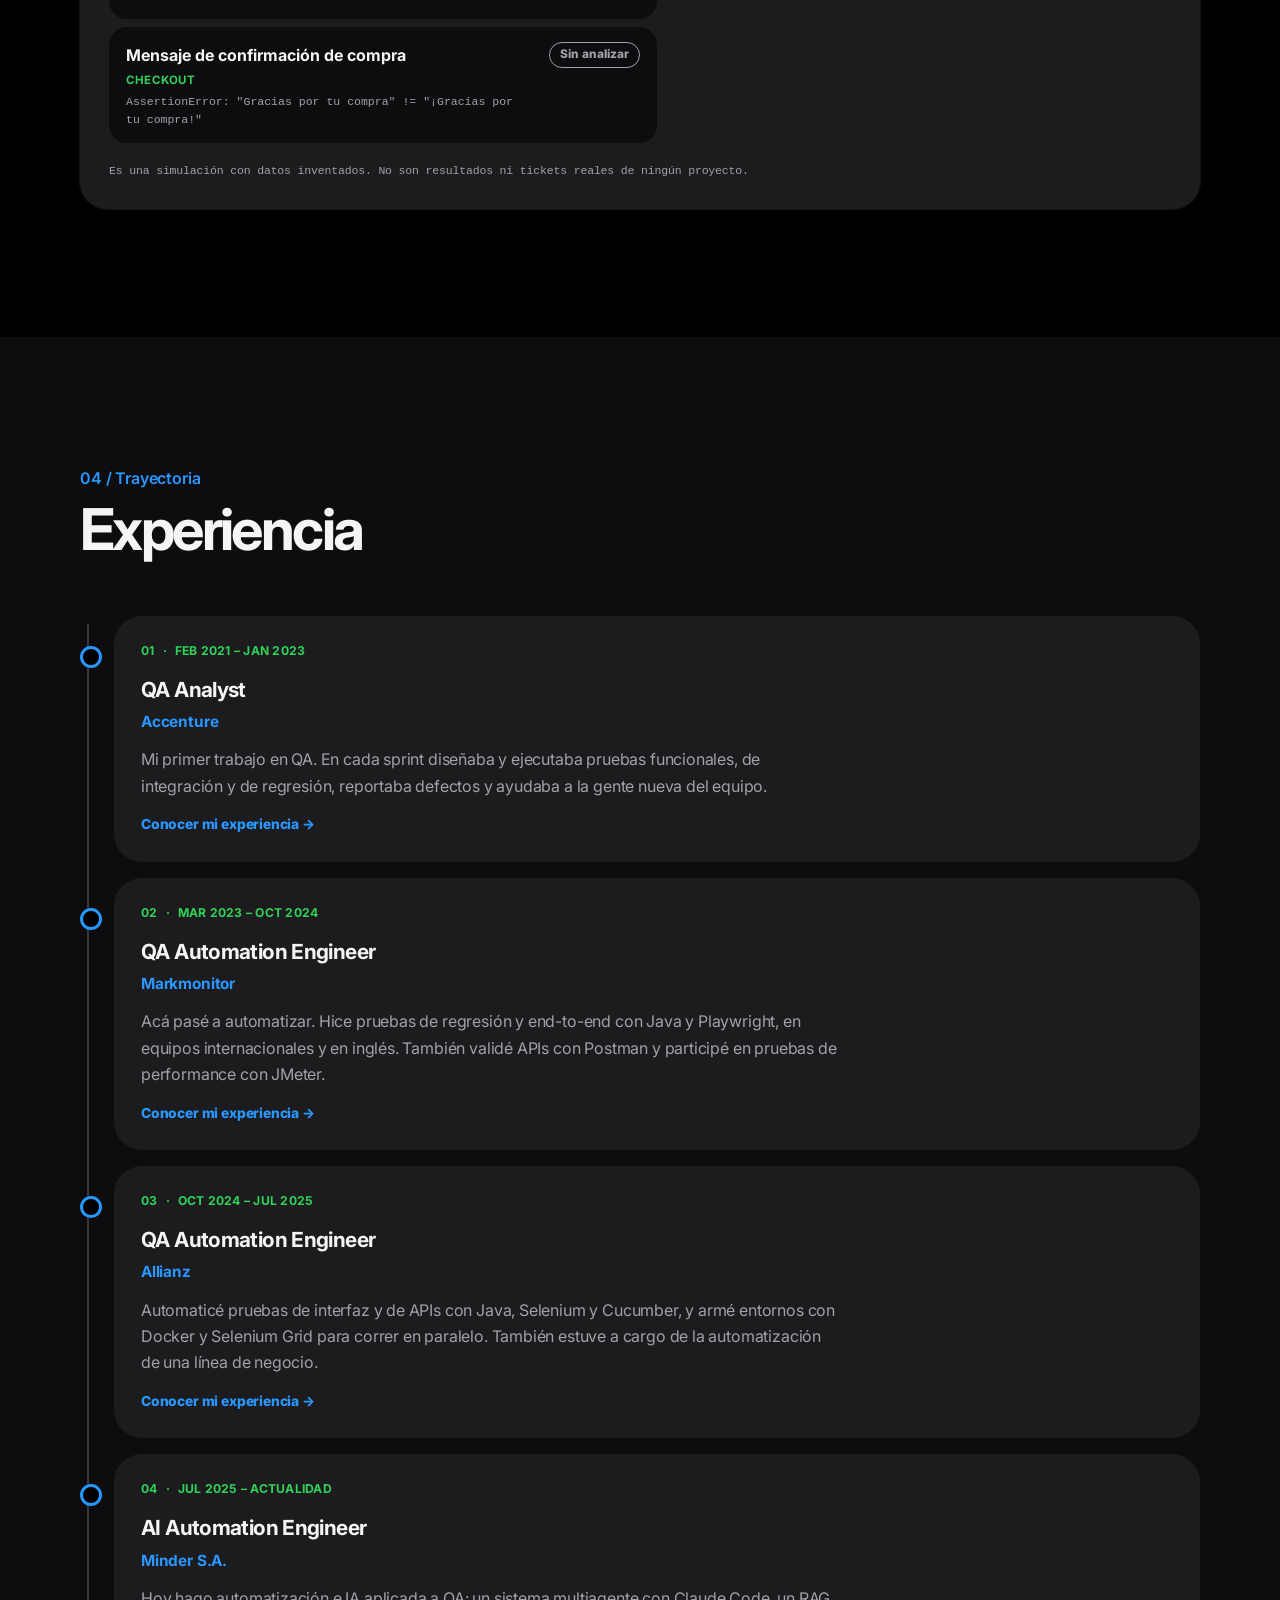
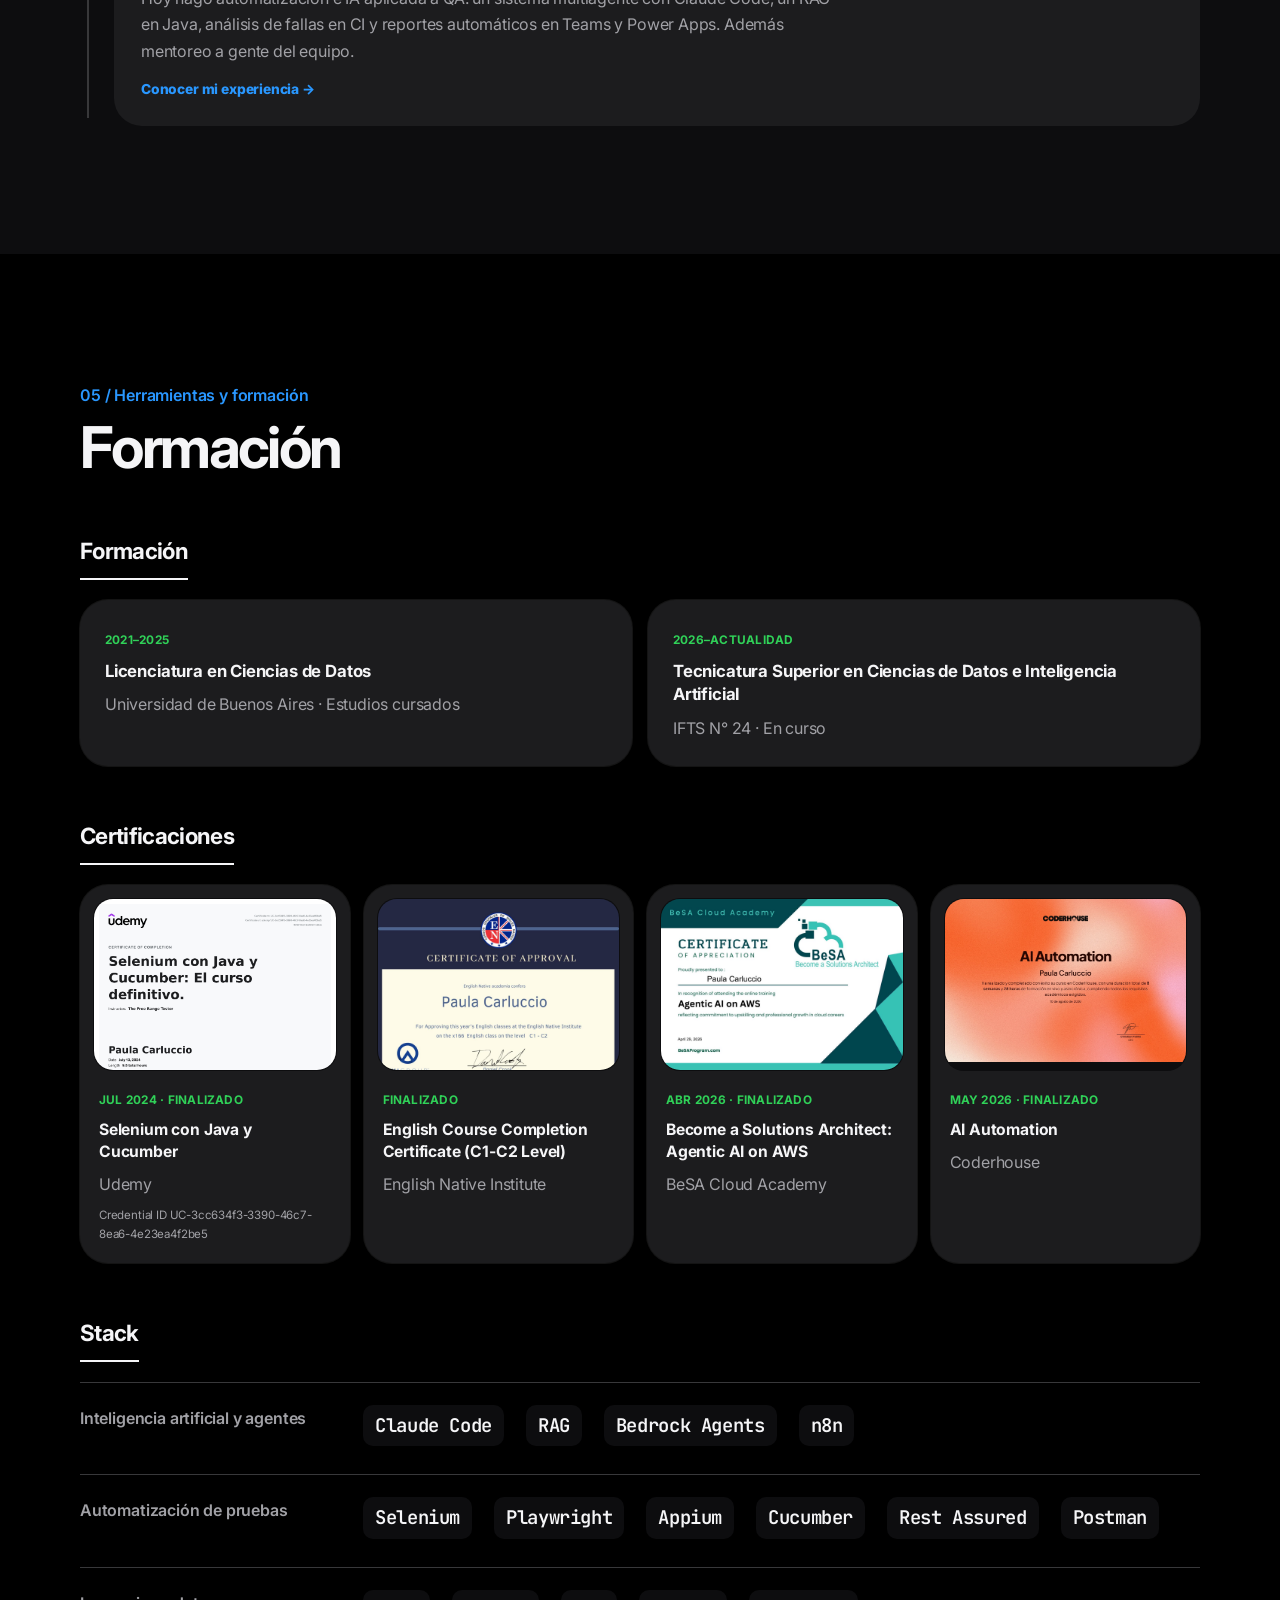
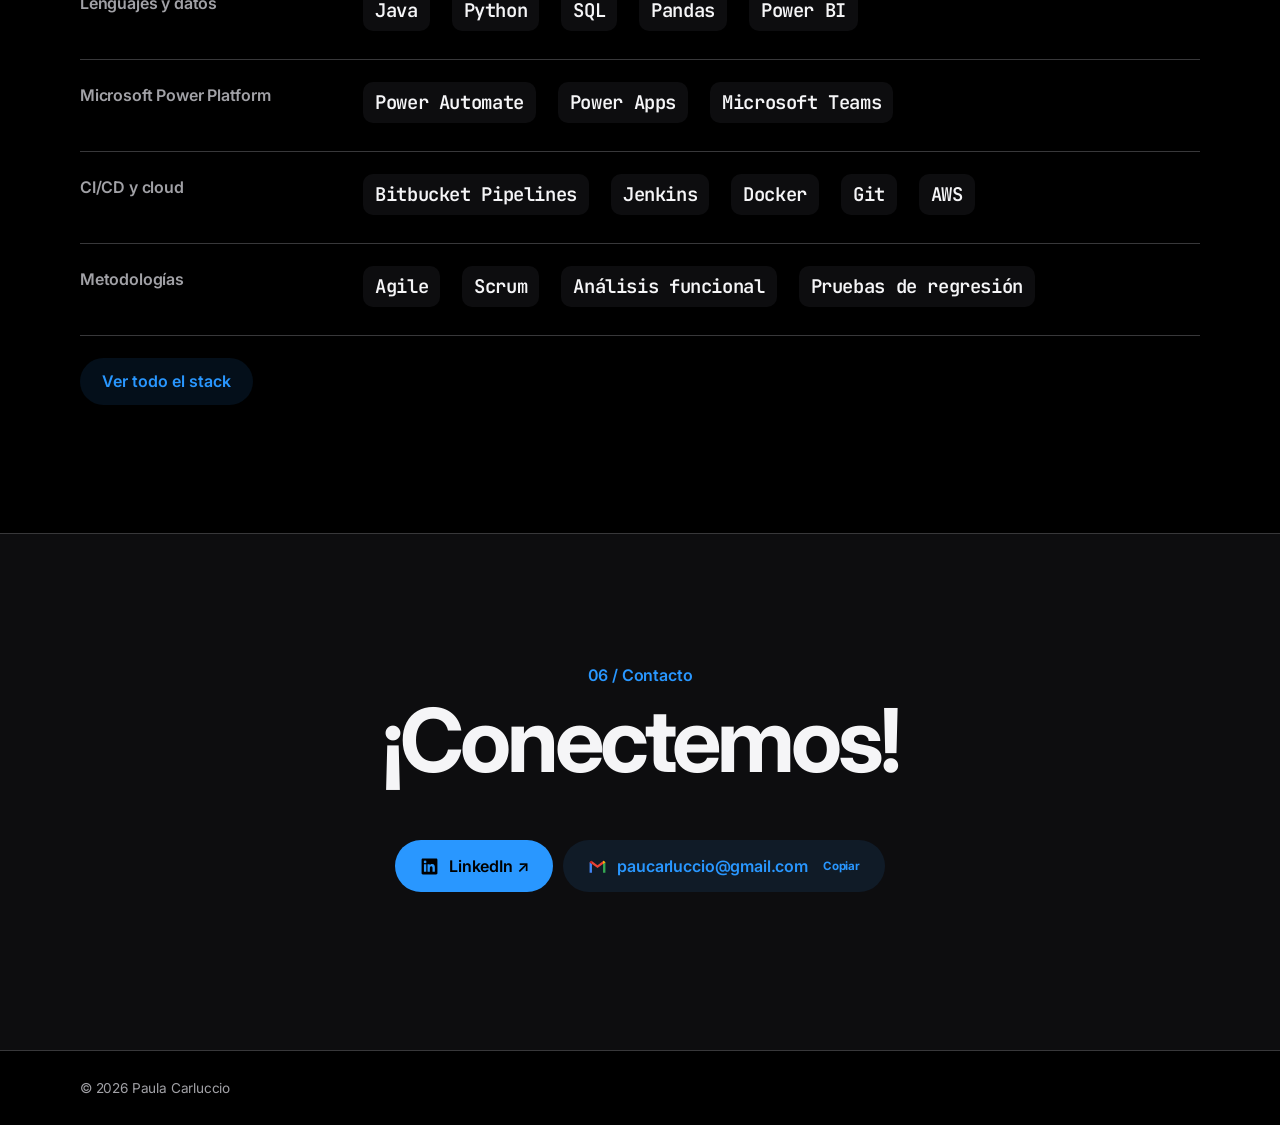
==== commit 155ac27b: "Nueva foto, vista previa del link e íconos Co-Authored-By: Claude Sonnet 5.5 <noreply@anthropic.com>" ====
--- a/index.html
+++ b/index.html
@@ -6,7 +6,7 @@
     <meta name="theme-color" content="#14101a" />
     <meta
       name="description"
-      content="Paula Carluccio, AI Automation Engineer. Frameworks de pruebas, sistemas multiagente y automatización de procesos."
+      content="Paula Carluccio, AI Automation Engineer. Desarrollo agentes y automatizaciones con IA para simplificar procesos y agilizar el trabajo de los equipos."
     />
 
     <!-- Social sharing -->
@@ -19,7 +19,7 @@
     />
     <meta
       property="og:description"
-      content="Automatización, datos e IA. Conocé mi trabajo y los proyectos que estoy construyendo."
+      content="Desarrollo agentes y automatizaciones con IA para simplificar procesos y agilizar el trabajo de los equipos."
     />
     <meta property="og:url" content="https://paulacarluccio.com.ar/" />
     <meta
@@ -35,7 +35,17 @@
     <meta property="og:image:height" content="630" />
     <meta
       property="og:image:alt"
-      content="Paula Carluccio | AI Automation Engineer"
+      content="Paula Carluccio, AI Automation Engineer, ilustrada con su gato"
+    />
+    <meta name="twitter:card" content="summary_large_image" />
+    <meta name="twitter:title" content="Paula Carluccio | AI Automation Engineer" />
+    <meta
+      name="twitter:description"
+      content="Desarrollo agentes y automatizaciones con IA para simplificar procesos y agilizar el trabajo de los equipos."
+    />
+    <meta
+      name="twitter:image"
+      content="https://paulacarluccio.com.ar/assets/images/social-preview.jpg"
     />
     <title>Paula Carluccio | AI Automation Engineer</title>
     <link rel="canonical" href="https://paulacarluccio.com.ar/" />
@@ -45,7 +55,9 @@
       href="https://fonts.googleapis.com/css2?family=Inter:wght@400;500;600;700&family=JetBrains+Mono:wght@500;600;700&display=swap"
       rel="stylesheet"
     />
-    <link rel="icon" type="image/svg+xml" href="assets/images/favicon-paula.svg" />
+    <link rel="icon" type="image/png" sizes="48x48" href="assets/images/favicon-paula-48.png" />
+    <link rel="icon" type="image/png" sizes="512x512" href="assets/images/avatar-paula-512.png" />
+    <link rel="apple-touch-icon" href="assets/images/apple-touch-icon-paula.png" />
     <link rel="stylesheet" href="assets/css/main.css" />
     <link rel="stylesheet" href="assets/css/apple.css" />
     <link rel="stylesheet" href="assets/css/demos.css" />
@@ -142,7 +154,7 @@
           <div class="hero-intro">
             <img
               class="hero-portrait"
-              src="assets/images/portrait.png"
+              src="assets/images/portrait.webp"
               width="180"
               height="180"
               alt="Retrato de Paula Carluccio"
--- a/assets/css/apple.css
+++ b/assets/css/apple.css
@@ -234,7 +234,7 @@
   border: 0;
   border-radius: 50%;
   object-fit: cover;
-  object-position: center 18%;
+  object-position: center 8%;
   box-shadow:
     0 0 0 1px rgb(128 128 128 / 0.25),
     0 0 0 8px color-mix(in srgb, var(--accent) 9%, transparent),
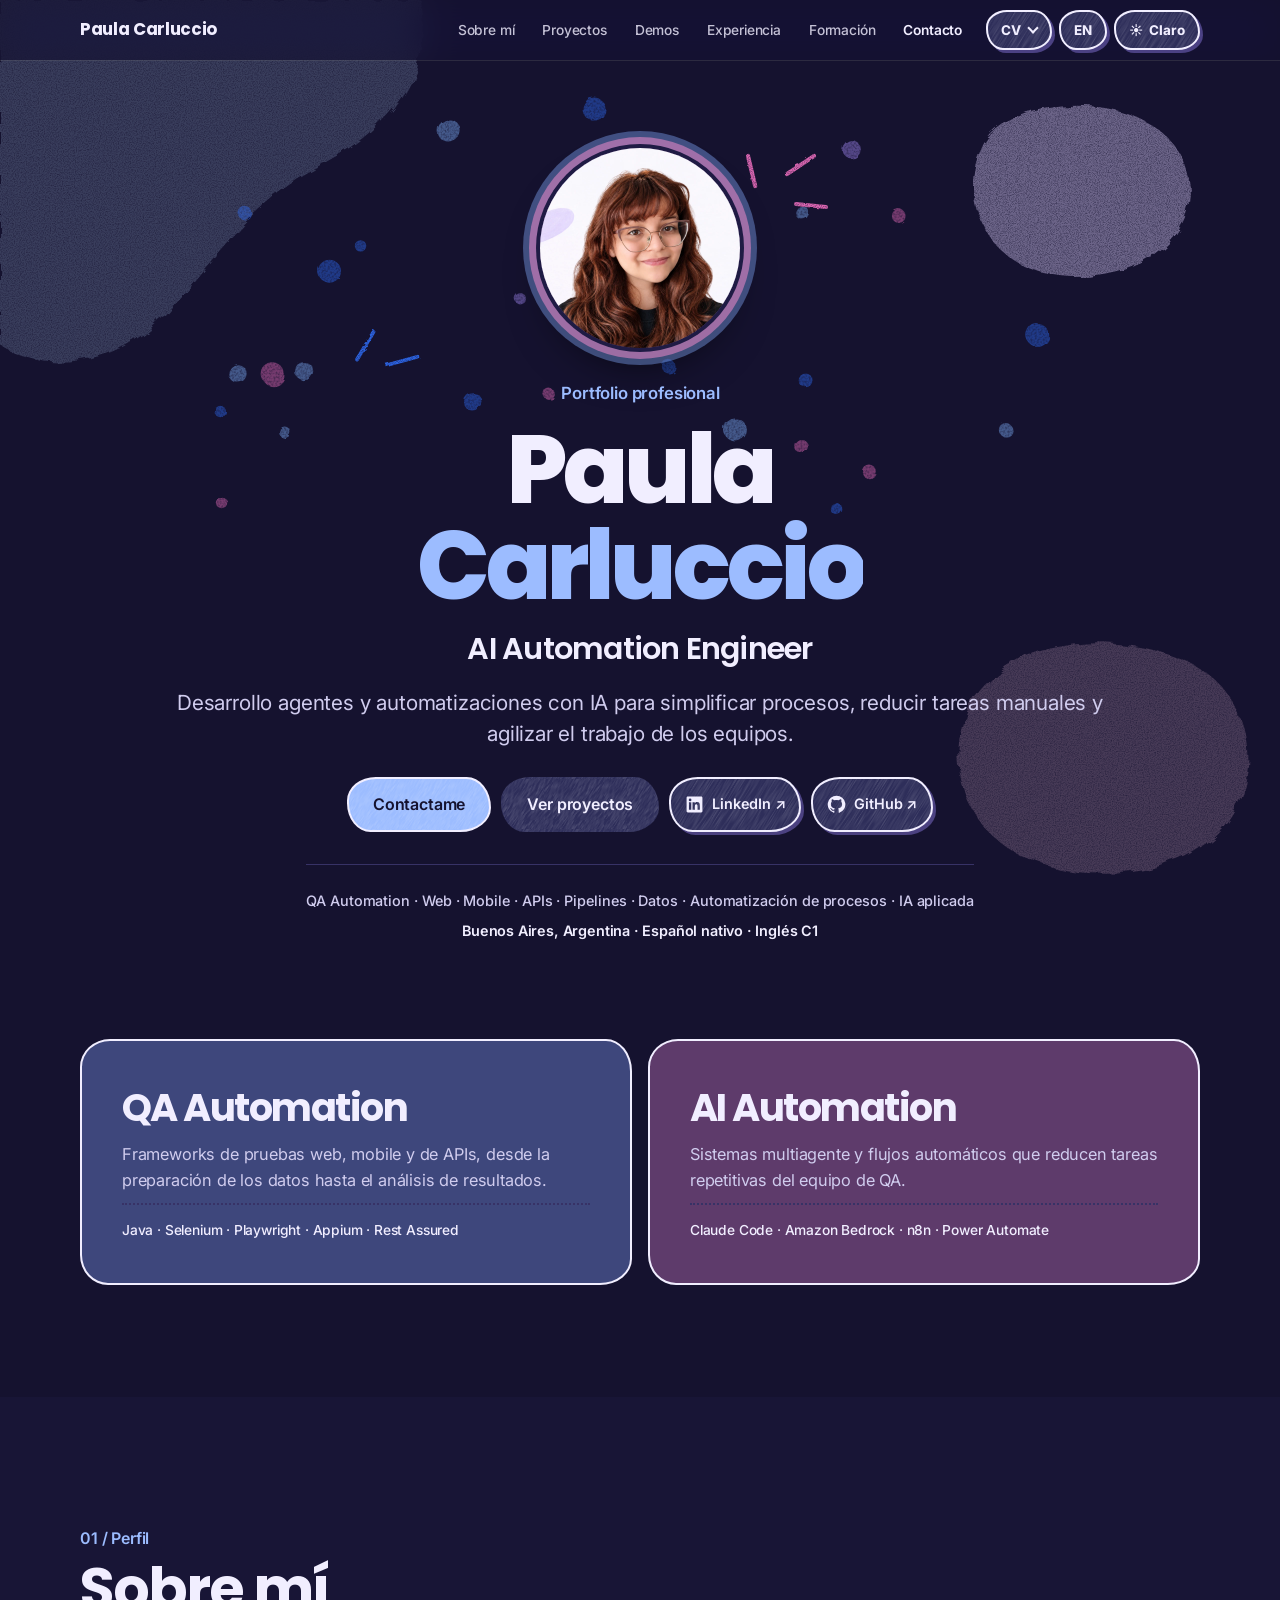
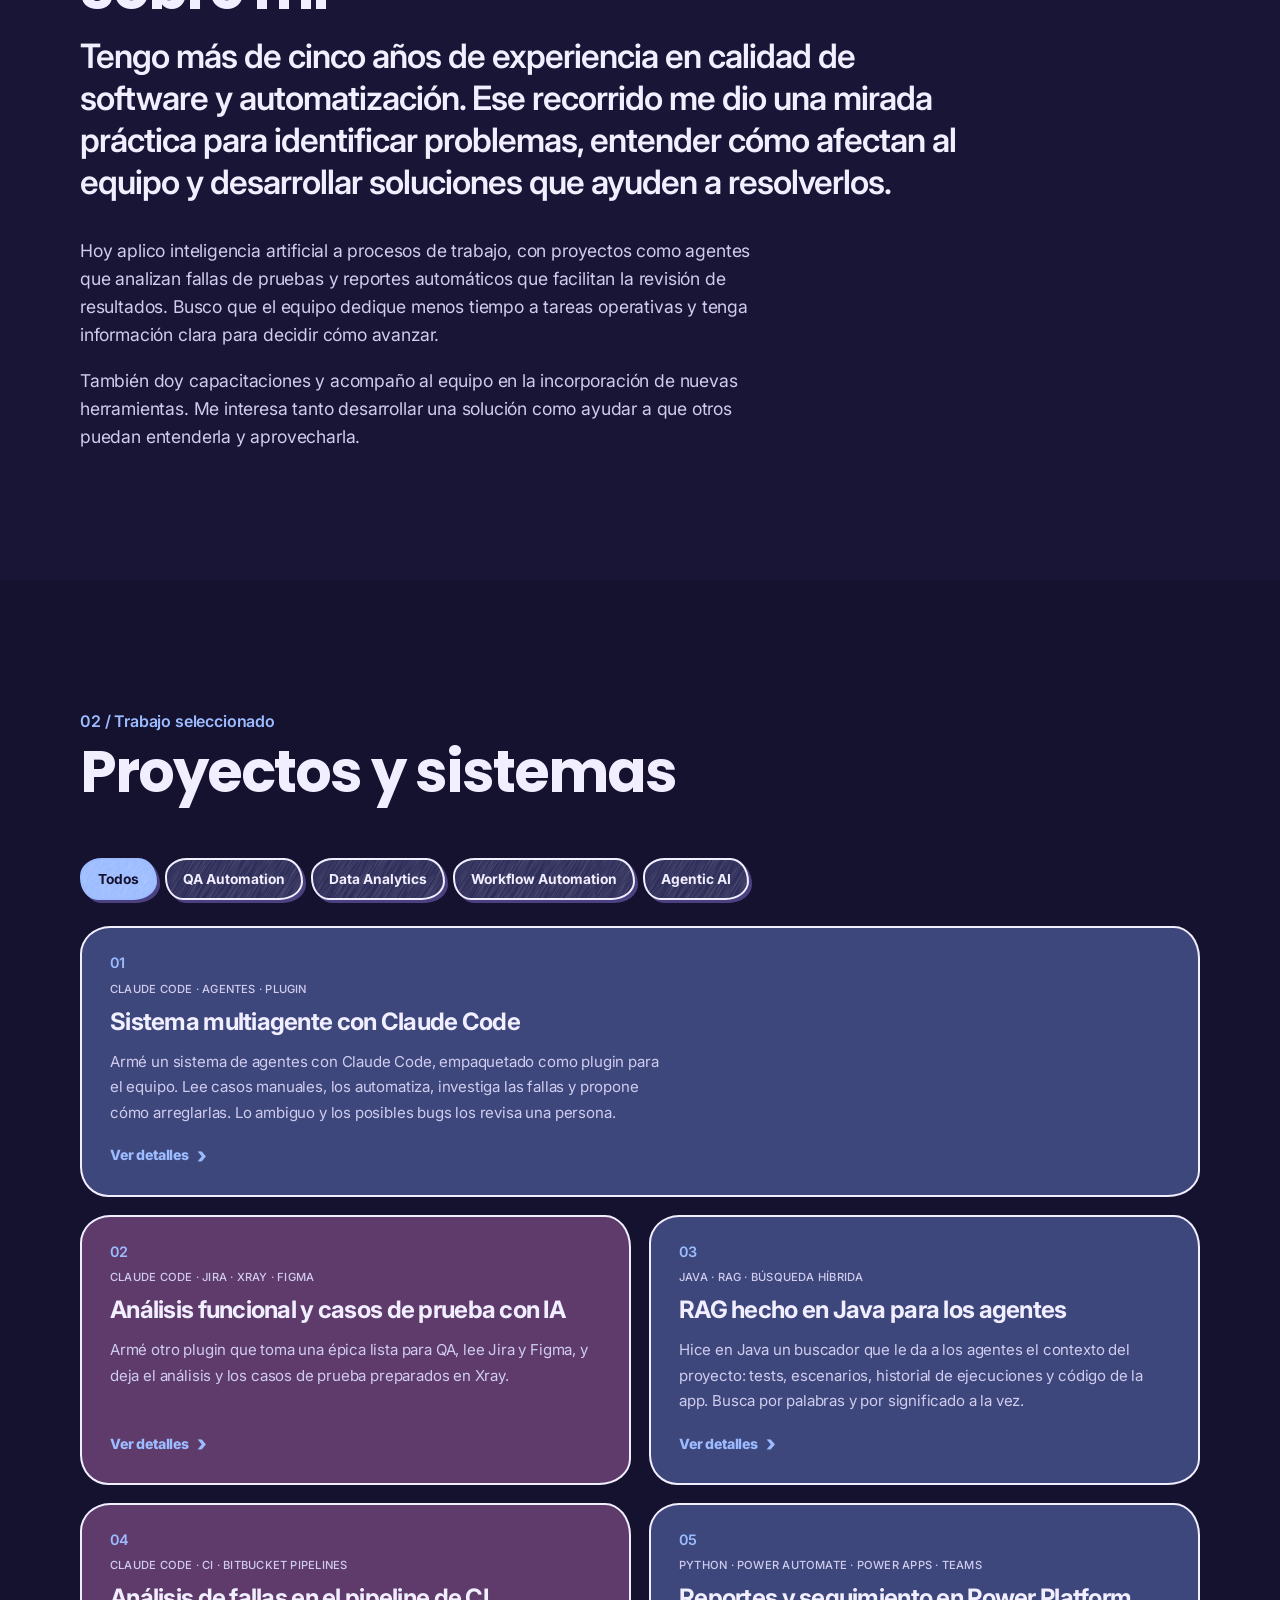
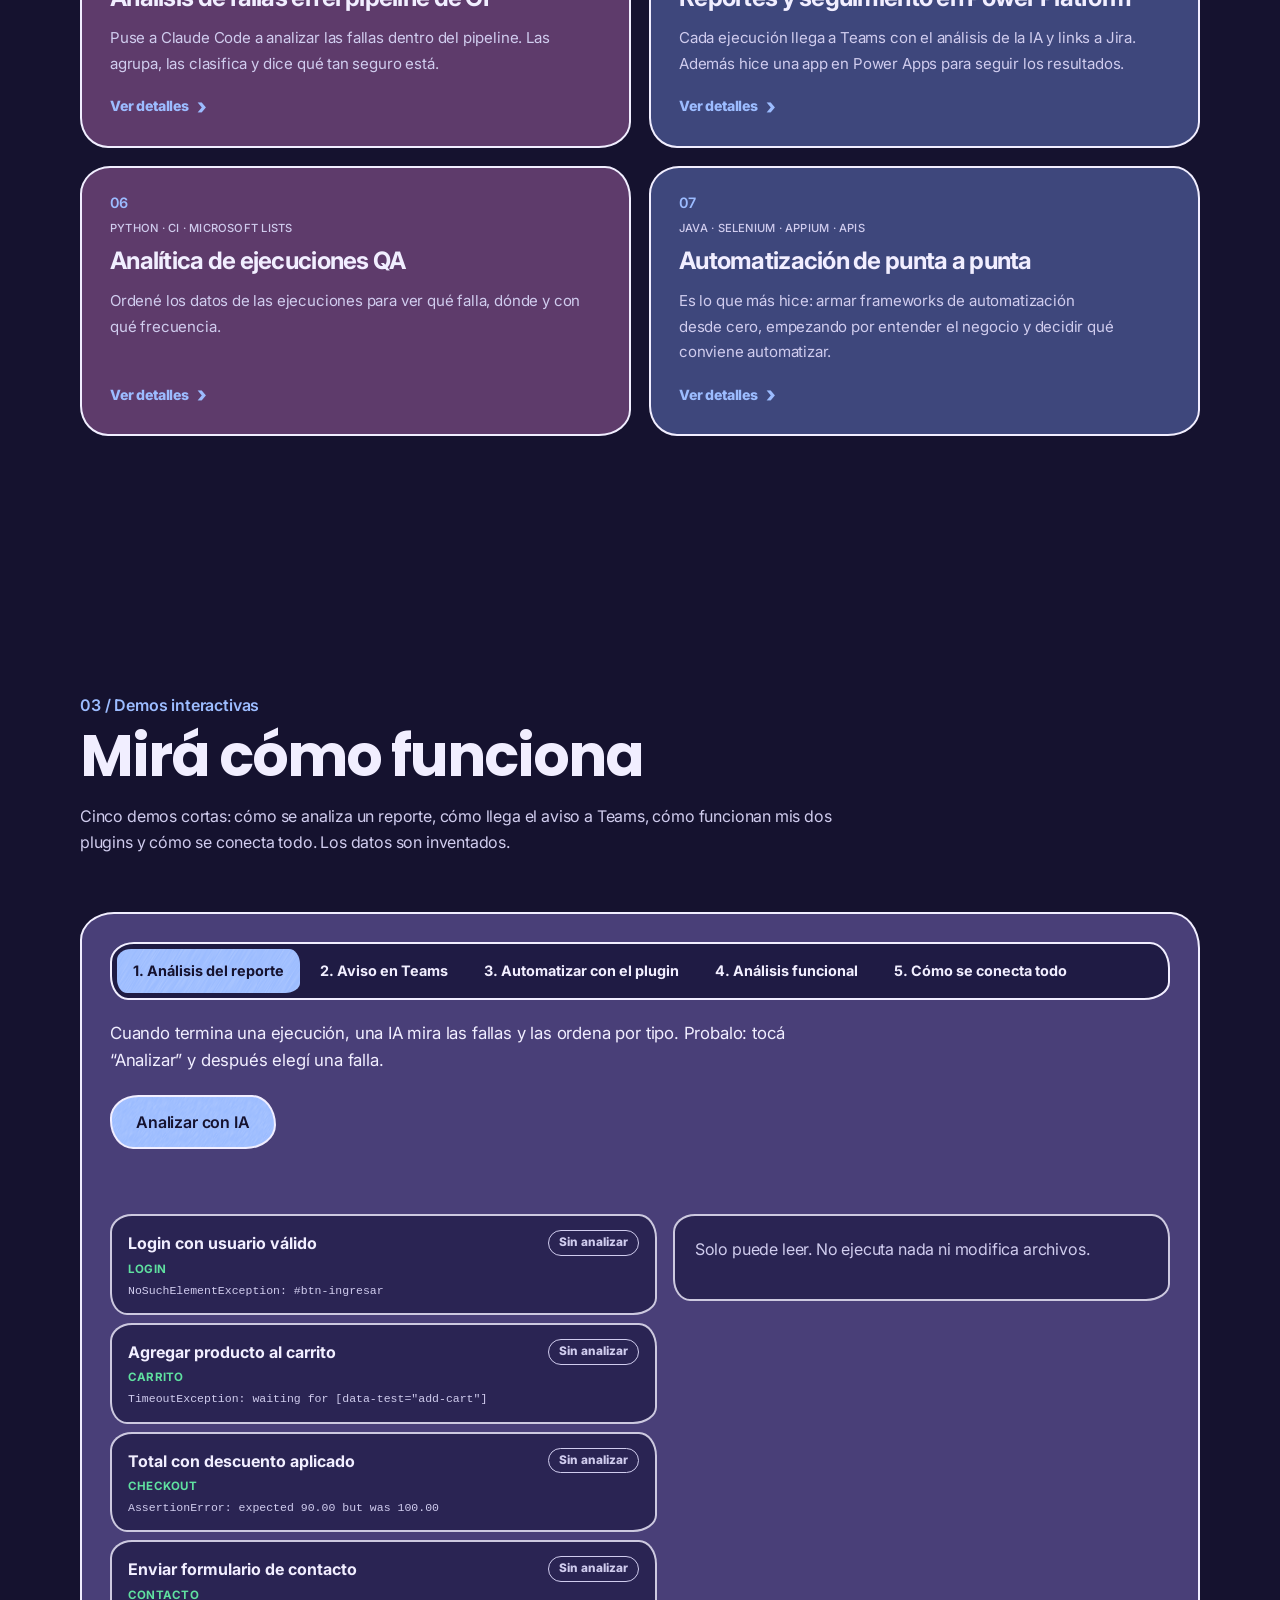
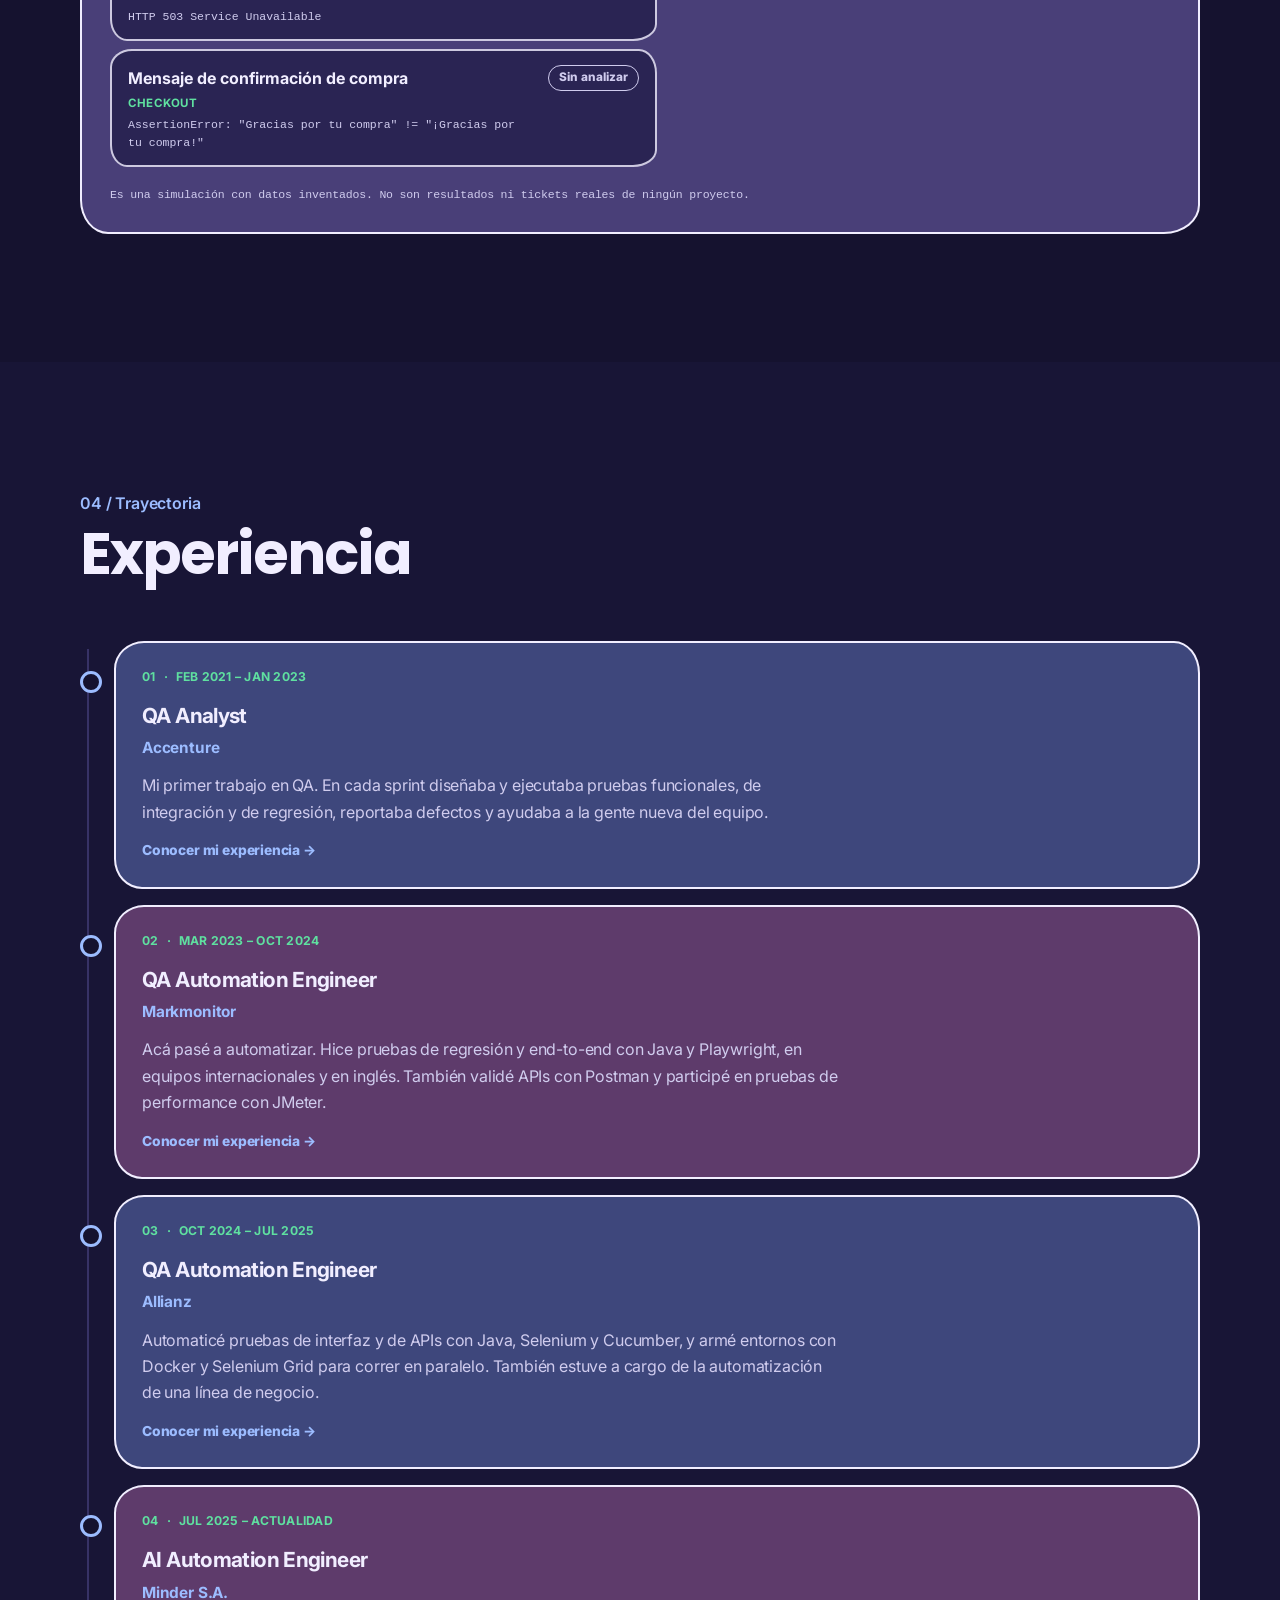
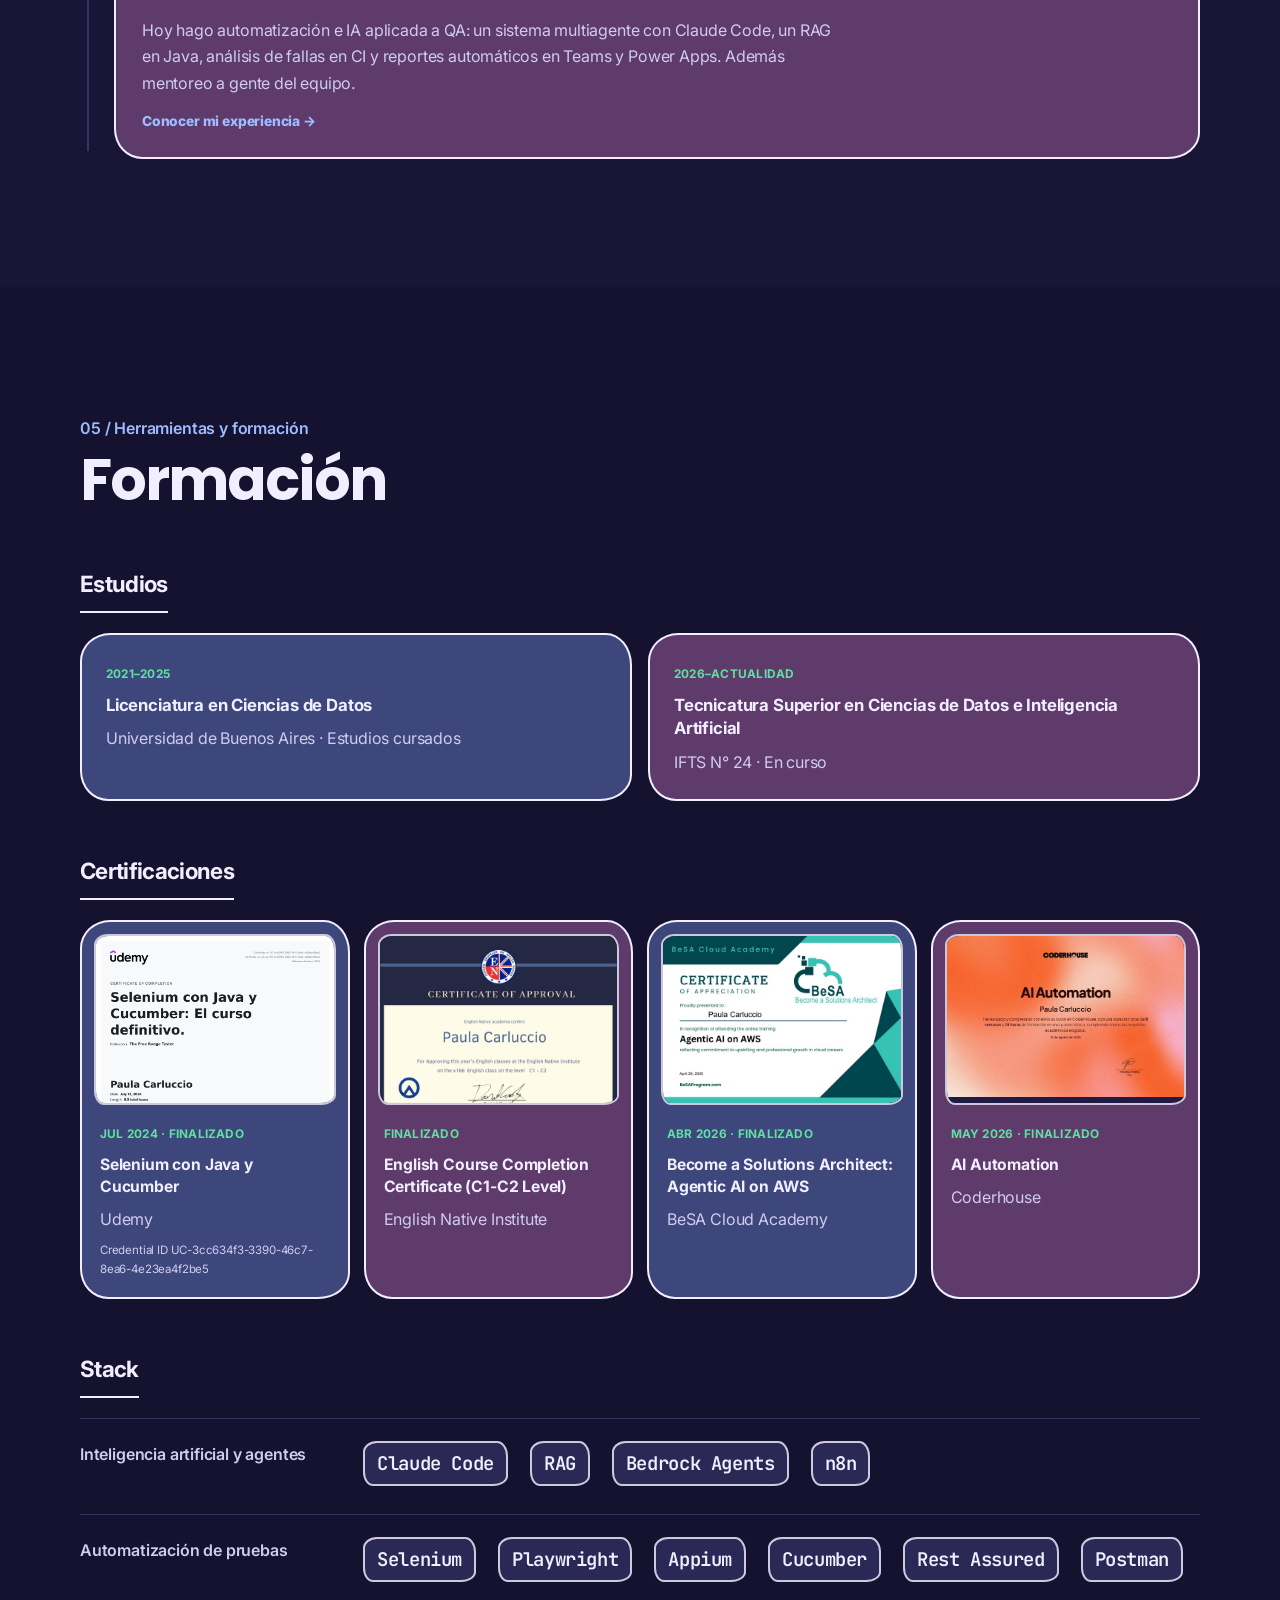
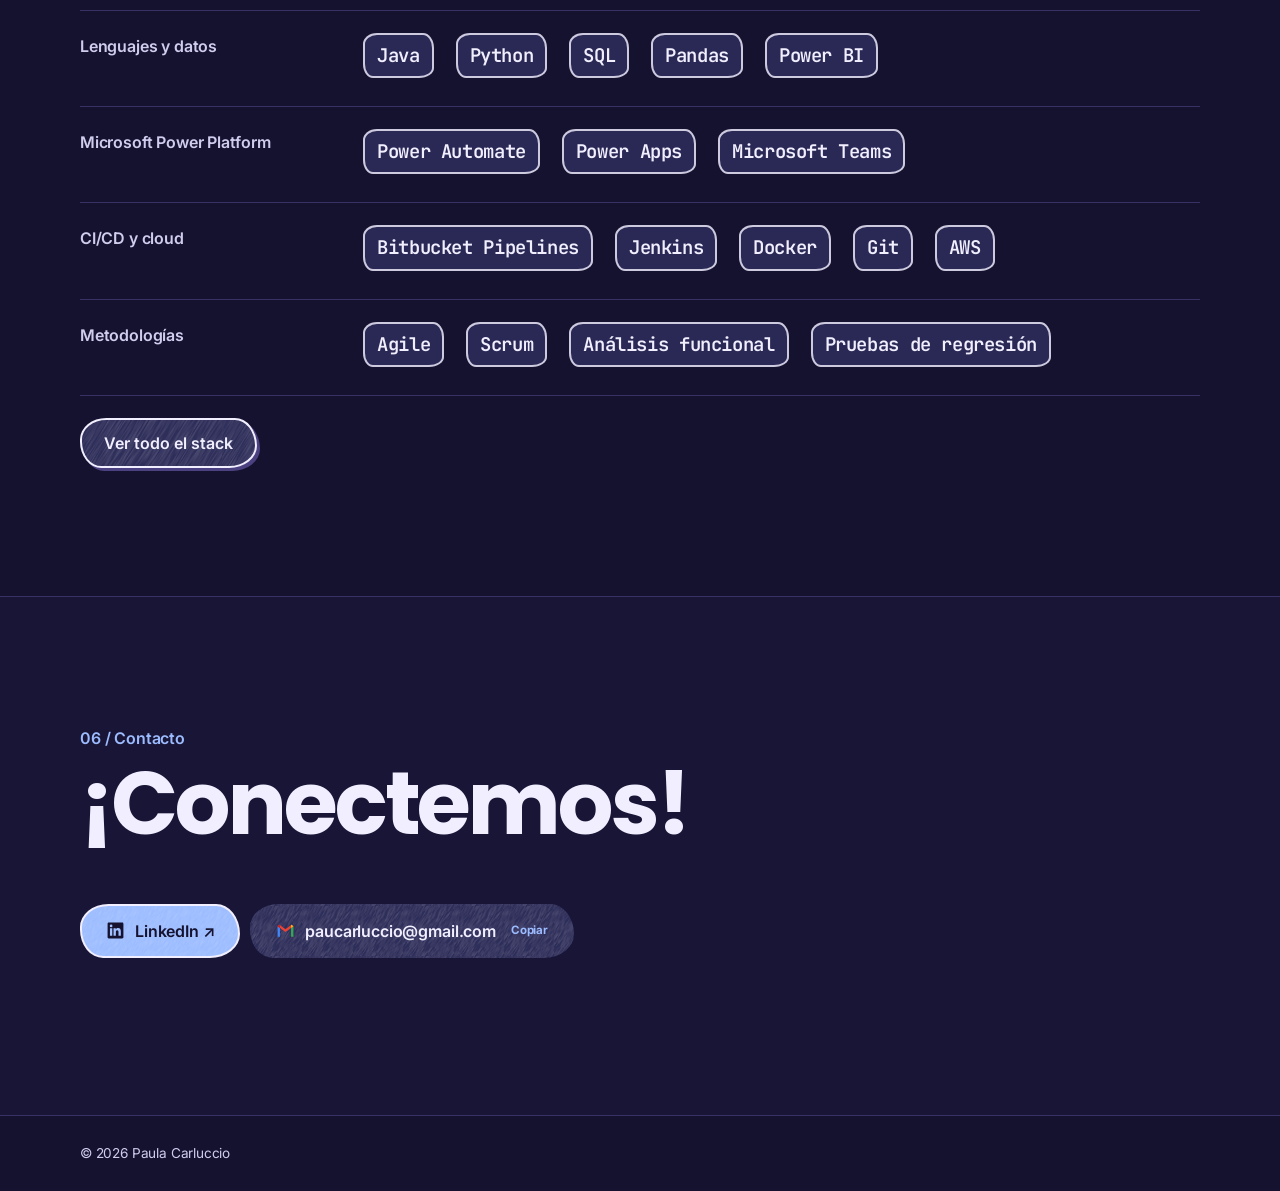
==== commit 7d09d701: "Estilo lápiz y pastel, tarjetas y botones unificados Co-Authored-By: Claude Sonnet 5.5 <noreply@anth" ====
--- a/index.html
+++ b/index.html
@@ -52,7 +52,7 @@
     <link rel="preconnect" href="https://fonts.googleapis.com" />
     <link rel="preconnect" href="https://fonts.gstatic.com" crossorigin />
     <link
-      href="https://fonts.googleapis.com/css2?family=Inter:wght@400;500;600;700&family=JetBrains+Mono:wght@500;600;700&display=swap"
+      href="https://fonts.googleapis.com/css2?family=Inter:wght@400;500;600;700&family=JetBrains+Mono:wght@500;600;700&family=Poppins:wght@600;700;800&display=swap"
       rel="stylesheet"
     />
     <link rel="icon" type="image/png" sizes="48x48" href="assets/images/favicon-paula-48.png" />
@@ -61,6 +61,7 @@
     <link rel="stylesheet" href="assets/css/main.css" />
     <link rel="stylesheet" href="assets/css/apple.css" />
     <link rel="stylesheet" href="assets/css/demos.css" />
+    <link rel="stylesheet" href="assets/css/pencil.css" />
   </head>
   <body>
     <a class="skip" href="#main" data-i18n="skip">Ir al contenido</a>
@@ -344,7 +345,7 @@
             <h2 data-i18n="skillsTitle">Formación</h2>
           </div>
           <div class="learning-block">
-            <h3 data-i18n="education">Formación</h3>
+            <h3 data-i18n="education">Estudios</h3>
             <div class="education-grid">
               <article class="learning-card">
                 <span class="learning-date">2021–2025</span>
--- a/assets/css/apple.css
+++ b/assets/css/apple.css
@@ -234,7 +234,7 @@
   border: 0;
   border-radius: 50%;
   object-fit: cover;
-  object-position: center 8%;
+  object-position: center;
   box-shadow:
     0 0 0 1px rgb(128 128 128 / 0.25),
     0 0 0 8px color-mix(in srgb, var(--accent) 9%, transparent),
--- a/assets/css/pencil.css
+++ b/assets/css/pencil.css
@@ -0,0 +1,718 @@
+/* ==========================================================================
+   Pencil layer: pastel colours and crayon-style drawings, taken from the
+   illustrated banner. Loaded last, so it overrides the earlier layers.
+   ========================================================================== */
+:root {
+  --bg: #f8f5ff;
+  --surface: #ffffff;
+  --soft: #efeafd;
+  --ink: #1d2766;
+  --muted: #474c75;
+  --accent: #2a5bd9;
+  --accent-ink: #ffffff;
+  --line: #ddd5f4;
+  --warm: #2a5bd9;
+  --ok: #1b7a4a;
+  --display: "Poppins", "Inter", system-ui, sans-serif;
+  --pastel-blue: #b9d6fb;
+  --pastel-pink: #f8c9e4;
+  --pastel-lilac: #d7caf6;
+  --btn-grad: #2a5bd9;
+  --grad: #2a5bd9;
+  --ring: 0 0 0 1.5px color-mix(in srgb, var(--ink) 13%, transparent);
+  --lift:
+    0 0 0 1.5px color-mix(in srgb, var(--ink) 11%, transparent),
+    0 14px 30px -16px rgb(60 70 170 / 0.4);
+  --shadow: 0 20px 45px -16px rgb(60 70 170 / 0.42);
+  --sticker: 6px 6px 0 var(--pastel-lilac);
+}
+:root[data-theme="dark"] {
+  --bg: #15122f;
+  --surface: #1f1b44;
+  --soft: #1a1739;
+  --ink: #f1eeff;
+  --muted: #d0ccee;
+  --accent: #9cbcff;
+  --accent-ink: #15122f;
+  --line: #373266;
+  --warm: #9cbcff;
+  --ok: #5fe0a0;
+  --btn-grad: #9cbcff;
+  --grad: #9cbcff;
+  --ring: 0 0 0 1.5px rgb(255 255 255 / 0.12);
+  --lift: 0 0 0 1.5px rgb(255 255 255 / 0.1), 0 14px 30px -16px #000b;
+  --shadow: 0 20px 45px -16px #000c;
+  --sticker: 6px 6px 0 rgb(143 124 230 / 0.35);
+}
+/* ---------- Background drawings ---------- */
+body::before {
+  content: "";
+  position: fixed;
+  inset: 0;
+  z-index: -1;
+  pointer-events: none;
+  opacity: 0.7;
+  background:
+    url("../images/decoracion/mancha-azul.svg") left top / min(46vw, 460px) auto no-repeat,
+    url("../images/decoracion/mancha-rosa.svg") right bottom / min(34vw, 340px) auto no-repeat;
+}
+:root[data-theme="dark"] body::before {
+  opacity: 0.22;
+}
+.hero {
+  position: relative;
+}
+.hero::before {
+  content: "";
+  position: absolute;
+  z-index: -1;
+  top: -70px;
+  left: 50%;
+  width: min(1180px, 112vw);
+  height: 640px;
+  transform: translateX(-50%);
+  pointer-events: none;
+  background:
+    url("../images/decoracion/mancha-lila.svg") right 1% top 2% / 260px auto no-repeat,
+    url("../images/decoracion/confeti.svg") center top / 100% 460px no-repeat;
+  opacity: 0.75;
+}
+:root[data-theme="dark"] .hero::before {
+  opacity: 0.45;
+}
+.hero-intro::before {
+  top: -10px;
+  left: 50%;
+  width: min(760px, 100%);
+  height: 420px;
+  aspect-ratio: auto;
+  transform: translateX(-50%);
+  border-radius: 0;
+  filter: none;
+  background:
+    url("../images/decoracion/destellos.svg") calc(50% + 150px) 6px / 120px auto no-repeat,
+    url("../images/decoracion/destellos-azules.svg") calc(50% - 250px) 150px / 110px auto no-repeat;
+  opacity: 0.9;
+}
+/* ---------- Type ---------- */
+h1,
+h2,
+.pillar h2 {
+  font-family: var(--display);
+  color: var(--ink);
+}
+h1 {
+  font-size: clamp(3rem, 8.4vw, 6rem);
+  font-weight: 800;
+  letter-spacing: -0.04em;
+}
+h2 {
+  font-weight: 700;
+  letter-spacing: -0.035em;
+}
+.pillar h2 {
+  font-weight: 700;
+}
+.brand {
+  font-family: var(--display);
+  font-weight: 700;
+  letter-spacing: -0.02em;
+}
+.hero-intro .profile-heading {
+  color: var(--ink);
+  font-family: var(--display);
+  font-weight: 600;
+}
+.lead {
+  color: var(--muted);
+}
+/* ---------- Photo ---------- */
+.hero-portrait {
+  box-shadow:
+    0 0 0 4px #fff,
+    0 0 0 11px var(--pastel-pink),
+    0 0 0 17px color-mix(in srgb, var(--pastel-blue) 75%, transparent),
+    0 26px 50px -20px rgb(60 70 170 / 0.5);
+}
+:root[data-theme="dark"] .hero-portrait {
+  box-shadow:
+    0 0 0 4px #1f1b44,
+    0 0 0 11px rgb(255 143 208 / 0.5),
+    0 0 0 17px rgb(134 173 255 / 0.4),
+    0 26px 50px -20px #000;
+}
+/* ---------- Buttons ---------- */
+.btn.primary,
+.nav-cv:hover {
+  background: var(--btn-grad);
+  color: var(--accent-ink);
+}
+.btn.primary {
+  box-shadow: 0 10px 24px -10px rgb(47 109 246 / 0.7);
+}
+.btn.secondary,
+.btn.ghost {
+  background: color-mix(in srgb, var(--accent) 12%, transparent);
+  color: var(--accent);
+}
+.project-filters button[aria-pressed="true"],
+#proyectos .project-filters button[aria-pressed="true"] {
+  background: var(--btn-grad);
+  color: var(--accent-ink);
+}
+.demo-tabs button[aria-selected="true"],
+.demo-mode button[aria-pressed="true"] {
+  background: var(--surface);
+  color: var(--accent);
+}
+.flow-step.is-active,
+.stack-toggle,
+.project-filters button:hover {
+  color: var(--accent);
+}
+.flow-step.is-active {
+  background: var(--btn-grad);
+  color: var(--accent-ink);
+}
+/* ---------- Cards: soft pastel, slightly hand-drawn corners ---------- */
+.card,
+.learning-card,
+.stack-card,
+.timeline article,
+.demo-shell,
+.pillar {
+  border-radius: 30px 26px 32px 28px / 28px 32px 26px 30px;
+}
+.pillar:nth-child(1) {
+  background: color-mix(in srgb, var(--pastel-blue) 70%, var(--surface));
+}
+.pillar:nth-child(2) {
+  background: color-mix(in srgb, var(--pastel-pink) 70%, var(--surface));
+}
+:root[data-theme="dark"] .pillar:nth-child(1) {
+  background: color-mix(in srgb, #86adff 30%, var(--surface));
+}
+:root[data-theme="dark"] .pillar:nth-child(2) {
+  background: color-mix(in srgb, #ff8fd0 28%, var(--surface));
+}
+.pillar:hover {
+  box-shadow: var(--sticker);
+  transform: translate(-2px, -2px);
+}
+.project-card:hover,
+.experience-link:hover article {
+  box-shadow:
+    0 0 0 1.5px color-mix(in srgb, var(--ink) 30%, transparent),
+    var(--sticker);
+  transform: translate(-2px, -2px);
+}
+.pillar .pillar-stack {
+  border-top: 2px dotted var(--line);
+}
+.project-card > summary::before {
+  color: var(--accent);
+}
+/* ---------- Sections ---------- */
+#sobre-mi::before,
+#experiencia::before {
+  background: color-mix(in srgb, var(--soft) 70%, transparent);
+}
+.contact {
+  position: relative;
+  overflow: hidden;
+  background: color-mix(in srgb, var(--soft) 70%, transparent);
+}
+.contact .wrap {
+  position: relative;
+  z-index: 1;
+}
+.contact::after {
+  content: "";
+  position: absolute;
+  right: max(2%, calc(50% - 560px));
+  bottom: 0;
+  width: min(300px, 30vw);
+  aspect-ratio: 700 / 855;
+  background: url("../images/ilustracion-paula-con-gato.jpg") center / cover;
+  -webkit-mask-image: radial-gradient(ellipse 58% 60% at 50% 46%, #000 52%, transparent 100%);
+  mask-image: radial-gradient(ellipse 58% 60% at 50% 46%, #000 52%, transparent 100%);
+  pointer-events: none;
+}
+:root[data-theme="dark"] .contact::after {
+  display: none;
+}
+@media (max-width: 900px) {
+  .contact::after {
+    display: none;
+  }
+}
+@media (max-width: 800px) {
+  .hero-intro::before {
+    height: 340px;
+    background:
+      url("../images/decoracion/destellos.svg") calc(50% + 90px) 0 / 90px auto no-repeat;
+  }
+  .hero::before {
+    height: 520px;
+  }
+}
+@media (prefers-reduced-motion: no-preference) {
+  .hero-intro::before {
+    animation: drift 9s ease-in-out infinite alternate;
+  }
+}
+@keyframes drift {
+  from {
+    transform: translateX(-50%) translateY(0);
+  }
+  to {
+    transform: translateX(-50%) translateY(-8px);
+  }
+}
+
+/* Contact: text on the left, illustration on the right, so they never overlap */
+@media (min-width: 901px) {
+  .contact {
+    text-align: left;
+  }
+  .contact .sectionhead {
+    margin-inline: 0;
+  }
+  .contact .actions {
+    justify-content: flex-start;
+  }
+  .contact::after {
+    width: min(290px, 27vw);
+  }
+}
+
+/* ---------- One card style everywhere: pastel tint, no outline, large corners ---------- */
+:root {
+  --tint-blue: color-mix(in srgb, var(--pastel-blue) 70%, var(--surface));
+  --tint-pink: color-mix(in srgb, var(--pastel-pink) 70%, var(--surface));
+  --tint-lilac: color-mix(in srgb, var(--pastel-lilac) 62%, var(--surface));
+}
+:root[data-theme="dark"] {
+  --tint-blue: color-mix(in srgb, #86adff 30%, var(--surface));
+  --tint-pink: color-mix(in srgb, #ff8fd0 28%, var(--surface));
+  --tint-lilac: color-mix(in srgb, #b49bff 28%, var(--surface));
+}
+.project-card,
+.learning-card,
+.timeline article,
+.demo-shell,
+.experience-copy {
+  border: 0;
+  box-shadow: none;
+  border-radius: 30px 26px 32px 28px / 28px 32px 26px 30px;
+}
+.grid > .project-card:nth-child(odd),
+.education-grid > :nth-child(odd),
+.certification-grid > :nth-child(odd),
+.timeline .experience-link:nth-child(odd) article,
+.experience-copy {
+  background: var(--tint-blue);
+}
+.grid > .project-card:nth-child(even),
+.education-grid > :nth-child(even),
+.certification-grid > :nth-child(even),
+.timeline .experience-link:nth-child(even) article {
+  background: var(--tint-pink);
+}
+.demo-shell {
+  background: var(--tint-lilac);
+}
+.project-card:hover,
+.project-card[open],
+.experience-link:hover article {
+  box-shadow: var(--sticker);
+}
+.learning-card .credential,
+.learning-card p {
+  color: var(--muted);
+}
+.certificate-visual {
+  background: var(--surface);
+  box-shadow: 0 0 0 1.5px color-mix(in srgb, var(--ink) 10%, transparent);
+}
+.demo-row,
+.flow-step,
+.demo-detail,
+.cmd,
+.demo-steps li {
+  background: color-mix(in srgb, var(--surface) 70%, transparent);
+}
+.demo-row.is-active,
+.cmd.is-active {
+  background: var(--surface);
+}
+.demo-tabs,
+.demo-mode {
+  background: color-mix(in srgb, var(--surface) 65%, transparent);
+}
+.num,
+.teams-frame {
+  background: color-mix(in srgb, var(--surface) 70%, transparent);
+}
+
+#proyectos .card,
+#herramientas .learning-card,
+#demos .demo-shell {
+  box-shadow: none;
+}
+#proyectos .card:hover {
+  box-shadow: var(--sticker);
+}
+
+/* Solid colours only, no gradients */
+.scroll-progress {
+  background: var(--accent);
+}
+.btn.primary {
+  box-shadow: none;
+}
+
+/* ---------- Buttons drawn in pencil: sketchy outline, pencil-shaded fill, little shadow ---------- */
+:root {
+  --pencil-fill: url("../images/decoracion/textura-lapiz.svg");
+  --pencil-shadow: 3px 3px 0 var(--pastel-lilac);
+}
+:root[data-theme="dark"] {
+  --pencil-shadow: 3px 3px 0 rgb(143 124 230 / 0.45);
+}
+.btn,
+.social,
+.nav-cv,
+.switch,
+.project-filters button,
+.stack-toggle {
+  border: 2px solid var(--ink);
+  border-radius: 32px 27px 34px 26px / 26px 34px 27px 32px;
+  background-color: color-mix(in srgb, var(--accent) 12%, var(--surface));
+  background-image: var(--pencil-fill);
+  background-size: 140px 140px;
+  color: var(--ink);
+  box-shadow: var(--pencil-shadow);
+  transition:
+    transform 0.2s var(--ease),
+    box-shadow 0.2s var(--ease);
+}
+.btn.primary,
+.project-filters button[aria-pressed="true"],
+#proyectos .project-filters button[aria-pressed="true"],
+.nav-cv[aria-expanded="true"] {
+  background-color: var(--accent);
+  background-image: var(--pencil-fill);
+  color: var(--accent-ink);
+}
+.btn:hover,
+.social:hover,
+.nav-cv:hover,
+.switch:hover,
+.project-filters button:hover,
+.stack-toggle:hover {
+  background-color: color-mix(in srgb, var(--accent) 20%, var(--surface));
+  color: var(--ink);
+  transform: translate(-1px, -1px) rotate(-0.6deg);
+  box-shadow: 5px 5px 0 var(--pastel-lilac);
+  opacity: 1;
+}
+.btn.primary:hover,
+.project-filters button[aria-pressed="true"]:hover {
+  background-color: var(--accent);
+  color: var(--accent-ink);
+}
+.btn:active,
+.social:active,
+.nav-cv:active,
+.switch:active,
+.project-filters button:active,
+.stack-toggle:active {
+  transform: translate(2px, 2px);
+  box-shadow: 0 0 0 var(--pastel-lilac);
+}
+:root[data-theme="dark"] .btn:hover,
+:root[data-theme="dark"] .social:hover,
+:root[data-theme="dark"] .switch:hover,
+:root[data-theme="dark"] .project-filters button:hover,
+:root[data-theme="dark"] .stack-toggle:hover {
+  box-shadow: 5px 5px 0 rgb(143 124 230 / 0.45);
+}
+@media (hover: none) {
+  .btn:hover,
+  .social:hover,
+  .switch:hover,
+  .nav-cv:hover,
+  .project-filters button:hover,
+  .stack-toggle:hover {
+    transform: none;
+    box-shadow: var(--pencil-shadow);
+  }
+}
+
+/* Specificity fix: pillars keep their tint in the light theme too */
+:root:root .pillar:nth-child(1) {
+  background: var(--tint-blue);
+}
+:root:root .pillar:nth-child(2) {
+  background: var(--tint-pink);
+}
+.btn.secondary,
+.btn.ghost {
+  background-color: color-mix(in srgb, var(--accent) 12%, var(--surface));
+  background-image: var(--pencil-fill);
+  color: var(--ink);
+}
+.btn.secondary:hover,
+.btn.ghost:hover {
+  background-color: color-mix(in srgb, var(--accent) 20%, var(--surface));
+}
+
+/* ==========================================================================
+   Same drawn look for panels, small controls and chips
+   ========================================================================== */
+:root {
+  --drawn-panel: 28px 24px 30px 22px / 24px 30px 22px 28px;
+  --drawn-small: 14px 11px 15px 10px / 11px 15px 10px 14px;
+  --pencil-line: 2px solid var(--ink);
+  --pencil-line-soft: 1.5px solid color-mix(in srgb, var(--ink) 50%, transparent);
+  --panel-shadow: 6px 6px 0 var(--pastel-lilac);
+}
+:root[data-theme="dark"] {
+  --panel-shadow: 6px 6px 0 rgb(143 124 230 / 0.45);
+}
+/* Panels: CV menu, mobile menu, project sheet, certificate viewer */
+.cv-list,
+.project-modal,
+.certificate-modal {
+  border: var(--pencil-line);
+  border-radius: var(--drawn-panel);
+  background-color: var(--surface);
+  box-shadow: var(--panel-shadow);
+}
+.cv-list {
+  background-color: var(--tint-lilac);
+  background-image: var(--pencil-fill);
+  background-size: 140px 140px;
+  padding: 8px;
+  gap: 4px;
+}
+.cv-list a {
+  border: 2px solid transparent;
+  border-radius: var(--drawn-small);
+}
+.cv-list a:hover,
+.cv-list a:focus-visible {
+  border-color: var(--ink);
+  background: var(--surface);
+}
+.project-modal,
+.certificate-modal {
+  background-image: none;
+}
+.project-modal::backdrop,
+.certificate-modal::backdrop {
+  background: rgb(29 39 102 / 0.4);
+}
+:root[data-theme="dark"] .project-modal::backdrop,
+:root[data-theme="dark"] .certificate-modal::backdrop {
+  background: rgb(8 6 24 / 0.65);
+}
+@media (max-width: 640px) {
+  .project-modal {
+    border-radius: 30px 26px 0 0 / 26px 30px 0 0;
+    border-bottom: 0;
+  }
+}
+@media (max-width: 1020px) {
+  .navlinks {
+    border: var(--pencil-line);
+    border-radius: var(--drawn-panel);
+    background-color: var(--tint-lilac);
+    background-image: var(--pencil-fill);
+    background-size: 140px 140px;
+    box-shadow: var(--panel-shadow);
+  }
+  .navlinks a {
+    border: 2px solid transparent;
+    border-radius: var(--drawn-small);
+  }
+  .navlinks a:hover {
+    border-color: var(--ink);
+    background: var(--surface);
+  }
+}
+/* Small round or square controls */
+.menu-toggle,
+.back-to-top,
+.modal-close,
+.certificate-modal-controls button {
+  border: var(--pencil-line);
+  border-radius: 14px 12px 15px 11px / 12px 15px 11px 14px;
+  background-color: var(--tint-blue);
+  background-image: var(--pencil-fill);
+  background-size: 140px 140px;
+  color: var(--ink);
+  box-shadow: 3px 3px 0 var(--pastel-lilac);
+}
+.back-to-top,
+.modal-close {
+  border-radius: 50% 46% 52% 48% / 48% 52% 46% 50%;
+}
+.back-to-top:hover,
+.menu-toggle:hover,
+.modal-close:hover,
+.certificate-modal-controls button:hover {
+  background-color: var(--tint-pink);
+  color: var(--ink);
+  border-color: var(--ink);
+}
+.project-modal .modal-close {
+  top: 16px;
+  right: 16px;
+  background-color: var(--tint-blue);
+}
+/* Segmented controls and tabs */
+.demo-tabs,
+.demo-mode {
+  border: var(--pencil-line);
+  border-radius: 24px 20px 26px 18px / 20px 26px 18px 24px;
+  background: var(--surface);
+}
+.demo-tabs button,
+.demo-mode button {
+  border-radius: var(--drawn-small);
+  color: var(--ink);
+}
+.demo-tabs button[aria-selected="true"],
+.demo-mode button[aria-pressed="true"] {
+  background-color: var(--accent);
+  background-image: var(--pencil-fill);
+  background-size: 140px 140px;
+  color: var(--accent-ink);
+  box-shadow: none;
+}
+/* Rows, steps, commands and chips */
+.demo-row,
+.flow-step,
+.cmd,
+.teams-module-row,
+.demo-detail {
+  border: var(--pencil-line-soft);
+  border-radius: 22px 18px 24px 17px / 18px 24px 17px 22px;
+}
+.teams-module-row {
+  border-width: 0 0 0 0;
+  border-radius: 0;
+}
+.demo-row.is-active,
+.cmd.is-active {
+  border: var(--pencil-line);
+  box-shadow: 3px 3px 0 var(--pastel-lilac);
+}
+.flow-step.is-active {
+  border: var(--pencil-line);
+  box-shadow: 3px 3px 0 var(--pastel-lilac);
+}
+.demo-steps li {
+  border: var(--pencil-line-soft);
+  border-radius: var(--drawn-small);
+}
+.demo-steps li.is-done {
+  border-color: var(--ink);
+}
+.chip,
+.stack-main li,
+.demo-sources li {
+  border: var(--pencil-line-soft);
+  border-radius: var(--drawn-small);
+  background: color-mix(in srgb, var(--accent) 9%, var(--surface));
+}
+.demo-badge {
+  border-width: 1.5px;
+}
+.demo-code {
+  border: 1.5px dashed color-mix(in srgb, var(--ink) 45%, transparent);
+  border-radius: 14px 11px 15px 10px / 11px 15px 10px 14px;
+}
+.teams-frame,
+.teams-card,
+.num {
+  border: var(--pencil-line-soft);
+}
+.teams-frame {
+  border-radius: 24px 20px 26px 18px / 20px 26px 18px 24px;
+  border-color: var(--ink);
+  border-width: 2px;
+}
+.teams-card {
+  border-radius: 20px 16px 22px 15px / 16px 22px 15px 20px;
+  box-shadow: none;
+}
+.certificate-visual {
+  border: var(--pencil-line-soft);
+  border-radius: var(--drawn-small);
+  box-shadow: none;
+}
+.stack-search,
+.demo-check input {
+  border-radius: var(--drawn-small);
+}
+.certificate-modal {
+  max-height: 94dvh;
+}
+.certificate-modal img {
+  max-height: min(62dvh, 640px);
+}
+.certificate-modal h2 {
+  font-family: var(--display);
+  font-size: 1.15rem;
+}
+
+/* Softer pencil shading on the dark theme */
+:root[data-theme="dark"] {
+  --pencil-fill: url("../images/decoracion/textura-lapiz-oscuro.svg");
+}
+
+/* Demo buttons: room around them so nothing is squeezed against the next block */
+.demo-controls {
+  gap: 14px 16px;
+  margin: 8px 0 22px;
+  padding-bottom: 6px;
+}
+.demo-controls .btn {
+  margin-bottom: 4px;
+}
+.flow-detail .demo-controls {
+  margin: 20px 0 0;
+  padding-bottom: 0;
+}
+.demo-intro {
+  margin-bottom: 20px;
+}
+.demo-code + .demo-controls,
+.demo-lead + .demo-controls {
+  margin-top: 18px;
+}
+
+/* ==========================================================================
+   Everything drawn the same way: one outline weight, and a gentle hand wobble
+   ========================================================================== */
+:root {
+  --pencil-line-soft: 2px solid color-mix(in srgb, var(--ink) 82%, transparent);
+}
+/* Cards get the same pencil outline as buttons and panels */
+.pillar,
+.project-card,
+.learning-card,
+.timeline article,
+.demo-shell,
+.experience-copy {
+  border: var(--pencil-line);
+}
+.demo-shell {
+  border-radius: 34px 29px 36px 28px / 28px 36px 29px 34px;
+}
+.teams-module-row {
+  border: 0;
+}
